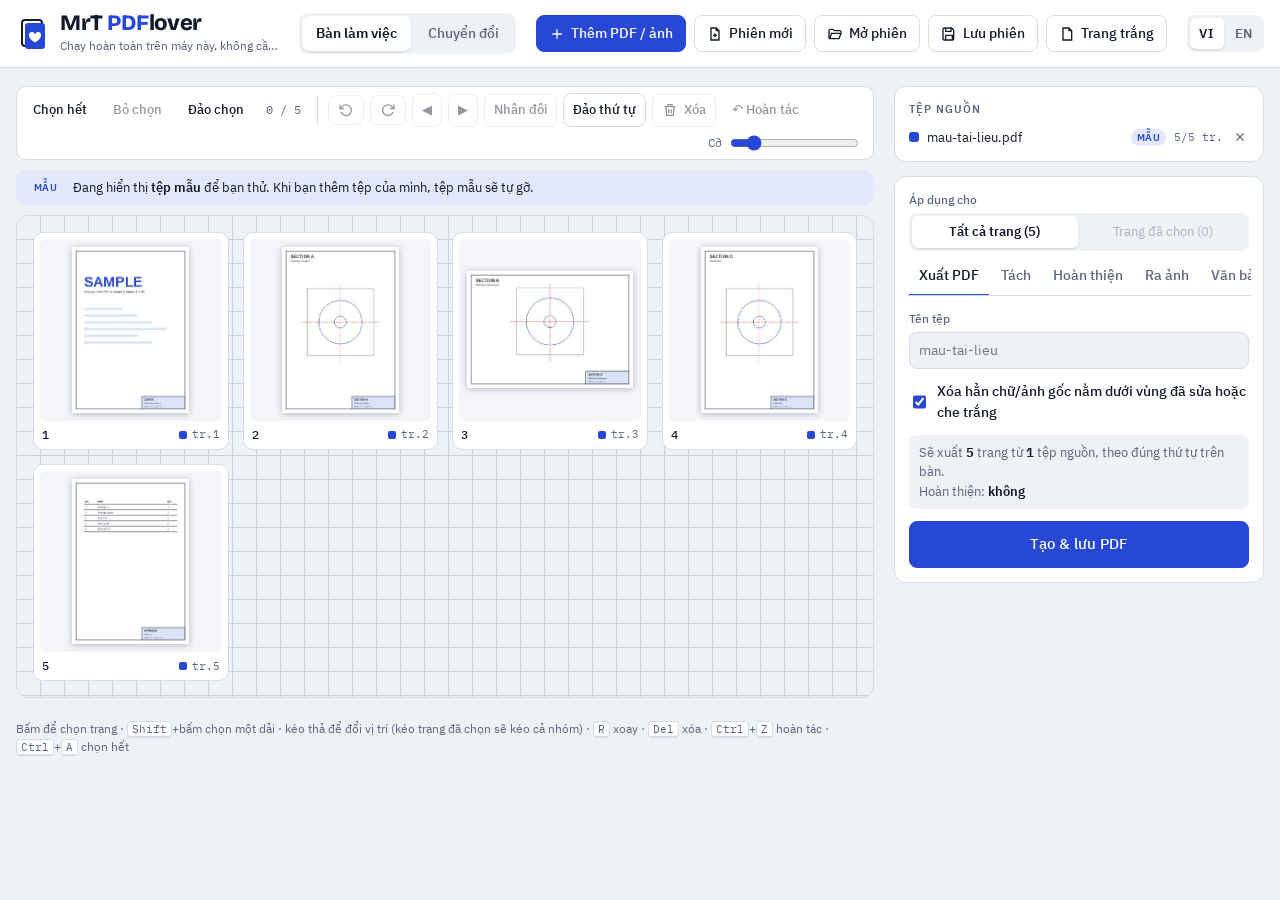
==== app/index.html @ eec44288 "1st release" ====
<!doctype html><html lang="vi"><head><meta charset="utf-8"><meta http-equiv="Content-Security-Policy" content="default-src 'none'; script-src 'self' file: blob: 'unsafe-inline' 'unsafe-eval' 'wasm-unsafe-eval'; worker-src 'self' file: blob:; style-src 'self' file: 'unsafe-inline'; font-src data: blob:; img-src 'self' file: data: blob:; media-src data: blob:; connect-src data: blob:; frame-src 'self' about: blob: data:; child-src 'self' about: blob: data:; object-src 'none'; base-uri 'none'; form-action 'none'"><meta name="referrer" content="no-referrer"><meta name="viewport" content="width=device-width,initial-scale=1,viewport-fit=cover"><style>:root{color-scheme:light}body{margin:0;font:14px system-ui,-apple-system,"Segoe UI",Roboto,sans-serif}img{max-width:100%}[hidden]{display:none!important}</style></head><body>
<title>MrT PDFlover</title>
<link rel="stylesheet" href="lib/ui-fonts.css">
<script src="lib/pdf-lib.min.js"></script>
<script src="lib/pdf.min.js"></script>
<script src="lib/pdf.worker.min.js"></script>
<script src="lib/jszip.min.js"></script>
<style>
/* Layout: header bar · "cutting mat" workspace of page sheets (left) · tool panel (right, stacks below on phones) */
:root{
  --paper:#eef1f6; --surface:#ffffff; --ink:#141a2b; --muted:#5b6580; --line:#d6dce8; --mat:#c9d1e0;
  --accent:#2747d6; --accent-ink:#ffffff; --accent-soft:#e3e8fc; --select:#e8960c; --danger:#c3392c; --ok:#1f8a5b;
  --f-display:"Bricolage Grotesque","IBM Plex Sans",system-ui,sans-serif;
  --f-body:"IBM Plex Sans",system-ui,-apple-system,"Segoe UI",Roboto,sans-serif;
  --f-mono:"IBM Plex Mono",ui-monospace,Menlo,Consolas,monospace;
  --cw:160px;
}
@media (prefers-color-scheme: dark){:root:not([data-theme="light"]){
  --paper:#0e1220; --surface:#161c2d; --ink:#e5e9f3; --muted:#8e98b3; --line:#283149; --mat:#222a40;
  --accent:#7f95ff; --accent-ink:#0e1220; --accent-soft:#1f2950; --select:#f4b13e; --danger:#ff7a6b; --ok:#5fd19b; color-scheme:dark}}
:root[data-theme="dark"]{
  --paper:#0e1220; --surface:#161c2d; --ink:#e5e9f3; --muted:#8e98b3; --line:#283149; --mat:#222a40;
  --accent:#7f95ff; --accent-ink:#0e1220; --accent-soft:#1f2950; --select:#f4b13e; --danger:#ff7a6b; --ok:#5fd19b; color-scheme:dark}

*{box-sizing:border-box}
[hidden]{display:none!important}
body{background:var(--paper);color:var(--ink);font-family:var(--f-body);font-size:14px;line-height:1.5}
button,input,select,textarea{font:inherit;color:inherit}
body{-webkit-user-select:none;user-select:none}
input,textarea,[contenteditable]:not([contenteditable="false"]){-webkit-user-select:text;user-select:text}
img,svg{-webkit-user-drag:none}
.lang{display:inline-grid;grid-template-columns:auto auto;flex:none;margin-left:auto}
.lang button{border:0;background:transparent;border-radius:6px;padding:4px 10px;cursor:pointer;font-weight:600;font-size:12px;letter-spacing:.04em;color:var(--muted)}
.vlang{font-size:12px;font-weight:700;letter-spacing:.04em;min-width:34px}
:focus-visible{outline:2px solid var(--accent);outline-offset:2px}

.wrap{padding-left:max(16px,env(safe-area-inset-left,0px));padding-right:max(16px,env(safe-area-inset-right,0px))}
header.top{border-bottom:1px solid var(--line);background:var(--surface)}
header.top .wrap{display:flex;align-items:center;gap:12px 20px;flex-wrap:wrap;padding-block:12px}
.brand{display:flex;align-items:center;gap:10px;margin-right:auto;min-width:0;flex:1 1 200px}
.brand>div{min-width:0}
.brand svg{flex:none}
.brand h1{font-family:var(--f-display);font-weight:800;font-size:22px;letter-spacing:-.02em;margin:0;line-height:1}
.brand h1 span{color:var(--accent)}
.brand small{display:block;white-space:nowrap;overflow:hidden;text-overflow:ellipsis;font-size:12px;color:var(--muted);font-weight:400;letter-spacing:0;margin-top:3px;font-family:var(--f-body)}
.hdr-actions{display:flex;gap:8px;flex-wrap:wrap}

.btn{display:inline-flex;align-items:center;gap:6px;border:1px solid var(--line);background:var(--surface);border-radius:8px;padding:7px 12px;cursor:pointer;font-weight:500;white-space:nowrap}
.btn:hover:not(:disabled){border-color:var(--accent);color:var(--accent)}
.btn:disabled{opacity:.45;cursor:not-allowed}
.btn.primary{background:var(--accent);color:var(--accent-ink);border-color:var(--accent)}
.btn.primary:hover:not(:disabled){color:var(--accent-ink);filter:brightness(1.08)}
#btn-save.dirty{border-color:var(--select)}
#btn-save.dirty::after{content:"";width:7px;height:7px;border-radius:50%;background:var(--select);margin-left:2px}
.btn.big{padding:11px 16px;font-size:15px;width:100%;justify-content:center}
.btn.ghost{border-color:transparent;background:transparent}
.btn.danger:hover:not(:disabled){border-color:var(--danger);color:var(--danger)}
.btn svg{width:16px;height:16px;flex:none}

main.app{display:grid;grid-template-columns:minmax(0,1fr) 370px;gap:20px;padding-block:18px 40px;align-items:start}
@media (max-width:900px){main.app{grid-template-columns:minmax(0,1fr)}}

/* workspace */
.bench{min-width:0;display:flex;flex-direction:column;gap:10px}
.toolbar{display:flex;flex-wrap:wrap;gap:6px;align-items:center;background:var(--surface);border:1px solid var(--line);border-radius:10px;padding:6px}
.toolbar .sep{width:1px;align-self:stretch;background:var(--line);margin:2px 4px}
.toolbar .btn{padding:6px 9px;font-size:13px}
.toolbar .count{font-family:var(--f-mono);font-size:12px;color:var(--muted);padding:0 6px;font-variant-numeric:tabular-nums}
.zoom{display:flex;align-items:center;gap:6px;margin-left:auto;color:var(--muted);font-size:12px;padding-right:6px}
.zoom input{width:90px;accent-color:var(--accent)}

.mat{position:relative;border-radius:12px;border:1px solid var(--line);min-height:420px;padding:16px;
  background-color:var(--paper);
  background-image:linear-gradient(var(--mat) 1px,transparent 1px),linear-gradient(90deg,var(--mat) 1px,transparent 1px);
  background-size:24px 24px;background-position:-1px -1px}
.mat.files-over{outline:3px dashed var(--accent);outline-offset:-8px}
.grid{display:grid;grid-template-columns:repeat(auto-fill,minmax(var(--cw),1fr));gap:14px}

.card{position:relative;background:var(--surface);border:1px solid var(--line);border-radius:10px;padding:6px 6px 4px;cursor:pointer;user-select:none;-webkit-user-select:none;transition:box-shadow .15s,border-color .15s}
.card:hover{border-color:var(--muted)}
.card.sel{border-color:var(--select);box-shadow:0 0 0 2px var(--select)}
.card.dragging{opacity:.35}
.card.drop-before::before,.card.drop-after::after{content:"";position:absolute;top:4px;bottom:4px;width:4px;border-radius:2px;background:var(--accent)}
.card.drop-before::before{left:-10px}.card.drop-after::after{right:-10px}
.sheet{position:relative;aspect-ratio:1;border-radius:6px;background:color-mix(in srgb,var(--paper) 70%,var(--surface));overflow:hidden}
.sheet img{position:absolute;inset:8px;width:calc(100% - 16px);height:calc(100% - 16px);object-fit:contain;filter:drop-shadow(0 1px 3px rgba(10,20,50,.28));transition:transform .2s}
.card.loading .sheet::after{content:"";position:absolute;inset:22% 28%;border-radius:3px;background:var(--line);animation:pulse 1.2s ease-in-out infinite}
@keyframes pulse{50%{opacity:.4}}
.meta{display:flex;align-items:center;justify-content:space-between;gap:6px;padding:5px 2px 1px;font-size:12px}
.pos{font-family:var(--f-mono);font-weight:500;font-variant-numeric:tabular-nums}
.srcref{display:flex;align-items:center;gap:5px;color:var(--muted);font-family:var(--f-mono);font-size:11px;min-width:0}
.srcref i{width:8px;height:8px;border-radius:2px;flex:none}
.rotbadge{font-family:var(--f-mono);font-size:10px;color:var(--accent);margin-left:2px}
.check{position:absolute;bottom:36px;left:10px;width:20px;height:20px;border-radius:5px;border:1.5px solid var(--muted);background:var(--surface);display:grid;place-items:center;opacity:0;transition:opacity .12s}
.card:hover .check,.card.sel .check,.grid.has-sel .check{opacity:1}
.card.sel .check{background:var(--select);border-color:var(--select)}
.card.sel .check::after{content:"";width:9px;height:5px;border:2px solid #fff;border-top:0;border-right:0;transform:translateY(-1px) rotate(-45deg)}
.tools{position:absolute;top:10px;right:10px;display:flex;gap:3px;opacity:0;transition:opacity .12s}
.card:hover .tools,.card:focus-within .tools{opacity:1}
@media (hover:none){.tools{opacity:1}.check{opacity:1}}
.tools button{width:25px;height:25px;border-radius:6px;border:1px solid var(--line);background:var(--surface);display:grid;place-items:center;cursor:pointer;padding:0}
.tools button:hover{color:var(--accent);border-color:var(--accent)}
.tools button.del:hover{color:var(--danger);border-color:var(--danger)}
.tools svg{width:14px;height:14px}

.empty{display:grid;place-items:center;text-align:center;min-height:380px;color:var(--muted)}
.empty h2{font-family:var(--f-display);font-weight:800;color:var(--ink);font-size:24px;margin:10px 0 4px;text-wrap:balance}
.empty p{margin:0 0 14px;max-width:44ch}

.notice{display:flex;gap:10px;align-items:center;flex-wrap:wrap;background:var(--accent-soft);border-radius:10px;padding:8px 12px;font-size:13px}
.notice b{font-weight:600}
.hint{font-size:12px;color:var(--muted)}
.hint kbd{font-family:var(--f-mono);font-size:11px;border:1px solid var(--line);border-bottom-width:2px;border-radius:4px;padding:0 4px;background:var(--surface)}

/* panel */
.panel{position:sticky;top:calc(env(safe-area-inset-top,0px) + 12px);display:flex;flex-direction:column;gap:14px;min-width:0}
@media (max-width:900px){.panel{position:static}}
.box{background:var(--surface);border:1px solid var(--line);border-radius:12px;padding:14px;display:flex;flex-direction:column;gap:10px;min-width:0}
.box h3{margin:0;font-size:11px;letter-spacing:.09em;text-transform:uppercase;color:var(--muted);font-weight:600}
.sources{display:flex;flex-direction:column;gap:6px;max-height:220px;overflow:auto}
.srow{display:flex;align-items:center;gap:8px;font-size:13px;min-width:0}
.srow i{width:10px;height:10px;border-radius:3px;flex:none}
.srow .nm{min-width:0;overflow:hidden;text-overflow:ellipsis;white-space:nowrap;flex:1}
.srow .pc{font-family:var(--f-mono);font-size:11px;color:var(--muted);flex:none}
.tag{font-size:10px;font-weight:600;letter-spacing:.04em;text-transform:uppercase;padding:1px 6px;border-radius:99px;background:var(--accent-soft);color:var(--accent);flex:none}
.tag.lock{background:color-mix(in srgb,var(--select) 22%,transparent);color:var(--ink)}
.srow button{border:0;background:transparent;cursor:pointer;color:var(--muted);padding:2px;border-radius:4px;display:grid}
.srow button:hover{color:var(--danger)}
.srow svg{width:14px;height:14px}

.seg{display:grid;grid-template-columns:1fr 1fr;background:var(--paper);border-radius:8px;padding:3px;gap:3px}
.seg button{border:0;background:transparent;border-radius:6px;padding:6px 8px;cursor:pointer;font-size:13px;color:var(--muted);font-variant-numeric:tabular-nums}
.seg button[aria-pressed="true"]{background:var(--surface);color:var(--ink);font-weight:600;box-shadow:0 1px 2px rgba(0,0,0,.12)}
.seg button:disabled{opacity:.45;cursor:not-allowed}

.tabs{display:flex;gap:2px;border-bottom:1px solid var(--line);overflow-x:auto;margin:-4px -2px 0;padding:0 2px;scrollbar-width:none}
.tabs::-webkit-scrollbar{display:none}
.tabs button{border:0;background:transparent;padding:8px 10px;cursor:pointer;color:var(--muted);font-weight:500;border-bottom:2px solid transparent;margin-bottom:-1px;white-space:nowrap}
.tabs button[aria-selected="true"]{color:var(--ink);border-bottom-color:var(--accent)}
.tabpane{display:flex;flex-direction:column;gap:12px;padding-top:4px}
.field{display:flex;flex-direction:column;gap:4px;min-width:0}
.field>label,.lbl{font-size:12px;color:var(--muted);font-weight:500}
.row{display:flex;gap:10px;flex-wrap:wrap}
.row>.field{flex:1 1 120px}
input[type=text],input[type=number],select,textarea{width:100%;border:1px solid var(--line);border-radius:8px;background:var(--paper);padding:7px 9px;min-width:0}
input[type=range]{accent-color:var(--accent);width:100%}
input[type=color]{width:40px;height:34px;border:1px solid var(--line);border-radius:8px;background:var(--paper);padding:2px;cursor:pointer}
textarea{font-family:var(--f-mono);font-size:12px;min-height:180px;resize:vertical}
.chk{display:flex;align-items:center;gap:8px;font-weight:600;cursor:pointer}
.chk input{width:16px;height:16px;accent-color:var(--accent)}
fieldset{border:1px solid var(--line);border-radius:10px;padding:10px 12px 12px;margin:0;display:flex;flex-direction:column;gap:10px;min-width:0}
fieldset[data-off="true"] .dep{opacity:.45;pointer-events:none}
.radios{display:flex;flex-direction:column;gap:6px}
.radios label{display:flex;gap:8px;align-items:center;cursor:pointer}
.radios input{accent-color:var(--accent)}
.summary{font-size:13px;color:var(--muted);background:var(--paper);border-radius:8px;padding:8px 10px}
.summary b{color:var(--ink);font-weight:600;font-variant-numeric:tabular-nums}
.val{font-family:var(--f-mono);font-size:11px;color:var(--ink);float:right}

.progress{display:flex;flex-direction:column;gap:6px}
.bar{height:6px;border-radius:3px;background:var(--paper);overflow:hidden}
.bar>div{height:100%;width:0;background:var(--accent);transition:width .2s}
.progress span{font-size:12px;color:var(--muted)}

.toast{position:fixed;left:50%;bottom:calc(20px + env(safe-area-inset-bottom,0px));transform:translateX(-50%) translateY(20px);background:var(--ink);color:var(--paper);padding:10px 16px;border-radius:10px;font-size:13px;opacity:0;pointer-events:none;transition:.2s;max-width:calc(100% - 32px);z-index:50}
.toast.show{opacity:1;transform:translateX(-50%) translateY(0)}

.modal{position:fixed;inset:0;background:rgba(8,12,24,.5);display:grid;place-items:center;z-index:40;padding:16px}
.modal form,.modal .mbox{background:var(--surface);border-radius:14px;padding:20px;width:min(380px,100%);display:flex;flex-direction:column;gap:12px;border:1px solid var(--line)}
.modal h2{margin:0;font-family:var(--f-display);font-size:20px}
.modal p{margin:0;color:var(--muted);font-size:13px;overflow-wrap:anywhere}
.err{color:var(--danger);font-size:13px}

/* view switch */
.views{display:flex;background:var(--paper);border-radius:9px;padding:3px;gap:3px}
.views button{border:0;background:transparent;border-radius:7px;padding:7px 14px;cursor:pointer;font-weight:500;color:var(--muted)}
.views button[aria-selected="true"]{background:var(--surface);color:var(--ink);font-weight:600;box-shadow:0 1px 2px rgba(0,0,0,.12)}

/* converter */
.convert{display:grid;grid-template-columns:minmax(0,1fr) minmax(0,420px);gap:20px;padding-block:18px 40px;align-items:start}
@media (max-width:960px){.convert{grid-template-columns:minmax(0,1fr)}}
.hub{display:grid;grid-template-columns:repeat(auto-fit,minmax(240px,1fr));gap:28px;background:var(--surface);border:1px solid var(--line);border-radius:14px;padding:24px 22px}
.hubcol{display:flex;flex-direction:column;gap:4px;min-width:0}
.hubcol h3{margin:0 0 8px;font-size:12px;letter-spacing:.09em;text-transform:uppercase;color:var(--muted);font-weight:600}
.cv-item{display:flex;align-items:center;gap:12px;border:1px solid transparent;background:transparent;border-radius:10px;padding:9px 10px;cursor:pointer;text-align:left}
.cv-item:hover{background:var(--paper)}
.cv-item[aria-current="true"]{background:var(--accent-soft);border-color:var(--accent)}
.cv-item b{display:block;font-weight:600}
.cv-item small{display:block;color:var(--muted);font-size:12px}
.chip{position:relative;flex:none;width:44px;height:44px;border-radius:9px;display:grid;place-items:center;font-family:var(--f-mono);font-size:10px;font-weight:500;letter-spacing:.02em;color:#fff;background:var(--c)}
.chip::after{content:"PDF";position:absolute;right:-6px;bottom:-6px;font-size:8px;background:var(--danger);color:#fff;border-radius:4px;padding:1px 3px;border:2px solid var(--surface)}
.chip.out{background:var(--danger)}
.chip.out::after{content:attr(data-x);background:var(--c)}
.cvbox{position:sticky;top:calc(env(safe-area-inset-top,0px) + 12px)}
@media (max-width:960px){.cvbox{position:static}}
.cvbox h2{margin:0;font-family:var(--f-display);font-weight:800;font-size:22px;letter-spacing:-.01em}
.cvbox p{margin:0}
.drop{border:2px dashed var(--line);border-radius:12px;padding:18px;text-align:center;color:var(--muted);display:flex;flex-direction:column;gap:8px;align-items:center}
.drop.over{border-color:var(--accent);background:var(--accent-soft)}
.flist{display:flex;flex-direction:column;gap:4px;max-height:180px;overflow:auto}
.fitem{display:flex;gap:8px;align-items:center;font-size:13px;background:var(--paper);border-radius:7px;padding:5px 8px;min-width:0}
.fitem span{flex:1;min-width:0;overflow:hidden;text-overflow:ellipsis;white-space:nowrap}
.fitem small{font-family:var(--f-mono);color:var(--muted);flex:none}
.result{display:flex;flex-direction:column;gap:8px;border-radius:10px;padding:12px;background:color-mix(in srgb,var(--ok) 12%,transparent)}
.result b{overflow-wrap:anywhere}
.result .row{gap:8px}
.cv-empty{color:var(--muted);display:flex;flex-direction:column;gap:8px}
.cv-empty h2{color:var(--ink)}
#stage{position:fixed;left:-30000px;top:0;width:auto;pointer-events:none;background:#fff;color:#000}
#stage .xls{border-collapse:collapse;font:13px Calibri,Carlito,Arial,sans-serif;background:#fff;color:#000}
#stage .xls td,#stage .xls th{border:1px solid #9aa3b5;padding:2px 6px;white-space:nowrap;vertical-align:bottom}
#stage .xls.fixed{table-layout:fixed}
#stage .xls.fixed td,#stage .xls.fixed th{padding:0 3px;overflow:hidden;text-overflow:clip;line-height:1.2}
#stage .xls.fixed td.spill{overflow:visible}
#stage .xls td[data-t="n"]{text-align:right}
#stage .xls-name{font:600 14px Calibri,Arial,sans-serif;padding:0 0 6px;color:#000}
textarea.code{min-height:120px}

/* full-page viewer + annotation editor (always dark, like a light table) */
.viewer{position:fixed;inset:0;z-index:45;background:#0b0e17;color:#e5e9f3;display:flex;flex-direction:column;
  padding-top:env(safe-area-inset-top,0px);padding-bottom:env(safe-area-inset-bottom,0px)}
.vbar{display:flex;justify-content:space-between;align-items:center;gap:8px;flex-wrap:wrap;padding:7px max(12px,env(safe-area-inset-right,0px)) 7px max(12px,env(safe-area-inset-left,0px));background:#141a2a;border-bottom:1px solid #262f47}
.vgroup{display:flex;align-items:center;gap:4px;flex-wrap:wrap;min-width:0}
.vbtn{min-width:32px;height:32px;border-radius:8px;border:1px solid #2c3550;background:#1b2236;color:#e5e9f3;display:inline-grid;place-items:center;cursor:pointer;padding:0 8px;font:500 13px var(--f-body)}
.vbtn:hover:not(:disabled){border-color:#7f95ff;color:#fff}
.vbtn:disabled{opacity:.35;cursor:not-allowed}
.vbtn svg{width:16px;height:16px}
.vbtn[aria-pressed="true"]{background:#2a3352;border-color:#7f95ff}
#v-sel[aria-pressed="true"]{background:#f4b13e;border-color:#f4b13e;color:#141a2b}
.vdel:hover:not(:disabled){border-color:#ff7a6b!important;color:#ff7a6b!important}
.vzoom{min-width:62px;font-family:var(--f-mono);font-variant-numeric:tabular-nums}
.vinfo{font-family:var(--f-mono);font-size:13px;padding:0 6px;font-variant-numeric:tabular-nums}
.vsrc{font-size:12px;color:#8e98b3;padding-left:6px;max-width:30ch;overflow:hidden;text-overflow:ellipsis;white-space:nowrap}
.vsep{width:1px;height:22px;background:#2c3550;margin:0 4px}

.ribbon{display:flex;align-items:center;gap:6px;padding:5px max(10px,env(safe-area-inset-right,0px)) 5px max(10px,env(safe-area-inset-left,0px));background:#11162a;border-bottom:1px solid #262f47;overflow-x:auto;scrollbar-width:thin}
.rgroup{display:flex;align-items:center;gap:2px;flex:none}
.rgroup.props{gap:0;flex:1 0 auto}
.rsep{width:1px;align-self:stretch;background:#262f47;margin:4px 4px}
.tool{display:flex;flex-direction:column;align-items:center;gap:1px;min-width:50px;padding:4px 5px 3px;border-radius:8px;border:1px solid transparent;background:transparent;color:#c9d1e6;font:500 10.5px var(--f-body);cursor:pointer;white-space:nowrap}
.tool svg{width:21px;height:21px}
.tool:hover{background:#1b2236;color:#fff}
.tool[aria-pressed="true"]{background:#26305a;border-color:#7f95ff;color:#fff}
.pgrp{display:flex;align-items:center;gap:5px;padding:0 9px;border-left:1px solid #262f47;height:40px}
.pgrp[hidden]{display:none!important}
.plbl{font-size:11px;color:#8e98b3;white-space:nowrap}
.pval{font:11px var(--f-mono);color:#c9d1e6;min-width:30px}
.swatches{display:flex;gap:3px}
.sw{width:18px;height:18px;border-radius:4px;border:1px solid #47526f;cursor:pointer;padding:0;flex:none}
.sw[aria-pressed="true"]{outline:2px solid #fff;outline-offset:1px}
.sw.none{background:linear-gradient(to top right,transparent 44%,#ff7a6b 45%,#ff7a6b 55%,transparent 56%),#1b2236}
.ribbon input[type=color]{width:24px;height:22px;padding:0 1px;border:1px solid #47526f;border-radius:5px;background:#1b2236;cursor:pointer}
.ribbon select{width:auto;background:#1b2236;color:#e5e9f3;border:1px solid #2c3550;border-radius:6px;padding:3px 4px;font-size:12px}
.ribbon input[type=range]{width:80px;accent-color:#7f95ff}
.tbtn{width:28px;height:28px;border-radius:6px;border:1px solid transparent;background:transparent;color:#d6dcec;display:grid;place-items:center;cursor:pointer;padding:0;font-size:14px}
.tbtn svg{width:16px;height:16px}
.tbtn:hover:not(:disabled){background:#1b2236;border-color:#2c3550;color:#fff}
.tbtn[aria-pressed="true"]{background:#26305a;border-color:#7f95ff;color:#fff}
.tbtn:disabled{opacity:.3;cursor:not-allowed}

.vbody{flex:1;display:flex;min-height:0}
.vside{width:168px;flex:none;overflow-y:auto;background:#10141f;border-right:1px solid #262f47;padding:10px 8px;scrollbar-width:thin}
.vside[hidden]{display:none!important}
.vlist{display:flex;flex-direction:column;gap:4px}
.vt{display:flex;gap:6px;align-items:flex-start;padding:5px 4px;border-radius:8px;cursor:pointer;position:relative;border:0;background:transparent;color:inherit;text-align:left}
.vt:hover .vt-sheet{border-color:#47526f}
.vt-n{font:500 11px var(--f-mono);color:#8e98b3;width:22px;text-align:right;padding-top:2px;flex:none;font-variant-numeric:tabular-nums}
.vt[aria-current="true"] .vt-n{color:#f4b13e}
.vt-sheet{position:relative;width:118px;aspect-ratio:1;border-radius:6px;border:2px solid #1f2740;background:#161c2d;overflow:hidden;flex:none}
.vt[aria-current="true"] .vt-sheet{border-color:#f4b13e}
.vt-sheet img{position:absolute;inset:5px;width:calc(100% - 10px);height:calc(100% - 10px);object-fit:contain;filter:drop-shadow(0 1px 2px rgba(0,0,0,.5))}
.vt-badge{position:absolute;right:4px;bottom:4px;width:14px;height:14px;border-radius:4px;background:#f4b13e}
.vt.drop-before::before,.vt.drop-after::after{content:"";position:absolute;left:28px;right:4px;height:3px;border-radius:2px;background:#7f95ff}
.vt.drop-before::before{top:-3px}.vt.drop-after::after{bottom:-3px}
.vt.dragging{opacity:.35}

.vstage{flex:1;min-width:0;overflow:auto;display:flex;padding:24px;
  background-image:radial-gradient(#1c2438 1px,transparent 1px);background-size:22px 22px;cursor:grab}
.vstage.dragging,.vpage.panning,.vpage.panning *{cursor:grabbing!important}
.vpage{position:relative;margin:auto;flex:none;background:#fff;box-shadow:0 10px 40px rgba(0,0,0,.55);line-height:0;touch-action:none}
.vraster{position:absolute;inset:0}
.vraster canvas,.vraster img{display:block;width:100%;height:100%}
.vpage.loading .vraster::after{content:"Đang dựng trang…";position:absolute;inset:0;display:grid;place-items:center;font:13px var(--f-body);color:#5b6580;line-height:1.4}
.vlayer{position:absolute;inset:0;width:100%;height:100%;overflow:visible}
.vlayer.hl{mix-blend-mode:multiply;pointer-events:none}
.vlayer.ui{pointer-events:none}
.vlayer.cov{pointer-events:none}
.vpage.t-edit{cursor:pointer}
.ribbon .tbtn.wide2{width:auto;padding:0 10px;font-size:12px;border-color:#2c3550;background:#1b2236}
.vlayer.ui [data-h]{pointer-events:all}
.vpage.t-select{cursor:default}
.vpage.t-select [data-id]{cursor:move}
.vpage.t-text{cursor:text}
.vpage.t-draw{cursor:crosshair}
.vpage.t-draw [data-id],.vpage.t-text [data-id]:not([data-type=text]){pointer-events:none}
[data-h="nw"],[data-h="se"]{cursor:nwse-resize}[data-h="ne"],[data-h="sw"]{cursor:nesw-resize}
[data-h="n"],[data-h="s"]{cursor:ns-resize}[data-h="e"],[data-h="w"]{cursor:ew-resize}[data-h="p1"],[data-h="p2"]{cursor:crosshair}
.vta{position:absolute;z-index:3;margin:0;border:1px dashed #7f95ff;outline:none;resize:none;overflow:hidden;background:transparent;line-height:1.25;font-family:"PDFL Sans","DejaVu Sans",sans-serif;white-space:pre-wrap;overflow-wrap:break-word;word-break:normal;box-sizing:border-box;min-height:0;min-width:0;border-radius:0}
.vlayers{width:250px;flex:none;display:flex;flex-direction:column;background:#10141f;border-left:1px solid #262f47;min-height:0}
.vlayers[hidden]{display:none!important}
.vl-head{display:flex;justify-content:space-between;align-items:center;padding:10px 12px 6px;font-size:11px;letter-spacing:.08em;text-transform:uppercase;color:#8e98b3;font-weight:600}
.vl-head b{font:500 11px var(--f-mono);color:#e5e9f3;background:#1b2236;border-radius:99px;padding:1px 8px;letter-spacing:0}
.vl-tools{display:flex;align-items:center;gap:1px;padding:2px 8px 8px;border-bottom:1px solid #262f47;flex-wrap:wrap}
.vl-sep{width:1px;height:18px;background:#262f47;margin:0 3px}
.vl-tools .tbtn{width:25px;height:27px}.vl-tools .tbtn svg{width:15px;height:15px}
.vl-list{flex:1;overflow-y:auto;padding:6px;display:flex;flex-direction:column;gap:2px;scrollbar-width:thin}
.vl-row{position:relative;display:flex;align-items:center;gap:7px;padding:5px 4px 5px 6px;border-radius:7px;border:1px solid transparent;cursor:pointer;font-size:12.5px;color:#d6dcec;min-width:0;flex:none}
.vl-row:hover{background:#171d2e}
.vl-row[aria-selected="true"]{background:#26305a;border-color:#7f95ff;color:#fff}
.vl-row.off .vl-name,.vl-row.off .vl-ic,.vl-row.off .vl-sw{opacity:.4}
.vl-row.dragging{opacity:.35}
.vl-row.drop-before::before,.vl-row.drop-after::after{content:"";position:absolute;left:6px;right:6px;height:2px;border-radius:2px;background:#7f95ff}
.vl-row.drop-before::before{top:-2px}.vl-row.drop-after::after{bottom:-2px}
.vl-ic{display:grid;place-items:center;flex:none;color:#aab4cf}.vl-ic svg{width:16px;height:16px}
.vl-sw{width:10px;height:10px;border-radius:3px;flex:none;border:1px solid #47526f}
.vl-sw.img{background:linear-gradient(135deg,#7f95ff,#1f8a5b)}
.vl-name{flex:1;min-width:0;overflow:hidden;text-overflow:ellipsis;white-space:nowrap}
.vl-rename{flex:1;min-width:0;background:#0b0e17;color:#fff;border:1px solid #7f95ff;border-radius:5px;padding:2px 5px;font-size:12.5px;width:auto}
.vl-btn{width:24px;height:24px;flex:none;border:0;border-radius:5px;background:transparent;color:#6d7794;display:grid;place-items:center;cursor:pointer;padding:0;opacity:0}
.vl-row:hover .vl-btn,.vl-row[aria-selected="true"] .vl-btn,.vl-btn[aria-pressed="true"],.vl-btn:focus-visible{opacity:1}
.vl-btn[aria-pressed="true"]{color:#f4b13e}
.vl-btn:hover{background:#1b2236;color:#fff}
.vl-btn svg{width:15px;height:15px}
.vl-empty,.vl-foot{margin:0;padding:10px 14px;font-size:11.5px;line-height:1.5;color:#6d7794}
.vl-foot{border-top:1px solid #262f47}
@media (hover:none){.vl-btn{opacity:1}}
@media (max-width:900px){.vlayers{position:absolute;right:0;top:0;bottom:0;z-index:4;box-shadow:-8px 0 24px rgba(0,0,0,.5)}.vbody{position:relative}}
.vbody{position:relative}
.vtip{position:absolute;top:10px;left:50%;transform:translateX(-50%);z-index:5;background:rgba(17,22,42,.94);border:1px solid #2c3550;color:#e5e9f3;font-size:12px;line-height:1.4;padding:6px 12px;border-radius:8px;pointer-events:none;white-space:nowrap;max-width:min(92%,900px);overflow:hidden;text-overflow:ellipsis;box-shadow:0 4px 16px rgba(0,0,0,.35)}
.vtip b{color:#f4b13e;font-weight:600}
.rcol{display:flex;flex-direction:column;gap:3px;margin-left:4px}
.ribbon .tbtn.wide{width:auto;height:20px;padding:0 8px;font:500 11px var(--f-mono);white-space:nowrap;border-color:#2c3550;background:#1b2236}
.ribbon .tbtn.wide.unset{border-color:#f4b13e;color:#f4b13e}
#v-snap[aria-pressed="true"]{background:#2b3a1f;border-color:#5fd19b;color:#bff0d6}
.ribbon input.pin{background:#1b2236;color:#fff;border:1px solid #2c3550;border-radius:6px;padding:3px 6px;width:auto;font:12px var(--f-mono)}
.vmodal{z-index:60}
#ask-modal .mbox{width:min(500px,100%)}
#ask-btns{flex-wrap:wrap}
.vmodal .mbox{max-height:calc(100vh - 32px);overflow:auto}
.vmodal .mbox p{color:var(--muted);font-size:13px}
.vhint{font-size:11px;color:#6d7794;text-align:center;padding:5px 12px}
@media (max-width:760px){.vhint{display:none}.vsrc{display:none}.vside{width:110px}.vt-sheet{width:72px}.vt-n{width:16px}}

@media (prefers-reduced-motion:reduce){*{transition:none!important;animation:none!important}}
</style>

<header class="top"><div class="wrap">
  <div class="brand">
    <svg width="34" height="34" viewBox="0 0 34 34" aria-hidden="true"><rect x="6" y="3" width="20" height="26" rx="3" fill="var(--surface)" stroke="var(--ink)" stroke-width="2"/><rect x="9" y="6" width="20" height="26" rx="3" fill="var(--accent)"/><path d="M19 25.5c-4-2.6-6-4.6-6-7a3 3 0 0 1 6-1 3 3 0 0 1 6 1c0 2.4-2 4.4-6 7z" fill="var(--accent-ink)"/></svg>
    <div><h1>MrT <span>PDF</span>lover</h1><small>Chạy hoàn toàn trên máy này, không cần mạng. Tệp không rời khỏi máy bạn.</small></div>
  </div>
  <nav class="views" role="tablist" aria-label="Chế độ">
    <button role="tab" data-view="bench" aria-selected="true">Bàn làm việc</button>
    <button role="tab" data-view="convert" aria-selected="false">Chuyển đổi</button>
  </nav>
  <div class="hdr-actions" id="bench-actions">
    <input type="file" id="file-input" multiple accept="application/pdf,.pdf,image/*,.plt" hidden>
    <button class="btn primary" id="btn-add"><svg viewBox="0 0 24 24" fill="none" stroke="currentColor" stroke-width="2"><path d="M12 5v14M5 12h14"/></svg>Thêm PDF / ảnh</button>
    <input type="file" id="plt-input" accept=".plt,.zip" hidden>
    <button class="btn" id="btn-new" title="Bắt đầu phiên làm việc mới (bàn làm việc trống)"><svg viewBox="0 0 24 24" fill="none" stroke="currentColor" stroke-width="2"><path d="M6 3h8l4 4v14H6z"/><path d="M14 3v4h4M12 11v6M9 14h6"/></svg>Phiên mới</button>
    <button class="btn" id="btn-open" title="Mở phiên làm việc đã lưu (.plt) · Ctrl+O"><svg viewBox="0 0 24 24" fill="none" stroke="currentColor" stroke-width="2"><path d="M3 7a2 2 0 0 1 2-2h4l2 2h8a2 2 0 0 1 2 2v1"/><path d="M3 7v11a1 1 0 0 0 1 1h14l3-8H7l-3 8"/></svg>Mở phiên</button>
    <button class="btn" id="btn-save" title="Lưu phiên làm việc thành tệp .plt để mở lại sau · Ctrl+S"><svg viewBox="0 0 24 24" fill="none" stroke="currentColor" stroke-width="2"><path d="M5 3h11l3 3v13a2 2 0 0 1-2 2H5a2 2 0 0 1-2-2V5a2 2 0 0 1 2-2z"/><path d="M7 3v5h8V3M7 21v-7h10v7"/></svg>Lưu phiên</button>
    <button class="btn" id="btn-blank"><svg viewBox="0 0 24 24" fill="none" stroke="currentColor" stroke-width="2"><path d="M6 3h9l4 4v14H6z"/><path d="M15 3v4h4"/></svg>Trang trắng</button>
  </div>
  <div class="seg lang" role="group" aria-label="Ngôn ngữ" title="Chọn ngôn ngữ giao diện" data-noi18n><button type="button" data-lang="vi" aria-pressed="true">VI</button><button type="button" data-lang="en" aria-pressed="false">EN</button></div>
</div></header>

<main class="app wrap" id="view-bench">
  <section class="bench" aria-label="Bàn làm việc">
    <div class="toolbar" id="toolbar">
      <button class="btn ghost" id="t-all">Chọn hết</button>
      <button class="btn ghost" id="t-none">Bỏ chọn</button>
      <button class="btn ghost" id="t-inv">Đảo chọn</button>
      <span class="count" id="t-count">0 / 0</span>
      <span class="sep"></span>
      <button class="btn" id="t-rl" title="Xoay trái (Shift+R)"><svg viewBox="0 0 24 24" fill="none" stroke="currentColor" stroke-width="2"><path d="M3 4v6h6"/><path d="M4.5 15a8 8 0 1 0 1.9-8.3L3 10"/></svg></button>
      <button class="btn" id="t-rr" title="Xoay phải (R)"><svg viewBox="0 0 24 24" fill="none" stroke="currentColor" stroke-width="2"><path d="M21 4v6h-6"/><path d="M19.5 15a8 8 0 1 1-1.9-8.3L21 10"/></svg></button>
      <button class="btn" id="t-left" title="Lùi về trước">◀</button>
      <button class="btn" id="t-right" title="Đẩy ra sau">▶</button>
      <button class="btn" id="t-dup">Nhân đôi</button>
      <button class="btn" id="t-rev">Đảo thứ tự</button>
      <button class="btn danger" id="t-del" title="Xóa (Delete)"><svg viewBox="0 0 24 24" fill="none" stroke="currentColor" stroke-width="2"><path d="M4 7h16M10 11v6M14 11v6M6 7l1 13h10l1-13M9 7V4h6v3"/></svg>Xóa</button>
      <button class="btn ghost" id="t-undo" title="Hoàn tác (Ctrl+Z)">↶ Hoàn tác</button>
      <label class="zoom" for="zoom">Cỡ<input type="range" id="zoom" min="140" max="280" value="160"></label>
    </div>
    <div class="notice" id="sample-note" hidden><span class="tag">Mẫu</span><span>Đang hiển thị <b>tệp mẫu</b> để bạn thử. Khi bạn thêm tệp của mình, tệp mẫu sẽ tự gỡ.</span></div>
    <div class="mat" id="mat">
      <div class="grid" id="grid" role="listbox" aria-multiselectable="true" aria-label="Các trang"></div>
      <div class="empty" id="empty" hidden>
        <div>
          <svg width="56" height="56" viewBox="0 0 24 24" fill="none" stroke="currentColor" stroke-width="1.4"><path d="M6 3h9l4 4v14H6z"/><path d="M15 3v4h4M12 10v7M9 14l3 3 3-3"/></svg>
          <h2>Thả PDF hoặc ảnh vào đây</h2>
          <p>Gộp nhiều tệp, kéo thả để sắp xếp trang, xoay, xóa, tách, đánh số trang, đóng dấu chìm, nén, xuất ảnh hoặc trích văn bản.</p>
          <button class="btn primary" id="btn-add2">Chọn tệp</button>
        </div>
      </div>
    </div>
    <p class="hint">Bấm để chọn trang · <kbd>Shift</kbd>+bấm chọn một dải · kéo thả để đổi vị trí (kéo trang đã chọn sẽ kéo cả nhóm) · <kbd>R</kbd> xoay · <kbd>Del</kbd> xóa · <kbd>Ctrl</kbd>+<kbd>Z</kbd> hoàn tác · <kbd>Ctrl</kbd>+<kbd>A</kbd> chọn hết</p>
  </section>

  <aside class="panel" aria-label="Công cụ">
    <div class="box">
      <h3>Tệp nguồn</h3>
      <div class="sources" id="sources"></div>
    </div>

    <div class="box">
      <div class="field"><span class="lbl">Áp dụng cho</span>
        <div class="seg" id="scope">
          <button type="button" data-scope="all" aria-pressed="true" id="sc-all">Tất cả trang</button>
          <button type="button" data-scope="sel" aria-pressed="false" id="sc-sel">Trang đã chọn</button>
        </div>
      </div>
      <div class="tabs" role="tablist" id="tabs">
        <button role="tab" aria-selected="true" data-tab="export">Xuất PDF</button>
        <button role="tab" aria-selected="false" data-tab="split">Tách</button>
        <button role="tab" aria-selected="false" data-tab="finish">Hoàn thiện</button>
        <button role="tab" aria-selected="false" data-tab="img">Ra ảnh</button>
        <button role="tab" aria-selected="false" data-tab="text">Văn bản</button>
        <button role="tab" aria-selected="false" data-tab="ocr">OCR</button>
      </div>

      <div class="tabpane" data-pane="export">
        <div class="field"><label for="out-name">Tên tệp</label><input type="text" id="out-name" placeholder="tai-lieu-gop"></div>
        <label class="chk" style="font-weight:500"><input type="checkbox" id="purge" checked> Xóa hẳn chữ/ảnh gốc nằm dưới vùng đã sửa hoặc che trắng</label>
        <div class="summary" id="exp-summary"></div>
        <button class="btn primary big act" id="do-export">Tạo &amp; lưu PDF</button>
      </div>

      <div class="tabpane" data-pane="split" hidden>
        <div class="radios" id="split-mode">
          <label><input type="radio" name="split" value="each" id="sp-each" checked> Mỗi trang một tệp</label>
          <label><input type="radio" name="split" value="every" id="sp-every"> Cứ mỗi <input type="number" id="sp-n" min="1" value="2" style="width:64px;padding:3px 6px"> trang một tệp</label>
          <label><input type="radio" name="split" value="ranges" id="sp-ranges"> Theo khoảng trang</label>
        </div>
        <div class="field"><label for="sp-text">Khoảng trang (theo thứ tự trên bàn)</label><input type="text" id="sp-text" value="1-2, 3, 4-" spellcheck="false"></div>
        <div class="summary" id="split-summary"></div>
        <button class="btn primary big act" id="do-split">Tách &amp; lưu (.zip)</button>
      </div>

      <div class="tabpane" data-pane="finish" hidden>
        <p class="hint" style="margin:0">Các thiết lập này áp dụng cho mọi tệp PDF xuất ra (cả khi tách).</p>
        <fieldset id="fs-num" data-off="true">
          <label class="chk"><input type="checkbox" id="num-on"> Đánh số trang</label>
          <div class="row dep">
            <div class="field"><label for="num-fmt">Kiểu</label>
              <select id="num-fmt"><option value="{n}">1</option><option value="{n} / {total}" selected>1 / 12</option><option value="Trang {n}">Trang 1</option><option value="Trang {n}/{total}">Trang 1/12</option><option value="Page {n} of {total}">Page 1 of 12</option><option value="- {n} -">- 1 -</option></select></div>
            <div class="field"><label for="num-pos">Vị trí</label>
              <select id="num-pos"><option value="bc">Dưới giữa</option><option value="br" selected>Dưới phải</option><option value="bl">Dưới trái</option><option value="tc">Trên giữa</option><option value="tr">Trên phải</option></select></div>
          </div>
          <div class="row dep">
            <div class="field"><label for="num-size">Cỡ chữ (pt)</label><input type="number" id="num-size" value="10" min="6" max="36"></div>
            <div class="field"><label for="num-start">Bắt đầu từ</label><input type="number" id="num-start" value="1" min="0"></div>
          </div>
        </fieldset>
        <fieldset id="fs-wm" data-off="true">
          <label class="chk"><input type="checkbox" id="wm-on"> Đóng dấu chìm (watermark)</label>
          <div class="row dep">
            <div class="field" style="flex:3 1 160px"><label for="wm-text">Nội dung</label><input type="text" id="wm-text" value="BẢN NHÁP"></div>
            <div class="field" style="flex:0 0 auto"><label for="wm-color">Màu</label><input type="color" id="wm-color" value="#c3392c"></div>
          </div>
          <div class="row dep">
            <div class="field"><label for="wm-angle">Góc</label><select id="wm-angle"><option value="45" selected>Chéo 45°</option><option value="0">Ngang</option><option value="-45">Chéo −45°</option></select></div>
            <div class="field"><label for="wm-op">Độ đậm <span class="val" id="wm-op-v">18%</span></label><input type="range" id="wm-op" min="5" max="70" value="18"></div>
          </div>
          <div class="field dep"><label for="wm-scale">Độ rộng so với cạnh ngắn <span class="val" id="wm-scale-v">80%</span></label><input type="range" id="wm-scale" min="25" max="110" value="80"></div>
        </fieldset>
        <fieldset id="fs-comp" data-off="true">
          <label class="chk"><input type="checkbox" id="comp-on"> Nén mạnh (chuyển trang thành ảnh JPEG)</label>
          <p class="hint dep" style="margin:0">Giảm dung lượng đáng kể với bản scan. Văn bản sẽ không còn chọn/tìm được.</p>
          <div class="row dep">
            <div class="field"><label for="comp-dpi">Độ phân giải</label><select id="comp-dpi"><option value="72">72 dpi (rất nhẹ)</option><option value="110" selected>110 dpi (màn hình)</option><option value="150">150 dpi (in thường)</option><option value="220">220 dpi (in đẹp)</option></select></div>
            <div class="field"><label for="comp-q">Chất lượng <span class="val" id="comp-q-v">70%</span></label><input type="range" id="comp-q" min="35" max="95" value="70"></div>
          </div>
        </fieldset>
        <fieldset>
          <div class="field"><label for="img-fit">Trang tạo từ ảnh</label><select id="img-fit"><option value="a4" selected>Đặt vào khổ A4 (tự xoay ngang/dọc)</option><option value="fit">Khổ trang bằng kích thước ảnh</option></select></div>
        </fieldset>
        <fieldset>
          <span class="lbl" style="font-weight:600;color:var(--ink)">Thông tin tài liệu</span>
          <div class="row"><div class="field"><label for="m-title">Tiêu đề</label><input type="text" id="m-title"></div><div class="field"><label for="m-author">Tác giả</label><input type="text" id="m-author"></div></div>
          <div class="row"><div class="field"><label for="m-subject">Chủ đề</label><input type="text" id="m-subject"></div><div class="field"><label for="m-kw">Từ khóa</label><input type="text" id="m-kw" placeholder="cách nhau bởi dấu phẩy"></div></div>
        </fieldset>
      </div>

      <div class="tabpane" data-pane="img" hidden>
        <div class="row">
          <div class="field"><label for="im-fmt">Định dạng</label><select id="im-fmt"><option value="png">PNG (sắc nét)</option><option value="jpg">JPG (nhẹ)</option></select></div>
          <div class="field"><label for="im-dpi">Độ phân giải</label><select id="im-dpi"><option value="96">96 dpi</option><option value="150" selected>150 dpi</option><option value="300">300 dpi</option></select></div>
        </div>
        <div class="summary" id="img-summary"></div>
        <button class="btn primary big act" id="do-img">Xuất ảnh</button>
      </div>

      <div class="tabpane" data-pane="text" hidden>
        <button class="btn primary big act" id="do-text">Trích văn bản</button>
        <textarea id="text-out" placeholder="Văn bản trích ra sẽ hiện ở đây. Bản scan (ảnh) không có lớp chữ nên sẽ trống." spellcheck="false"></textarea>
        <div class="row"><button class="btn" id="text-copy" disabled>Sao chép</button><button class="btn" id="text-save" disabled>Lưu .txt</button></div>
      </div>

      <div class="tabpane" data-pane="ocr" hidden>
        <p class="hint" style="margin:0">Nhận dạng ngay trên máy, không cần mạng, tệp không rời máy. Tạo được <b>PDF có lớp chữ</b> để tìm kiếm và bôi đen.</p>
        <div class="row" id="ocr-local-opts">
          <div class="field"><span class="lbl">Ngôn ngữ trên trang</span>
            <label class="chk" style="font-weight:500"><input type="checkbox" id="ocr-vie" checked> Tiếng Việt</label>
            <label class="chk" style="font-weight:500"><input type="checkbox" id="ocr-eng" checked> English</label>
          </div>
          <div class="field"><label for="ocr-dpi">Độ phân giải quét</label><select id="ocr-dpi"><option value="200">200 dpi (nhanh)</option><option value="300" selected>300 dpi (chuẩn)</option></select></div>
        </div>
        <label class="chk" style="font-weight:500"><input type="checkbox" id="ocr-skip" checked> Bỏ qua trang đã có sẵn lớp chữ</label>
        <div class="summary" id="ocr-summary"></div>
        <button class="btn primary big act" id="do-ocr">Chạy OCR</button>
        <textarea id="ocr-out" placeholder="Kết quả nhận dạng sẽ hiện ở đây, từng trang một." spellcheck="false"></textarea>
        <div class="row">
          <button class="btn" id="ocr-copy" disabled>Sao chép</button>
          <button class="btn" id="ocr-txt" disabled>Lưu .txt</button>
          <button class="btn primary" id="ocr-pdf" disabled title="PDF giữ nguyên hình trang, thêm lớp chữ vô hình để tìm kiếm và bôi đen">Lưu PDF tìm kiếm được</button>
        </div>
      </div>

      <div class="progress" id="progress" hidden><div class="bar"><div id="bar"></div></div><div class="row" style="align-items:center;justify-content:space-between"><span id="prog-text">Đang xử lý…</span><button class="btn" id="cancel" hidden>Dừng</button></div></div>
    </div>
  </aside>
</main>

<main class="wrap convert" id="view-convert" hidden>
  <div class="hub" id="hub">
    <div class="hubcol">
      <h3>Chuyển sang PDF</h3>
      <button class="cv-item" data-cv="img2pdf"><span class="chip" style="--c:#d39412">JPG</span><span><b>Ảnh sang PDF</b><small>JPG, PNG, WebP, GIF</small></span></button>
      <button class="cv-item" data-cv="word2pdf"><span class="chip" style="--c:#2b5cd6">DOCX</span><span><b>Word sang PDF</b><small>.docx</small></span></button>
      <button class="cv-item" data-cv="ppt2pdf"><span class="chip" style="--c:#d4572a">PPTX</span><span><b>PowerPoint sang PDF</b><small>.pptx</small></span></button>
      <button class="cv-item" data-cv="xls2pdf"><span class="chip" style="--c:#1f8a5b">XLSX</span><span><b>Excel sang PDF</b><small>.xlsx, .xls, .csv, .ods</small></span></button>
      <button class="cv-item" data-cv="html2pdf"><span class="chip" style="--c:#8a49c2">HTML</span><span><b>HTML sang PDF</b><small>tệp .html hoặc dán mã</small></span></button>
    </div>
    <div class="hubcol">
      <h3>Chuyển từ PDF</h3>
      <button class="cv-item" data-cv="pdf2img"><span class="chip out" style="--c:#d39412" data-x="JPG">PDF</span><span><b>PDF sang ảnh</b><small>JPG hoặc PNG</small></span></button>
      <button class="cv-item" data-cv="pdf2word"><span class="chip out" style="--c:#2b5cd6" data-x="DOCX">PDF</span><span><b>PDF sang Word</b><small>sửa được chữ</small></span></button>
      <button class="cv-item" data-cv="pdf2ppt"><span class="chip out" style="--c:#d4572a" data-x="PPTX">PDF</span><span><b>PDF sang PowerPoint</b><small>mỗi trang một slide</small></span></button>
      <button class="cv-item" data-cv="pdf2xls"><span class="chip out" style="--c:#1f8a5b" data-x="XLSX">PDF</span><span><b>PDF sang Excel</b><small>nhận dạng bảng</small></span></button>
      <button class="cv-item" data-cv="pdf2pdfa"><span class="chip out" style="--c:#31477a" data-x="PDF/A">PDF</span><span><b>PDF sang PDF/A</b><small>chuẩn lưu trữ PDF/A-2b</small></span></button>
    </div>
  </div>
  <section class="box cvbox" id="cv" aria-live="polite"></section>
  <div id="stage" aria-hidden="true"></div>
</main>

<div class="modal" id="ask-modal" hidden>
  <div class="mbox" role="alertdialog" aria-modal="true" aria-labelledby="ask-title" aria-describedby="ask-desc">
    <h2 id="ask-title"></h2>
    <p id="ask-desc"></p>
    <div class="row" id="ask-btns"></div>
  </div>
</div>
<div class="modal" id="plt-modal" hidden>
  <div class="mbox" role="dialog" aria-modal="true" aria-labelledby="plt-title">
    <h2 id="plt-title">Mở phiên làm việc</h2>
    <p id="plt-desc"></p>
    <div class="row"><button type="button" class="btn primary" data-m="replace">Thay phiên hiện tại</button><button type="button" class="btn" data-m="merge">Gộp vào cuối</button><button type="button" class="btn ghost" data-m="">Hủy</button></div>
  </div>
</div>
<div class="modal" id="pw-modal" hidden>
  <form id="pw-form">
    <h2>Tệp có mật khẩu</h2>
    <p id="pw-name"></p>
    <div class="field"><label for="pw-input">Mật khẩu mở tệp</label><input type="text" id="pw-input" autocomplete="off" spellcheck="false"></div>
    <div class="err" id="pw-err" hidden>Sai mật khẩu, thử lại.</div>
    <p>Sau khi mở, bản xuất ra sẽ không còn mật khẩu (trang được chuyển thành ảnh).</p>
    <div class="row"><button type="submit" class="btn primary">Mở khóa</button><button type="button" class="btn" id="pw-cancel">Bỏ qua tệp này</button></div>
  </form>
</div>
<div class="viewer" id="viewer" hidden role="dialog" aria-modal="true" aria-label="Xem và chú thích trang">
  <div class="vbar">
    <div class="vgroup">
      <button class="vbtn" id="v-sidebtn" title="Ẩn/hiện danh sách trang" aria-label="Danh sách trang" aria-pressed="true"><svg viewBox="0 0 24 24" fill="none" stroke="currentColor" stroke-width="2"><rect x="3" y="4" width="18" height="16" rx="2"/><path d="M9 4v16"/></svg></button>
      <button class="vbtn" id="v-prev" title="Trang trước (PageUp)" aria-label="Trang trước"><svg viewBox="0 0 24 24" fill="none" stroke="currentColor" stroke-width="2.2"><path d="M15 5l-7 7 7 7"/></svg></button>
      <span class="vinfo" id="v-info">1 / 1</span>
      <button class="vbtn" id="v-next" title="Trang sau (PageDown)" aria-label="Trang sau"><svg viewBox="0 0 24 24" fill="none" stroke="currentColor" stroke-width="2.2"><path d="M9 5l7 7-7 7"/></svg></button>
      <span class="vsrc" id="v-src"></span>
    </div>
    <div class="vgroup">
      <button class="vbtn" id="v-out" title="Thu nhỏ (−)" aria-label="Thu nhỏ"><svg viewBox="0 0 24 24" fill="none" stroke="currentColor" stroke-width="2.2"><path d="M5 12h14"/></svg></button>
      <button class="vbtn vzoom" id="v-zoom" title="Vừa màn hình / 100% (0)">Vừa</button>
      <button class="vbtn" id="v-in" title="Phóng to (+)" aria-label="Phóng to"><svg viewBox="0 0 24 24" fill="none" stroke="currentColor" stroke-width="2.2"><path d="M12 5v14M5 12h14"/></svg></button>
      <span class="vsep"></span>
      <button class="vbtn" id="v-rl" title="Xoay trang trái (Shift+R)" aria-label="Xoay trang trái"></button>
      <button class="vbtn" id="v-rr" title="Xoay trang phải (R)" aria-label="Xoay trang phải"></button>
      <button class="vbtn" id="v-sel" title="Đánh dấu chọn trang này" aria-label="Chọn trang"><svg viewBox="0 0 24 24" fill="none" stroke="currentColor" stroke-width="2.2"><rect x="4" y="4" width="16" height="16" rx="3"/><path d="M8.5 12.5l2.5 2.5 5-5"/></svg></button>
      <button class="vbtn vdel" id="v-del" title="Xóa trang" aria-label="Xóa trang"><svg viewBox="0 0 24 24" fill="none" stroke="currentColor" stroke-width="2"><path d="M4 7h16M10 11v6M14 11v6M6 7l1 13h10l1-13M9 7V4h6v3"/></svg></button>
      <span class="vsep"></span>
      <button class="vbtn" id="v-layerbtn" title="Ẩn/hiện danh sách đối tượng" aria-label="Danh sách đối tượng" aria-pressed="true"><svg viewBox="0 0 24 24" fill="none" stroke="currentColor" stroke-width="1.8" stroke-linejoin="round"><path d="M12 3l9 5-9 5-9-5z"/><path d="M3 13l9 5 9-5"/></svg></button>
      <button class="vbtn vlang" id="v-lang" title="English" data-noi18n>EN</button>
      <button class="vbtn" id="v-close" title="Đóng (Esc)" aria-label="Đóng"><svg viewBox="0 0 24 24" fill="none" stroke="currentColor" stroke-width="2.2"><path d="M6 6l12 12M18 6L6 18"/></svg></button>
    </div>
  </div>
  <div class="ribbon" id="ribbon" role="toolbar" aria-label="Công cụ vẽ">
    <div class="rgroup" id="r-tools">
      <button class="tool" data-tool="select" title="Chọn, di chuyển, đổi cỡ (V)"><svg viewBox="0 0 24 24" fill="none" stroke="currentColor" stroke-width="1.8" stroke-linejoin="round"><path d="M6 3l12 9-5.5 1.2L15 19l-2.6 1.2-2.5-5.9L6 17.5z"/></svg><span>Chọn</span></button>
      <button class="tool" data-tool="edit" title="Sửa nội dung có sẵn của PDF (E): bấm vào dòng chữ để sửa chữ, bấm vào ảnh để di chuyển/thay/xóa. Kéo khung để gộp nhiều dòng thành một đoạn"><svg viewBox="0 0 24 24" fill="none" stroke="currentColor" stroke-width="1.7" stroke-linecap="round" stroke-linejoin="round"><path d="M4 5h10M9 5v12"/><path d="M14.5 19.5l1-3.6 5-5a1.4 1.4 0 0 1 2 2l-5 5z"/></svg><span>Sửa nội dung</span></button>
      <button class="tool" data-tool="text" title="Chèn ô chữ (T)"><svg viewBox="0 0 24 24" fill="none" stroke="currentColor" stroke-width="1.8"><rect x="3" y="4" width="18" height="16" rx="1.5" stroke-dasharray="2.5 2"/><path d="M8 8.5h8M12 8.5V16"/></svg><span>Ô chữ</span></button>
      <button class="tool" data-tool="image" title="Chèn ảnh từ máy (hoặc dán Ctrl+V)"><svg viewBox="0 0 24 24" fill="none" stroke="currentColor" stroke-width="1.8"><rect x="3" y="5" width="18" height="14" rx="2"/><circle cx="9" cy="10" r="1.7"/><path d="M21 16l-5-5-9 8"/></svg><span>Ảnh</span></button>
      <span class="rsep"></span>
      <button class="tool" data-tool="rect" title="Hình chữ nhật (giữ Shift: hình vuông)"><svg viewBox="0 0 24 24" fill="none" stroke="currentColor" stroke-width="1.8"><rect x="4" y="6" width="16" height="12" rx="1"/></svg><span>Chữ nhật</span></button>
      <button class="tool" data-tool="ellipse" title="Hình elip (giữ Shift: hình tròn)"><svg viewBox="0 0 24 24" fill="none" stroke="currentColor" stroke-width="1.8"><ellipse cx="12" cy="12" rx="8.5" ry="6.5"/></svg><span>Elip</span></button>
      <button class="tool" data-tool="line" title="Đường thẳng (giữ Shift: bắt góc 45°)"><svg viewBox="0 0 24 24" fill="none" stroke="currentColor" stroke-width="1.8" stroke-linecap="round"><path d="M5 19L19 5"/></svg><span>Đường</span></button>
      <button class="tool" data-tool="arrow" title="Mũi tên (giữ Shift: bắt góc 45°)"><svg viewBox="0 0 24 24" fill="none" stroke="currentColor" stroke-width="1.8" stroke-linecap="round" stroke-linejoin="round"><path d="M5 19L18 6M10 5.5h8.5V14"/></svg><span>Mũi tên</span></button>
      <span class="rsep"></span>
      <button class="tool" data-tool="pen" title="Bút vẽ tự do (P)"><svg viewBox="0 0 24 24" fill="none" stroke="currentColor" stroke-width="1.8" stroke-linejoin="round"><path d="M4 20l1-4.5L16 4.5l3.5 3.5L8.5 19z"/><path d="M14 7l3.5 3.5"/></svg><span>Bút</span></button>
      <button class="tool" data-tool="hl" title="Bút bôi vàng (H) · giữ Shift để kẻ thẳng"><svg viewBox="0 0 24 24" fill="none" stroke="currentColor" stroke-width="1.8" stroke-linejoin="round"><path d="M3 21h9" stroke="#ffd400" stroke-width="3.5"/><path d="M8 16l-1.5 3.5h4L12 18M8 16l8.5-12 4 3L12 18z"/></svg><span>Bôi vàng</span></button>
      <button class="tool" data-tool="white" title="Che trắng: phủ trắng một vùng (W)"><svg viewBox="0 0 24 24" fill="none" stroke="currentColor" stroke-width="1.8"><rect x="3" y="6" width="18" height="12" rx="1" fill="currentColor" fill-opacity=".9"/><path d="M6 12h3M11 12h7" stroke="#141a2a" stroke-width="2"/></svg><span>Che trắng</span></button>
      <span class="rsep"></span>
      <button class="tool" data-tool="dimlin" title="Kích thước dài (D): chọn 2 điểm rồi đặt đường kích thước. Tự nhận ngang/dọc, giữ Shift để đo theo đường xiên"><svg viewBox="0 0 24 24" fill="none" stroke="currentColor" stroke-width="1.7" stroke-linecap="round" stroke-linejoin="round"><path d="M4 6v12M20 6v12M4 12h16M4 12l3.2-2.2M4 12l3.2 2.2M20 12l-3.2-2.2M20 12l-3.2 2.2"/></svg><span>Kích thước</span></button>
      <button class="tool" data-tool="dimdia" title="Đường kính: bấm vào đường tròn/cung (hoặc chọn 3 điểm) rồi đặt chữ"><svg viewBox="0 0 24 24" fill="none" stroke="currentColor" stroke-width="1.7" stroke-linecap="round" stroke-linejoin="round"><circle cx="12" cy="12" r="8"/><path d="M6.3 17.7L17.7 6.3M17.7 6.3l-3.7.5M17.7 6.3l-.5 3.7M6.3 17.7l3.7-.5M6.3 17.7l.5-3.7"/></svg><span>Đường kính</span></button>
      <button class="tool" data-tool="dimrad" title="Bán kính: bấm vào đường tròn/cung (hoặc chọn 3 điểm) rồi đặt chữ"><svg viewBox="0 0 24 24" fill="none" stroke="currentColor" stroke-width="1.7" stroke-linecap="round" stroke-linejoin="round"><path d="M4 20A16 16 0 0 1 20 4"/><path d="M5 19L15.6 8.4M15.6 8.4l-3.7.5M15.6 8.4l-.5 3.7"/><circle cx="5" cy="19" r="1.3" fill="currentColor"/></svg><span>Bán kính</span></button>
      <button class="tool" data-tool="dimang" title="Góc: chọn đỉnh, điểm trên cạnh 1, điểm trên cạnh 2 rồi đặt cung"><svg viewBox="0 0 24 24" fill="none" stroke="currentColor" stroke-width="1.7" stroke-linecap="round" stroke-linejoin="round"><path d="M4 20h16M4 20L15 5"/><path d="M13 20a9 9 0 0 0-3.6-7.2"/></svg><span>Góc</span></button>
      <button class="tool" data-tool="callout" title="Bong bóng đánh số (B): bấm vào chi tiết rồi kéo ra để đặt. Số tự tăng từ 1"><svg viewBox="0 0 24 24" fill="none" stroke="currentColor" stroke-width="1.7" stroke-linecap="round" stroke-linejoin="round"><circle cx="9" cy="9" r="6.2"/><path d="M13.4 13.4L20 20"/><circle cx="20" cy="20" r="1.4" fill="currentColor"/><path d="M7.8 7.3L9.4 6v6"/></svg><span>Bong bóng</span></button>
      <div class="rcol">
        <button class="tbtn wide" id="v-dwg" title="Thiết lập bản vẽ: khổ giấy, tỉ lệ, đơn vị">Chưa thiết lập bản vẽ</button>
        <button class="tbtn wide" id="v-snap" aria-pressed="true" title="Bắt điểm theo nét vector của PDF: điểm cuối, trung điểm, tâm, giao điểm, trên nét. Giữ Alt để tạm tắt">Bắt điểm</button>
      </div>
    </div>
    <div class="rgroup props" id="r-props">
      <div class="pgrp" data-p="color"><span class="plbl" id="p-color-lbl">Màu</span><div class="swatches" id="p-colors"></div><input type="color" id="p-color" title="Màu khác" aria-label="Màu khác"></div>
      <div class="pgrp" data-p="fill"><span class="plbl">Nền</span><div class="swatches" id="p-fills"></div><input type="color" id="p-fillc" title="Màu nền khác" aria-label="Màu nền khác"></div>
      <div class="pgrp" data-p="width"><span class="plbl">Nét</span><select id="p-width" aria-label="Độ dày nét"><option value="0">Không</option><option value="0.25">0,25</option><option value="0.5">0,5</option><option value="0.75">0,75</option><option value="1">1</option><option value="1.5">1,5</option><option value="2">2</option><option value="3">3</option><option value="4">4</option><option value="6">6</option><option value="8">8</option><option value="12">12</option><option value="16">16</option><option value="24">24</option></select></div>
      <div class="pgrp" data-p="family"><span class="plbl">Phông</span><select id="p-family" aria-label="Kiểu phông chữ"><option value="sans">Không chân</option><option value="serif">Có chân</option></select></div>
      <div class="pgrp" data-p="imgtools"><button class="tbtn wide2" id="p-imgrep" title="Thay ảnh khác, giữ nguyên vị trí">Thay ảnh…</button><input type="file" id="p-imgfile" accept="image/*" hidden></div>
      <div class="pgrp" data-p="dash"><span class="plbl">Kiểu nét</span><select id="p-dash" aria-label="Kiểu nét"><option value="">Liền</option><option value="4 3">Nét đứt</option><option value="1 2">Chấm</option><option value="8 3 2 3">Chấm gạch</option></select></div>
      <div class="pgrp" data-p="size"><span class="plbl">Cỡ</span><select id="p-size" aria-label="Cỡ chữ"><option>6</option><option>7</option><option>8</option><option>9</option><option>10</option><option>11</option><option>12</option><option>14</option><option>16</option><option>18</option><option>20</option><option>24</option><option>28</option><option>32</option><option>40</option><option>48</option><option>60</option><option>72</option></select></div>
      <div class="pgrp" data-p="font">
        <button class="tbtn" id="p-b" title="Chữ đậm (Ctrl+B)" aria-label="Đậm"><b>B</b></button>
        <button class="tbtn" id="p-i" title="Chữ nghiêng (Ctrl+I)" aria-label="Nghiêng"><i style="font-family:Georgia,serif">I</i></button>
        <button class="tbtn" data-al="left" title="Căn trái" aria-label="Căn trái"><svg viewBox="0 0 24 24" fill="none" stroke="currentColor" stroke-width="2"><path d="M4 6h16M4 10h10M4 14h16M4 18h10"/></svg></button>
        <button class="tbtn" data-al="center" title="Căn giữa" aria-label="Căn giữa"><svg viewBox="0 0 24 24" fill="none" stroke="currentColor" stroke-width="2"><path d="M4 6h16M7 10h10M4 14h16M7 18h10"/></svg></button>
        <button class="tbtn" data-al="right" title="Căn phải" aria-label="Căn phải"><svg viewBox="0 0 24 24" fill="none" stroke="currentColor" stroke-width="2"><path d="M4 6h16M10 10h10M4 14h16M10 18h10"/></svg></button>
      </div>
      <div class="pgrp" data-p="opacity"><span class="plbl">Độ đậm</span><input type="range" id="p-op" min="10" max="100" step="5" aria-label="Độ đậm"><span class="pval" id="p-op-v"></span></div>
      <div class="pgrp" data-p="callnum"><span class="plbl">Số</span><input type="text" id="p-num" class="pin" size="4" aria-label="Số trong bong bóng"></div>
      <div class="pgrp" data-p="endstyle"><span class="plbl">Đầu chỉ</span><select id="p-end" aria-label="Kiểu đầu chỉ"><option value="dot">Chấm tròn</option><option value="arrow">Mũi tên</option><option value="none">Không</option></select></div>
      <div class="pgrp" data-p="dimtext"><span class="plbl">Chữ</span><input type="text" id="p-dimtext" class="pin" size="11" placeholder="&lt;&gt;" title="&lt;&gt; là giá trị đo. Ví dụ: 2x &lt;&gt;  hoặc  &lt;&gt; ±0.1" aria-label="Chữ kích thước"></div>
      <div class="pgrp" data-p="prec"><span class="plbl">Số lẻ</span><select id="p-prec" aria-label="Số chữ số thập phân"><option value="">Theo bản vẽ</option><option value="0">0</option><option value="1">1</option><option value="2">2</option><option value="3">3</option><option value="4">4</option></select></div>
      <div class="pgrp" data-p="dimmode"><span class="plbl">Kiểu</span><select id="p-dmode" aria-label="Kiểu kích thước"><option value="h">Ngang</option><option value="v">Dọc</option><option value="a">Theo đường</option></select></div>
      <div class="pgrp" data-p="obj">
        <button class="tbtn" id="p-front" title="Đưa lên trên cùng" aria-label="Lên trên cùng"><svg viewBox="0 0 24 24" fill="none" stroke="currentColor" stroke-width="1.8"><rect x="8" y="8" width="12" height="12" rx="1.5" fill="currentColor" fill-opacity=".35"/><path d="M4 15V5a1 1 0 0 1 1-1h10"/></svg></button>
        <button class="tbtn" id="p-back" title="Đưa xuống dưới cùng" aria-label="Xuống dưới cùng"><svg viewBox="0 0 24 24" fill="none" stroke="currentColor" stroke-width="1.8"><rect x="4" y="4" width="12" height="12" rx="1.5" fill="currentColor" fill-opacity=".35"/><path d="M20 9v10a1 1 0 0 1-1 1H9"/></svg></button>
        <button class="tbtn" id="p-dup" title="Nhân bản (Ctrl+D)" aria-label="Nhân bản"><svg viewBox="0 0 24 24" fill="none" stroke="currentColor" stroke-width="1.8"><rect x="8" y="8" width="12" height="12" rx="2"/><path d="M16 8V5a1 1 0 0 0-1-1H5a1 1 0 0 0-1 1v10a1 1 0 0 0 1 1h3"/></svg></button>
        <button class="tbtn vdel" id="p-del" title="Xóa đối tượng (Delete)" aria-label="Xóa đối tượng"><svg viewBox="0 0 24 24" fill="none" stroke="currentColor" stroke-width="1.8"><path d="M4 7h16M10 11v6M14 11v6M6 7l1 13h10l1-13M9 7V4h6v3"/></svg></button>
      </div>
    </div>
    <div class="rgroup">
      <button class="tbtn" id="p-undo" title="Hoàn tác (Ctrl+Z)" aria-label="Hoàn tác"><svg viewBox="0 0 24 24" fill="none" stroke="currentColor" stroke-width="2"><path d="M9 14L4 9l5-5"/><path d="M4 9h10.5a5.5 5.5 0 0 1 0 11H11"/></svg></button>
      <button class="tbtn" id="p-redo" title="Làm lại (Ctrl+Y)" aria-label="Làm lại"><svg viewBox="0 0 24 24" fill="none" stroke="currentColor" stroke-width="2"><path d="M15 14l5-5-5-5"/><path d="M20 9H9.5a5.5 5.5 0 0 0 0 11H13"/></svg></button>
    </div>
  </div>
  <div class="vbody">
    <aside class="vside" id="v-side" aria-label="Danh sách trang"><div class="vlist" id="v-list"></div></aside>
    <div class="vstage" id="v-stage">
      <div class="vpage t-select" id="v-page">
        <div class="vraster" id="v-raster"></div>
        <svg class="vlayer cov" id="v-svg-cov" xmlns="http://www.w3.org/2000/svg"></svg>
        <svg class="vlayer hl" id="v-svg-hl" xmlns="http://www.w3.org/2000/svg"></svg>
        <svg class="vlayer main" id="v-svg" xmlns="http://www.w3.org/2000/svg"></svg>
        <svg class="vlayer ui" id="v-svg-ui" xmlns="http://www.w3.org/2000/svg"></svg>
        <textarea id="v-ta" class="vta" hidden spellcheck="false" aria-label="Nội dung ô chữ"></textarea>
      </div>
    </div>
    <div class="vtip" id="v-tip" hidden></div>
    <aside class="vlayers" id="v-layers" aria-label="Danh sách đối tượng">
      <div class="vl-head"><span>Đối tượng trên trang</span><b id="vl-count">0</b></div>
      <div class="vl-tools" id="vl-tools">
        <button class="tbtn" data-la="dup" title="Nhân bản (Ctrl+D)" aria-label="Nhân bản"><svg viewBox="0 0 24 24" fill="none" stroke="currentColor" stroke-width="1.8"><rect x="8" y="8" width="12" height="12" rx="2"/><path d="M16 8V5a1 1 0 0 0-1-1H5a1 1 0 0 0-1 1v10a1 1 0 0 0 1 1h3"/><path d="M14 11v6M11 14h6"/></svg></button>
        <button class="tbtn" data-la="copy" title="Sao chép để dán sang trang khác (Ctrl+C)" aria-label="Sao chép"><svg viewBox="0 0 24 24" fill="none" stroke="currentColor" stroke-width="1.8"><rect x="8" y="8" width="12" height="12" rx="2"/><path d="M16 8V5a1 1 0 0 0-1-1H5a1 1 0 0 0-1 1v10a1 1 0 0 0 1 1h3"/></svg></button>
        <button class="tbtn" data-la="paste" title="Dán vào trang này (Ctrl+V)" aria-label="Dán"><svg viewBox="0 0 24 24" fill="none" stroke="currentColor" stroke-width="1.8"><rect x="5" y="4" width="14" height="17" rx="2"/><path d="M9 4V3h6v1M9 11h6M9 15h4"/></svg></button>
        <span class="vl-sep"></span>
        <button class="tbtn" data-la="front" title="Lên trên cùng (Ctrl+Shift+])" aria-label="Lên trên cùng"><svg viewBox="0 0 24 24" fill="none" stroke="currentColor" stroke-width="1.8" stroke-linecap="round"><path d="M5 4h14M12 20V8M7 13l5-5 5 5"/></svg></button>
        <button class="tbtn" data-la="up" title="Lên một lớp (Ctrl+])" aria-label="Lên một lớp"><svg viewBox="0 0 24 24" fill="none" stroke="currentColor" stroke-width="1.8" stroke-linecap="round"><path d="M12 19V6M7 11l5-5 5 5"/></svg></button>
        <button class="tbtn" data-la="down" title="Xuống một lớp (Ctrl+[)" aria-label="Xuống một lớp"><svg viewBox="0 0 24 24" fill="none" stroke="currentColor" stroke-width="1.8" stroke-linecap="round"><path d="M12 5v13M7 13l5 5 5-5"/></svg></button>
        <button class="tbtn" data-la="back" title="Xuống dưới cùng (Ctrl+Shift+[)" aria-label="Xuống dưới cùng"><svg viewBox="0 0 24 24" fill="none" stroke="currentColor" stroke-width="1.8" stroke-linecap="round"><path d="M5 20h14M12 4v12M7 11l5 5 5-5"/></svg></button>
        <span class="vl-sep"></span>
        <button class="tbtn vdel" data-la="del" title="Xóa (Delete)" aria-label="Xóa"><svg viewBox="0 0 24 24" fill="none" stroke="currentColor" stroke-width="1.8"><path d="M4 7h16M10 11v6M14 11v6M6 7l1 13h10l1-13M9 7V4h6v3"/></svg></button>
      </div>
      <div class="vl-list" id="vl-list" role="listbox" aria-label="Các đối tượng, trên cùng là lớp nằm trên"></div>
      <p class="vl-empty" id="vl-empty">Chưa có đối tượng nào. Chọn một công cụ ở thanh trên rồi vẽ lên trang.</p>
      <p class="vl-foot">Trên cùng danh sách = lớp nằm trên. Kéo thả để đổi thứ tự, bấm đúp tên để đổi tên. Đối tượng ẩn sẽ không in ra PDF.</p>
    </aside>

  </div>
  <div class="vhint">Lăn chuột: phóng to/thu nhỏ · Kéo vùng trống hoặc giữ Space: di chuyển · Bấm đúp ô chữ để sửa · V T P H W: đổi công cụ · Ctrl+Z / Ctrl+Y · Esc: thoát</div>
  <input type="file" id="v-imgfile" accept="image/*" hidden>
  <div class="modal vmodal" id="dw-modal" hidden>
    <form class="mbox" id="dw-form">
      <h2>Thiết lập bản vẽ</h2>
      <p id="dw-info"></p>
      <div class="row">
        <div class="field"><label for="dw-paper">Khổ giấy</label><select id="dw-paper"></select></div>
        <div class="field" id="dw-custom" hidden><label for="dw-w">Rộng × cao (mm)</label><div class="row" style="flex-wrap:nowrap;gap:6px"><input type="number" id="dw-w" step="0.1" min="1"><input type="number" id="dw-h" step="0.1" min="1"></div></div>
      </div>
      <div class="row">
        <div class="field"><label for="dw-scale">Tỉ lệ (bản vẽ : thực)</label><select id="dw-scale"><option value="10:1">10 : 1</option><option value="5:1">5 : 1</option><option value="2:1">2 : 1</option><option value="1:1" selected>1 : 1</option><option value="1:2">1 : 2</option><option value="1:2.5">1 : 2,5</option><option value="1:5">1 : 5</option><option value="1:10">1 : 10</option><option value="1:20">1 : 20</option><option value="1:50">1 : 50</option><option value="1:100">1 : 100</option><option value="custom">Tùy chỉnh…</option></select></div>
        <div class="field" id="dw-scale-c" hidden><label for="dw-sn">Tùy chỉnh</label><div class="row" style="flex-wrap:nowrap;gap:6px;align-items:center"><input type="number" id="dw-sn" step="any" min="0.001" value="1"><span>:</span><input type="number" id="dw-sd" step="any" min="0.001" value="1"></div></div>
      </div>
      <div class="row">
        <div class="field"><label for="dw-unit">Đơn vị</label><select id="dw-unit"><option value="mm">Milimét (mm)</option><option value="in">Inch (in)</option></select></div>
        <div class="field"><label for="dw-prec">Số chữ số thập phân</label><select id="dw-prec"><option value="0">0</option><option value="1">1</option><option value="2" selected>2</option><option value="3">3</option><option value="4">4</option></select></div>
      </div>
      <div class="row">
        <div class="field"><label for="dw-dec">Dấu thập phân</label><select id="dw-dec"><option value=".">Dấu chấm (12.5)</option><option value=",">Dấu phẩy (12,5)</option></select></div>
        <div class="field"><label for="dw-size">Chiều cao chữ</label><select id="dw-size"><option value="7">2,5 mm</option><option value="10" selected>3,5 mm</option><option value="14">5 mm</option><option value="20">7 mm</option></select></div>
      </div>
      <label class="chk"><input type="checkbox" id="dw-trim" checked> Bỏ số 0 thừa (12.50 → 12.5)</label>
      <label class="chk"><input type="checkbox" id="dw-all"> Áp dụng cho tất cả các trang</label>
      <div class="row"><button type="submit" class="btn primary">Lưu thiết lập</button><button type="button" class="btn" id="dw-cancel">Hủy</button></div>
    </form>
  </div>
</div>
<div class="toast" id="toast" role="status" aria-live="polite"></div>

<script>
(() => {
const $ = s => document.querySelector(s);
const $$ = s => [...document.querySelectorAll(s)];
const { PDFDocument, degrees, rgb, StandardFonts } = PDFLib;
pdfjsLib.GlobalWorkerOptions.workerSrc = 'lib/pdf.worker.min.js';

const COLORS = ['#2747d6','#d1462f','#1f8a5b','#a63bb5','#c98a12','#1b8fa8','#7a5c3a','#d14f8a'];
const A4 = [595.28, 841.89];
const S = { sources:new Map(), pages:[], undo:[], redo:[], scope:'all', seq:0, sseq:0, last:null, busy:false };
const thumbs = new Map(), pend = new Set(), queue = [];
let running = 0, dragSet = null, lastText = '';
const OCR = new Map();                      // key (src:index:rot) -> { engine, langs, text, words, cw, ch, W, H, native }
let tess = null, tessLangs = '', tessLog = null, cancelled = false, ttfBytes = null;
const langData = {};
const norm = a => ((Math.round(a) % 360) + 360) % 360;
const newUid = () => 'p' + (++S.seq);
const esc = s => String(s).replace(/[&<>"]/g, c => ({'&':'&amp;','<':'&lt;','>':'&gt;','"':'&quot;'}[c]));
const fmtSize = b => b > 1048576 ? (b/1048576).toFixed(2)+' MB' : Math.max(1,Math.round(b/1024))+' KB';

/* ---------- downloads ---------- */

async function offer(filename, data){
  if(!(data instanceof Blob)) data = new Blob([data]);
  if(typeof window.PDFL_SAVE === 'function'){
    try{ await window.PDFL_SAVE(filename, data); toast('Đã lưu ' + filename + ' · ' + fmtSize(data.size)); return true; }
    catch(e){ toast((e && e.message) || 'Không lưu được tệp'); return false; }
  }
  const a = document.createElement('a'); a.href = URL.createObjectURL(data); a.download = filename;
  document.body.appendChild(a); a.click();
  setTimeout(() => { URL.revokeObjectURL(a.href); a.remove(); }, 60000);
  toast('Đã lưu ' + filename + ' · ' + fmtSize(data.size)); return true;
}

/* ---------- toast & progress ---------- */
let tt;
function toast(msg){ const t=$('#toast'); t.textContent=msg; t.classList.add('show'); clearTimeout(tt); tt=setTimeout(()=>t.classList.remove('show'), 3800); }
function busy(on, label){
  S.busy = on; $('#progress').hidden = !on; $('#bar').style.width = '0%'; if(!on) $('#cancel').hidden = true;
  if(label) $('#prog-text').textContent = label;
  const cr = $('#cv-run'); if(cr) cr.disabled = on;
  refreshButtons();
}
function prog(f, label){ $('#bar').style.width = Math.round(f*100)+'%'; if(label) $('#prog-text').textContent = label; }
const tick = () => new Promise(r => setTimeout(r, 0));

/* ---------- sources ---------- */
function newSource(o){
  const id = 's' + (++S.sseq);
  const used = new Set([...S.sources.values()].filter(s=>!s.temp).map(s=>s.color));
  const color = COLORS.find(c=>!used.has(c)) || COLORS[S.sseq % COLORS.length];
  const src = { id, color, ...o }; S.sources.set(id, src); return src;
}
const openPdfjs = (bytes, password) => pdfjsLib.getDocument({ data: bytes.slice(), password, isEvalSupported:false }).promise;

async function addPdf(name, bytes, sample=false, addPages=true){
  let doc, locked=false;
  try { doc = await openPdfjs(bytes); }
  catch(e){
    if(e && e.name === 'PasswordException'){ doc = await askPassword(name, bytes); if(!doc) return null; locked = true; }
    else throw e;
  }
  const src = newSource({ name, kind:'pdf', bytes, count:doc.numPages, pdfjs:doc, sample, locked, temp:!addPages });
  try { const lib = await PDFDocument.load(bytes, { ignoreEncryption:true, updateMetadata:false }); src.lib = lib; src.rasterOnly = locked || lib.isEncrypted; }
  catch(e){ src.rasterOnly = true; }
  if(addPages) for(let i=0;i<doc.numPages;i++) S.pages.push({ uid:newUid(), src:src.id, index:i, rot:0, sel:false });
  return src;
}
function loadImg(url){ return new Promise((res,rej)=>{ const i=new Image(); i.onload=()=>res(i); i.onerror=()=>rej(new Error('ảnh hỏng hoặc định dạng không hỗ trợ')); i.src=url; }); }
async function addImage(name, bytes, mime, addPage=true){
  const url = URL.createObjectURL(new Blob([bytes], { type: mime || 'image/png' }));
  const img = await loadImg(url);
  const src = newSource({ name, kind:'image', bytes, mime, count:1, img, w:img.naturalWidth, h:img.naturalHeight });
  thumbs.set(src.id+':0', url);
  if(addPage) S.pages.push({ uid:newUid(), src:src.id, index:0, rot:0, sel:false });
  return src;
}
function blankSource(){
  for(const s of S.sources.values()) if(s.kind==='blank') return s;
  const c=document.createElement('canvas'); c.width=210; c.height=297; const x=c.getContext('2d'); x.fillStyle='#fff'; x.fillRect(0,0,210,297);
  const src = newSource({ name:'Trang trắng A4', kind:'blank', count:1 });
  thumbs.set(src.id+':0', c.toDataURL());
  return src;
}
function removeSource(id, silent){
  const s = S.sources.get(id); if(!s) return;
  S.pages = S.pages.filter(p=>p.src!==id);
  S.undo = S.undo.map(st=>st.filter(p=>p.src!==id)); S.redo = S.redo.map(st=>st.filter(p=>p.src!==id));
  if(s.pdfjs) s.pdfjs.destroy();
  for(let i=0;i<(s.count||1);i++){ const k=id+':'+i, u=thumbs.get(k); if(u && u.startsWith('blob:')) URL.revokeObjectURL(u); thumbs.delete(k); }
  S.sources.delete(id);
  if(!silent) render();
}
function removeSample(){ for(const s of [...S.sources.values()]) if(s.sample) removeSource(s.id, true); }

async function addFiles(list){
  const sess = [...list].filter(isSessionFile);
  if(sess.length){ await openSession(sess[0]); list = [...list].filter(f => !isSessionFile(f)); if(!list.length) return; }
  const files = [...list].filter(f => f.type==='application/pdf' || /\.pdf$/i.test(f.name) || (f.type||'').startsWith('image/'));
  if(!files.length){ toast('Chỉ nhận tệp PDF, ảnh (JPG, PNG, WebP, GIF…) hoặc phiên làm việc .plt'); return; }
  removeSample(); snapshot();
  busy(true, 'Đang mở tệp…');
  let i=0;
  for(const f of files){
    prog(i/files.length, 'Đang mở ' + f.name);
    try{
      const bytes = new Uint8Array(await f.arrayBuffer());
      const isPdf = f.type==='application/pdf' || /\.pdf$/i.test(f.name) || (bytes[0]===0x25 && bytes[1]===0x50);
      if(isPdf) await addPdf(f.name, bytes); else await addImage(f.name, bytes, f.type);
    }catch(e){ toast('Không mở được ' + f.name + ': ' + (e.message||e)); }
    i++;
  }
  busy(false);
  if(!$('#out-name').value){ const first=[...S.sources.values()].find(s=>s.kind!=='blank'); if(first) $('#out-name').placeholder = baseName(first.name) + (S.sources.size>1?'-gop':''); }
  render();
}
const baseName = n => n.replace(/\.[^.]+$/,'').replace(/[\\/:*?"<>|]+/g,'-').trim() || 'tai-lieu';

function askPassword(name, bytes){
  return new Promise(resolve=>{
    const m=$('#pw-modal'), inp=$('#pw-input'), form=$('#pw-form');
    $('#pw-name').textContent = name; inp.value=''; $('#pw-err').hidden=true; m.hidden=false; setTimeout(()=>inp.focus(),30);
    const done = v => { m.hidden=true; form.onsubmit=null; $('#pw-cancel').onclick=null; resolve(v); };
    form.onsubmit = async ev => { ev.preventDefault(); try{ done(await openPdfjs(bytes, inp.value)); }catch(e){ $('#pw-err').hidden=false; inp.select(); } };
    $('#pw-cancel').onclick = () => done(null);
  });
}

/* ---------- thumbnails ---------- */
function needThumb(key){ if(thumbs.has(key)||pend.has(key)) return; pend.add(key); queue.push(key); pump(); }
function pump(){
  while(running<2 && queue.length){
    const key=queue.shift(); running++;
    makeThumb(key).catch(()=>{}).finally(()=>{ running--; pend.delete(key); pump(); });
  }
}
async function makeThumb(key){
  const [sid, idx] = key.split(':'); const src = S.sources.get(sid); if(!src || !src.pdfjs) return;
  const page = await src.pdfjs.getPage(+idx+1);
  const v1 = page.getViewport({ scale:1 });
  const vp = page.getViewport({ scale: 360/Math.max(v1.width, v1.height) });
  const c = document.createElement('canvas'); c.width=Math.ceil(vp.width); c.height=Math.ceil(vp.height);
  const ctx = c.getContext('2d'); ctx.fillStyle='#fff'; ctx.fillRect(0,0,c.width,c.height);
  await page.render({ canvasContext:ctx, viewport:vp }).promise;
  const blob = await new Promise(r=>c.toBlob(r,'image/jpeg',0.85));
  if(!S.sources.has(sid)) return;
  const url = URL.createObjectURL(blob); thumbs.set(key, url);
  document.querySelectorAll('img[data-key="'+key+'"]').forEach(i=>{ i.src=url; i.closest('.card')?.classList.remove('loading'); });
}

/* ---------- undo ---------- */
const copyPages = () => S.pages.map(p=>({...p}));
function snapshot(){ S.undo.push(copyPages()); if(S.undo.length>80) S.undo.shift(); S.redo.length = 0; S.dirty = true; }
function undo(){ if(!S.undo.length){ toast('Không còn gì để hoàn tác'); return; } S.redo.push(copyPages()); S.pages = S.undo.pop(); ED.sel = null; render(); toast('Đã hoàn tác'); }
function redo(){ if(!S.redo.length){ toast('Không còn gì để làm lại'); return; } S.undo.push(copyPages()); S.pages = S.redo.pop(); ED.sel = null; render(); toast('Đã làm lại'); }

/* ---------- render ---------- */
const ICON = {
  view:'<svg viewBox="0 0 24 24" fill="none" stroke="currentColor" stroke-width="2.2"><path d="M4 9V4h5M20 9V4h-5M4 15v5h5M20 15v5h-5"/></svg>',
  rl:'<svg viewBox="0 0 24 24" fill="none" stroke="currentColor" stroke-width="2.2"><path d="M3 4v6h6"/><path d="M4.5 15a8 8 0 1 0 1.9-8.3L3 10"/></svg>',
  rr:'<svg viewBox="0 0 24 24" fill="none" stroke="currentColor" stroke-width="2.2"><path d="M21 4v6h-6"/><path d="M19.5 15a8 8 0 1 1-1.9-8.3L21 10"/></svg>',
  del:'<svg viewBox="0 0 24 24" fill="none" stroke="currentColor" stroke-width="2.2"><path d="M6 6l12 12M18 6L6 18"/></svg>'
};
function render(){
  const grid = $('#grid'); const frag = document.createDocumentFragment();
  S.pages.forEach((p, i) => {
    const s = S.sources.get(p.src); const t = pageThumb(p), url = t.src;
    const card = document.createElement('div');
    card.className = 'card' + (p.sel?' sel':'') + (url?'':' loading');
    card.dataset.uid = p.uid; card.draggable = true; card.tabIndex = 0;
    card.setAttribute('role','option'); card.setAttribute('aria-selected', p.sel);
    card.setAttribute('aria-label', 'Vị trí '+(i+1)+', '+s.name+' trang '+(p.index+1));
    card.innerHTML =
      '<div class="sheet"><img alt="" '+(t.ann?'data-auid="'+p.uid+'"':'data-key="'+t.key+'"')+' draggable="false" style="transform:rotate('+p.rot+'deg)"'+(url?' src="'+url+'"':'')+'></div>'+
      '<div class="meta"><span class="pos">'+(i+1)+'</span><span class="srcref"><i style="background:'+s.color+'"></i>'+
      (s.kind==='blank'?'trắng':s.kind==='image'?'ảnh':'tr.'+(p.index+1))+(p.ann&&p.ann.length?'<span class="rotbadge" title="Có chú thích">✎'+p.ann.length+'</span>':'')+(p.rot?'<span class="rotbadge">'+p.rot+'°</span>':'')+'</span></div>'+
      '<span class="check" aria-hidden="true"></span>'+
      '<div class="tools"><button data-act="view" title="Xem toàn màn hình (Enter)" aria-label="Xem toàn màn hình">'+ICON.view+'</button><button data-act="rl" title="Xoay trái" aria-label="Xoay trái">'+ICON.rl+'</button><button data-act="rr" title="Xoay phải" aria-label="Xoay phải">'+ICON.rr+'</button><button data-act="del" class="del" title="Xóa trang" aria-label="Xóa trang">'+ICON.del+'</button></div>';
    frag.appendChild(card);
  });
  grid.replaceChildren(frag);
  grid.classList.toggle('has-sel', S.pages.some(p=>p.sel));
  $('#empty').hidden = S.pages.length>0;
  $('#sample-note').hidden = ![...S.sources.values()].some(s=>s.sample);
  renderSources(); refreshButtons(); summaries(); refreshDirty();
  viewerSync();
}
function renderSources(){
  const box = $('#sources'); const list=[...S.sources.values()].filter(s=>!s.temp);
  if(!list.length){ box.innerHTML='<span class="hint">Chưa có tệp nào.</span>'; return; }
  box.innerHTML = list.map(s => {
    const used = S.pages.filter(p=>p.src===s.id).length;
    return '<div class="srow"><i style="background:'+s.color+'"></i><span class="nm" title="'+esc(s.name)+'">'+esc(s.name)+'</span>'+
      (s.sample?'<span class="tag">Mẫu</span>':'')+(s.rasterOnly&&s.kind==='pdf'?'<span class="tag lock" title="Tệp được mã hóa: trang sẽ xuất dưới dạng ảnh">Khóa</span>':'')+
      '<span class="pc">'+(s.kind==='blank'?used+' tr.':used+'/'+s.count+' tr.')+'</span>'+
      '<button data-rm="'+s.id+'" title="Gỡ tệp này" aria-label="Gỡ '+esc(s.name)+'"><svg viewBox="0 0 24 24" fill="none" stroke="currentColor" stroke-width="2"><path d="M6 6l12 12M18 6L6 18"/></svg></button></div>';
  }).join('');
}
function refreshButtons(){
  const n = S.pages.length, k = S.pages.filter(p=>p.sel).length;
  $('#t-count').textContent = k + ' / ' + n;
  ['t-rl','t-rr','t-left','t-right','t-dup','t-del'].forEach(id => $('#'+id).disabled = !k);
  ['t-all','t-inv','t-rev'].forEach(id => $('#'+id).disabled = !n);
  $('#t-none').disabled = !k; $('#t-undo').disabled = !S.undo.length; $('#btn-save').disabled = S.busy || !S.pages.length; $('#btn-open').disabled = S.busy; $('#btn-new').disabled = S.busy;
  $('#sc-sel').textContent = 'Trang đã chọn (' + k + ')';
  $('#sc-all').textContent = 'Tất cả trang (' + n + ')';
  $('#sc-sel').disabled = !k;
  if(!k && S.scope==='sel') setScope('all', true);
  $$('.act').forEach(b => b.disabled = S.busy || !scoped().length);
  $('#btn-add').disabled = S.busy;
  ocrSummary();
}
const scoped = () => S.scope==='sel' ? S.pages.filter(p=>p.sel) : S.pages.slice();
function setScope(v, quiet){ S.scope=v; $$('#scope button').forEach(b=>b.setAttribute('aria-pressed', b.dataset.scope===v)); if(!quiet){ refreshButtons(); summaries(); } }

function settings(){
  return {
    raster: $('#comp-on').checked, dpi: +$('#comp-dpi').value, q: +$('#comp-q').value/100,
    fit: $('#img-fit').value,
    num: { on: $('#num-on').checked, fmt: $('#num-fmt').value, pos: $('#num-pos').value, size: Math.min(36,Math.max(6,+$('#num-size').value||10)), start: Math.max(0, parseInt($('#num-start').value)||0) },
    wm: { on: $('#wm-on').checked && $('#wm-text').value.trim()!=='', text: $('#wm-text').value.trim(), color: $('#wm-color').value, op: +$('#wm-op').value/100, angle: +$('#wm-angle').value, scale: +$('#wm-scale').value/100 },
    purge: $('#purge') ? $('#purge').checked : true,
    meta: { title: $('#m-title').value.trim(), author: $('#m-author').value.trim(), subject: $('#m-subject').value.trim(), kw: $('#m-kw').value.trim() }
  };
}
function finishLabel(){
  const o = settings(), parts=[];
  if(o.num.on) parts.push('số trang'); if(o.wm.on) parts.push('watermark'); if(o.raster) parts.push('nén '+o.dpi+' dpi');
  return parts.length ? parts.join(', ') : 'không';
}
function summaries(){
  const list = scoped(); const srcs = new Set(list.map(p=>p.src)).size;
  $('#exp-summary').innerHTML = 'Sẽ xuất <b>'+list.length+'</b> trang từ <b>'+srcs+'</b> tệp nguồn, theo đúng thứ tự trên bàn.<br>Hoàn thiện: <b>'+finishLabel()+'</b>' + (()=>{ const n = list.filter(p=>p.ann&&p.ann.length).length; return n ? '<br>Chú thích vẽ thêm: <b>'+n+'</b> trang (giữ dạng vector, chữ vẫn chọn được)' : ''; })();
  let s; try{ const g = splitGroups(list); s = 'Tạo <b>'+g.length+'</b> tệp PDF: ' + g.slice(0,6).map(x=>'<b>'+x.label+'</b>').join(', ') + (g.length>6?'…':''); }
  catch(e){ s = '<span class="err">'+esc(e.message)+'</span>'; }
  $('#split-summary').innerHTML = s;
  $('#img-summary').innerHTML = '<b>'+list.length+'</b> ảnh' + (list.length>1?', gói trong một tệp .zip':'');
  ocrSummary();
}

/* ---------- page ops ---------- */
const byUid = u => S.pages.find(p=>p.uid===u);
const selected = () => S.pages.filter(p=>p.sel);
function rotate(list, d){ if(!list.length) return; snapshot(); list.forEach(p=>p.rot=norm(p.rot+d)); render(); }
function del(list){ if(!list.length) return; snapshot(); const set=new Set(list.map(p=>p.uid)); S.pages=S.pages.filter(p=>!set.has(p.uid)); render(); }
function nudge(dir){
  snapshot(); const a=S.pages;
  if(dir<0){ for(let i=1;i<a.length;i++) if(a[i].sel && !a[i-1].sel) [a[i-1],a[i]]=[a[i],a[i-1]]; }
  else { for(let i=a.length-2;i>=0;i--) if(a[i].sel && !a[i+1].sel) [a[i],a[i+1]]=[a[i+1],a[i]]; }
  render();
}
function duplicate(){
  snapshot(); const out=[];
  S.pages.forEach(p=>{ out.push(p); if(p.sel){ p.sel=false; out.push({...p, uid:newUid(), sel:true}); } });
  S.pages=out; render();
}
function reverse(){
  snapshot();
  if(selected().length>1){ const idx=[]; S.pages.forEach((p,i)=>p.sel&&idx.push(i)); const items=idx.map(i=>S.pages[i]).reverse(); idx.forEach((i,j)=>S.pages[i]=items[j]); }
  else S.pages.reverse();
  render();
}

/* ---------- grid events ---------- */
const grid = $('#grid');
grid.addEventListener('click', e => {
  const card = e.target.closest('.card'); if(!card) return;
  const p = byUid(card.dataset.uid); const act = e.target.closest('[data-act]');
  if(act){ e.stopPropagation(); const a=act.dataset.act; if(a==='view') openViewer(S.pages.indexOf(p)); else if(a==='rl') rotate([p],-90); else if(a==='rr') rotate([p],90); else del([p]); return; }
  const idx = S.pages.indexOf(p);
  if(e.shiftKey && S.last!=null){
    const li = S.pages.findIndex(x=>x.uid===S.last);
    if(li>=0){ const [a,b]=[Math.min(li,idx),Math.max(li,idx)]; for(let i=a;i<=b;i++) S.pages[i].sel=true; }
  } else p.sel = !p.sel;
  S.last = p.uid;
  card.classList.toggle('sel', p.sel); card.setAttribute('aria-selected', p.sel);
  if(e.shiftKey) render(); else { grid.classList.toggle('has-sel', S.pages.some(x=>x.sel)); refreshButtons(); summaries(); }
});
grid.addEventListener('dblclick', e => { const card = e.target.closest('.card'); if(card && !e.target.closest('[data-act]')) openViewer(S.pages.findIndex(x => x.uid===card.dataset.uid)); });
grid.addEventListener('keydown', e => {
  const card = e.target.closest('.card'); if(!card || e.target!==card) return;
  if(e.key===' '){ e.preventDefault(); card.click(); }
  else if(e.key==='Enter'){ e.preventDefault(); openViewer(S.pages.findIndex(x => x.uid===card.dataset.uid)); }
});
grid.addEventListener('dragstart', e => {
  const card = e.target.closest('.card'); if(!card) return;
  const p = byUid(card.dataset.uid);
  dragSet = p.sel ? selected().map(x=>x.uid) : [p.uid];
  e.dataTransfer.effectAllowed = 'move'; e.dataTransfer.setData('text/plain', 'trang');
  requestAnimationFrame(()=>dragSet.forEach(u=>grid.querySelector('[data-uid="'+u+'"]')?.classList.add('dragging')));
});
function clearDrop(){ grid.querySelectorAll('.drop-before,.drop-after').forEach(c=>c.classList.remove('drop-before','drop-after')); }
grid.addEventListener('dragover', e => {
  if(!dragSet) return; e.preventDefault(); e.dataTransfer.dropEffect='move';
  const card = e.target.closest('.card'); clearDrop(); if(!card || dragSet.includes(card.dataset.uid)) return;
  const r = card.getBoundingClientRect(); card.classList.add(e.clientX > r.left + r.width/2 ? 'drop-after' : 'drop-before');
});
grid.addEventListener('drop', e => {
  if(!dragSet) return; e.preventDefault(); e.stopPropagation();
  const card = e.target.closest('.card'); const moving = S.pages.filter(p=>dragSet.includes(p.uid));
  let rest = S.pages.filter(p=>!dragSet.includes(p.uid)), idx = rest.length;
  if(card){
    if(dragSet.includes(card.dataset.uid)){ endDrag(); return; }
    const r=card.getBoundingClientRect(); idx = rest.findIndex(p=>p.uid===card.dataset.uid) + (e.clientX > r.left+r.width/2 ? 1 : 0);
  }
  snapshot(); rest.splice(idx, 0, ...moving); S.pages = rest; endDrag(); render();
});
function endDrag(){ dragSet=null; clearDrop(); grid.querySelectorAll('.dragging').forEach(c=>c.classList.remove('dragging')); }
grid.addEventListener('dragend', endDrag);

/* file drop on the whole window */
const mat = $('#mat'); let dragDepth=0;
const hasFiles = e => e.dataTransfer && [...e.dataTransfer.types].includes('Files');
window.addEventListener('dragenter', e => { if(hasFiles(e)){ dragDepth++; mat.classList.add('files-over'); } });
window.addEventListener('dragleave', e => { if(hasFiles(e) && --dragDepth<=0){ dragDepth=0; mat.classList.remove('files-over'); } });
window.addEventListener('dragover', e => { if(hasFiles(e)) e.preventDefault(); });
window.addEventListener('drop', e => { if(!hasFiles(e)) return; e.preventDefault(); dragDepth=0; mat.classList.remove('files-over'); $('#cv .drop')?.classList.remove('over');
  if(!$('#view-convert').hidden){ if(CV.cur) cvAddFiles(e.dataTransfer.files); else toast('Chọn một kiểu chuyển đổi trước'); } else addFiles(e.dataTransfer.files); });

/* ---------- controls ---------- */
$('#btn-add').onclick = $('#btn-add2').onclick = () => $('#file-input').click();
$('#file-input').onchange = e => { addFiles(e.target.files); e.target.value=''; };
$('#btn-blank').onclick = () => {
  removeSample(); snapshot(); const s=blankSource(); const pg={ uid:newUid(), src:s.id, index:0, rot:0, sel:false };
  const sel = S.pages.map((p,i)=>p.sel?i:-1).filter(i=>i>=0);
  if(sel.length) S.pages.splice(sel[sel.length-1]+1, 0, pg); else S.pages.push(pg);
  render(); toast(sel.length ? 'Đã chèn trang trắng sau trang chọn cuối' : 'Đã thêm trang trắng ở cuối');
};
$('#t-all').onclick = () => { S.pages.forEach(p=>p.sel=true); render(); };
$('#t-none').onclick = () => { S.pages.forEach(p=>p.sel=false); render(); };
$('#t-inv').onclick = () => { S.pages.forEach(p=>p.sel=!p.sel); render(); };
$('#t-rl').onclick = () => rotate(selected(), -90);
$('#t-rr').onclick = () => rotate(selected(), 90);
$('#t-left').onclick = () => nudge(-1);
$('#t-right').onclick = () => nudge(1);
$('#t-dup').onclick = duplicate;
$('#t-rev').onclick = reverse;
$('#t-del').onclick = () => del(selected());
$('#t-undo').onclick = undo;
$('#zoom').oninput = e => document.documentElement.style.setProperty('--cw', e.target.value+'px');
$('#sources').onclick = e => { const b=e.target.closest('[data-rm]'); if(b) removeSource(b.dataset.rm); };
$('#scope').onclick = e => { const b=e.target.closest('button'); if(b && !b.disabled) setScope(b.dataset.scope); };
$('#tabs').onclick = e => {
  const b=e.target.closest('[data-tab]'); if(!b) return;
  $$('#tabs [data-tab]').forEach(x=>x.setAttribute('aria-selected', x===b));
  $$('.tabpane').forEach(p=>p.hidden = p.dataset.pane!==b.dataset.tab);
};
[['num-on','fs-num'],['wm-on','fs-wm'],['comp-on','fs-comp']].forEach(([c,f])=>{
  const sync=()=>{ $('#'+f).dataset.off = !$('#'+c).checked; summaries(); };
  $('#'+c).addEventListener('change', sync); sync();
});
const bindVal = (id, out, fmt) => { const f=()=>$('#'+out).textContent=fmt($('#'+id).value); $('#'+id).addEventListener('input', f); f(); };
bindVal('wm-op','wm-op-v',v=>v+'%'); bindVal('wm-scale','wm-scale-v',v=>v+'%'); bindVal('comp-q','comp-q-v',v=>v+'%');
['comp-dpi','sp-text','sp-n'].forEach(id=>$('#'+id).addEventListener('input', summaries));
$$('#split-mode input[type=radio]').forEach(r=>r.addEventListener('change', summaries));
$('#sp-n').addEventListener('focus', ()=>{ $('#sp-every').checked=true; summaries(); });
$('#sp-text').addEventListener('focus', ()=>{ $('#sp-ranges').checked=true; summaries(); });

document.addEventListener('keydown', e => {
  if(!$('#viewer').hidden){ viewerKey(e); return; }
  if(e.target.closest('input,textarea,select') || !$('#pw-modal').hidden || !$('#plt-modal').hidden || !$('#ask-modal').hidden) return;
  const mod = e.ctrlKey || e.metaKey;
  if(mod && e.key.toLowerCase()==='z'){ e.preventDefault(); e.shiftKey ? redo() : undo(); }
  else if(mod && e.key.toLowerCase()==='y'){ e.preventDefault(); redo(); }
  else if(mod && e.key.toLowerCase()==='a'){ e.preventDefault(); S.pages.forEach(p=>p.sel=true); render(); }
  else if(!mod && (e.key==='Delete'||e.key==='Backspace') && selected().length){ e.preventDefault(); del(selected()); }
  else if(!mod && e.key.toLowerCase()==='r' && selected().length){ e.preventDefault(); rotate(selected(), e.shiftKey?-90:90); }
  else if(e.key==='Escape'){ S.pages.forEach(p=>p.sel=false); render(); }
});

/* ---------- rendering pages to canvas ---------- */
function imageLayout(s, fit){
  if(fit==='fit') return { pw:s.w*0.75, ph:s.h*0.75, x:0, y:0, w:s.w*0.75, h:s.h*0.75 };
  const land = s.w > s.h, pw = land?A4[1]:A4[0], ph = land?A4[0]:A4[1], m = 28;
  const k = Math.min((pw-2*m)/s.w, (ph-2*m)/s.h), w=s.w*k, h=s.h*k;
  return { pw, ph, x:(pw-w)/2, y:(ph-h)/2, w, h };
}
async function renderEntry(e, dpi, fit, opts){
  const withAnn = !(opts && opts.ann === false) && e.ann && e.ann.length;
  if(withAnn) await ensureAnnAssets(e.ann);
  const s = S.sources.get(e.src), k = dpi/72, MAX = 6000;
  const c = document.createElement('canvas'), ctx = c.getContext('2d');
  if(s.kind==='pdf'){
    const page = await pdfPageFor(e, s); const rot = norm(page.rotate + e.rot);
    const v1 = page.getViewport({ scale:1, rotation:rot }); const sc = Math.min(k, MAX/Math.max(v1.width,v1.height));
    const vp = page.getViewport({ scale:sc, rotation:rot });
    c.width = Math.ceil(vp.width); c.height = Math.ceil(vp.height); ctx.fillStyle='#fff'; ctx.fillRect(0,0,c.width,c.height);
    await page.render({ canvasContext:ctx, viewport:vp }).promise;
    if(withAnn){
      const v0 = page.getViewport({ scale:1, rotation:norm(page.rotate) });
      ctx.save(); ctx.setTransform(sc, 0, 0, sc, 0, 0); ctx.transform(...rotXform(e.rot, v0.width, v0.height));
      await drawAnnCanvas(ctx, e.ann, { dwg:e.dwg, W0:v0.width, H0:v0.height }); ctx.restore();
    }
    return { canvas:c, w:v1.width, h:v1.height };
  }
  let pw=A4[0], ph=A4[1], draw=()=>{};
  if(s.kind==='image'){ const L=imageLayout(s, fit); pw=L.pw; ph=L.ph; draw=x=>x.drawImage(s.img, L.x, ph-L.y-L.h, L.w, L.h); }
  const r = norm(e.rot), W = r%180?ph:pw, H = r%180?pw:ph, sc = Math.min(k, MAX/Math.max(W,H));
  c.width = Math.ceil(W*sc); c.height = Math.ceil(H*sc); ctx.fillStyle='#fff'; ctx.fillRect(0,0,c.width,c.height);
  ctx.scale(sc, sc);
  if(r===90){ ctx.translate(W,0); ctx.rotate(Math.PI/2); } else if(r===180){ ctx.translate(W,H); ctx.rotate(Math.PI); } else if(r===270){ ctx.translate(0,H); ctx.rotate(-Math.PI/2); }
  draw(ctx);
  if(withAnn) await drawAnnCanvas(ctx, e.ann, { dwg:e.dwg, W0:pw, H0:ph });
  return { canvas:c, w:W, h:H };
}
const canvasBlob = (c, type, q) => new Promise(r=>c.toBlob(r, type, q));
async function canvasBytes(c, type, q){ return new Uint8Array(await (await canvasBlob(c,type,q)).arrayBuffer()); }
function freeCanvas(c){ c.width=c.height=0; }

async function embedImage(out, s){
  try{
    if(/jpe?g/i.test(s.mime)) return await out.embedJpg(s.bytes);
    if(/png/i.test(s.mime)) return await out.embedPng(s.bytes);
  }catch(e){}
  const c=document.createElement('canvas'); c.width=s.w; c.height=s.h; c.getContext('2d').drawImage(s.img,0,0);
  const b = await canvasBytes(c,'image/png'); freeCanvas(c); return out.embedPng(b);
}

/* ---------- build a PDF ---------- */
const PURGE = { text:0, img:0, kept:0, vec:0 };
async function buildDoc(entries, o, onp){
  const out = await PDFDocument.create();
  const total = entries.length; PURGE.text = PURGE.img = PURGE.kept = PURGE.vec = 0;
  if(o.raster){
    for(let i=0;i<total;i++){
      const r = await renderEntry(entries[i], o.dpi, o.fit);
      const im = await out.embedJpg(await canvasBytes(r.canvas,'image/jpeg',o.q)); freeCanvas(r.canvas);
      out.addPage([r.w, r.h]).drawImage(im, { x:0, y:0, width:r.w, height:r.h });
      onp && onp((i+1)/total); await tick();
    }
  } else {
    const bySrc = new Map(), copies = new Map(), imgs = new Map();
    entries.forEach(e=>{ const s=S.sources.get(e.src); if(s.kind==='pdf' && !s.rasterOnly){ if(!bySrc.has(s.id)) bySrc.set(s.id,[]); bySrc.get(s.id).push(e.index); } });
    for(const [sid, idxs] of bySrc){
      const s = S.sources.get(sid);
      if(!s.lib) s.lib = await PDFDocument.load(s.bytes, { ignoreEncryption:true, updateMetadata:false });
      copies.set(sid, await out.copyPages(s.lib, idxs));
    }
    const annJobs = [];
    for(let i=0;i<total;i++){
      const e = entries[i], s = S.sources.get(e.src), hasAnn = e.ann && e.ann.length;
      if(s.kind==='pdf' && !s.rasterOnly){
        const pg = copies.get(s.id).shift(); out.addPage(pg);
        const r0 = norm(pg.getRotation().angle);
        pg.setRotation(degrees(norm(r0 + e.rot)));
        if(hasAnn){ try{ const cv = o.purge !== false ? coversUser(pg, e.ann, r0) : [], dl = delsUser(pg, pageDels(e), r0); if(cv.length || dl.length) purgePageContent(out, pg, cv, PURGE, dl); }catch(err){ console.warn('Không xóa được nội dung gốc:', err); } }
        if(hasAnn) annJobs.push([pg, e.ann, r0, e.dwg]);
      } else if(s.kind==='image'){
        if(!imgs.has(s.id)) imgs.set(s.id, await embedImage(out, s));
        const L = imageLayout(s, o.fit), pg = out.addPage([L.pw, L.ph]);
        pg.drawImage(imgs.get(s.id), { x:L.x, y:L.y, width:L.w, height:L.h }); pg.setRotation(degrees(norm(e.rot)));
        if(hasAnn) annJobs.push([pg, e.ann, 0, e.dwg]);
      } else if(s.kind==='blank'){
        const pg = out.addPage(A4.slice()); pg.setRotation(degrees(norm(e.rot)));
        if(hasAnn) annJobs.push([pg, e.ann, 0, e.dwg]);
      } else {
        const r = await renderEntry(e, 150, o.fit);
        const im = await out.embedJpg(await canvasBytes(r.canvas,'image/jpeg',0.88)); freeCanvas(r.canvas);
        out.addPage([r.w, r.h]).drawImage(im, { x:0, y:0, width:r.w, height:r.h });
      }
      onp && onp((i+1)/total);
      if(i%10===9) await tick();
    }
    const annImgs = new Map();
    for(const [pg, ann, r0, dwg] of annJobs) await drawAnnPdf(out, pg, ann, r0, annImgs, dwg);
  }
  if(o.ocrLayer) await textLayer(out, entries);
  await overlays(out, o);
  const m = o.meta;
  if(m.title) out.setTitle(m.title); if(m.author) out.setAuthor(m.author); if(m.subject) out.setSubject(m.subject);
  if(m.kw) out.setKeywords(m.kw.split(',').map(x=>x.trim()).filter(Boolean));
  out.setProducer('MrT PDFlover'); out.setCreator('MrT PDFlover'); out.setModificationDate(new Date());
  return out.save({ useObjectStreams:true });
}

let wmCache = null;
async function watermarkPng(w){
  const key = w.text+'|'+w.color;
  if(wmCache && wmCache.key===key) return wmCache;
  try{ await document.fonts.load('600 160px "IBM Plex Sans"', w.text); }catch(e){}
  const c=document.createElement('canvas'), x=c.getContext('2d'), font='600 160px "IBM Plex Sans", "Segoe UI", Arial, sans-serif';
  x.font=font; const tw=Math.ceil(x.measureText(w.text).width);
  c.width=tw+40; c.height=210; x.font=font; x.fillStyle=w.color; x.textBaseline='middle'; x.fillText(w.text, 20, 108);
  wmCache = { key, bytes: await canvasBytes(c,'image/png'), ratio: c.height/c.width }; return wmCache;
}
async function overlays(out, o){
  if(!o.num.on && !o.wm.on) return;
  const pages = out.getPages(), N = pages.length;
  const font = o.num.on ? await out.embedFont(StandardFonts.Helvetica) : null;
  let wm = null, ratio = 1;
  if(o.wm.on){ const w = await watermarkPng(o.wm); wm = await out.embedPng(w.bytes); ratio = w.ratio; }
  pages.forEach((pg, i) => {
    const r = norm(pg.getRotation().angle), cb = pg.getCropBox(), w = cb.width, h = cb.height;
    const W = r%180 ? h : w, H = r%180 ? w : h;
    const map = (u, v) => { let x, y;
      if(r===0){ x=u; y=v; } else if(r===90){ x=w-v; y=u; } else if(r===180){ x=w-u; y=h-v; } else { x=v; y=h-u; }
      return { x:x+cb.x, y:y+cb.y }; };
    if(wm){
      const iw = Math.min(W,H)*o.wm.scale, ih = iw*ratio, a = o.wm.angle*Math.PI/180;
      const bu = W/2 - (Math.cos(a)*iw/2 - Math.sin(a)*ih/2), bv = H/2 - (Math.sin(a)*iw/2 + Math.cos(a)*ih/2);
      const p = map(bu, bv);
      pg.drawImage(wm, { x:p.x, y:p.y, width:iw, height:ih, rotate:degrees(r + o.wm.angle), opacity:o.wm.op });
    }
    if(font){
      const txt = o.num.fmt.replace('{n}', o.num.start + i).replace('{total}', N + o.num.start - 1);
      const sz = o.num.size, tw = font.widthOfTextAtSize(txt, sz), m = Math.max(20, sz*2);
      const pos = o.num.pos; let u, v;
      u = pos[1]==='c' ? (W-tw)/2 : pos[1]==='r' ? W-m-tw : m;
      v = pos[0]==='b' ? m*0.8 : H - m*0.8 - sz*0.75;
      const p = map(u, v);
      pg.drawText(txt, { x:p.x, y:p.y, size:sz, font, color:rgb(0.16,0.18,0.24), rotate:degrees(r) });
    }
  });
}

/* ---------- actions ---------- */
function outBase(){ return baseName($('#out-name').value.trim() || $('#out-name').placeholder || 'tai-lieu'); }
async function guard(label, fn){
  if(S.busy) return; busy(true, label);
  try{ await fn(); }catch(e){ console.error(e); toast('Lỗi: ' + (e.message || e)); }
  finally{ busy(false); }
}
$('#do-export').onclick = () => guard('Đang tạo PDF…', async () => {
  const list = scoped(), o = settings();
  const bytes = await buildDoc(list, o, f=>prog(f, 'Đang dựng trang ' + Math.round(f*list.length) + '/' + list.length));
  prog(1, 'Đang lưu…');
  const st = { ...PURGE };
  await offer(outBase() + '.pdf', new Blob([bytes], { type:'application/pdf' }));
  if(st.text || st.img || st.kept || st.vec) setTimeout(() => toast('Đã xóa hẳn ' + st.text + ' đoạn chữ, ' + st.img + ' ảnh' + (st.vec ? ', ' + st.vec + ' nét vẽ' : '') + ' gốc dưới vùng sửa/che' + (st.kept ? ' · ' + st.kept + ' đoạn chỉ được che phủ (phông chữ thiếu thông tin độ rộng)' : '')), 1800);
});

function splitGroups(list){
  const N = list.length; const mode = ($('#split-mode input:checked')||{}).value; const pad = n => String(n).padStart(String(N).length,'0');
  const lab = (a,b) => a===b ? 'tr' + pad(a) : 'tr' + pad(a) + '-' + pad(b);
  if(!N) return [];
  if(mode==='each') return list.map((p,i)=>({ label:lab(i+1,i+1), items:[p] }));
  if(mode==='every'){ const n=Math.max(1, parseInt($('#sp-n').value)||1), g=[]; for(let i=0;i<N;i+=n){ g.push({ label:lab(i+1, Math.min(N,i+n)), items:list.slice(i,i+n) }); } return g; }
  const txt = $('#sp-text').value.trim(); if(!txt) throw new Error('Nhập khoảng trang, ví dụ 1-3, 5, 8-');
  return txt.split(/[,;]+/).map(t=>t.trim()).filter(Boolean).map(t=>{
    const m = t.match(/^(\d*)\s*-\s*(\d*)$/) || t.match(/^(\d+)$/);
    if(!m) throw new Error('Khoảng “' + t + '” không hợp lệ');
    let a, b; if(m.length===2 || !t.includes('-')){ a=b=+m[1]; } else { a = m[1]?+m[1]:1; b = m[2]?+m[2]:N; }
    if(a<1 || b>N || a>b) throw new Error('Khoảng “' + t + '” nằm ngoài 1–' + N);
    return { label:lab(a,b), items:list.slice(a-1, b) };
  });
}
$('#do-split').onclick = () => guard('Đang tách…', async () => {
  const groups = splitGroups(scoped()), o = settings(), base = outBase();
  if(!groups.length) return;
  if(groups.length===1){ const b = await buildDoc(groups[0].items, o, f=>prog(f)); await offer(base+'_'+groups[0].label+'.pdf', new Blob([b],{type:'application/pdf'})); return; }
  const zip = new JSZip();
  for(let i=0;i<groups.length;i++){
    prog(i/groups.length, 'Đang tạo tệp ' + (i+1) + '/' + groups.length);
    zip.file(base + '_' + groups[i].label + '.pdf', await buildDoc(groups[i].items, o));
    await tick();
  }
  prog(1, 'Đang nén zip…');
  await offer(base + '_tach.zip', await zip.generateAsync({ type:'blob' }));
});
$('#do-img').onclick = () => guard('Đang xuất ảnh…', async () => {
  const list = scoped(), fmt = $('#im-fmt').value, dpi = +$('#im-dpi').value, fit = $('#img-fit').value, base = outBase();
  const type = fmt==='png' ? 'image/png' : 'image/jpeg', pad = n => String(n).padStart(String(list.length).length,'0');
  const zip = list.length>1 ? new JSZip() : null; let single;
  for(let i=0;i<list.length;i++){
    prog(i/list.length, 'Đang dựng ảnh ' + (i+1) + '/' + list.length);
    const r = await renderEntry(list[i], dpi, fit); const blob = await canvasBlob(r.canvas, type, 0.9); freeCanvas(r.canvas);
    if(zip) zip.file(base + '_' + pad(i+1) + '.' + fmt, blob); else single = blob;
    await tick();
  }
  prog(1, 'Đang lưu…');
  if(zip) await offer(base + '_anh.zip', await zip.generateAsync({ type:'blob' }));
  else await offer(base + '.' + fmt, single);
});
$('#do-text').onclick = () => guard('Đang trích văn bản…', async () => {
  const list = scoped(); const parts = []; let chars = 0;
  for(let i=0;i<list.length;i++){
    const e = list[i], s = S.sources.get(e.src); let t = '';
    if(s.kind==='pdf'){
      const page = await s.pdfjs.getPage(e.index+1); const tc = await page.getTextContent();
      t = tc.items.map(it => (it.str||'') + (it.hasEOL ? '\n' : '')).join('').replace(/[ \t]+\n/g,'\n').trim();
    }
    chars += t.length;
    parts.push('──── Trang ' + (i+1) + ' (' + s.name + (s.kind==='pdf'?', tr.'+(e.index+1):'') + ') ────\n' + (t || '[không có lớp chữ]'));
    prog((i+1)/list.length);
  }
  lastText = parts.join('\n\n'); $('#text-out').value = lastText;
  $('#text-copy').disabled = $('#text-save').disabled = false;
  toast(chars ? 'Đã trích ' + chars.toLocaleString('vi-VN') + ' ký tự' : 'Không tìm thấy chữ. Có thể đây là bản scan.');
});
$('#text-copy').onclick = async () => {
  const ta = $('#text-out');
  try{ await navigator.clipboard.writeText(ta.value); toast('Đã sao chép'); }
  catch(e){ ta.focus(); ta.select(); toast('Đã bôi đen toàn bộ, bấm Ctrl+C để sao chép'); }
};
$('#text-save').onclick = () => offer(outBase() + '.txt', $('#text-out').value);

/* ---------- local libraries (all offline, in lib/) ---------- */
const ASSETS = () => window.__PDFLOVER_ASSETS || {};
const loadScript = src => new Promise((res, rej) => { const s=document.createElement('script'); s.src=src; s.onload=res; s.onerror=()=>rej(new Error('không tải được thư viện ' + src.split('/').pop() + ' (kiểm tra thư mục lib nằm cạnh index.html)')); document.head.appendChild(s); });
const loaded = {};
function need(...names){ return Promise.all(names.map(n => loaded[n] || (loaded[n] = loadScript('lib/' + n + '.js').catch(e => { delete loaded[n]; throw e; })))); }
function b64(str){ const bin = atob(str), u = new Uint8Array(bin.length); for(let i=0;i<bin.length;i++) u[i]=bin.charCodeAt(i); return u; }
const LIBS = {};
async function stashDocxGlobal(key, file){
  if(LIBS[key]) return LIBS[key];
  const prev = window.docx; await need(file); LIBS[key] = window.docx; window.docx = prev; return LIBS[key];
}
const getDocxPreview = () => stashDocxGlobal('dp', 'docx-preview.min');
const getDocxGen = () => stashDocxGlobal('dg', 'docx.umd');

/* ---------- OCR ---------- */
const okey = e => e.src + ':' + e.index + ':' + e.rot;

function ocrSummary(){
  const list = scoped(); if(!$('#ocr-summary')) return;
  const done = list.filter(e => { const r=OCR.get(okey(e)); return r && (r.native || r.words); }).length;
  $('#ocr-summary').innerHTML = '<b>'+list.length+'</b> trang' + (done ? ', <b>'+done+'</b> trang đã có kết quả (sẽ dùng lại)' : '') + '.';
  const hasLayer = list.some(e => { const r=OCR.get(okey(e)); return r && r.words && r.words.length; });
  $('#ocr-pdf').disabled = S.busy || !hasLayer;
}
$('#cancel').onclick = () => { cancelled = true; $('#prog-text').textContent = 'Đang dừng…'; };

const SIMD = (() => { try { return WebAssembly.validate(new Uint8Array([0,97,115,109,1,0,0,0,1,5,1,96,0,1,123,3,2,1,0,10,10,1,8,0,65,0,253,15,253,98,11])); } catch(e){ return false; } })();
let workerUrl = null, coreUrl = null;
async function getTess(langs){
  if(tess && tessLangs===langs) return tess;
  $('#prog-text').textContent = 'Đang nạp bộ nhận dạng chữ…';
  await need('tesseract.min', 'tess-worker', SIMD ? 'tess-core-simd' : 'tess-core', ...langs.split('+').map(c => 'lang-' + c));
  const A = ASSETS();
  // core + worker in one blob: the worker finds TesseractCore already defined and never calls importScripts (blocked on file://)
  if(!workerUrl) workerUrl = URL.createObjectURL(new Blob([SIMD ? A.coreSimd : A.core, '\n;\n', A.worker], { type:'text/javascript' }));
  if(!coreUrl) coreUrl = 'tesseract-core-bundled.js';
  if(tess){ await tess.terminate(); tess = null; }
  const data = langs.split('+').map(code => { if(!langData[code]) langData[code] = b64(A['lang_' + code]); return { code, data: langData[code].slice() }; });
  tess = await Tesseract.createWorker(data, 1, { workerPath: workerUrl, corePath: coreUrl, workerBlobURL: false, cacheMethod: 'none', logger: m => tessLog && tessLog(m) });
  tessLangs = langs; return tess;
}
async function ocrLocal(e, langs, dpi){
  const k = okey(e), old = OCR.get(k);
  if(old && old.words && old.langs===langs) return old;
  await getTess(langs);
  const r = await renderEntry(e, dpi, $('#img-fit').value);
  try{
    const { data } = await tess.recognize(r.canvas, {}, { text:true, blocks:true, hocr:false, tsv:false });
    const res = { engine:'local', langs, text:(data.text||'').trim(), words:flattenWords(data.blocks), paras:flattenParas(data.blocks), cw:r.canvas.width, ch:r.canvas.height, W:r.w, H:r.h };
    OCR.set(k, res); return res;
  } finally { freeCanvas(r.canvas); }
}
function flattenParas(blocks){
  const out = [];
  (blocks||[]).forEach(b => (b.paragraphs||[]).forEach(p => {
    const lines = (p.lines||[]).map(l => ({ t:(l.text||'').trim(), x0:l.bbox.x0, y0:l.bbox.y0, x1:l.bbox.x1, y1:l.bbox.y1 })).filter(l => l.t);
    if(lines.length) out.push(lines);
  }));
  return out;
}
function flattenWords(blocks){
  const out = [];
  (blocks||[]).forEach(b => (b.paragraphs||[]).forEach(p => (p.lines||[]).forEach(l => (l.words||[]).forEach(w => {
    const t = (w.text||'').trim(); if(t && w.confidence > 20) out.push({ t, x0:w.bbox.x0, y0:w.bbox.y0, x1:w.bbox.x1, y1:w.bbox.y1 });
  }))));
  return out;
}
async function nativeText(e){
  const s = S.sources.get(e.src); if(s.kind!=='pdf') return '';
  const tc = await (await s.pdfjs.getPage(e.index+1)).getTextContent();
  return tc.items.map(it => (it.str||'') + (it.hasEOL?'\n':'')).join('').replace(/[ \t]+\n/g,'\n').trim();
}
function ocrText(list){
  return list.map((e,i) => {
    const s = S.sources.get(e.src), r = OCR.get(okey(e));
    const head = '──── Trang ' + (i+1) + ' (' + s.name + (s.kind==='pdf'?', tr.'+(e.index+1):'') + (r&&r.native?', chữ có sẵn':'') + ') ────\n';
    return head + (r ? (r.text || '[không nhận ra chữ]') : '[chưa OCR]');
  }).join('\n\n');
}

$('#do-ocr').onclick = () => guard('Đang chuẩn bị OCR…', async () => {
  const list = scoped(), skip = $('#ocr-skip').checked;
  const langs = [$('#ocr-vie').checked&&'vie', $('#ocr-eng').checked&&'eng'].filter(Boolean).join('+');
  if(!langs) throw new Error('Chọn ít nhất một ngôn ngữ');
  cancelled = false; $('#cancel').hidden = false;
  const dpi = +$('#ocr-dpi').value;
  const n = list.length; let fresh = 0;
  prog(0, 'Đang nạp bộ nhận dạng…');
  try{ await getTess(langs); }
  catch(e){ tess = null; throw new Error('Không khởi động được bộ OCR: ' + (e.message||e)); }
  for(let i=0;i<n && !cancelled;i++){
    const e = list[i], k = okey(e), old = OCR.get(k);
    if(old && (old.native || (old.words && old.langs===langs))) continue;
    if(skip){
      const nt = await nativeText(e);
      if(nt.replace(/\s/g,'').length > 15){ OCR.set(k, { native:true, text:nt }); continue; }
    }
    const label = 'Trang ' + (i+1) + '/' + n;
    prog(i/n, label + ': đang dựng ảnh…');
    try{
      tessLog = m => { if(m.status==='recognizing text') prog((i + (m.progress||0))/n, label + ': đang nhận dạng ' + Math.round((m.progress||0)*100) + '%'); };
      await ocrLocal(e, langs, dpi);
      fresh++;
    } catch(err){ if(cancelled) break; throw err; }
    $('#ocr-out').value = ocrText(list);
    await tick();
  }
  $('#ocr-out').value = ocrText(list);
  $('#ocr-copy').disabled = $('#ocr-txt').disabled = false;
  toast(cancelled ? 'Đã dừng. Các trang đã xong được giữ lại.' : 'OCR xong ' + n + ' trang' + (fresh<n ? ' (' + (n-fresh) + ' trang dùng chữ có sẵn hoặc kết quả cũ)' : ''));
});
$('#ocr-copy').onclick = async () => {
  const ta = $('#ocr-out');
  try{ await navigator.clipboard.writeText(ta.value); toast('Đã sao chép'); }
  catch(e){ ta.focus(); ta.select(); toast('Đã bôi đen toàn bộ, bấm Ctrl+C để sao chép'); }
};
$('#ocr-txt').onclick = () => offer(outBase() + '_ocr.txt', $('#ocr-out').value);
$('#ocr-pdf').onclick = () => guard('Đang tạo PDF có lớp chữ…', async () => {
  const list = scoped(), o = settings(); o.ocrLayer = true;
  const bytes = await buildDoc(list, o, f => prog(f, 'Đang dựng trang ' + Math.round(f*list.length) + '/' + list.length));
  await offer(outBase() + '_ocr.pdf', new Blob([bytes], { type:'application/pdf' }));
});

/* invisible, selectable text over a page image. words: [{t,x0,y0,x1,y1}] in a box of cw×ch units mapped onto the page's visual area */
let ttfCache = null;
async function textFont(out){
  await need('fontkit.umd.min', 'font-dejavu');
  if(!ttfCache) ttfCache = b64(ASSETS().dejavu);
  out.registerFontkit(window.fontkit);
  return out.embedFont(ttfCache, { subset:true });
}
function drawTextLayer(pg, words, cw, ch, font, area){
  const r = norm(pg.getRotation().angle), cb = pg.getCropBox(), w = cb.width, h = cb.height;
  const W = r%180 ? h : w, H = r%180 ? w : h;
  const A = area || { x:0, y:0, w:W, h:H };          // target rect in visual page space (top-left origin)
  const sx = A.w/cw, sy = A.h/ch;
  const map = (u, v) => { let x, y;
    if(r===0){ x=u; y=v; } else if(r===90){ x=w-v; y=u; } else if(r===180){ x=w-u; y=h-v; } else { x=v; y=h-u; }
    return { x:x+cb.x, y:y+cb.y }; };
  for(const wd of words){
    try{
      const bw = (wd.x1-wd.x0)*sx, bh = (wd.y1-wd.y0)*sy; if(bw<=0.5 || bh<=0.5) continue;
      const unit = font.widthOfTextAtSize(wd.t, 1); if(!unit) continue;
      const size = Math.max(bh*0.45, Math.min(bh*1.6, bw/unit));
      const p = map(A.x + wd.x0*sx, H - (A.y + wd.y1*sy) + bh*0.2);
      pg.drawText(wd.t, { x:p.x, y:p.y, size, font, opacity:0, rotate:degrees(r) });
    }catch(err){}
  }
}
async function textLayer(out, entries){
  if(!entries.some(e => { const r=OCR.get(okey(e)); return r && r.words && r.words.length; })) return;
  const font = await textFont(out), pages = out.getPages();
  entries.forEach((e, i) => { const res = OCR.get(okey(e)); if(res && res.words && res.words.length) drawTextLayer(pages[i], res.words, res.cw, res.ch, font); });
}

/* ====================================================================
   CONVERTERS — everything runs locally from lib/
   ==================================================================== */
const { PDFName, PDFString, PDFHexString } = PDFLib;
const CV = { cur:null, files:[], result:null };
const PX = 0.75;                                   // CSS px → pt (96 dpi)
const A4PX = [794, 1123];
const baseOf = f => baseName(f && f.name ? f.name : (f || 'tai-lieu'));
const median = a => { if(!a.length) return 0; const b=[...a].sort((x,y)=>x-y), m=b.length>>1; return b.length%2 ? b[m] : (b[m-1]+b[m])/2; };

/* =====================================================================
   FULL-PAGE VIEWER + ANNOTATION EDITOR
   Annotations live on each page entry as p.ann (array, treated as immutable),
   in "base" coordinates: pt, top-left origin, page as shown with its own
   rotation but WITHOUT the user's extra rotation (p.rot). Rotating a page
   rotates its annotations with it.
   ===================================================================== */
const V = { idx:0, zoom:'fit', token:0, timer:null, scale:1, W:0, H:0, rkey:null, side:true };
const ED = { tool:'select', sel:null, drag:null, editing:null, editNew:false, editChanged:false, changed:false, clip:null, space:false };
const PAD = 4, LH = 1.25, ASC = 0.97;
const ANN_COLORS = ['#141a2b','#ffffff','#d1342b','#e8790c','#ffd400','#1f8a5b','#2747d6','#8a49c2'];
const ANN_FILLS = ['none','#ffffff','#fff3b0','#ffd9d3','#d8f2e3','#dbe4ff','#141a2b'];
const DEFAULTS = {
  text:{ color:'#141a2b', fill:'none', size:14, bold:false, italic:false, align:'left', opacity:1 },
  rect:{ color:'#d1342b', fill:'none', width:2, opacity:1 },
  ellipse:{ color:'#d1342b', fill:'none', width:2, opacity:1 },
  line:{ color:'#d1342b', width:2, opacity:1 },
  arrow:{ color:'#d1342b', width:2, opacity:1 },
  pen:{ color:'#d1342b', width:2, opacity:1 },
  hl:{ color:'#ffd400', width:14, opacity:0.45 },
  white:{ fill:'#ffffff', opacity:1 },
  image:{ opacity:1 },
  dim:{ color:'#141a2b', size:10, opacity:1 },
  callout:{ color:'#141a2b', fill:'#ffffff', size:11, end:'dot', opacity:1 }
};
const PROPS_FOR = { vec:['color','fill','width','dash','opacity'], image:['opacity','imgtools'], dim:['color','size','opacity','dimtext','prec','dimmode'], callout:['color','fill','size','opacity','callnum','endstyle'], text:['color','fill','family','size','font','opacity'], rect:['color','fill','width','opacity'], ellipse:['color','fill','width','opacity'],
  line:['color','width','opacity'], arrow:['color','width','opacity'], pen:['color','width','opacity'], hl:['color','width','opacity'], white:['fill'], image:['opacity'] };
const BOXES = new Set(['rect','ellipse','white','text','image']);
let annSeq = 0;
const nid = () => 'a' + Date.now().toString(36) + (++annSeq);
const f2 = n => Math.round(n*100)/100;
const xesc = s => String(s).replace(/[&<>"]/g, c => ({'&':'&amp;','<':'&lt;','>':'&gt;','"':'&quot;'}[c]));
const curPage = () => S.pages[V.idx];
const annIdx = id => (curPage().ann||[]).findIndex(a => a.id===id);
const selAnn = () => { const p = curPage(); return p && ED.sel ? (p.ann||[]).find(a => a.id===ED.sel) || null : null; };
const cloneAnn = a => a.pts ? { ...a, pts:a.pts.map(q => q.slice()) } : { ...a };
function rotXform(r, W0, H0){ r = norm(r); return r===90 ? [0,1,-1,0,H0,0] : r===180 ? [-1,0,0,-1,W0,H0] : r===270 ? [0,-1,1,0,0,W0] : [1,0,0,1,0,0]; }
const baseDims = (e, W, H) => norm(e.rot)%180 ? [H, W] : [W, H];

/* ---------- fonts (same DejaVu faces on screen and in the PDF) ---------- */
let annFontP = null;
function loadAnnFonts(){
  return annFontP || (annFontP = (async () => {
    await need('font-dejavu', 'font-dejavu-bold');
    const A = ASSETS();
    const f1 = new FontFace('PDFL Sans', b64(A.dejavu).buffer, { weight:'400' });
    const f2b = new FontFace('PDFL Sans', b64(A.dejavuBold).buffer, { weight:'700' });
    await Promise.all([f1.load(), f2b.load()]); document.fonts.add(f1); document.fonts.add(f2b);
  })().catch(e => { annFontP = null; throw e; }));
}
const MC = document.createElement('canvas').getContext('2d');
const cssFont = a => (a.italic ? 'italic ' : '') + (a.bold ? '700 ' : '400 ') + a.size + 'px ' + famCss(a);
function wrapText(text, maxW, mw){
  const out = [];
  const breakWord = w => { let chunk = ''; const parts = []; for(const ch of w){ if(chunk && mw(chunk + ch) > maxW){ parts.push(chunk); chunk = ch; } else chunk += ch; } parts.push(chunk); return parts; };
  for(const para of String(text||'').split('\n')){
    if(!para){ out.push(''); continue; }
    let line = '';
    for(const tok of para.split(/(\s+)/)){
      if(!tok) continue;
      const cand = line + tok;
      if(mw(cand) <= maxW){ line = cand; continue; }
      if(/^\s+$/.test(tok)){ out.push(line); line = ''; continue; }
      if(line.trim()) out.push(line.replace(/\s+$/, ''));
      if(mw(tok) > maxW){ const parts = breakWord(tok); out.push(...parts.slice(0, -1)); line = parts[parts.length-1]; }
      else line = tok;
    }
    out.push(line.replace(/\s+$/, ''));
  }
  return out;
}
function textLines(a){ MC.font = cssFont(a); return wrapText(a.text, Math.max(4, a.w - 2*PAD), s => MC.measureText(s).width); }
const textH = (a, lines) => Math.max(1, (lines || textLines(a)).length) * a.size * LH + 2*PAD;

/* ---------- geometry ---------- */
function bboxOf(a){
  if(a.type === 'vec') return vecBBox(a);
  if(a.type === 'gone') return { x:0, y:0, w:0, h:0 };
  if(isDimT(a)) return dimBBox(a);
  if(a.type==='text') return { x:a.x, y:a.y, w:a.w, h:textH(a) };
  if(BOXES.has(a.type)) return { x:a.x, y:a.y, w:a.w, h:a.h };
  if(a.type==='line' || a.type==='arrow') return { x:Math.min(a.x1,a.x2), y:Math.min(a.y1,a.y2), w:Math.abs(a.x2-a.x1), h:Math.abs(a.y2-a.y1) };
  const xs = a.pts.map(p => p[0]), ys = a.pts.map(p => p[1]);
  const x = Math.min(...xs), y = Math.min(...ys); return { x, y, w:Math.max(...xs)-x, h:Math.max(...ys)-y };
}
function moveAnn(o, dx, dy){
  if(o.type === 'vec'){ const t = o.tf || [1,0,0,1,0,0]; return { ...o, tf:[t[0], t[1], t[2], t[3], t[4] + dx, t[5] + dy] }; }
  if(o.type === 'gone') return o;
  if(isDimT(o)) return dimMove(o, dx, dy);
  if(o.pts) return { ...o, pts:o.pts.map(p => [p[0]+dx, p[1]+dy]) };
  if(o.type==='line' || o.type==='arrow') return { ...o, x1:o.x1+dx, y1:o.y1+dy, x2:o.x2+dx, y2:o.y2+dy };
  return { ...o, x:o.x+dx, y:o.y+dy };
}
function penD(pts){
  if(!pts.length) return '';
  if(pts.length===1) return 'M'+f2(pts[0][0])+' '+f2(pts[0][1])+' L'+f2(pts[0][0]+0.01)+' '+f2(pts[0][1]);
  let d = 'M'+f2(pts[0][0])+' '+f2(pts[0][1]);
  for(let i=1;i<pts.length-1;i++){ const m = [(pts[i][0]+pts[i+1][0])/2, (pts[i][1]+pts[i+1][1])/2]; d += ' Q'+f2(pts[i][0])+' '+f2(pts[i][1])+' '+f2(m[0])+' '+f2(m[1]); }
  const l = pts[pts.length-1]; return d + ' L'+f2(l[0])+' '+f2(l[1]);
}
function arrowParts(a){
  const dx = a.x2-a.x1, dy = a.y2-a.y1, L = Math.hypot(dx, dy) || 1, ux = dx/L, uy = dy/L;
  const hl = Math.min(L*0.9, Math.max(10, a.width*4.5)), hw = hl*0.5;
  const bx = a.x2 - ux*hl, by = a.y2 - uy*hl;
  const line = 'M'+f2(a.x1)+' '+f2(a.y1)+' L'+f2(a.x2 - ux*hl*0.7)+' '+f2(a.y2 - uy*hl*0.7);
  const head = 'M'+f2(a.x2)+' '+f2(a.y2)+' L'+f2(bx - uy*hw)+' '+f2(by + ux*hw)+' L'+f2(bx + uy*hw)+' '+f2(by - ux*hw)+' Z';
  return { line, head };
}
const lineD = a => 'M'+f2(a.x1)+' '+f2(a.y1)+' L'+f2(a.x2)+' '+f2(a.y2);

/* ---------- SVG rendering (editor) ---------- */
function annSvg(a, editingId){
  if(a.hidden) return '';
  if(a.locked) return annSvgRaw(a, editingId).replace(/pointer-events="(all|stroke)"/g, 'pointer-events="none"');
  return annSvgRaw(a, editingId);
}
function annSvgRaw(a, editingId){
  if(a.type === 'gone') return '';
  if(a.type === 'vec') return vecSvg(a);
  if(isDimT(a)) return dimSvg(a);
  const id = ' data-id="'+a.id+'" data-type="'+a.type+'"', op = a.opacity!=null && a.opacity<1 ? ' opacity="'+a.opacity+'"' : '';
  const hitW = Math.max(a.width||0, 12 / V.scale);
  switch(a.type){
    case 'rect': return '<rect'+id+op+' x="'+f2(a.x)+'" y="'+f2(a.y)+'" width="'+f2(a.w)+'" height="'+f2(a.h)+'" fill="'+(a.fill==='none'?'transparent':a.fill)+'" stroke="'+a.color+'" stroke-width="'+a.width+'" pointer-events="all"/>';
    case 'white': return '<rect'+id+op+' x="'+f2(a.x)+'" y="'+f2(a.y)+'" width="'+f2(a.w)+'" height="'+f2(a.h)+'" fill="'+a.fill+'" pointer-events="all"/>';
    case 'ellipse': return '<ellipse'+id+op+' cx="'+f2(a.x+a.w/2)+'" cy="'+f2(a.y+a.h/2)+'" rx="'+f2(Math.abs(a.w/2))+'" ry="'+f2(Math.abs(a.h/2))+'" fill="'+(a.fill==='none'?'transparent':a.fill)+'" stroke="'+a.color+'" stroke-width="'+a.width+'" pointer-events="all"/>';
    case 'line': return '<g'+id+op+'><path d="'+lineD(a)+'" stroke="'+a.color+'" stroke-width="'+a.width+'" stroke-linecap="round" fill="none"/><path d="'+lineD(a)+'" stroke="transparent" stroke-width="'+hitW+'" fill="none" pointer-events="stroke"/></g>';
    case 'arrow': { const p = arrowParts(a); return '<g'+id+op+'><path d="'+p.line+'" stroke="'+a.color+'" stroke-width="'+a.width+'" stroke-linecap="round" fill="none"/><path d="'+p.head+'" fill="'+a.color+'"/><path d="'+lineD(a)+'" stroke="transparent" stroke-width="'+hitW+'" fill="none" pointer-events="stroke"/></g>'; }
    case 'pen': { const d = penD(a.pts); return '<g'+id+op+'><path d="'+d+'" stroke="'+a.color+'" stroke-width="'+a.width+'" stroke-linecap="round" stroke-linejoin="round" fill="none"/><path d="'+d+'" stroke="transparent" stroke-width="'+hitW+'" stroke-linecap="round" fill="none" pointer-events="stroke"/></g>'; }
    case 'hl': return '<path'+id+' d="'+penD(a.pts)+'" stroke="transparent" stroke-width="'+hitW+'" stroke-linecap="round" fill="none" pointer-events="stroke"/>';
    case 'image': return '<image'+id+op+' href="'+a.src+'" x="'+f2(a.x)+'" y="'+f2(a.y)+'" width="'+f2(a.w)+'" height="'+f2(a.h)+'" preserveAspectRatio="none" pointer-events="all"/>';
    case 'text': {
      const lines = textLines(a), h = textH(a, lines);
      let s = '<g'+id+op+'><rect x="'+f2(a.x)+'" y="'+f2(a.y)+'" width="'+f2(a.w)+'" height="'+f2(h)+'" fill="'+(a.fill==='none'?'transparent':a.fill)+'" pointer-events="all"/>';
      if(a.id !== editingId){
        const anchor = a.align==='center' ? 'middle' : a.align==='right' ? 'end' : 'start';
        const tx = a.align==='center' ? a.x + a.w/2 : a.align==='right' ? a.x + a.w - PAD : a.x + PAD;
        s += '<text xml:space="preserve" style="white-space:pre" font-family="'+famCss(a).replace(/"/g, "'")+'" font-size="'+a.size+'" font-weight="'+(a.bold?700:400)+'" font-style="'+(a.italic?'italic':'normal')+'" fill="'+a.color+'" text-anchor="'+anchor+'" pointer-events="none">';
        lines.forEach((ln, i) => { s += '<tspan x="'+f2(tx)+'" y="'+f2(a.y + PAD + i*a.size*LH + a.size*ASC)+'">'+xesc(ln)+'</tspan>'; });
        s += '</text>';
      }
      return s + '</g>';
    }
  }
  return '';
}
const hlSvg = a => '<path d="'+penD(a.pts)+'" stroke="'+a.color+'" stroke-width="'+a.width+'" stroke-linecap="round" stroke-linejoin="round" fill="none" opacity="'+a.opacity+'"/>';
function uiSvg(a){
  if(!a || a.hidden || a.type === 'gone') return '';
  if(isDimT(a)) return dimUi(a);
  const hs = 9 / V.scale, sw = 1.2 / V.scale, h = (k, x, y) => '<rect data-h="'+k+'" x="'+f2(x-hs/2)+'" y="'+f2(y-hs/2)+'" width="'+f2(hs)+'" height="'+f2(hs)+'" rx="'+f2(hs*0.2)+'" fill="#ffffff" stroke="#2747d6" stroke-width="'+f2(sw)+'"/>';
  if(a.type==='line' || a.type==='arrow') return h('p1', a.x1, a.y1) + h('p2', a.x2, a.y2);
  const b = bboxOf(a), pad = (a.pts ? (a.width||0)/2 : 0) + 2/V.scale;
  const x = b.x - pad, y = b.y - pad, w = b.w + 2*pad, hh = b.h + 2*pad;
  let s = '<rect x="'+f2(x)+'" y="'+f2(y)+'" width="'+f2(w)+'" height="'+f2(hh)+'" fill="none" stroke="#2747d6" stroke-width="'+f2(sw)+'" stroke-dasharray="'+f2(4/V.scale)+' '+f2(3/V.scale)+'"/>';
  if(ED.editing === a.id || a.locked) return s;
  const keys = a.type==='text' ? ['w','e'] : a.type==='image' ? ['nw','ne','se','sw'] : ['nw','n','ne','e','se','s','sw','w'];
  const pos = { nw:[x,y], n:[x+w/2,y], ne:[x+w,y], e:[x+w,y+hh/2], se:[x+w,y+hh], s:[x+w/2,y+hh], sw:[x,y+hh], w:[x,y+hh/2] };
  keys.forEach(k => s += h(k, pos[k][0], pos[k][1]));
  return s;
}
function drawAnn(){
  const e = curPage(); if(!e || !V.W) return;
  const [W0, H0] = baseDims(e, V.W, V.H), M = 'matrix(' + rotXform(e.rot, W0, H0).join(' ') + ')';
  const anns = e.ann || [], vb = '0 0 ' + f2(V.W) + ' ' + f2(V.H);
  if(ED.sel && !anns.some(a => a.id===ED.sel)) ED.sel = null;
  for(const id of ['v-svg-hl','v-svg','v-svg-ui']) $('#'+id).setAttribute('viewBox', vb);
  $('#v-svg-cov').setAttribute('viewBox', vb); $('#v-svg-cov').innerHTML = '<g transform="'+M+'">' + coverSvg(anns) + '</g>';
  $('#v-svg-hl').innerHTML = '<g transform="'+M+'">' + anns.filter(a => a.type==='hl' && !a.hidden).map(hlSvg).join('') + '</g>';
  $('#v-svg').innerHTML = '<g id="v-g" transform="'+M+'">' + anns.map(a => annSvg(a, ED.editing)).join('') + '</g>';
  drawUi();
  if(ED.editing) placeTa();
  syncProps(); buildLayers(); refreshDwgChip();
}

/* ---------- canvas rendering (raster export, thumbnails, images) ---------- */
const imgCache = new Map();
function annImgEl(src){
  if(!imgCache.has(src)) imgCache.set(src, new Promise((res, rej) => { const i = new Image(); i.onload = () => res(i); i.onerror = () => rej(new Error('ảnh chèn bị hỏng')); i.src = src; }));
  return imgCache.get(src);
}
async function ensureAnnAssets(anns){
  if(!anns || !anns.length) return;
  if(anns.some(a => a.type==='text' || isDimT(a))) await loadAnnFonts().catch(() => {});
  if(anns.some(a => a.font === 'serif')) await loadSerif().catch(() => {});
  await Promise.all(anns.filter(a => a.type==='image').map(a => annImgEl(a.src).catch(() => null)));
}
async function drawAnnCanvas(ctx, anns, info){
  anns = (anns || []).filter(a => !a.hidden);
  if(!anns.length) return;
  const imgs = new Map();
  for(const a of anns) if(a.type==='image'){ try{ imgs.set(a.src, await annImgEl(a.src)); }catch(e){} }
  const ord = anns.filter(a => a.type==='hl').concat(anns.filter(a => a.type!=='hl'));
  const DCc = dimCtx(info && info.dwg, info ? info.W0 : 595, info ? info.H0 : 842);
  for(const a of anns){ const c = coverOf(a); if(c){ ctx.save(); ctx.fillStyle = c.fill; ctx.fillRect(c.x, c.y, c.w, c.h); ctx.restore(); } }
  for(const a of ord){
    if(isDimT(a)){ drawGeomCanvas(ctx, geomOf(a, DCc, screenMeasure), a); continue; }
    if(a.type === 'vec'){ drawVecCanvas(ctx, a); continue; }
    if(a.type === 'gone') continue;
    ctx.save(); ctx.globalAlpha = a.opacity==null ? 1 : a.opacity; ctx.lineCap = 'round'; ctx.lineJoin = 'round';
    switch(a.type){
      case 'hl': ctx.globalCompositeOperation = 'multiply'; ctx.strokeStyle = a.color; ctx.lineWidth = a.width; ctx.stroke(new Path2D(penD(a.pts))); break;
      case 'pen': ctx.strokeStyle = a.color; ctx.lineWidth = a.width; ctx.stroke(new Path2D(penD(a.pts))); break;
      case 'line': ctx.strokeStyle = a.color; ctx.lineWidth = a.width; ctx.stroke(new Path2D(lineD(a))); break;
      case 'arrow': { const p = arrowParts(a); ctx.strokeStyle = a.color; ctx.fillStyle = a.color; ctx.lineWidth = a.width; ctx.stroke(new Path2D(p.line)); ctx.fill(new Path2D(p.head)); break; }
      case 'white': ctx.fillStyle = a.fill; ctx.fillRect(a.x, a.y, a.w, a.h); break;
      case 'rect': ctx.lineJoin = 'miter'; if(a.fill!=='none'){ ctx.fillStyle = a.fill; ctx.fillRect(a.x, a.y, a.w, a.h); } if(a.width>0){ ctx.strokeStyle = a.color; ctx.lineWidth = a.width; ctx.strokeRect(a.x, a.y, a.w, a.h); } break;
      case 'ellipse': ctx.beginPath(); ctx.ellipse(a.x+a.w/2, a.y+a.h/2, Math.abs(a.w/2), Math.abs(a.h/2), 0, 0, Math.PI*2); if(a.fill!=='none'){ ctx.fillStyle = a.fill; ctx.fill(); } if(a.width>0){ ctx.strokeStyle = a.color; ctx.lineWidth = a.width; ctx.stroke(); } break;
      case 'image': { const im = imgs.get(a.src); if(im) ctx.drawImage(im, a.x, a.y, a.w, a.h); break; }
      case 'text': {
        const lines = textLines(a), h = textH(a, lines);
        if(a.fill!=='none'){ ctx.fillStyle = a.fill; ctx.fillRect(a.x, a.y, a.w, h); }
        ctx.font = cssFont(a); ctx.fillStyle = a.color; ctx.textBaseline = 'alphabetic';
        ctx.textAlign = a.align==='center' ? 'center' : a.align==='right' ? 'right' : 'left';
        const tx = a.align==='center' ? a.x + a.w/2 : a.align==='right' ? a.x + a.w - PAD : a.x + PAD;
        lines.forEach((ln, i) => ctx.fillText(ln, tx, a.y + PAD + i*a.size*LH + a.size*ASC));
        break;
      }
    }
    ctx.restore();
  }
}

/* ---------- PDF rendering (vector, text stays text) ---------- */
const annFontCache = new WeakMap();
async function annPdfFonts(out){
  if(annFontCache.has(out)) return annFontCache.get(out);
  const p = (async () => {
    await need('fontkit.umd.min', 'font-dejavu', 'font-dejavu-bold');
    out.registerFontkit(window.fontkit);
    const A = ASSETS();
    const reg = await out.embedFont(b64(A.dejavu), { subset:true }), bold = await out.embedFont(b64(A.dejavuBold), { subset:true });
    let set = null; try{ set = new Set(reg.getCharacterSet()); }catch(e){}
    return { reg, bold, set };
  })();
  annFontCache.set(out, p); return p;
}
const hexRgb = h => { const n = parseInt(h.slice(1), 16); return rgb((n>>16 & 255)/255, (n>>8 & 255)/255, (n & 255)/255); };
async function annPdfImage(out, src, cache){
  if(cache.has(src)) return cache.get(src);
  let im;
  const data = () => b64(src.slice(src.indexOf(',')+1));
  try{
    if(src.startsWith('data:image/jpeg')) im = await out.embedJpg(data());
    else if(src.startsWith('data:image/png')) im = await out.embedPng(data());
  }catch(e){ im = null; }
  if(!im){ const el = await annImgEl(src), c = document.createElement('canvas'); c.width = el.naturalWidth; c.height = el.naturalHeight; c.getContext('2d').drawImage(el, 0, 0); im = await out.embedPng(await canvasBytes(c, 'image/png')); freeCanvas(c); }
  cache.set(src, im); return im;
}
async function drawAnnPdf(out, pg, anns, r0, imgCachePdf, dwg){
  anns = (anns || []).filter(a => !a.hidden);
  if(!anns.length) return;
  const { concatTransformationMatrix, pushGraphicsState, popGraphicsState, setLineJoin, LineJoinStyle, LineCapStyle, BlendMode } = PDFLib;
  const cb = pg.getCropBox(), w = cb.width, h = cb.height, cx = cb.x, cy = cb.y; r0 = norm(r0);
  const H0 = r0%180 ? w : h;
  const M = r0===90 ? [0,1,-1,0,w+cx,cy] : r0===180 ? [-1,0,0,-1,w+cx,h+cy] : r0===270 ? [0,-1,1,0,cx,h+cy] : [1,0,0,1,cx,cy];
  const fonts = anns.some(a => a.type==='text' || isDimT(a)) ? await annPdfFonts(out) : null;
  const W0d = r0%180 ? h : w, DC = dimCtx(dwg, W0d, H0);
  pg.pushOperators(pushGraphicsState(), concatTransformationMatrix(...M), setLineJoin(LineJoinStyle.Round));
  for(const a of anns){ const c = coverOf(a); if(c) pg.drawRectangle({ x:c.x, y:H0 - c.y - c.h, width:c.w, height:c.h, color:hexRgb(c.fill) }); }
  const ord = anns.filter(a => a.type==='hl').concat(anns.filter(a => a.type!=='hl'));
  for(const a of ord){
    const op = a.opacity==null ? 1 : a.opacity;
    try{
      if(a.type === 'vec'){ drawVecPdf(pg, a, H0); continue; }
      if(a.type === 'gone') continue;
      if(isDimT(a)){ drawGeomPdf(pg, geomOf(a, DC, (str, sz) => fonts.reg.widthOfTextAtSize([...str].map(ch => !fonts.set || fonts.set.has(ch.codePointAt(0)) ? ch : '?').join(''), sz)), a, H0, fonts.reg, fonts.set); continue; }
      switch(a.type){
        case 'hl': pg.drawSvgPath(penD(a.pts), { x:0, y:H0, borderColor:hexRgb(a.color), borderWidth:a.width, borderOpacity:op, borderLineCap:LineCapStyle.Round, blendMode:BlendMode.Multiply }); break;
        case 'pen': pg.drawSvgPath(penD(a.pts), { x:0, y:H0, borderColor:hexRgb(a.color), borderWidth:a.width, borderOpacity:op, borderLineCap:LineCapStyle.Round }); break;
        case 'line': pg.drawSvgPath(lineD(a), { x:0, y:H0, borderColor:hexRgb(a.color), borderWidth:a.width, borderOpacity:op, borderLineCap:LineCapStyle.Round }); break;
        case 'arrow': { const p = arrowParts(a); pg.drawSvgPath(p.line, { x:0, y:H0, borderColor:hexRgb(a.color), borderWidth:a.width, borderOpacity:op, borderLineCap:LineCapStyle.Round }); pg.drawSvgPath(p.head, { x:0, y:H0, color:hexRgb(a.color), opacity:op }); break; }
        case 'white': pg.drawRectangle({ x:a.x, y:H0-a.y-a.h, width:a.w, height:a.h, color:hexRgb(a.fill), opacity:op }); break;
        case 'rect': case 'ellipse': {
          const o = {};
          if(a.fill!=='none'){ o.color = hexRgb(a.fill); o.opacity = op; }
          if(a.width>0){ o.borderColor = hexRgb(a.color); o.borderWidth = a.width; o.borderOpacity = op; }
          if(!o.color && !o.borderColor) break;
          if(a.type==='rect') pg.drawRectangle({ x:a.x, y:H0-a.y-a.h, width:a.w, height:a.h, ...o });
          else pg.drawEllipse({ x:a.x+a.w/2, y:H0-(a.y+a.h/2), xScale:Math.abs(a.w/2), yScale:Math.abs(a.h/2), ...o });
          break;
        }
        case 'image': pg.drawImage(await annPdfImage(out, a.src, imgCachePdf), { x:a.x, y:H0-a.y-a.h, width:a.w, height:a.h, opacity:op }); break;
        case 'text': {
          const face = await pdfFace(out, faceKey(a)), font = face.font;
          const clean = s => face.set ? [...s].map(ch => face.set.has(ch.codePointAt(0)) ? ch : '?').join('') : s;
          const lines = wrapText(clean(a.text), Math.max(4, a.w - 2*PAD), s => font.widthOfTextAtSize(s, a.size));
          const hh = textH(a, lines);
          if(a.fill!=='none') pg.drawRectangle({ x:a.x, y:H0-a.y-hh, width:a.w, height:hh, color:hexRgb(a.fill), opacity:op });
          lines.forEach((ln, i) => {
            if(!ln) return;
            const lw = font.widthOfTextAtSize(ln, a.size);
            const lx = a.align==='center' ? a.x + (a.w - lw)/2 : a.align==='right' ? a.x + a.w - PAD - lw : a.x + PAD;
            const o = { x:lx, y:H0 - (a.y + PAD + i*a.size*LH + a.size*ASC), size:a.size, font, color:hexRgb(a.color), opacity:op };
            if(a.italic) o.xSkew = degrees(12);
            pg.drawText(ln, o);
          });
          break;
        }
      }
    }catch(err){ console.warn('Bỏ qua một chú thích:', err); }
  }
  pg.pushOperators(popGraphicsState());
}

/* ---------- thumbnails that include annotations ---------- */
const annThumbs = new WeakMap(), annThumbPending = new WeakSet();
function pageThumb(p){
  if(p.ann && p.ann.length){
    const u = annThumbs.get(p.ann);
    if(!u) makeAnnThumb(p);
    return { src:u || '', key:'', ann:true };
  }
  const key = p.src+':'+p.index, s = S.sources.get(p.src), url = thumbs.get(key);
  if(!url && s && s.kind==='pdf') needThumb(key);
  return { src:url || '', key, ann:false };
}
async function makeAnnThumb(p){
  const arr = p.ann; if(annThumbPending.has(arr)) return; annThumbPending.add(arr);
  await tick();
  try{
    const base = { ...p, rot:0 }, [W, H] = await visualSize(base);
    const r = await renderEntry(base, 380 / Math.max(W, H) * 72, $('#img-fit').value);
    const url = URL.createObjectURL(await canvasBlob(r.canvas, 'image/jpeg', 0.85)); freeCanvas(r.canvas);
    annThumbs.set(arr, url);
    S.pages.forEach(q => { if(q.ann !== arr) return;
      document.querySelectorAll('img[data-auid="'+q.uid+'"]').forEach(i => { i.src = url; i.closest('.card')?.classList.remove('loading'); }); });
  }catch(e){ console.warn(e); }
}

/* ---------- history ---------- */
function beginChange(){ if(ED.changed) return; snapshot(); const p = curPage(); p.ann = (p.ann || []).slice(); ED.changed = true; }
let renderT = null;
function scheduleRender(){ clearTimeout(renderT); renderT = setTimeout(render, 250); }
function commitAnn(){ ED.changed = false; drawAnn(); scheduleRender(); }

/* ---------- open / close / draw ---------- */
$('#v-rl').innerHTML = ICON.rl; $('#v-rr').innerHTML = ICON.rr;
try{ V.side = localStorage.getItem('pdfl-side') !== '0'; }catch(e){}
if(window.innerWidth < 640) V.side = false;
function openViewer(i){
  if(i < 0 || !S.pages.length) return;
  V.idx = i; V.zoom = 'fit'; V.rkey = null; ED.sel = null; ED.editing = null;
  $('#viewer').hidden = false; document.body.style.overflow = 'hidden';
  $('#v-raster').replaceChildren();
  setSide(V.side); setLayers(V.layers); setTool(ED.tool==='image' ? 'select' : ED.tool);
  buildSide(); viewerDraw();
  loadAnnFonts().then(() => drawAnn()).catch(() => {});
  setTimeout(() => $('#v-close').focus(), 30);
}
function closeViewer(){
  commitText();
  $('#viewer').hidden = true; document.body.style.overflow = ''; V.token++; ED.sel = null; ED.drag = null;
  $('#v-raster').replaceChildren(); V.rkey = null;
  clearTimeout(renderT); render();
  const p = S.pages[V.idx], card = p && grid.querySelector('[data-uid="' + p.uid + '"]');
  if(card){ card.scrollIntoView({ block:'nearest' }); card.focus(); }
}
function viewerSync(){
  if($('#viewer').hidden) return;
  if(!S.pages.length){ closeViewer(); return; }
  buildSide(); viewerDraw();
}
async function viewerDraw(){
  if(!S.pages.length){ closeViewer(); return; }
  V.idx = Math.max(0, Math.min(V.idx, S.pages.length - 1));
  const e = S.pages[V.idx], s = S.sources.get(e.src), tok = ++V.token;
  $('#v-info').textContent = (V.idx + 1) + ' / ' + S.pages.length;
  $('#v-src').textContent = s.name + (s.kind==='pdf' ? ' · tr.' + (e.index + 1) : '') + (e.rot ? ' · xoay ' + e.rot + '°' : '');
  $('#v-prev').disabled = V.idx === 0; $('#v-next').disabled = V.idx === S.pages.length - 1;
  $('#v-sel').setAttribute('aria-pressed', !!e.sel);
  $('#p-undo').disabled = !S.undo.length; $('#p-redo').disabled = !S.redo.length;
  const [w, h] = await visualSize(e); if(tok !== V.token) return;
  V.W = w; V.H = h;
  const pg = $('#v-page'); pg.dataset.ptw = w; pg.dataset.pth = h;
  const scale = V.zoom === 'fit' ? currentFitScale() : V.zoom; V.scale = scale;
  $('#v-zoom').textContent = V.zoom === 'fit' ? 'Vừa' : Math.round(scale / (96/72) * 100) + '%';
  pg.style.width = Math.round(w * scale) + 'px'; pg.style.height = Math.round(h * scale) + 'px';
  drawAnn();
  const dpi = Math.min(400, scale * 72 * (window.devicePixelRatio || 1));
  const rkey = e.src + ':' + e.index + ':' + e.rot + ':' + Math.round(dpi) + ':' + delKey(e);
  const raster = $('#v-raster');
  if(V.rkey === rkey && raster.querySelector('canvas')) return;
  const samePage = V.rkey && V.rkey.split(':').slice(0, 3).join(':') === rkey.split(':').slice(0, 3).join(':');
  if(!samePage){
    raster.replaceChildren(); pg.classList.add('loading');
    const url = thumbs.get(e.src + ':' + e.index);
    if(url){ const im = new Image(); im.src = url; im.style.cssText = 'object-fit:contain;transform:rotate(' + e.rot + 'deg);filter:blur(1px)'; raster.replaceChildren(im); }
  }
  try{
    const r = await renderEntry(e, dpi, $('#img-fit').value, { ann:false });
    if(tok !== V.token){ freeCanvas(r.canvas); return; }
    const old = raster.querySelector('canvas'); if(old) freeCanvas(old);
    raster.replaceChildren(r.canvas); pg.classList.remove('loading'); V.rkey = rkey;
  }catch(err){ if(tok === V.token){ pg.classList.remove('loading'); toast('Không dựng được trang: ' + (err.message || err)); } }
}
function viewerGo(i){
  if(i < 0 || i >= S.pages.length || i === V.idx) return;
  commitText(); ED.sel = null; ED.pend = null; ED.snap = null; V.idx = i; V.rkey = null; $('#v-raster').replaceChildren();
  if(SNAP_TOOLS.has(ED.tool) && ED.snapOn) setTimeout(ensureVec, 0);
  if(ED.tool === 'edit') setTimeout(ensureEdit, 0);
  $('#v-stage').scrollTo(0, 0); markSide(true); viewerDraw();
}
function currentFitScale(){
  const pg = $('#v-page'), st = $('#v-stage'), w = parseFloat(pg.dataset.ptw), h = parseFloat(pg.dataset.pth);
  return Math.max(0.05, Math.min((st.clientWidth - 48) / w, (st.clientHeight - 48) / h));
}
function viewerZoom(f, anchor){
  const st = $('#v-stage'), pg = $('#v-page'), w = parseFloat(pg.dataset.ptw), h = parseFloat(pg.dataset.pth);
  if(!w) return;
  const now = V.scale;
  const next = f === 'fit' ? 'fit' : f === '100' ? 96/72 : Math.max(0.15, Math.min(10, now * f));
  const ns = next === 'fit' ? currentFitScale() : next, k = ns / now;
  if(Math.abs(k - 1) < 0.001 && next !== 'fit') return;
  const r = pg.getBoundingClientRect(), sr = st.getBoundingClientRect();
  const ax = (anchor ? anchor.x : sr.left + st.clientWidth/2) - r.left, ay = (anchor ? anchor.y : sr.top + st.clientHeight/2) - r.top;
  V.zoom = next; V.scale = ns;
  pg.style.width = Math.round(w * ns) + 'px'; pg.style.height = Math.round(h * ns) + 'px';
  if(next !== 'fit'){ const nr = pg.getBoundingClientRect(); st.scrollLeft += (nr.left + ax*k) - (r.left + ax); st.scrollTop += (nr.top + ay*k) - (r.top + ay); }
  $('#v-zoom').textContent = next === 'fit' ? 'Vừa' : Math.round(ns / (96/72) * 100) + '%';
  drawAnn();
  clearTimeout(V.timer); V.timer = setTimeout(viewerDraw, 220);
}

/* ---------- side list of pages ---------- */
function setSide(on){ V.side = on; $('#v-side').hidden = !on; $('#v-sidebtn').setAttribute('aria-pressed', on); try{ localStorage.setItem('pdfl-side', on ? '1' : '0'); }catch(e){} }
function buildSide(){
  if(!V.side) return;
  const list = $('#v-list');
  list.innerHTML = S.pages.map((p, i) => {
    const t = pageThumb(p);
    return '<div class="vt" draggable="true" role="button" tabindex="-1" data-i="'+i+'" aria-current="'+(i===V.idx)+'" aria-label="Trang '+(i+1)+'"><span class="vt-n">'+(i+1)+'</span><div class="vt-sheet"><img alt="" draggable="false" '+(t.ann ? 'data-auid="'+p.uid+'"' : 'data-key="'+t.key+'"')+' style="transform:rotate('+p.rot+'deg)"'+(t.src ? ' src="'+t.src+'"' : '')+'>'+(p.sel ? '<span class="vt-badge" title="Trang đang được chọn"></span>' : '')+'</div></div>';
  }).join('');
  markSide(false);
}
function markSide(scroll){
  $$('#v-list .vt').forEach(el => el.setAttribute('aria-current', +el.dataset.i === V.idx));
  const cur = $('#v-list .vt[aria-current="true"]'); if(cur && scroll !== false) cur.scrollIntoView({ block:'nearest' });
}
(() => {
  const list = $('#v-list'); let from = null;
  list.addEventListener('click', e => { const t = e.target.closest('.vt'); if(t) viewerGo(+t.dataset.i); });
  list.addEventListener('dragstart', e => { const t = e.target.closest('.vt'); if(!t) return; from = +t.dataset.i; e.dataTransfer.effectAllowed = 'move'; e.dataTransfer.setData('text/plain', 'trang'); requestAnimationFrame(() => t.classList.add('dragging')); });
  const clear = () => list.querySelectorAll('.drop-before,.drop-after').forEach(x => x.classList.remove('drop-before','drop-after'));
  list.addEventListener('dragover', e => { if(from===null) return; e.preventDefault(); clear(); const t = e.target.closest('.vt'); if(!t) return; const r = t.getBoundingClientRect(); t.classList.add(e.clientY > r.top + r.height/2 ? 'drop-after' : 'drop-before'); });
  list.addEventListener('drop', e => {
    if(from===null) return; e.preventDefault(); e.stopPropagation();
    const t = e.target.closest('.vt'); clear();
    if(t){
      const r = t.getBoundingClientRect(); let to = +t.dataset.i + (e.clientY > r.top + r.height/2 ? 1 : 0);
      if(to !== from && to !== from + 1){
        const curUid = curPage().uid; snapshot();
        const [m] = S.pages.splice(from, 1); if(to > from) to--; S.pages.splice(to, 0, m);
        V.idx = S.pages.findIndex(p => p.uid === curUid); render();
      }
    }
    from = null; list.querySelectorAll('.dragging').forEach(x => x.classList.remove('dragging'));
  });
  list.addEventListener('dragend', () => { from = null; clear(); list.querySelectorAll('.dragging').forEach(x => x.classList.remove('dragging')); });
})();

/* ---------- tools & properties ---------- */
function setTool(t){
  if(t === 'image'){ $('#v-imgfile').click(); return; }
  commitText(); ED.pend = null; ED.snap = null;
  if(DIM_TOOLS.has(t) && curPage() && !curPage().dwg){ openDwgSetup().then(ok => { if(ok) setTool(t); }); return; }
  ED.tool = t; if(t !== 'select') ED.sel = null;
  $$('#r-tools .tool').forEach(b => b.setAttribute('aria-pressed', b.dataset.tool === t));
  const pg = $('#v-page'); pg.classList.remove('t-select','t-text','t-draw','t-edit');
  pg.classList.add(t === 'select' ? 't-select' : t === 'text' ? 't-text' : t === 'edit' ? 't-edit' : 't-draw');
  ED.editHover = null; if(t === 'edit') ensureEdit();
  if(SNAP_TOOLS.has(t) && ED.snapOn) ensureVec();
  drawAnn(); syncProps(); updateTip();
}
$('#r-tools').addEventListener('click', e => { const b = e.target.closest('[data-tool]'); if(b) setTool(b.dataset.tool); });
$('#p-colors').innerHTML = ANN_COLORS.map(c => '<button class="sw" data-c="'+c+'" style="background:'+c+'" title="'+c+'" aria-label="Màu '+c+'"></button>').join('');
$('#p-fills').innerHTML = ANN_FILLS.map(c => c==='none' ? '<button class="sw none" data-f="none" title="Không nền" aria-label="Không nền"></button>' : '<button class="sw" data-f="'+c+'" style="background:'+c+'" title="'+c+'" aria-label="Nền '+c+'"></button>').join('');
const toolType = () => TOOL_TYPE[ED.tool] || ED.tool;
function propType(){ const a = selAnn(); return a ? a.type : (DEFAULTS[toolType()] ? toolType() : null); }
function propVals(){ const a = selAnn(); return a || (DEFAULTS[toolType()] ? DEFAULTS[toolType()] : null); }
function syncProps(){
  const t = propType(), v = propVals(), show = new Set(t ? PROPS_FOR[t] : []);
  const selA = selAnn(), selOnly = new Set(['callnum','dimtext','prec','dimmode']);
  $$('#r-props .pgrp').forEach(g => g.hidden = g.dataset.p === 'obj' ? !selA : !show.has(g.dataset.p) || (selOnly.has(g.dataset.p) && !selA) || (g.dataset.p === 'dimmode' && !(selA && selA.kind === 'lin')));
  if(selA && document.activeElement !== $('#p-num')) $('#p-num').value = selA.text != null ? selA.text : '';
  if(selA && document.activeElement !== $('#p-dimtext')) $('#p-dimtext').value = selA.label != null ? selA.label : '';
  if(selA){ $('#p-prec').value = selA.prec != null ? String(selA.prec) : ''; if(selA.mode) $('#p-dmode').value = selA.mode; }
  $('#p-undo').disabled = !S.undo.length; $('#p-redo').disabled = !S.redo.length;
  if(!v) return;
  $('#p-color-lbl').textContent = t === 'text' ? 'Chữ' : 'Màu';
  if(v.end) $('#p-end').value = v.end;
  $('#p-family').value = v.font === 'serif' ? 'serif' : 'sans';
  if(t === 'vec'){ const dz = v.dash && v.dash.length ? v.dash.map(x => Math.round(x / Math.max(0.5, v.width || 1))).join(' ') : ''; $('#p-dash').value = [...$('#p-dash').options].some(o => o.value === dz) ? dz : (v.dash && v.dash.length ? '4 3' : ''); }
  if(v.color){ $$('#p-colors .sw').forEach(b => b.setAttribute('aria-pressed', b.dataset.c.toLowerCase() === v.color.toLowerCase())); $('#p-color').value = v.color; }
  if(v.fill){ $$('#p-fills .sw').forEach(b => b.setAttribute('aria-pressed', b.dataset.f === v.fill)); if(v.fill !== 'none') $('#p-fillc').value = v.fill; }
  if(v.width != null){ const sel = $('#p-width'); if(![...sel.options].some(o => +o.value === +v.width)) sel.add(new Option(String(v.width).replace('.', ','), v.width)); sel.value = String(v.width); }
  if(v.size != null){ const sel = $('#p-size'); if(![...sel.options].some(o => +o.value === +v.size)) sel.add(new Option(v.size, v.size)); sel.value = String(v.size); }
  $('#p-b').setAttribute('aria-pressed', !!v.bold); $('#p-i').setAttribute('aria-pressed', !!v.italic);
  $$('#r-props [data-al]').forEach(b => b.setAttribute('aria-pressed', (v.align || 'left') === b.dataset.al));
  if(v.opacity != null){ $('#p-op').value = Math.round(v.opacity * 100); $('#p-op-v').textContent = Math.round(v.opacity * 100) + '%'; }
}
function setProp(k, val){
  const a = selAnn();
  if(a){
    ED.changed = false; beginChange();
    const i = annIdx(a.id); curPage().ann[i] = fitAutoW({ ...curPage().ann[i], [k]:val });
    if(DEFAULTS[a.type] && k in DEFAULTS[a.type]) DEFAULTS[a.type][k] = val;
    commitAnn();
  } else if(DEFAULTS[toolType()]){ DEFAULTS[toolType()][k] = val; syncProps(); }
  if(ED.editing) setTimeout(() => $('#v-ta').focus(), 0);
}
const keepFocus = e => { if(ED.editing && e.target.closest('button')) e.preventDefault(); };
$('#ribbon').addEventListener('mousedown', keepFocus);
$('#p-colors').onclick = e => { const b = e.target.closest('[data-c]'); if(b) setProp('color', b.dataset.c); };
$('#p-color').onchange = e => setProp('color', e.target.value);
$('#p-fills').onclick = e => { const b = e.target.closest('[data-f]'); if(b) setProp('fill', b.dataset.f); };
$('#p-fillc').onchange = e => setProp('fill', e.target.value);
$('#p-width').onchange = e => setProp('width', +e.target.value);
$('#p-num').addEventListener('change', e => setProp('text', e.target.value.trim() || '1'));
$('#p-num').addEventListener('keydown', e => { if(e.key === 'Enter') e.target.blur(); });
$('#p-dimtext').addEventListener('change', e => setProp('label', e.target.value === '' || e.target.value === '<>' ? undefined : e.target.value));
$('#p-dimtext').addEventListener('keydown', e => { if(e.key === 'Enter') e.target.blur(); });
$('#p-prec').onchange = e => setProp('prec', e.target.value === '' ? undefined : +e.target.value);
$('#p-dmode').onchange = e => setProp('mode', e.target.value);
$('#p-end').onchange = e => setProp('end', e.target.value);
$('#p-dash').onchange = e => { const a = selAnn(), w = Math.max(0.5, (a && a.width) || 1); setProp('dash', e.target.value ? e.target.value.split(' ').map(x => +x * w) : null); };
$('#p-size').onchange = e => setProp('size', +e.target.value);
$('#p-b').onclick = () => { const v = propVals(); if(v) setProp('bold', !v.bold); };
$('#p-i').onclick = () => { const v = propVals(); if(v) setProp('italic', !v.italic); };
$$('#r-props [data-al]').forEach(b => b.onclick = () => setProp('align', b.dataset.al));
$('#p-op').oninput = e => { $('#p-op-v').textContent = e.target.value + '%'; };
$('#p-op').onchange = e => setProp('opacity', +e.target.value / 100);
function reorderSel(front){ const a = selAnn(); if(!a || a.locked) return; ED.changed = false; beginChange(); const p = curPage(); p.ann = p.ann.filter(x => x.id !== a.id); front ? p.ann.push(a) : p.ann.unshift(a); commitAnn(); }
$('#p-front').onclick = () => reorderSel(true);
$('#p-back').onclick = () => reorderSel(false);
function deleteSel(){ const a = selAnn(); if(!a) return; if(a.locked){ toast('Đối tượng đang khóa. Mở khóa ở danh sách bên phải để xóa'); return; }
  if(a.type === 'vec' && a.orig){ ED.changed = false; beginChange(); const i = annIdx(a.id); curPage().ann[i] = { id:a.id, type:'gone', orig:a.orig, name:'Đã xóa ' + vecKind(a).toLowerCase() + ' gốc' }; ED.sel = null; commitAnn(); toast('Đã xóa nét gốc · xóa mục này ở danh sách để khôi phục'); return; }
  if(a.cover){ ED.editing = null; $('#v-ta').hidden = true; ED.changed = false; beginChange(); const i = annIdx(a.id);
    curPage().ann[i] = { id:a.id, type:'white', x:a.cover.x, y:a.cover.y, w:a.cover.w, h:a.cover.h, fill:a.cover.fill, opacity:1, erased:a.type, name:a.type === 'image' ? 'Đã xóa ảnh gốc' : 'Đã xóa chữ gốc' };
    ED.sel = null; commitAnn(); toast('Đã xóa ' + (a.type === 'image' ? 'ảnh' : 'chữ') + ' gốc · xóa tiếp mục này ở danh sách để khôi phục bản gốc'); return; } ED.editing = null; $('#v-ta').hidden = true; ED.changed = false; beginChange(); curPage().ann = curPage().ann.filter(x => x.id !== a.id); ED.sel = null; commitAnn(); }
$('#p-del').onclick = deleteSel;
function pasteAnn(src, offset){
  if(!src) return; ED.changed = false; beginChange();
  const b = { ...moveAnn(cloneAnn(src), offset, offset), id:nid() }; delete b.orig; delete b.cover; delete b.erased;
  if(b.type === 'gone') return;
  curPage().ann.push(b); ED.sel = b.id; if(ED.tool !== 'select') setTool('select'); commitAnn();
}
$('#p-dup').onclick = () => pasteAnn(selAnn(), 12);
$('#p-undo').onclick = () => { commitText(); undo(); };
$('#p-redo').onclick = () => { commitText(); redo(); };

/* ---------- insert image ---------- */
async function readImageFile(file){
  const url = await new Promise((res, rej) => { const fr = new FileReader(); fr.onload = () => res(fr.result); fr.onerror = rej; fr.readAsDataURL(file); });
  const el = await loadImg(url);
  let src = url, iw = el.naturalWidth, ih = el.naturalHeight;
  const ok = /^data:image\/(png|jpeg)/.test(url), big = Math.max(iw, ih) > 2400;
  if(!ok || big){
    const k = big ? 2400 / Math.max(iw, ih) : 1, c = document.createElement('canvas');
    c.width = Math.round(iw*k); c.height = Math.round(ih*k); c.getContext('2d').drawImage(el, 0, 0, c.width, c.height);
    src = c.toDataURL(/jpe?g/i.test(file.type) ? 'image/jpeg' : 'image/png', 0.9); iw = c.width; ih = c.height; freeCanvas(c);
  }
  return { src, iw, ih };
}
async function insertImage(file){
  if(!file || !(file.type||'').startsWith('image/')) return;
  try{
    const { src, iw, ih } = await readImageFile(file), e = curPage(), [W0, H0] = baseDims(e, V.W, V.H);
    const k = Math.min(W0*0.5/iw, H0*0.5/ih, 0.75), w = iw*k, h = ih*k;
    ED.changed = false; beginChange();
    const a = { id:nid(), type:'image', src, x:(W0-w)/2, y:(H0-h)/2, w, h, opacity:1 };
    curPage().ann.push(a); setTool('select'); ED.sel = a.id; commitAnn();
  }catch(err){ toast('Không chèn được ảnh: ' + (err.message || err)); }
}
$('#v-imgfile').onchange = e => { insertImage(e.target.files[0]); e.target.value = ''; };
document.addEventListener('paste', e => {
  if($('#viewer').hidden || ED.editing) return;
  const f = [...(e.clipboardData?.files || [])].find(x => (x.type||'').startsWith('image/'));
  if(f){ e.preventDefault(); insertImage(f); }
  else if(ED.clip && !e.target.closest('input,textarea')){ e.preventDefault(); pasteAnn(ED.clip, 14); }
});

/* ---------- text editing ---------- */
const ta = $('#v-ta');
function placeTa(){
  const a = selAnn(); if(!a || a.id !== ED.editing) return;
  const g = $('#v-g'), m = g && g.getScreenCTM(); if(!m) return;
  const h = textH(a), pts = [[a.x, a.y], [a.x + a.w, a.y + h]].map(([x, y]) => new DOMPoint(x, y).matrixTransform(m));
  const pr = $('#v-page').getBoundingClientRect();
  const L = Math.min(pts[0].x, pts[1].x) - pr.left, T = Math.min(pts[0].y, pts[1].y) - pr.top;
  const k = V.scale, rotated = norm(curPage().rot) % 180 !== 0;
  Object.assign(ta.style, { left:L + 'px', top:T + 'px', width:(a.w*k) + 'px', height:(h*k) + 'px', fontSize:(a.size*k) + 'px',
    padding:(PAD*k) + 'px', fontFamily:famCss(a), fontWeight:a.bold ? 700 : 400, fontStyle:a.italic ? 'italic' : 'normal', color:a.color, textAlign:a.align || 'left',
    background:a.fill === 'none' ? 'rgba(255,255,255,.01)' : a.fill, opacity:a.opacity == null ? 1 : a.opacity, transform:'none' });
  if(rotated) ta.style.width = (a.w*k) + 'px';
}
function startEdit(id, isNew){
  ED.editing = id; ED.sel = id; ED.editNew = !!isNew; ED.editChanged = !!isNew;
  const a = selAnn(); ta.value = a.text || ''; ta.hidden = false;
  drawAnn(); placeTa();
  setTimeout(() => { ta.focus(); ta.setSelectionRange(ta.value.length, ta.value.length); }, 0);
}
ta.addEventListener('input', () => {
  if(!ED.editing) return;
  if(!ED.editChanged){ ED.changed = false; beginChange(); ED.editChanged = true; }
  const i = annIdx(ED.editing); if(i < 0) return;
  curPage().ann[i] = fitAutoW({ ...curPage().ann[i], text:ta.value });
  drawAnn();
});
function commitText(){
  if(!ED.editing) return;
  const id = ED.editing; ED.editing = null; ta.hidden = true; ta.blur();
  const p = curPage(), a = p && (p.ann || []).find(x => x.id === id);
  if(a && !a.cover && !String(a.text || '').trim()){
    if(ED.editNew && S.undo.length){ const prev = S.undo.pop(); const pp = prev.find(q => q.uid === p.uid); p.ann = pp ? pp.ann : p.ann.filter(x => x.id !== id); }
    else { ED.changed = false; if(!ED.editChanged) beginChange(); p.ann = p.ann.filter(x => x.id !== id); }
    ED.sel = null;
  }
  ED.changed = false; drawAnn(); scheduleRender();
}

/* ---------- pointer interaction ---------- */
function toBase(ev){
  const g = $('#v-g'), m = g && g.getScreenCTM(); if(!m) return { x:0, y:0 };
  const p = new DOMPoint(ev.clientX, ev.clientY).matrixTransform(m.inverse()); return { x:p.x, y:p.y };
}
function startPan(ev){
  const st = $('#v-stage');
  ED.drag = { mode:'pan', x:ev.clientX, y:ev.clientY, l:st.scrollLeft, t:st.scrollTop };
  $('#v-page').classList.add('panning'); st.classList.add('dragging');
}
$('#v-stage').addEventListener('pointerdown', ev => {
  if(ev.target !== ev.currentTarget) return;
  if(ev.button === 0 || ev.button === 1){ commitText(); if(ED.sel){ ED.sel = null; drawAnn(); } ev.preventDefault(); startPan(ev); }
});
$('#v-page').addEventListener('pointerdown', ev => {
  if(ev.target === ta) return;
  if(ev.button === 1 || (ev.button === 0 && ED.space)){ ev.preventDefault(); startPan(ev); return; }
  if(ev.button !== 0) return;
  ev.preventDefault();
  const P0 = toBase(ev), spd = (ED.tool === 'line' || ED.tool === 'arrow' || ED.tool === 'callout') ? snapAt(P0, ev) : null;
  const P = spd ? { x:spd.x, y:spd.y } : P0, hEl = ev.target.closest('[data-h]'), oEl = ev.target.closest('[data-id]');
  const obj = oEl ? (curPage().ann || []).find(a => a.id === oEl.dataset.id) : null;
  ED.changed = false;
  if(ED.editing && !(obj && obj.id === ED.editing)) commitText();
  const tool = ED.tool, now = performance.now(), L = ED.lastDown;
  const dbl = ev.detail >= 2 || (L && now - L.t < 450 && Math.hypot(ev.clientX - L.x, ev.clientY - L.y) < 6);
  ED.lastDown = dbl ? null : { t:now, x:ev.clientX, y:ev.clientY };
  if(DIM_TOOLS.has(tool)){ dimClick(ev, P0); return; }
  if(tool === 'edit'){
    if(obj){ setTool('select'); ED.sel = obj.id; if(obj.type === 'text' && !obj.locked) startEdit(obj.id); else drawAnn(); return; }
    editClick(ev, P0); return;
  }
  if(tool === 'select'){
    const cur = selAnn();
    if(hEl && cur){ ED.drag = { mode:'resize', h:hEl.dataset.h, start:P, orig:cloneAnn(cur), bb:bboxOf(cur) }; return; }
    if(obj){
      ED.sel = obj.id; drawAnn();
      if(obj.type === 'text' && dbl && !obj.locked){ startEdit(obj.id); return; }
      if(isDimT(obj) && dbl){ const inp = obj.type === 'callout' ? $('#p-num') : $('#p-dimtext'); setTimeout(() => { inp.focus(); inp.select(); }, 0); return; }
      if(ED.editing === obj.id) return;
      ED.drag = { mode:'move', start:P, orig:cloneAnn(obj), moved:false }; return;
    }
    if(ED.sel){ ED.sel = null; drawAnn(); }
    if(dbl){ (async () => { await ensureEdit(); if(V.edit) editClick(ev, P0, true); })(); return; }
    startPan(ev); return;
  }
  if(tool === 'text' && obj && obj.type === 'text'){ ED.sel = obj.id; startEdit(obj.id); return; }
  beginChange();
  const st = { ...DEFAULTS[tool] }; let a;
  if(BOXES.has(tool)) a = { id:nid(), type:tool, x:P.x, y:P.y, w:0, h:0, ...st, ...(tool === 'text' ? { text:'' } : {}) };
  else if(tool === 'line' || tool === 'arrow') a = { id:nid(), type:tool, x1:P.x, y1:P.y, x2:P.x, y2:P.y, ...st };
  else if(tool === 'callout') a = { id:nid(), type:'callout', tx:P.x, ty:P.y, x:P.x, y:P.y, text:nextCallout(), ...st };
  else a = { id:nid(), type:tool, pts:[[P.x, P.y]], ...st };
  curPage().ann.push(a); ED.sel = a.id;
  ED.drag = { mode:'create', start:P, id:a.id };
  drawAnn();
});
function snap45(x0, y0, x, y){ const dx = x - x0, dy = y - y0, L = Math.hypot(dx, dy), ang = Math.round(Math.atan2(dy, dx) / (Math.PI/4)) * (Math.PI/4); return [x0 + L*Math.cos(ang), y0 + L*Math.sin(ang)]; }
function resized(o, bb, h, dx, dy, shift){
  if(h === 'p1' || h === 'p2'){
    const k = h === 'p1' ? ['x1','y1','x2','y2'] : ['x2','y2','x1','y1'];
    let nx = o[k[0]] + dx, ny = o[k[1]] + dy; if(shift) [nx, ny] = snap45(o[k[2]], o[k[3]], nx, ny);
    return { ...o, [k[0]]:nx, [k[1]]:ny };
  }
  let L = bb.x, T = bb.y, R = bb.x + bb.w, B = bb.y + bb.h; const MIN = 4;
  if(h.includes('w')) L = Math.min(L + dx, R - MIN); if(h.includes('e')) R = Math.max(R + dx, L + MIN);
  if(h.includes('n')) T = Math.min(T + dy, B - MIN); if(h.includes('s')) B = Math.max(B + dy, T + MIN);
  if(o.type === 'image' && !shift && h.length === 2){
    const ratio = bb.h / bb.w, nw = R - L, nh = nw * ratio;
    if(h.includes('n')) T = B - nh; else B = T + nh;
  }
  const nb = { x:L, y:T, w:R - L, h:B - T };
  if(o.type === 'text') return { ...o, x:nb.x, w:nb.w, autoW:false };
  if(o.type === 'vec'){ const t = o.tf || [1,0,0,1,0,0], sx = bb.w > 1e-6 ? nb.w / bb.w : 1, sy = bb.h > 1e-6 ? nb.h / bb.h : 1;
    return { ...o, tf:[sx*t[0], sy*t[1], sx*t[2], sy*t[3], sx*(t[4] - bb.x) + nb.x, sy*(t[5] - bb.y) + nb.y] }; }
  if(BOXES.has(o.type)) return { ...o, ...nb };
  const sx = bb.w ? nb.w / bb.w : 1, sy = bb.h ? nb.h / bb.h : 1;
  return { ...o, pts:o.pts.map(p => [nb.x + (p[0] - bb.x) * sx, nb.y + (p[1] - bb.y) * sy]) };
}
window.addEventListener('pointermove', ev => {
  if($('#viewer').hidden) return;
  const d = ED.drag; if(!d){ dimHover(ev); editHover(ev); return; }
  if(d.mode === 'band'){ const q = toBase(ev); ED.band.x1 = q.x; ED.band.y1 = q.y; drawUi(); return; }
  if(d.mode === 'pan'){ const st = $('#v-stage'); st.scrollLeft = d.l - (ev.clientX - d.x); st.scrollTop = d.t - (ev.clientY - d.y); return; }
  const Praw = toBase(ev), wantSnap = (d.mode === 'create' && (ED.tool === 'line' || ED.tool === 'arrow')) || (d.mode === 'resize' && d.h !== 'q' && (isDimT(d.orig) || d.h === 'p1' || d.h === 'p2'));
  ED.snap = wantSnap ? snapAt(Praw, ev) : null;
  const P = ED.snap ? { x:ED.snap.x, y:ED.snap.y } : Praw, dx = P.x - d.start.x, dy = P.y - d.start.y, p = curPage();
  if(d.mode === 'move'){
    if(!d.moved && Math.hypot(dx, dy) * V.scale < 3) return;
    d.moved = true; beginChange();
    const i = annIdx(d.orig.id); if(i >= 0) p.ann[i] = isDimT(d.orig) ? dimBodyMove(d.orig, Praw.x - d.start.x, Praw.y - d.start.y) : moveAnn(d.orig, dx, dy);
  } else if(d.mode === 'resize'){
    beginChange(); const i = annIdx(d.orig.id);
    if(i >= 0){
      if(isDimT(d.orig)) p.ann[i] = dimResize(d.orig, d.h, P);
      else if(ED.snap && (d.h === 'p1' || d.h === 'p2')) p.ann[i] = { ...d.orig, [d.h === 'p1' ? 'x1' : 'x2']:P.x, [d.h === 'p1' ? 'y1' : 'y2']:P.y };
      else p.ann[i] = resized(d.orig, d.bb, d.h, dx, dy, ev.shiftKey);
    }
  } else if(d.mode === 'create'){
    const i = annIdx(d.id); if(i < 0) return; const a = p.ann[i], s = d.start;
    if(BOXES.has(a.type)){
      let w = P.x - s.x, h = P.y - s.y;
      if(ev.shiftKey && a.type !== 'text'){ const m = Math.max(Math.abs(w), Math.abs(h)); w = Math.sign(w || 1) * m; h = Math.sign(h || 1) * m; }
      p.ann[i] = { ...a, x:Math.min(s.x, s.x + w), y:Math.min(s.y, s.y + h), w:Math.abs(w), h:Math.abs(h) };
    } else if(a.type === 'line' || a.type === 'arrow'){
      let [x, y] = [P.x, P.y]; if(ev.shiftKey && !ED.snap) [x, y] = snap45(s.x, s.y, x, y);
      p.ann[i] = { ...a, x2:x, y2:y };
    } else if(a.type === 'callout'){
      p.ann[i] = { ...a, x:Praw.x, y:Praw.y };
    } else {
      const last = a.pts[a.pts.length - 1];
      if(ev.shiftKey && a.type === 'hl'){ a.pts = [a.pts[0], [P.x, a.pts[0][1] + (Math.abs(P.y - a.pts[0][1]) * V.scale < 25 ? 0 : P.y - a.pts[0][1])]]; }
      else if(Math.hypot(P.x - last[0], P.y - last[1]) * V.scale > 1.5){
        const evs = ev.getCoalescedEvents ? ev.getCoalescedEvents() : [ev];
        for(const ce of evs){ const q = toBase(ce); a.pts.push([q.x, q.y]); }
      }
    }
  }
  drawAnn();
});
window.addEventListener('pointerup', () => {
  const d = ED.drag; if(!d) return; ED.drag = null; ED.snap = null;
  $('#v-page').classList.remove('panning'); $('#v-stage').classList.remove('dragging');
  if(d.mode === 'pan') return;
  if(d.mode === 'band'){ bandDone(); return; }
  if(d.mode === 'create'){
    const p = curPage(), i = annIdx(d.id); if(i < 0) return; let a = p.ann[i];
    const tiny = 6 / V.scale;
    if(a.type === 'text'){ if(a.w < 30) a = { ...a, w:Math.max(160, a.w), x:a.x }; p.ann[i] = { ...a, h:0 }; ED.changed = false; setTool('select'); ED.sel = a.id; startEdit(a.id, true); scheduleRender(); return; }
    if(BOXES.has(a.type) && a.w < tiny && a.h < tiny){ const w = a.type === 'white' ? 140 : 110, h = a.type === 'white' ? 22 : 70; a = { ...a, x:a.x - w/2, y:a.y - h/2, w, h }; }
    if((a.type === 'line' || a.type === 'arrow') && Math.hypot(a.x2 - a.x1, a.y2 - a.y1) < tiny) a = { ...a, x2:a.x1 + 100 };
    if(a.type === 'callout' && Math.hypot(a.x - a.tx, a.y - a.ty) < tiny * 2) a = { ...a, x:a.tx + 34, y:a.ty - 26 };
    if(a.pts && a.pts.length > 2){ const out = [a.pts[0]]; for(const q of a.pts.slice(1)) { const l = out[out.length - 1]; if(Math.hypot(q[0] - l[0], q[1] - l[1]) > 0.8) out.push(q); } a = { ...a, pts:out }; }
    p.ann[i] = a;
    if(a.type !== 'pen' && a.type !== 'hl' && a.type !== 'callout'){ setTool('select'); ED.sel = a.id; } else ED.sel = null;
  }
  commitAnn();
});
$('#v-stage').addEventListener('wheel', e => {
  e.preventDefault();
  const f = Math.pow(1.0018, -Math.max(-300, Math.min(300, e.deltaY * (e.deltaMode === 1 ? 30 : 1))));
  viewerZoom(f, { x:e.clientX, y:e.clientY });
}, { passive:false });
window.addEventListener('resize', () => { if(!$('#viewer').hidden && V.zoom === 'fit'){ clearTimeout(V.timer); V.timer = setTimeout(viewerDraw, 150); } });

/* ---------- top bar ---------- */
$('#v-prev').onclick = () => viewerGo(V.idx - 1);
$('#v-next').onclick = () => viewerGo(V.idx + 1);
$('#v-in').onclick = () => viewerZoom(1.25);
$('#v-out').onclick = () => viewerZoom(0.8);
$('#v-zoom').onclick = () => viewerZoom(V.zoom === 'fit' ? '100' : 'fit');
$('#v-rl').onclick = () => { commitText(); rotate([curPage()], -90); };
$('#v-rr').onclick = () => { commitText(); rotate([curPage()], 90); };
$('#v-sel').onclick = () => { const p = curPage(); p.sel = !p.sel; render(); };
$('#v-del').onclick = () => { commitText(); del([curPage()]); toast('Đã xóa trang · Ctrl+Z để hoàn tác'); };
$('#v-close').onclick = closeViewer;
$('#v-sidebtn').onclick = () => { setSide(!V.side); buildSide(); if(V.zoom === 'fit') setTimeout(viewerDraw, 0); };

/* ---------- keyboard ---------- */
function viewerKey(e){
  const k = e.key, mod = e.ctrlKey || e.metaKey;
  if(e.target === ta){
    if(k === 'Escape'){ e.preventDefault(); commitText(); }
    else if(mod && (k === 'b' || k === 'B')){ e.preventDefault(); $('#p-b').click(); }
    else if(mod && (k === 'i' || k === 'I')){ e.preventDefault(); $('#p-i').click(); }
    return;
  }
  if(e.target.closest('input,select,textarea')){ if(k === 'Escape') e.target.blur(); return; }
  const a = selAnn();
  if(mod){
    const kl = k.toLowerCase();
    if(kl === 'z'){ e.preventDefault(); e.shiftKey ? redo() : undo(); }
    else if(kl === 'y'){ e.preventDefault(); redo(); }
    else if(kl === 'c' && a){ e.preventDefault(); ED.clip = cloneAnn(a); buildLayers(); toast('Đã sao chép đối tượng'); }
    else if(kl === 'd' && a){ e.preventDefault(); pasteAnn(a, 12); }
    else if((k === ']' || k === '}' || e.code === 'BracketRight') && a){ e.preventDefault(); e.shiftKey ? reorderSel(true) : stepSel(1); }
    else if((k === '[' || k === '{' || e.code === 'BracketLeft') && a){ e.preventDefault(); e.shiftKey ? reorderSel(false) : stepSel(-1); }
    else if(kl === 'b' && a && a.type === 'text'){ e.preventDefault(); setProp('bold', !a.bold); }
    else if(kl === 'i' && a && a.type === 'text'){ e.preventDefault(); setProp('italic', !a.italic); }
    else if(k === '0'){ e.preventDefault(); viewerZoom('fit'); }
    return;
  }
  if(k === ' '){ e.preventDefault(); if(!ED.space){ ED.space = true; $('#v-page').classList.add('panning'); } return; }
  if(k === 'Escape' && ED.pend){ e.preventDefault(); ED.pend = null; drawUi(); updateTip(); return; }
  if(k === 'Backspace' && ED.pend){ e.preventDefault(); cancelPend(); return; }
  if(k === 'Escape'){ e.preventDefault(); if(ED.tool !== 'select') setTool('select'); else if(a){ ED.sel = null; drawAnn(); } else closeViewer(); return; }
  if((k === 'Delete' || k === 'Backspace') && a){ e.preventDefault(); deleteSel(); return; }
  if(k === 'Enter' && a && a.type === 'text' && !a.locked){ e.preventDefault(); startEdit(a.id); return; }
  if(a && !a.locked && k.startsWith('Arrow')){
    e.preventDefault(); const s = e.shiftKey ? 10 : 1, dx = k === 'ArrowLeft' ? -s : k === 'ArrowRight' ? s : 0, dy = k === 'ArrowUp' ? -s : k === 'ArrowDown' ? s : 0;
    ED.changed = false; beginChange(); const i = annIdx(a.id); curPage().ann[i] = moveAnn(curPage().ann[i], dx, dy); commitAnn(); return;
  }
  const tools = { v:'select', t:'text', p:'pen', h:'hl', w:'white', u:'rect', o:'ellipse', l:'line', a:'arrow', d:'dimlin', b:'callout', e:'edit' };
  const kl = k.toLowerCase();
  if(k === 'ArrowRight' || k === 'PageDown'){ e.preventDefault(); viewerGo(V.idx + 1); }
  else if(k === 'ArrowLeft' || k === 'PageUp'){ e.preventDefault(); viewerGo(V.idx - 1); }
  else if(k === 'Home'){ e.preventDefault(); viewerGo(0); }
  else if(k === 'End'){ e.preventDefault(); viewerGo(S.pages.length - 1); }
  else if(k === '+' || k === '='){ e.preventDefault(); viewerZoom(1.25); }
  else if(k === '-' || k === '_'){ e.preventDefault(); viewerZoom(0.8); }
  else if(k === '0'){ e.preventDefault(); viewerZoom('fit'); }
  else if(k === '1'){ e.preventDefault(); viewerZoom('100'); }
  else if(kl === 'r'){ e.preventDefault(); (e.shiftKey ? $('#v-rl') : $('#v-rr')).click(); }
  else if(tools[kl]){ e.preventDefault(); setTool(tools[kl]); }
  else if(k === 'Tab'){ const f = [...$('#viewer').querySelectorAll('button:not(:disabled)')].filter(b => b.offsetParent); const i = f.indexOf(document.activeElement);
    if(e.shiftKey && i <= 0){ e.preventDefault(); f[f.length-1].focus(); } else if(!e.shiftKey && i === f.length-1){ e.preventDefault(); f[0].focus(); } }
}
document.addEventListener('keyup', e => { if(e.key === ' ' && ED.space){ ED.space = false; $('#v-page').classList.remove('panning'); } });

/* =====================================================================
   DIMENSIONS, BALLOONS (callouts) AND VECTOR SNAPPING
   Geometry lives in "base" page coordinates (pt, top-left origin), like
   every other annotation. Values are computed live from the page's
   drawing setup (p.dwg: paper size, scale, unit), so changing the setup
   updates every dimension on that page.
   ===================================================================== */
const DIM_TOOLS = new Set(['dimlin','dimdia','dimrad','dimang']);
const SNAP_TOOLS = new Set(['dimlin','dimdia','dimrad','dimang','callout','line','arrow']);
const TOOL_TYPE = { dimlin:'dim', dimdia:'dim', dimrad:'dim', dimang:'dim' };
const isDimT = a => !!a && (a.type === 'dim' || a.type === 'callout');
const PAPERS = [['A0',841,1189],['A1',594,841],['A2',420,594],['A3',297,420],['A4',210,297],['A5',148,210],
  ['ANSI A (Letter)',215.9,279.4],['ANSI B (Tabloid)',279.4,431.8],['ANSI C',431.8,558.8],['ANSI D',558.8,863.6],['ANSI E',863.6,1117.6],['Legal',215.9,355.6]];
const SNAP_NAME = { end:'điểm cuối', mid:'trung điểm', cen:'tâm', int:'giao điểm', near:'trên nét' };
ED.snapOn = true; ED.pend = null; ED.snap = null; ED.hoverP = null; ED.hoverShift = false;
V.vec = null; V.vecKey = null; V.vecState = '';

/* ---------- values ---------- */
function dimCtx(dwg, W0, H0){
  const d = dwg || {}, long = Math.max(W0, H0) || 1;
  const paperLong = d.pw && d.ph ? Math.max(d.pw, d.ph) : long * 25.4 / 72;
  const unit = d.unit || 'mm';
  return { k:paperLong / long * (d.sd || 1) / (d.sn || 1), unit, prec:d.prec != null ? d.prec : (unit === 'in' ? 3 : 2), dec:d.dec || '.', trim:d.trim !== false };
}
function viewCtx(){ const e = curPage(); if(!e || !V.W) return dimCtx(null, 595, 842); const [W0, H0] = baseDims(e, V.W, V.H); return dimCtx(e.dwg, W0, H0); }
function fmtNum(v, prec, C){
  let s = (Math.round(v * Math.pow(10, prec)) / Math.pow(10, prec)).toFixed(prec);
  if(C.trim && s.indexOf('.') >= 0) s = s.replace(/\.?0+$/, '');
  if(s === '-0') s = '0';
  return C.dec === ',' ? s.replace('.', ',') : s;
}
const dist = (a, b) => Math.hypot(a[0] - b[0], a[1] - b[1]);
function angDeg(a){
  const t1 = Math.atan2(a.a[1] - a.v[1], a.a[0] - a.v[0]), t2 = Math.atan2(a.b[1] - a.v[1], a.b[0] - a.v[0]);
  let d = Math.abs(t2 - t1) * 180 / Math.PI; if(d > 180) d = 360 - d; return d;
}
function dimValue(a, C){
  const prec = a.prec != null ? a.prec : C.prec;
  if(a.kind === 'ang') return fmtNum(angDeg(a), Math.min(prec, 2), C) + '°';
  let pt;
  if(a.kind === 'lin') pt = a.mode === 'h' ? Math.abs(a.p2[0] - a.p1[0]) : a.mode === 'v' ? Math.abs(a.p2[1] - a.p1[1]) : dist(a.p1, a.p2);
  else pt = a.kind === 'dia' ? a.r * 2 : a.r;
  const mm = pt * C.k, v = C.unit === 'in' ? mm / 25.4 : mm;
  return (a.kind === 'dia' ? 'Ø' : a.kind === 'rad' ? 'R' : '') + fmtNum(v, prec, C);
}
function dimText(a, C){
  const val = dimValue(a, C), lab = a.label == null || a.label === '' ? '<>' : String(a.label);
  return lab.indexOf('<>') >= 0 ? lab.split('<>').join(val) : lab;
}
function nextCallout(){
  let m = 0;
  for(const p of S.pages) for(const a of p.ann || []) if(a.type === 'callout'){ const n = parseInt(a.text, 10); if(n > m) m = n; }
  return String(m + 1);
}

/* ---------- geometry (shared by screen, raster and PDF renderers) ---------- */
function arrowTri(tip, ux, uy, L, W){ const bx = tip[0] - ux*L, by = tip[1] - uy*L; return [tip[0], tip[1], bx - uy*W/2, by + ux*W/2, bx + uy*W/2, by - ux*W/2]; }
function linGeom(a, C, mw){
  const s = a.size, L = s*0.9, AW = L*0.36, gap = s*0.2, over = s*0.3, lw = Math.max(0.35, s*0.05);
  const [x1, y1] = a.p1, [x2, y2] = a.p2, q = a.q;
  let d1, d2, ang;
  if(a.mode === 'h'){ d1 = [x1, q[1]]; d2 = [x2, q[1]]; ang = 0; }
  else if(a.mode === 'v'){ d1 = [q[0], y1]; d2 = [q[0], y2]; ang = -Math.PI/2; }
  else {
    const dx = x2 - x1, dy = y2 - y1, l = Math.hypot(dx, dy) || 1, nx = -dy/l, ny = dx/l, dd = (q[0] - x1)*nx + (q[1] - y1)*ny;
    d1 = [x1 + nx*dd, y1 + ny*dd]; d2 = [x2 + nx*dd, y2 + ny*dd]; ang = Math.atan2(dy, dx);
    if(ang > Math.PI/2 + 1e-9) ang -= Math.PI; if(ang <= -Math.PI/2 + 1e-9) ang += Math.PI;
  }
  const g = { lines:[], tris:[], circles:[], texts:[], lw };
  const ext = (p, d) => { const vx = d[0] - p[0], vy = d[1] - p[1], l = Math.hypot(vx, vy); if(l < gap + 0.05) return; const ux = vx/l, uy = vy/l; g.lines.push([p[0] + ux*gap, p[1] + uy*gap, d[0] + ux*over, d[1] + uy*over]); };
  ext(a.p1, d1); ext(a.p2, d2);
  const ux = Math.cos(ang), uy = Math.sin(ang), P = t => [d1[0] + ux*t, d1[1] + uy*t];
  const t2 = (d2[0] - d1[0])*ux + (d2[1] - d1[1])*uy, lo = Math.min(0, t2), hi = Math.max(0, t2);
  const str = dimText(a, C), tw = mw(str, s), tq = (q[0] - d1[0])*ux + (q[1] - d1[1])*uy;
  const inside = hi - lo >= 2*L + s*0.3;
  let a0 = lo, a1 = hi;
  if(!inside){ a0 = lo - L*1.7; a1 = hi + L*1.7; }
  a0 = Math.min(a0, tq - tw/2 - s*0.2); a1 = Math.max(a1, tq + tw/2 + s*0.2);
  if(tq - tw/2 >= lo && tq + tw/2 <= hi){ a0 = inside ? lo : a0; a1 = inside ? hi : a1; }
  const A = P(a0), B = P(a1); g.lines.push([A[0], A[1], B[0], B[1]]);
  const eLo = P(lo), eHi = P(hi);
  if(inside){ g.tris.push(arrowTri(eLo, -ux, -uy, L, AW), arrowTri(eHi, ux, uy, L, AW)); }
  else { g.tris.push(arrowTri(eLo, ux, uy, L, AW), arrowTri(eHi, -ux, -uy, L, AW)); }
  const T = P(tq), up = [Math.sin(ang), -Math.cos(ang)], off = s*0.25 + s*0.5;
  g.texts.push({ cx:T[0] + up[0]*off, cy:T[1] + up[1]*off, ang, str, size:s, w:tw });
  return g;
}
function circGeom(a, C, mw){
  const s = a.size, L = s*0.9, AW = L*0.36, lw = Math.max(0.35, s*0.05);
  const c = [a.cx, a.cy], r = a.r, q = a.q, l = dist(q, c) || 1, ux = (q[0] - c[0])/l, uy = (q[1] - c[1])/l;
  const g = { lines:[], tris:[], circles:[], texts:[], lw }, out = l > r + 0.5;
  const near = [c[0] + ux*r, c[1] + uy*r], far = [c[0] - ux*r, c[1] - uy*r];
  const str = dimText(a, C), tw = mw(str, s);
  if(a.kind === 'dia'){
    const end = out ? q : near; g.lines.push([far[0], far[1], end[0], end[1]]);
    g.tris.push(arrowTri(far, -ux, -uy, L, AW), arrowTri(near, ux, uy, L, AW));
  } else {
    const end = out ? q : near; g.lines.push([c[0], c[1], end[0], end[1]]);
    g.tris.push(arrowTri(near, ux, uy, L, AW));
    const m = s*0.35; g.lines.push([c[0] - m, c[1], c[0] + m, c[1]], [c[0], c[1] - m, c[0], c[1] + m]);
  }
  if(out){
    const sx = ux >= 0 ? 1 : -1, sh = tw + s*0.5;
    g.lines.push([q[0], q[1], q[0] + sx*sh, q[1]]);
    g.texts.push({ cx:q[0] + sx*sh/2, cy:q[1] - s*0.25 - s*0.5, ang:0, str, size:s, w:tw });
  } else g.texts.push({ cx:q[0], cy:q[1] - s*0.25 - s*0.5, ang:0, str, size:s, w:tw });
  return g;
}
function angGeom(a, C, mw){
  const s = a.size, L = s*0.9, AW = L*0.36, gap = s*0.2, over = s*0.3, lw = Math.max(0.35, s*0.05);
  const v = a.v, tA = Math.atan2(a.a[1] - v[1], a.a[0] - v[0]), tB = Math.atan2(a.b[1] - v[1], a.b[0] - v[0]);
  let d = tB - tA; while(d > Math.PI) d -= 2*Math.PI; while(d <= -Math.PI) d += 2*Math.PI;
  const R = Math.max(s, dist(a.q, v)), g = { lines:[], tris:[], circles:[], texts:[], lw };
  const n = Math.max(8, Math.ceil(Math.abs(d) / (Math.PI/60))), pt = t => [v[0] + Math.cos(t)*R, v[1] + Math.sin(t)*R];
  for(let i = 0; i < n; i++){ const p0 = pt(tA + d*i/n), p1 = pt(tA + d*(i+1)/n); g.lines.push([p0[0], p0[1], p1[0], p1[1]]); }
  for(const [P, t] of [[a.a, tA], [a.b, tB]]){ const la = dist(P, v); if(R > la + gap){ const u = [Math.cos(t), Math.sin(t)]; g.lines.push([v[0] + u[0]*(la + gap), v[1] + u[1]*(la + gap), v[0] + u[0]*(R + over), v[1] + u[1]*(R + over)]); } }
  const sg = d >= 0 ? 1 : -1, tan = t => [-Math.sin(t)*sg, Math.cos(t)*sg];
  if(Math.abs(d)*R > 2.2*L){
    const s0 = pt(tA), t0 = tan(tA), s1 = pt(tA + d), t1 = tan(tA + d);
    g.tris.push(arrowTri(s0, -t0[0], -t0[1], L, AW), arrowTri(s1, t1[0], t1[1], L, AW));
  }
  const m = tA + d/2, str = dimText(a, C), tw = mw(str, s), rr = R + s*0.4 + Math.abs(Math.cos(m))*tw/2 + Math.abs(Math.sin(m))*s*0.55;
  g.texts.push({ cx:v[0] + Math.cos(m)*rr, cy:v[1] + Math.sin(m)*rr, ang:0, str, size:s, w:tw });
  return g;
}
function calloutGeom(a, mw){
  const s = a.size, lw = Math.max(0.5, s*0.06), str = String(a.text == null ? '' : a.text), tw = mw(str, s);
  const R = Math.max(s*0.95, tw/2 + s*0.45), c = [a.x, a.y], t = [a.tx, a.ty], l = dist(t, c);
  const g = { lines:[], tris:[], circles:[], texts:[], lw };
  if(l > R + 0.5){
    const ux = (t[0] - c[0])/l, uy = (t[1] - c[1])/l, L = s*0.9;
    const end = a.end === 'arrow' ? [t[0] - ux*L*0.8, t[1] - uy*L*0.8] : t;
    g.lines.push([c[0] + ux*R, c[1] + uy*R, end[0], end[1]]);
    if(a.end === 'arrow') g.tris.push(arrowTri(t, ux, uy, L, L*0.36));
    else if(a.end !== 'none') g.circles.push({ cx:t[0], cy:t[1], r:Math.max(1.2, s*0.17), fill:a.color, stroke:false });
  }
  g.circles.push({ cx:c[0], cy:c[1], r:R, fill:a.fill || 'none', stroke:true });
  g.texts.push({ cx:c[0], cy:c[1], ang:0, str, size:s, w:tw });
  return g;
}
function geomOf(a, C, mw){ return a.type === 'callout' ? calloutGeom(a, mw) : a.kind === 'lin' ? linGeom(a, C, mw) : a.kind === 'ang' ? angGeom(a, C, mw) : circGeom(a, C, mw); }
const textStart = t => { const c = Math.cos(t.ang), s = Math.sin(t.ang); return [t.cx - c*t.w/2 - s*t.size*0.35, t.cy - s*t.w/2 + c*t.size*0.35]; };
const MCD = document.createElement('canvas').getContext('2d');
const screenMeasure = (str, size) => { MCD.font = size + 'px "PDFL Sans", "DejaVu Sans", sans-serif'; return MCD.measureText(str).width; };
function geomBBox(g){
  let x0 = Infinity, y0 = Infinity, x1 = -Infinity, y1 = -Infinity;
  const add = (x, y) => { x0 = Math.min(x0, x); y0 = Math.min(y0, y); x1 = Math.max(x1, x); y1 = Math.max(y1, y); };
  g.lines.forEach(l => { add(l[0], l[1]); add(l[2], l[3]); });
  g.tris.forEach(t => { add(t[0], t[1]); add(t[2], t[3]); add(t[4], t[5]); });
  g.circles.forEach(c => { add(c.cx - c.r, c.cy - c.r); add(c.cx + c.r, c.cy + c.r); });
  g.texts.forEach(t => { const c = Math.cos(t.ang), s = Math.sin(t.ang), hw = t.w/2 + 1, hh = t.size*0.6;
    [[-hw,-hh],[hw,-hh],[hw,hh],[-hw,hh]].forEach(([u, v]) => add(t.cx + c*u - s*v, t.cy + s*u + c*v)); });
  if(!isFinite(x0)) return { x:0, y:0, w:0, h:0 };
  return { x:x0, y:y0, w:x1 - x0, h:y1 - y0 };
}
function dimBBox(a){ return geomBBox(geomOf(a, viewCtx(), screenMeasure)); }

/* ---------- renderers ---------- */
function geomSvgStr(g, color, opts){
  opts = opts || {};
  const hit = opts.hit, lw = f2(g.lw);
  let s = '';
  if(g.lines.length){
    const d = g.lines.map(l => 'M' + f2(l[0]) + ' ' + f2(l[1]) + 'L' + f2(l[2]) + ' ' + f2(l[3])).join('');
    s += '<path d="' + d + '" stroke="' + color + '" stroke-width="' + lw + '" fill="none"' + (opts.dash ? ' stroke-dasharray="' + opts.dash + '"' : '') + '/>';
    if(hit) s += '<path d="' + d + '" stroke="transparent" stroke-width="' + f2(10 / V.scale) + '" fill="none" pointer-events="stroke"/>';
  }
  g.tris.forEach(t => s += '<path d="M' + f2(t[0]) + ' ' + f2(t[1]) + 'L' + f2(t[2]) + ' ' + f2(t[3]) + 'L' + f2(t[4]) + ' ' + f2(t[5]) + 'Z" fill="' + color + '"/>');
  g.circles.forEach(c => s += '<circle cx="' + f2(c.cx) + '" cy="' + f2(c.cy) + '" r="' + f2(c.r) + '" fill="' + (c.fill === 'none' ? 'transparent' : c.fill) + '" stroke="' + (c.stroke ? color : 'none') + '" stroke-width="' + lw + '"' + (hit ? ' pointer-events="all"' : '') + '/>');
  g.texts.forEach(t => {
    const p = textStart(t), tr = 'translate(' + f2(p[0]) + ' ' + f2(p[1]) + ') rotate(' + f2(t.ang * 180 / Math.PI) + ')';
    s += '<text transform="' + tr + '" xml:space="preserve" style="white-space:pre" font-family="\'PDFL Sans\', \'DejaVu Sans\', sans-serif" font-size="' + t.size + '" fill="' + color + '" pointer-events="none">' + xesc(t.str) + '</text>';
    if(hit) s += '<rect transform="' + tr + '" x="-1" y="' + f2(-t.size*0.95) + '" width="' + f2(t.w + 2) + '" height="' + f2(t.size*1.25) + '" fill="transparent" pointer-events="all"/>';
  });
  return s;
}
function dimSvg(a){
  const g = geomOf(a, viewCtx(), screenMeasure), op = a.opacity != null && a.opacity < 1 ? ' opacity="' + a.opacity + '"' : '';
  return '<g data-id="' + a.id + '" data-type="' + a.type + '"' + op + '>' + geomSvgStr(g, a.color, { hit:true }) + '</g>';
}
function drawGeomCanvas(ctx, g, a){
  ctx.save(); ctx.globalAlpha = a.opacity == null ? 1 : a.opacity;
  ctx.strokeStyle = a.color; ctx.fillStyle = a.color; ctx.lineWidth = g.lw; ctx.lineCap = 'butt';
  if(g.lines.length){ ctx.beginPath(); g.lines.forEach(l => { ctx.moveTo(l[0], l[1]); ctx.lineTo(l[2], l[3]); }); ctx.stroke(); }
  g.tris.forEach(t => { ctx.beginPath(); ctx.moveTo(t[0], t[1]); ctx.lineTo(t[2], t[3]); ctx.lineTo(t[4], t[5]); ctx.closePath(); ctx.fill(); });
  g.circles.forEach(c => { ctx.beginPath(); ctx.arc(c.cx, c.cy, c.r, 0, Math.PI*2); if(c.fill !== 'none'){ ctx.fillStyle = c.fill; ctx.fill(); ctx.fillStyle = a.color; } if(c.stroke) ctx.stroke(); });
  g.texts.forEach(t => { const p = textStart(t); ctx.save(); ctx.translate(p[0], p[1]); ctx.rotate(t.ang); ctx.font = t.size + 'px "PDFL Sans", "DejaVu Sans", sans-serif'; ctx.textAlign = 'left'; ctx.textBaseline = 'alphabetic'; ctx.fillText(t.str, 0, 0); ctx.restore(); });
  ctx.restore();
}
function drawGeomPdf(pg, g, a, H0, font, charset){
  const col = hexRgb(a.color), op = a.opacity == null ? 1 : a.opacity;
  g.lines.forEach(l => pg.drawLine({ start:{ x:l[0], y:H0 - l[1] }, end:{ x:l[2], y:H0 - l[3] }, thickness:g.lw, color:col, opacity:op }));
  g.tris.forEach(t => pg.drawSvgPath('M' + t[0] + ' ' + t[1] + 'L' + t[2] + ' ' + t[3] + 'L' + t[4] + ' ' + t[5] + 'Z', { x:0, y:H0, color:col, opacity:op }));
  g.circles.forEach(c => { const o = { x:c.cx, y:H0 - c.cy, size:c.r }; if(c.fill !== 'none'){ o.color = hexRgb(c.fill); o.opacity = op; } if(c.stroke){ o.borderColor = col; o.borderWidth = g.lw; o.borderOpacity = op; } if(o.color || o.borderColor) pg.drawCircle(o); });
  g.texts.forEach(t => {
    const str = charset ? [...t.str].map(ch => charset.has(ch.codePointAt(0)) ? ch : '?').join('') : t.str;
    const p = textStart(t);
    pg.drawText(str, { x:p[0], y:H0 - p[1], size:t.size, font, color:col, opacity:op, rotate:degrees(-t.ang * 180 / Math.PI) });
  });
}

/* ---------- editing helpers ---------- */
function dimMove(o, dx, dy){
  const m = p => [p[0] + dx, p[1] + dy];
  if(o.type === 'callout') return { ...o, x:o.x + dx, y:o.y + dy, tx:o.tx + dx, ty:o.ty + dy };
  if(o.kind === 'lin') return { ...o, p1:m(o.p1), p2:m(o.p2), q:m(o.q) };
  if(o.kind === 'ang') return { ...o, v:m(o.v), a:m(o.a), b:m(o.b), q:m(o.q) };
  return { ...o, cx:o.cx + dx, cy:o.cy + dy, q:m(o.q) };
}
function dimBodyMove(o, dx, dy){ return o.type === 'callout' ? { ...o, x:o.x + dx, y:o.y + dy } : { ...o, q:[o.q[0] + dx, o.q[1] + dy] }; }
function dimResize(o, h, P){
  const p = [P.x, P.y];
  if(o.type === 'callout') return h === 'tip' ? { ...o, tx:p[0], ty:p[1] } : { ...o, x:p[0], y:p[1] };
  if(h === 'p1' || h === 'p2') return { ...o, [h]:p };
  return { ...o, q:p };
}
function dimUi(a){
  const b = dimBBox(a), sw = 1.2 / V.scale, pad = 3 / V.scale, hs = 9 / V.scale;
  let s = '<rect x="' + f2(b.x - pad) + '" y="' + f2(b.y - pad) + '" width="' + f2(b.w + 2*pad) + '" height="' + f2(b.h + 2*pad) + '" fill="none" stroke="#2747d6" stroke-width="' + f2(sw) + '" stroke-dasharray="' + f2(4/V.scale) + ' ' + f2(3/V.scale) + '"/>';
  if(a.locked) return s;
  const sq = (k, x, y) => '<rect data-h="' + k + '" x="' + f2(x - hs/2) + '" y="' + f2(y - hs/2) + '" width="' + f2(hs) + '" height="' + f2(hs) + '" rx="' + f2(hs*0.2) + '" fill="#ffffff" stroke="#2747d6" stroke-width="' + f2(sw) + '"/>';
  const di = (k, x, y) => '<path data-h="' + k + '" d="M' + f2(x) + ' ' + f2(y - hs*0.7) + 'L' + f2(x + hs*0.7) + ' ' + f2(y) + 'L' + f2(x) + ' ' + f2(y + hs*0.7) + 'L' + f2(x - hs*0.7) + ' ' + f2(y) + 'Z" fill="#f4b13e" stroke="#2747d6" stroke-width="' + f2(sw) + '"/>';
  if(a.type === 'callout') return s + sq('tip', a.tx, a.ty);
  if(a.kind === 'lin') return s + sq('p1', a.p1[0], a.p1[1]) + sq('p2', a.p2[0], a.p2[1]) + di('q', a.q[0], a.q[1]);
  return s + di('q', a.q[0], a.q[1]);
}

/* ---------- vector snapping: read line/curve geometry straight from the PDF ---------- */
const VEC = new Map();
const vecKey = e => e.src + ':' + e.index;
function circ3(a, b, c){
  const ax = a[0], ay = a[1], bx = b[0], by = b[1], cx = c[0], cy = c[1];
  const d = 2*(ax*(by - cy) + bx*(cy - ay) + cx*(ay - by)); if(Math.abs(d) < 1e-9) return null;
  const A = ax*ax + ay*ay, B = bx*bx + by*by, Cc = cx*cx + cy*cy;
  const ux = (A*(by - cy) + B*(cy - ay) + Cc*(ay - by))/d, uy = (A*(cx - bx) + B*(ax - cx) + Cc*(bx - ax))/d;
  return [ux, uy, Math.hypot(ax - ux, ay - uy)];
}
function pageVectors(e){
  const s = S.sources.get(e.src); if(!s || s.kind !== 'pdf') return Promise.resolve(null);
  const k = vecKey(e); if(VEC.has(k)) return VEC.get(k);
  const pr = (async () => {
    const page = await s.pdfjs.getPage(e.index + 1), vp = page.getViewport({ scale:1, rotation:norm(page.rotate) }), VT = vp.transform;
    const ol = await page.getOperatorList(), O = pdfjsLib.OPS;
    const segs = [], pts = [], arcs = [], seen = new Set(), arcSeen = new Set(), LIMIT = 400000;
    const mul = (m, n) => [m[0]*n[0] + m[2]*n[1], m[1]*n[0] + m[3]*n[1], m[0]*n[2] + m[2]*n[3], m[1]*n[2] + m[3]*n[3], m[0]*n[4] + m[2]*n[5] + m[4], m[1]*n[4] + m[3]*n[5] + m[5]];
    const addPt = (p, t) => { const key = t + Math.round(p[0]*20) + ',' + Math.round(p[1]*20); if(seen.has(key)) return; seen.add(key); pts.push(p[0], p[1], t); };
    const addSeg = (a, b, real) => { if(Math.abs(a[0] - b[0]) + Math.abs(a[1] - b[1]) < 0.05) return; segs.push(a[0], a[1], b[0], b[1]); if(real){ addPt(a, 0); addPt(b, 0); addPt([(a[0] + b[0])/2, (a[1] + b[1])/2], 1); } };
    const bez = (p0, c1, c2, p3, t) => { const u = 1 - t; return [u*u*u*p0[0] + 3*u*u*t*c1[0] + 3*u*t*t*c2[0] + t*t*t*p3[0], u*u*u*p0[1] + 3*u*u*t*c1[1] + 3*u*t*t*c2[1] + t*t*t*p3[1]]; };
    const addCurve = (p0, c1, c2, p3) => {
      addPt(p0, 0); addPt(p3, 0);
      let prev = p0; for(let i = 1; i <= 8; i++){ const q = bez(p0, c1, c2, p3, i/8); addSeg(prev, q, false); prev = q; }
      const C = circ3(p0, bez(p0, c1, c2, p3, 0.5), p3);
      if(C && C[2] > 0.3 && C[2] < 20000){
        const tol = Math.max(0.05, C[2]*0.006), q1 = bez(p0, c1, c2, p3, 0.25), q3 = bez(p0, c1, c2, p3, 0.75);
        if(Math.abs(dist(q1, C) - C[2]) < tol && Math.abs(dist(q3, C) - C[2]) < tol){
          const key = Math.round(C[0]*10) + ',' + Math.round(C[1]*10) + ',' + Math.round(C[2]*10);
          if(!arcSeen.has(key)){ arcSeen.add(key); arcs.push(C[0], C[1], C[2]); addPt([C[0], C[1]], 2); }
        }
      }
    };
    let ctm = [1,0,0,1,0,0]; const stack = [];
    for(let i = 0; i < ol.fnArray.length && segs.length < LIMIT*4; i++){
      const fn = ol.fnArray[i], args = ol.argsArray[i];
      if(fn === O.save) stack.push(ctm);
      else if(fn === O.restore) ctm = stack.pop() || ctm;
      else if(fn === O.transform) ctm = mul(ctm, args);
      else if(fn === O.paintFormXObjectBegin){ stack.push(ctm); if(args && args[0]) ctm = mul(ctm, args[0]); }
      else if(fn === O.paintFormXObjectEnd) ctm = stack.pop() || ctm;
      else if(fn === O.constructPath){
        const M = mul(VT, ctm), T = (x, y) => [M[0]*x + M[2]*y + M[4], M[1]*x + M[3]*y + M[5]];
        const ops = args[0], co = args[1]; let j = 0, cur = [0, 0], start = [0, 0];
        for(const op of ops){
          if(op === O.moveTo){ cur = start = T(co[j], co[j+1]); j += 2; }
          else if(op === O.lineTo){ const p = T(co[j], co[j+1]); j += 2; addSeg(cur, p, true); cur = p; }
          else if(op === O.curveTo){ const c1 = T(co[j], co[j+1]), c2 = T(co[j+2], co[j+3]), p = T(co[j+4], co[j+5]); j += 6; addCurve(cur, c1, c2, p); cur = p; }
          else if(op === O.curveTo2){ const c2 = T(co[j], co[j+1]), p = T(co[j+2], co[j+3]); j += 4; addCurve(cur, cur, c2, p); cur = p; }
          else if(op === O.curveTo3){ const c1 = T(co[j], co[j+1]), p = T(co[j+2], co[j+3]); j += 4; addCurve(cur, c1, p, p); cur = p; }
          else if(op === O.closePath){ addSeg(cur, start, true); cur = start; }
          else if(op === O.rectangle){
            const x = co[j], y = co[j+1], w = co[j+2], h = co[j+3]; j += 4;
            const r = [T(x, y), T(x + w, y), T(x + w, y + h), T(x, y + h)];
            for(let k2 = 0; k2 < 4; k2++) addSeg(r[k2], r[(k2 + 1) % 4], true);
            cur = start = r[0];
          }
        }
      }
    }
    if(!segs.length && !pts.length) return { empty:true };
    const G = 24, grid = new Map(), cell = (x, y) => Math.floor(x/G) + ',' + Math.floor(y/G);
    const put = (key, kind, idx) => { let c = grid.get(key); if(!c){ c = { p:[], s:[] }; grid.set(key, c); } c[kind].push(idx); };
    for(let i = 0; i < pts.length; i += 3) put(cell(pts[i], pts[i+1]), 'p', i);
    const longSegs = [];
    for(let i = 0; i < segs.length; i += 4){
      const x0 = Math.floor(Math.min(segs[i], segs[i+2])/G), x1 = Math.floor(Math.max(segs[i], segs[i+2])/G);
      const y0 = Math.floor(Math.min(segs[i+1], segs[i+3])/G), y1 = Math.floor(Math.max(segs[i+1], segs[i+3])/G);
      if((x1 - x0 + 1)*(y1 - y0 + 1) > 300){ longSegs.push(i); continue; }
      for(let gx = x0; gx <= x1; gx++) for(let gy = y0; gy <= y1; gy++) put(gx + ',' + gy, 's', i);
    }
    return { segs, pts, arcs, grid, G, longSegs };
  })();
  VEC.set(k, pr); return pr;
}
async function ensureVec(){
  const e = curPage(); if(!e) return;
  const k = vecKey(e); if(V.vecKey === k && V.vecState !== 'loading') return;
  V.vecKey = k; V.vec = null; V.vecState = 'loading'; updateTip();
  let d = null; try{ d = await pageVectors(e); }catch(err){ d = null; }
  if(V.vecKey !== k) return;
  V.vec = d && !d.empty ? d : null; V.vecState = V.vec ? 'ok' : 'none'; updateTip();
}
function nearby(D, P, R){
  const G = D.G, x0 = Math.floor((P.x - R)/G), x1 = Math.floor((P.x + R)/G), y0 = Math.floor((P.y - R)/G), y1 = Math.floor((P.y + R)/G);
  const ps = [], ss = new Set(D.longSegs);
  for(let gx = x0; gx <= x1; gx++) for(let gy = y0; gy <= y1; gy++){ const c = D.grid.get(gx + ',' + gy); if(c){ ps.push(...c.p); c.s.forEach(i => ss.add(i)); } }
  return { ps, ss:[...ss] };
}
function snapAt(P, ev){
  if(!ED.snapOn || (ev && ev.altKey) || !V.vec) return null;
  const D = V.vec, R = 10 / V.scale, { ps, ss } = nearby(D, P, R);
  let best = null, bd = R;
  const T = ['end','mid','cen'];
  for(const i of ps){ const t = D.pts[i+2], d = Math.hypot(D.pts[i] - P.x, D.pts[i+1] - P.y) * (t === 1 ? 1.25 : 1); if(d < bd){ bd = d; best = { x:D.pts[i], y:D.pts[i+1], t:T[t] }; } }
  const S2 = D.segs, lim = ss.slice(0, 80);
  for(let a = 0; a < lim.length; a++) for(let b = a + 1; b < lim.length; b++){
    const i = lim[a], j = lim[b];
    const x1 = S2[i], y1 = S2[i+1], x2 = S2[i+2], y2 = S2[i+3], x3 = S2[j], y3 = S2[j+1], x4 = S2[j+2], y4 = S2[j+3];
    const den = (x1 - x2)*(y3 - y4) - (y1 - y2)*(x3 - x4); if(Math.abs(den) < 1e-9) continue;
    const t = ((x1 - x3)*(y3 - y4) - (y1 - y3)*(x3 - x4))/den, u = -((x1 - x2)*(y1 - y3) - (y1 - y2)*(x1 - x3))/den;
    if(t < -1e-3 || t > 1 + 1e-3 || u < -1e-3 || u > 1 + 1e-3) continue;
    const x = x1 + t*(x2 - x1), y = y1 + t*(y2 - y1), d = Math.hypot(x - P.x, y - P.y);
    if(d < bd - 0.01 * R){ bd = d; best = { x, y, t:'int' }; }
  }
  if(best) return best;
  let nd = R * 0.7;
  for(const i of ss){
    const x1 = S2[i], y1 = S2[i+1], x2 = S2[i+2], y2 = S2[i+3], dx = x2 - x1, dy = y2 - y1, l2 = dx*dx + dy*dy; if(!l2) continue;
    const t = Math.max(0, Math.min(1, ((P.x - x1)*dx + (P.y - y1)*dy)/l2)), x = x1 + t*dx, y = y1 + t*dy, d = Math.hypot(x - P.x, y - P.y);
    if(d < nd){ nd = d; best = { x, y, t:'near' }; }
  }
  return best;
}
function arcAt(P){
  if(!V.vec) return null;
  const A = V.vec.arcs, R = 10 / V.scale; let best = null, bd = R;
  for(let i = 0; i < A.length; i += 3){ const d = Math.abs(Math.hypot(P.x - A[i], P.y - A[i+1]) - A[i+2]); if(d < bd){ bd = d; best = { cx:A[i], cy:A[i+1], r:A[i+2] }; } }
  return best;
}
function snapMarkSvg(sn){
  const r = 6 / V.scale, sw = f2(1.6 / V.scale), c = '#ff7a00', x = sn.x, y = sn.y;
  const st = ' fill="none" stroke="' + c + '" stroke-width="' + sw + '"';
  if(sn.t === 'end') return '<rect x="' + f2(x - r) + '" y="' + f2(y - r) + '" width="' + f2(2*r) + '" height="' + f2(2*r) + '"' + st + '/>';
  if(sn.t === 'mid') return '<path d="M' + f2(x) + ' ' + f2(y - r) + 'L' + f2(x + r) + ' ' + f2(y + r*0.8) + 'L' + f2(x - r) + ' ' + f2(y + r*0.8) + 'Z"' + st + '/>';
  if(sn.t === 'cen') return '<circle cx="' + f2(x) + '" cy="' + f2(y) + '" r="' + f2(r) + '"' + st + '/><path d="M' + f2(x - r*1.5) + ' ' + f2(y) + 'H' + f2(x + r*1.5) + 'M' + f2(x) + ' ' + f2(y - r*1.5) + 'V' + f2(y + r*1.5) + '"' + st + '/>';
  if(sn.t === 'int') return '<path d="M' + f2(x - r) + ' ' + f2(y - r) + 'L' + f2(x + r) + ' ' + f2(y + r) + 'M' + f2(x + r) + ' ' + f2(y - r) + 'L' + f2(x - r) + ' ' + f2(y + r) + '"' + st + '/>';
  return '<path d="M' + f2(x) + ' ' + f2(y - r) + 'L' + f2(x + r) + ' ' + f2(y) + 'L' + f2(x) + ' ' + f2(y + r) + 'L' + f2(x - r) + ' ' + f2(y) + 'Z"' + st + '/>';
}

/* ---------- creating dimensions (click, click, place) ---------- */
function autoMode(p1, p2, q, shift){
  if(shift) return 'a';
  const minX = Math.min(p1[0], p2[0]), maxX = Math.max(p1[0], p2[0]), minY = Math.min(p1[1], p2[1]), maxY = Math.max(p1[1], p2[1]);
  if(maxY - minY < 0.5) return 'h'; if(maxX - minX < 0.5) return 'v';
  const oy = q[1] < minY ? minY - q[1] : q[1] > maxY ? q[1] - maxY : 0, ox = q[0] < minX ? minX - q[0] : q[0] > maxX ? q[0] - maxX : 0;
  if(oy > 0 && ox === 0) return 'h'; if(ox > 0 && oy === 0) return 'v'; if(!ox && !oy) return 'a';
  return oy >= ox ? 'h' : 'v';
}
function pendObject(){
  const pd = ED.pend, h = ED.hoverP; if(!pd || !h) return null;
  const q = [h.x, h.y], st = { ...DEFAULTS.dim, id:'_pend', type:'dim' };
  if(pd.tool === 'dimlin' && pd.pts.length === 2) return { ...st, kind:'lin', p1:pd.pts[0], p2:pd.pts[1], q, mode:autoMode(pd.pts[0], pd.pts[1], q, ED.hoverShift) };
  if((pd.tool === 'dimdia' || pd.tool === 'dimrad') && pd.arc) return { ...st, kind:pd.tool === 'dimdia' ? 'dia' : 'rad', cx:pd.arc.cx, cy:pd.arc.cy, r:pd.arc.r, q };
  if(pd.tool === 'dimang' && pd.pts.length === 3) return { ...st, kind:'ang', v:pd.pts[0], a:pd.pts[1], b:pd.pts[2], q };
  return null;
}
function pendSvg(){
  const pd = ED.pend; if(!pd) return '';
  const sw = f2(1.2 / V.scale), c = '#2747d6';
  let s = '';
  pd.pts.forEach(p => s += '<circle cx="' + f2(p[0]) + '" cy="' + f2(p[1]) + '" r="' + f2(3 / V.scale) + '" fill="' + c + '"/>');
  const h = ED.hoverP, sn = ED.snap, cur = sn ? [sn.x, sn.y] : h ? [h.x, h.y] : null;
  if(cur && pd.pts.length && !pendObject() && !pd.arc){ const l = pd.pts[pd.pts.length - 1]; s += '<path d="M' + f2(l[0]) + ' ' + f2(l[1]) + 'L' + f2(cur[0]) + ' ' + f2(cur[1]) + '" stroke="' + c + '" stroke-width="' + sw + '" stroke-dasharray="' + f2(4/V.scale) + ' ' + f2(3/V.scale) + '"/>'; }
  if(pd.arc) s += '<circle cx="' + f2(pd.arc.cx) + '" cy="' + f2(pd.arc.cy) + '" r="' + f2(pd.arc.r) + '" fill="none" stroke="#ff7a00" stroke-width="' + sw + '" stroke-dasharray="' + f2(5/V.scale) + ' ' + f2(3/V.scale) + '"/>';
  const o = pendObject(); if(o) s += '<g opacity="0.9">' + geomSvgStr(geomOf(o, viewCtx(), screenMeasure), c) + '</g>';
  return s;
}
function hoverArcSvg(){
  const t = ED.tool; if(!(t === 'dimdia' || t === 'dimrad') || !ED.hoverP || (ED.pend && (ED.pend.arc || ED.pend.pts.length))) return '';
  const a = arcAt(ED.hoverP); if(!a) return '';
  return '<circle cx="' + f2(a.cx) + '" cy="' + f2(a.cy) + '" r="' + f2(a.r) + '" fill="none" stroke="#ff7a00" stroke-width="' + f2(2 / V.scale) + '"/>';
}
function drawUi(){
  const e = curPage(); if(!e || !V.W) return;
  const [W0, H0] = baseDims(e, V.W, V.H), M = 'matrix(' + rotXform(e.rot, W0, H0).join(' ') + ')';
  let s = uiSvg(selAnn()) + pendSvg() + hoverArcSvg() + editUiSvg();
  if(ED.snap && SNAP_TOOLS.has(ED.tool)) s += snapMarkSvg(ED.snap);
  $('#v-svg-ui').innerHTML = '<g transform="' + M + '">' + s + '</g>';
}
function updateTip(){
  const el = $('#v-tip'); if(!el) return;
  const t = ED.tool, pd = ED.pend; let msg = '';
  if(t === 'dimlin') msg = !pd || !pd.pts.length ? 'Chọn <b>điểm thứ nhất</b>' : pd.pts.length === 1 ? 'Chọn <b>điểm thứ hai</b>' : 'Di chuột để đặt đường kích thước, <b>bấm để chốt</b> · giữ Shift: đo theo đường xiên';
  else if(t === 'dimdia' || t === 'dimrad') msg = pd && pd.arc ? 'Di chuột để đặt chữ, <b>bấm để chốt</b>' : pd && pd.pts.length ? 'Chọn <b>điểm thứ ' + (pd.pts.length + 1) + '/3</b> trên đường tròn' : 'Bấm vào <b>đường tròn hoặc cung</b> (nét vẽ sẽ sáng cam), hoặc chọn 3 điểm trên đường tròn';
  else if(t === 'dimang') msg = !pd || !pd.pts.length ? 'Chọn <b>đỉnh góc</b>' : pd.pts.length === 1 ? 'Chọn điểm trên <b>cạnh thứ nhất</b>' : pd.pts.length === 2 ? 'Chọn điểm trên <b>cạnh thứ hai</b>' : 'Di chuột để đặt cung, <b>bấm để chốt</b>';
  else if(t === 'edit') msg = V.editState === 'loading' ? 'Đang đọc chữ và ảnh của trang…' : V.editState === 'none' ? 'Trang này không có chữ/ảnh dạng PDF để sửa (bản scan: dùng OCR, hoặc Che trắng + Ô chữ)' : 'Bấm vào <b>dòng chữ</b>, <b>ảnh</b> hoặc <b>nét vẽ</b> (đường, khung, hình tròn…) của PDF để sửa · kéo khung để gộp nhiều dòng chữ';
  else if(t === 'callout') msg = 'Bấm vào chi tiết cần chỉ rồi <b>kéo ra</b> để đặt bong bóng · số tiếp theo: <b>' + nextCallout() + '</b>';
  if(msg || ((t === 'line' || t === 'arrow') && ED.snap)){
    if(ED.snapOn){
      if(V.vecState === 'loading') msg += (msg ? ' · ' : '') + 'đang đọc nét vector…';
      else if(V.vecState === 'none' && msg) msg += ' · trang không có nét vector, chọn điểm tự do';
    }
    if(ED.snap) msg += (msg ? ' · ' : '') + 'Bắt: <b>' + SNAP_NAME[ED.snap.t] + '</b>';
    if(pd) msg += ' · Esc: hủy';
  }
  el.hidden = !msg; el.innerHTML = msg;
}
function dimHover(ev){
  const t = ED.tool;
  if(!SNAP_TOOLS.has(t)){ if(ED.snap || ED.hoverP){ ED.snap = null; ED.hoverP = null; drawUi(); updateTip(); } return; }
  const onPage = ev.target && ev.target.closest && ev.target.closest('#v-page');
  if(!onPage){ if(ED.snap || ED.hoverP){ ED.snap = null; ED.hoverP = null; drawUi(); updateTip(); } return; }
  const P = toBase(ev);
  ED.hoverP = P; ED.hoverShift = ev.shiftKey;
  const needSnap = !(ED.pend && (pendObject() || (ED.pend.arc)));
  ED.snap = needSnap ? snapAt(P, ev) : null;
  drawUi(); updateTip();
}
function dimClick(ev, P0){
  const sn = snapAt(P0, ev), P = sn ? [sn.x, sn.y] : [P0.x, P0.y], t = ED.tool;
  const pd = ED.pend || (ED.pend = { tool:t, pts:[], arc:null });
  if(t === 'dimlin'){
    if(pd.pts.length < 2){ if(pd.pts.length === 1 && dist(pd.pts[0], P) < 0.3) return; pd.pts.push(P); }
    else commitDim({ kind:'lin', p1:pd.pts[0], p2:pd.pts[1], q:[P0.x, P0.y], mode:autoMode(pd.pts[0], pd.pts[1], [P0.x, P0.y], ev.shiftKey) });
  } else if(t === 'dimdia' || t === 'dimrad'){
    if(pd.arc) commitDim({ kind:t === 'dimdia' ? 'dia' : 'rad', cx:pd.arc.cx, cy:pd.arc.cy, r:pd.arc.r, q:[P0.x, P0.y] });
    else if(!pd.pts.length && arcAt(P0)) pd.arc = arcAt(P0);
    else {
      pd.pts.push(P);
      if(pd.pts.length === 3){ const c = circ3(pd.pts[0], pd.pts[1], pd.pts[2]); if(c && c[2] > 0.2){ pd.arc = { cx:c[0], cy:c[1], r:c[2] }; pd.pts = []; } else { toast('3 điểm thẳng hàng, không tạo được đường tròn'); pd.pts = []; } }
    }
  } else if(t === 'dimang'){
    if(pd.pts.length < 3){ if(pd.pts.length && dist(pd.pts[0], P) < 0.3) return; pd.pts.push(P); }
    else commitDim({ kind:'ang', v:pd.pts[0], a:pd.pts[1], b:pd.pts[2], q:[P0.x, P0.y] });
  }
  ED.snap = null; drawUi(); updateTip();
}
function commitDim(o){
  ED.changed = false; beginChange();
  const a = { id:nid(), type:'dim', ...DEFAULTS.dim, ...o };
  curPage().ann.push(a); ED.pend = null; ED.snap = null; commitAnn(); updateTip();
}
function cancelPend(){ if(!ED.pend) return false; if(ED.pend.pts.length && !ED.pend.arc){ ED.pend.pts.pop(); if(!ED.pend.pts.length) ED.pend = null; } else ED.pend = null; drawUi(); updateTip(); return true; }

/* ---------- drawing setup (paper, scale, unit) ---------- */
function dwgLabel(d){ if(!d) return 'Chưa thiết lập bản vẽ'; return (d.paper || 'Tùy chỉnh') + ' · ' + (d.sn || 1) + ':' + (d.sd || 1) + ' · ' + (d.unit === 'in' ? 'inch' : 'mm'); }
function refreshDwgChip(){ const b = $('#v-dwg'); if(b && curPage()){ b.textContent = dwgLabel(curPage().dwg); b.classList.toggle('unset', !curPage().dwg); } }
(() => {
  const sel = $('#dw-paper');
  sel.innerHTML = PAPERS.map((p, i) => '<option value="' + i + '">' + p[0] + ' (' + p[1] + ' × ' + p[2] + ' mm)</option>').join('') + '<option value="page">Theo kích thước trang PDF</option><option value="custom">Tùy chỉnh…</option>';
  sel.onchange = () => { $('#dw-custom').hidden = sel.value !== 'custom'; };
  $('#dw-scale').onchange = () => { $('#dw-scale-c').hidden = $('#dw-scale').value !== 'custom'; };
})();
function openDwgSetup(){
  return new Promise(resolve => {
    const e = curPage(), [W0, H0] = baseDims(e, V.W, V.H), wmm = W0*25.4/72, hmm = H0*25.4/72, land = wmm > hmm;
    const d = e.dwg, m = $('#dw-modal');
    let match = -1;
    PAPERS.forEach((p, i) => { const a = Math.max(p[1], p[2]), b = Math.min(p[1], p[2]); if(match < 0 && Math.abs(a - Math.max(wmm, hmm))/a < 0.02 && Math.abs(b - Math.min(wmm, hmm))/b < 0.02) match = i; });
    $('#dw-info').textContent = 'Trang PDF: ' + wmm.toFixed(1) + ' × ' + hmm.toFixed(1) + ' mm' + (match >= 0 ? ' — khớp khổ ' + PAPERS[match][0] + (land ? ' ngang' : ' dọc') : '') + '. Kích thước đo = độ dài trên giấy × tỉ lệ.';
    const pi = d ? (d.paper === 'Theo trang PDF' ? 'page' : PAPERS.findIndex(p => p[0] === d.paper)) : match;
    $('#dw-paper').value = d && pi === -1 ? 'custom' : pi === 'page' || pi < 0 ? 'page' : String(pi);
    $('#dw-w').value = d ? d.pw : wmm.toFixed(1); $('#dw-h').value = d ? d.ph : hmm.toFixed(1);
    $('#dw-custom').hidden = $('#dw-paper').value !== 'custom';
    const sc = d ? d.sn + ':' + d.sd : '1:1', has = [...$('#dw-scale').options].some(o => o.value === sc);
    $('#dw-scale').value = has ? sc : 'custom'; $('#dw-sn').value = d ? d.sn : 1; $('#dw-sd').value = d ? d.sd : 1; $('#dw-scale-c').hidden = has;
    $('#dw-unit').value = d ? d.unit : 'mm'; $('#dw-prec').value = String(d && d.prec != null ? d.prec : 2);
    $('#dw-dec').value = d ? d.dec : '.'; $('#dw-trim').checked = d ? d.trim !== false : true; $('#dw-size').value = String(DEFAULTS.dim.size);
    $('#dw-all').checked = false; m.hidden = false;
    setTimeout(() => $('#dw-paper').focus(), 30);
    const done = ok => { m.hidden = true; $('#dw-form').onsubmit = null; $('#dw-cancel').onclick = null; resolve(ok); };
    $('#dw-cancel').onclick = () => done(false);
    $('#dw-form').onsubmit = ev => {
      ev.preventDefault();
      const pv = $('#dw-paper').value; let name, pw, ph;
      if(pv === 'custom'){ pw = +$('#dw-w').value; ph = +$('#dw-h').value; name = 'Tùy chỉnh'; if(!(pw > 0 && ph > 0)){ toast('Nhập kích thước khổ giấy'); return; } }
      else if(pv === 'page'){ pw = +wmm.toFixed(2); ph = +hmm.toFixed(2); name = 'Theo trang PDF'; }
      else { const p = PAPERS[+pv]; name = p[0]; pw = land ? Math.max(p[1], p[2]) : Math.min(p[1], p[2]); ph = land ? Math.min(p[1], p[2]) : Math.max(p[1], p[2]); }
      let sn, sd;
      if($('#dw-scale').value === 'custom'){ sn = +$('#dw-sn').value; sd = +$('#dw-sd').value; if(!(sn > 0 && sd > 0)){ toast('Tỉ lệ không hợp lệ'); return; } }
      else [sn, sd] = $('#dw-scale').value.split(':').map(Number);
      const dwg = { paper:name, pw, ph, sn, sd, unit:$('#dw-unit').value, prec:+$('#dw-prec').value, dec:$('#dw-dec').value, trim:$('#dw-trim').checked };
      DEFAULTS.dim.size = +$('#dw-size').value; DEFAULTS.callout.size = Math.round(DEFAULTS.dim.size * 1.1);
      snapshot();
      if($('#dw-all').checked) S.pages.forEach(p => p.dwg = { ...dwg }); else curPage().dwg = dwg;
      refreshDwgChip(); drawAnn(); scheduleRender(); toast('Đã lưu thiết lập bản vẽ: ' + dwgLabel(dwg));
      done(true);
    };
  });
}
$('#v-dwg').onclick = () => { commitText(); openDwgSetup(); };
$('#v-snap').onclick = () => { ED.snapOn = !ED.snapOn; $('#v-snap').setAttribute('aria-pressed', ED.snapOn); if(ED.snapOn) ensureVec(); ED.snap = null; drawUi(); updateTip(); };

/* =====================================================================
   EDIT EXISTING PDF CONTENT
   - "Sửa nội dung" tool: click a line of existing text (or drag a box over
     several lines) to turn it into an editable text box; click an existing
     picture to move / resize / replace / delete it.
   - The original stays where it was, hidden by a "cover" patch filled with
     the sampled background colour. On export, text runs and pictures that
     sit under a cover are removed from the page content stream for real.
   ===================================================================== */
const EDC = new Map();
ED.editHover = null; ED.band = null;
const mulM = (m, n) => [m[0]*n[0] + m[2]*n[1], m[1]*n[0] + m[3]*n[1], m[0]*n[2] + m[2]*n[3], m[1]*n[2] + m[3]*n[3], m[0]*n[4] + m[2]*n[5] + m[4], m[1]*n[4] + m[3]*n[5] + m[5]];
const apM = (m, x, y) => [m[0]*x + m[2]*y + m[4], m[1]*x + m[3]*y + m[5]];

/* ---------- fonts with a serif option ---------- */
let serifP = null;
function loadSerif(){
  return serifP || (serifP = (async () => {
    await need('font-dejavu-serif', 'font-dejavu-serif-bold');
    const A = ASSETS();
    const f1 = new FontFace('PDFL Serif', b64(A.dejavuSerif).buffer, { weight:'400' }), f2b = new FontFace('PDFL Serif', b64(A.dejavuSerifBold).buffer, { weight:'700' });
    await Promise.all([f1.load(), f2b.load()]); document.fonts.add(f1); document.fonts.add(f2b);
  })().catch(e => { serifP = null; throw e; }));
}
const famCss = a => a && a.font === 'serif' ? '"PDFL Serif", "DejaVu Serif", Georgia, serif' : '"PDFL Sans", "DejaVu Sans", sans-serif';
const pdfFaceCache = new WeakMap();
async function pdfFace(out, key){
  let m = pdfFaceCache.get(out); if(!m){ m = new Map(); pdfFaceCache.set(out, m); }
  if(!m.has(key)) m.set(key, (async () => {
    const files = { sans:['font-dejavu','dejavu'], sansB:['font-dejavu-bold','dejavuBold'], serif:['font-dejavu-serif','dejavuSerif'], serifB:['font-dejavu-serif-bold','dejavuSerifBold'] }[key];
    await need('fontkit.umd.min', files[0]); out.registerFontkit(window.fontkit);
    const font = await out.embedFont(b64(ASSETS()[files[1]]), { subset:true });
    let set = null; try{ set = new Set(font.getCharacterSet()); }catch(e){}
    return { font, set };
  })());
  return m.get(key);
}
const faceKey = a => (a.font === 'serif' ? 'serif' : 'sans') + (a.bold ? 'B' : '');

/* ---------- what can be edited on a page ---------- */
function pageEditables(e){
  const s = S.sources.get(e.src); if(!s || s.kind !== 'pdf') return Promise.resolve(null);
  const k = e.src + ':' + e.index; if(EDC.has(k)) return EDC.get(k);
  const pr = (async () => {
    const page = await s.pdfjs.getPage(e.index + 1), vp = page.getViewport({ scale:1, rotation:norm(page.rotate) });
    const tc = await page.getTextContent(), ol = await page.getOperatorList(), O = pdfjsLib.OPS;
    const items = [];
    for(const it of tc.items){
      if(!it.str || !it.str.trim()) continue;
      const t = pdfjsLib.Util.transform(vp.transform, it.transform);
      if(Math.abs(t[1]) > Math.abs(t[0]) * 0.02 || Math.abs(t[2]) > Math.abs(t[3]) * 0.02 || t[0] <= 0) continue;
      const h = Math.hypot(t[2], t[3]) || 10;
      let fname = '', fo = null; try{ fo = page.commonObjs.get(it.fontName); fname = (fo && fo.name) || ''; }catch(x){}
      const fam = (tc.styles[it.fontName] || {}).fontFamily || '', nm = fname + ' ' + fam;
      items.push({ s:it.str, x:t[4], base:t[5], h, w:Math.abs(it.width) || h * it.str.length * 0.5,
        bold:!!(fo && (fo.bold || fo.black)) || /bold|black|heavy|semibold|demi/i.test(fname), italic:!!(fo && fo.italic) || /italic|oblique/i.test(fname),
        serif:(!!(fo && fo.isSerifFont) || /times|roman|serif|cambria|georgia|garamond|minion|mincho|song/i.test(nm)) && !/sans/i.test(nm) });
    }
    items.sort((a, b) => a.base - b.base || a.x - b.x);
    const lines = [];
    for(const it of items){
      let L = null;
      for(let j = lines.length - 1; j >= Math.max(0, lines.length - 4); j--){
        const c = lines[j];
        if(Math.abs(c.base - it.base) < Math.min(c.h, it.h) * 0.35 && Math.abs(c.h - it.h) < Math.max(c.h, it.h) * 0.3 && it.x - (c.x + c.w) < it.h * 1.2 && it.x > c.x - it.h){ L = c; break; }
      }
      if(L){
        const gap = it.x - (L.x + L.w);
        L.s += (gap > it.h * 0.15 && !/\s$/.test(L.s) && !/^\s/.test(it.s) ? ' ' : '') + it.s;
        L.w = Math.max(L.w, it.x + it.w - L.x); L.n++; L.bold = L.bold && it.bold; L.italic = L.italic && it.italic; L.serif = L.serif || it.serif;
      } else lines.push({ ...it, n:1 });
    }
    lines.forEach(L => { L.s = L.s.replace(/\s+/g, ' ').trim(); L.y0 = L.base - L.h * 0.88; L.y1 = L.base + L.h * 0.26; });
    const imgs = [], paths = []; let ctm = [1,0,0,1,0,0]; const stack = [], VT = vp.transform, W0 = vp.width, H0 = vp.height;
    let st = { lw:1, cap:0, join:0, dash:null, stroke:[0,0,0], fill:[0,0,0], sa:1, fa:1, spat:false, fpat:false };
    const sst = []; let formD = 0, annD = 0, pidx = 0, pend = [];
    const PAINT = new Map([[O.stroke,'S'],[O.closeStroke,'s'],[O.fill,'f'],[O.eoFill,'f*'],[O.fillStroke,'B'],[O.eoFillStroke,'B*'],[O.closeFillStroke,'b'],[O.closeEOFillStroke,'b*'],[O.endPath,'n']]);
    const hex = c => '#' + [0,1,2].map(j => Math.max(0, Math.min(255, Math.round(c[j] || 0))).toString(16).padStart(2, '0')).join('');
    const okPaths = !s.rasterOnly;
    for(let i = 0; i < ol.fnArray.length; i++){
      const fn = ol.fnArray[i], args = ol.argsArray[i];
      if(fn === O.save){ stack.push(ctm); sst.push({ ...st }); } else if(fn === O.restore){ ctm = stack.pop() || ctm; st = sst.pop() || st; }
      else if(fn === O.transform) ctm = mulM(ctm, args);
      else if(fn === O.paintFormXObjectBegin){ stack.push(ctm); sst.push({ ...st }); formD++; if(args && args[0]) ctm = mulM(ctm, args[0]); }
      else if(fn === O.paintFormXObjectEnd){ ctm = stack.pop() || ctm; st = sst.pop() || st; formD--; }
      else if(fn === O.beginAnnotation) annD++;
      else if(fn === O.endAnnotation) annD--;
      else if(fn === O.setLineWidth) st.lw = args[0];
      else if(fn === O.setLineCap) st.cap = args[0];
      else if(fn === O.setLineJoin) st.join = args[0];
      else if(fn === O.setDash) st.dash = args[0] && args[0].length ? [...args[0]] : null;
      else if(fn === O.setStrokeRGBColor){ st.stroke = [args[0], args[1], args[2]]; st.spat = false; }
      else if(fn === O.setFillRGBColor){ st.fill = [args[0], args[1], args[2]]; st.fpat = false; }
      else if(fn === O.setStrokeColorN) st.spat = true;
      else if(fn === O.setFillColorN) st.fpat = true;
      else if(fn === O.setGState && args && args[0]){ for(const kv of args[0]){ if(kv[0] === 'LW') st.lw = kv[1]; else if(kv[0] === 'CA') st.sa = kv[1]; else if(kv[0] === 'ca') st.fa = kv[1]; else if(kv[0] === 'LC') st.cap = kv[1]; else if(kv[0] === 'LJ') st.join = kv[1]; } }
      else if(fn === O.constructPath){ if(formD === 0 && annD === 0) pend.push({ M:mulM(VT, ctm), ops:args[0], co:args[1] }); }
      else if(PAINT.has(fn)){
        if(formD === 0 && annD === 0){
          const k = pidx++, mode = PAINT.get(fn);
          if(okPaths && mode !== 'n' && pend.length && paths.length < 20000){
            const segs = []; let M = null;
            for(const P of pend){
              M = P.M; const T = (x, y) => apM(P.M, x, y), co = P.co; let j = 0, cur = [0, 0];
              for(const op of P.ops){
                if(op === O.moveTo){ cur = T(co[j], co[j+1]); j += 2; segs.push(['M', cur[0], cur[1]]); }
                else if(op === O.lineTo){ cur = T(co[j], co[j+1]); j += 2; segs.push(['L', cur[0], cur[1]]); }
                else if(op === O.curveTo){ const c1 = T(co[j], co[j+1]), c2 = T(co[j+2], co[j+3]), q = T(co[j+4], co[j+5]); j += 6; segs.push(['C', c1[0], c1[1], c2[0], c2[1], q[0], q[1]]); cur = q; }
                else if(op === O.curveTo2){ const c2 = T(co[j], co[j+1]), q = T(co[j+2], co[j+3]); j += 4; segs.push(['C', cur[0], cur[1], c2[0], c2[1], q[0], q[1]]); cur = q; }
                else if(op === O.curveTo3){ const c1 = T(co[j], co[j+1]), q = T(co[j+2], co[j+3]); j += 4; segs.push(['C', c1[0], c1[1], q[0], q[1], q[0], q[1]]); cur = q; }
                else if(op === O.closePath) segs.push(['Z']);
                else if(op === O.rectangle){ const x = co[j], y = co[j+1], w = co[j+2], h = co[j+3]; j += 4; const r = [T(x, y), T(x + w, y), T(x + w, y + h), T(x, y + h)];
                  segs.push(['M', r[0][0], r[0][1]], ['L', r[1][0], r[1][1]], ['L', r[2][0], r[2][1]], ['L', r[3][0], r[3][1]], ['Z']); cur = r[0]; }
              }
            }
            if(mode === 's' || mode === 'b' || mode === 'b*') segs.push(['Z']);
            let x0 = Infinity, y0 = Infinity, x1 = -Infinity, y1 = -Infinity;
            for(const sg of segs) for(let q = 1; q + 1 < sg.length; q += 2){ x0 = Math.min(x0, sg[q]); y0 = Math.min(y0, sg[q+1]); x1 = Math.max(x1, sg[q]); y1 = Math.max(y1, sg[q+1]); }
            const strokeOn = /^[SsBb]/.test(mode), fillOn = /^[fFBb]/.test(mode), sc = Math.sqrt(Math.abs(M[0]*M[3] - M[1]*M[2])) || 1;
            const bb = { x:x0, y:y0, w:x1 - x0, h:y1 - y0 };
            const background = fillOn && !strokeOn && bb.w * bb.h > W0 * H0 * 0.85;
            if(isFinite(x0) && !background && (strokeOn || bb.w * bb.h > 1))
              paths.push({ k, segs, bb, stroke:strokeOn ? (st.spat ? '#808080' : hex(st.stroke)) : null, fill:fillOn ? (st.fpat ? '#c0c0c0' : hex(st.fill)) : null,
                lw:Math.max(0.25, (st.lw || 0) * sc), dash:st.dash ? st.dash.map(v => v * sc) : null, cap:st.cap || 0, join:st.join || 0, eo:mode.indexOf('*') >= 0, alpha:strokeOn ? st.sa : st.fa });
          }
        }
        pend = [];
      }
      else if(fn === O.paintImageXObject || fn === O.paintInlineImageXObject){
        const M = mulM(VT, ctm), p00 = apM(M, 0, 0), p10 = apM(M, 1, 0), p01 = apM(M, 0, 1), p11 = apM(M, 1, 1);
        const xs = [p00[0], p10[0], p01[0], p11[0]], ys = [p00[1], p10[1], p01[1], p11[1]];
        const x = Math.min(...xs), y = Math.min(...ys), w = Math.max(...xs) - x, h = Math.max(...ys) - y;
        if(w < 4 || h < 4 || (w * h > W0 * H0 * 0.85)) continue;
        imgs.push({ x, y, w, h, M, id:fn === O.paintImageXObject ? args[0] : null, inline:fn === O.paintInlineImageXObject ? args[0] : null });
      }
    }
    return { lines, imgs, paths, page };
  })();
  EDC.set(k, pr); return pr;
}
function coveredBy(anns, r){
  const a1 = r.w * r.h || 1;
  for(const a of anns || []){
    const c = a.cover || (a.type === 'white' ? a : null); if(!c || a.hidden) continue;
    const ix = Math.max(0, Math.min(r.x + r.w, c.x + c.w) - Math.max(r.x, c.x)), iy = Math.max(0, Math.min(r.y + r.h, c.y + c.h) - Math.max(r.y, c.y));
    if(ix * iy / a1 > 0.6) return true;
  }
  return false;
}
const lineRect = L => ({ x:L.x - 1, y:L.y0 - 1, w:L.w + 2, h:L.y1 - L.y0 + 2 });
function editHit(D, P){
  if(!D) return null; const anns = curPage().ann;
  for(const L of D.lines){ const r = lineRect(L); if(P.x >= r.x && P.x <= r.x + r.w && P.y >= r.y && P.y <= r.y + r.h && !coveredBy(anns, r)) return { kind:'line', L, r }; }
  for(let i = D.imgs.length - 1; i >= 0; i--){ const m = D.imgs[i]; if(P.x >= m.x && P.x <= m.x + m.w && P.y >= m.y && P.y <= m.y + m.h && !coveredBy(anns, m)) return { kind:'img', m, r:{ x:m.x, y:m.y, w:m.w, h:m.h } }; }
  const q = pathHit(D, P); if(q) return { kind:'path', q, r:q.bb };
  return null;
}

/* ---------- colours of the original, sampled from the rendered page ---------- */
function sampleColors(r){
  const cv = $('#v-raster canvas'), e = curPage(); if(!cv || !e) return { bg:'#ffffff', ink:'#141a2b' };
  try{
    const [W0, H0] = baseDims(e, V.W, V.H), M = rotXform(e.rot, W0, H0), k = cv.width / V.W;
    const pts = [[r.x, r.y], [r.x + r.w, r.y + r.h]].map(([x, y]) => apM(M, x, y));
    const x0 = Math.max(0, Math.floor(Math.min(pts[0][0], pts[1][0]) * k)), y0 = Math.max(0, Math.floor(Math.min(pts[0][1], pts[1][1]) * k));
    const x1 = Math.min(cv.width, Math.ceil(Math.max(pts[0][0], pts[1][0]) * k)), y1 = Math.min(cv.height, Math.ceil(Math.max(pts[0][1], pts[1][1]) * k));
    const w = x1 - x0, h = y1 - y0; if(w < 2 || h < 2) return { bg:'#ffffff', ink:'#141a2b' };
    const d = cv.getContext('2d').getImageData(x0, y0, w, h).data, cnt = new Map();
    const px = (x, y) => { const i = (y*w + x)*4; return [d[i], d[i+1], d[i+2]]; };
    const add = p => { const key = (p[0] >> 3) + ',' + (p[1] >> 3) + ',' + (p[2] >> 3); const c = cnt.get(key); if(c){ c.n++; c.r += p[0]; c.g += p[1]; c.b += p[2]; } else cnt.set(key, { n:1, r:p[0], g:p[1], b:p[2] }); };
    for(let x = 0; x < w; x++){ add(px(x, 0)); add(px(x, h - 1)); } for(let y = 0; y < h; y++){ add(px(0, y)); add(px(w - 1, y)); }
    let best = null; for(const c of cnt.values()) if(!best || c.n > best.n) best = c;
    const bg = [best.r/best.n, best.g/best.n, best.b/best.n], ink = [];
    for(let i = 0; i < d.length; i += 4){ const dd = Math.abs(d[i] - bg[0]) + Math.abs(d[i+1] - bg[1]) + Math.abs(d[i+2] - bg[2]); if(dd > 140) ink.push([dd, d[i], d[i+1], d[i+2]]); }
    ink.sort((a, b) => b[0] - a[0]);
    const top = ink.slice(0, Math.max(1, Math.floor(ink.length * 0.12)));
    const avg = top.length ? [0,1,2].map(j => top.reduce((s, p) => s + p[j+1], 0) / top.length) : [20, 26, 43];
    const hex = c => '#' + c.map(v => Math.round(v).toString(16).padStart(2, '0')).join('');
    return { bg:hex(bg), ink:hex(avg) };
  }catch(err){ return { bg:'#ffffff', ink:'#141a2b' }; }
}

/* ---------- turning originals into editable objects ---------- */
function linesToText(lines){
  const ls = lines.slice().sort((a, b) => a.base - b.base || a.x - b.x);
  const x = Math.min(...ls.map(l => l.x)), size = Math.round(median(ls.map(l => l.h)) * 10) / 10;
  const cov = { x:x - 1, y:Math.min(...ls.map(l => l.y0)) - 1 };
  cov.w = Math.max(...ls.map(l => l.x + l.w)) + 1 - cov.x; cov.h = Math.max(...ls.map(l => l.y1)) + 1 - cov.y;
  const col = sampleColors(cov), serif = ls.some(l => l.serif), bold = ls.every(l => l.bold), italic = ls.every(l => l.italic);
  const a = { id:nid(), type:'text', text:ls.map(l => l.s).join('\n'), size, bold, italic, font:serif ? 'serif' : 'sans', align:'left', color:col.ink, fill:'none', opacity:1, cover:{ ...cov, fill:col.bg }, orig:true, autoW:ls.length === 1 };
  MC.font = cssFont(a);
  const maxW = Math.max(...ls.map(l => MC.measureText(l.s).width), ...ls.map(l => l.w));
  return { ...a, x:x - PAD, y:ls[0].base - PAD - size * ASC, w:maxW + 2*PAD + size * 0.6, h:0 };
}
async function imageToObject(D, m){
  let canvas = null;
  try{
    let img = null;
    if(m.inline) img = m.inline;
    else if(m.id){ try{ img = D.page.objs.get(m.id); }catch(e){ img = null; } }
    if(img && (img.bitmap || img.data)){
      const src = document.createElement('canvas'); src.width = img.width; src.height = img.height; const sx = src.getContext('2d');
      if(img.bitmap) sx.drawImage(img.bitmap, 0, 0);
      else {
        const id = sx.createImageData(img.width, img.height), out = id.data, dd = img.data, n = img.width * img.height;
        if(img.kind === 3) out.set(dd.subarray(0, n*4));
        else if(img.kind === 2){ for(let i = 0, j = 0; i < n; i++, j += 3){ out[i*4] = dd[j]; out[i*4+1] = dd[j+1]; out[i*4+2] = dd[j+2]; out[i*4+3] = 255; } }
        else { const rb = (img.width + 7) >> 3; for(let y = 0; y < img.height; y++) for(let x = 0; x < img.width; x++){ const bit = (dd[y*rb + (x >> 3)] >> (7 - (x & 7))) & 1, v = bit ? 255 : 0, i = (y*img.width + x)*4; out[i] = out[i+1] = out[i+2] = v; out[i+3] = 255; } }
        sx.putImageData(id, 0, 0);
      }
      const A = [m.M[0], m.M[1]], B = [m.M[2], m.M[3]], p01 = apM(m.M, 0, 1);
      const kx = Math.min(4, Math.max(1, img.width / Math.max(1, Math.hypot(A[0], A[1]))));
      canvas = document.createElement('canvas'); canvas.width = Math.max(1, Math.round(m.w * kx)); canvas.height = Math.max(1, Math.round(m.h * kx));
      const cx = canvas.getContext('2d');
      cx.setTransform(kx * A[0]/img.width, kx * A[1]/img.width, -kx * B[0]/img.height, -kx * B[1]/img.height, kx * (p01[0] - m.x), kx * (p01[1] - m.y));
      cx.drawImage(src, 0, 0); freeCanvas(src);
    }
  }catch(e){ canvas = null; }
  if(!canvas){
    const e = curPage(), r = await renderEntry({ ...e, rot:0 }, 220, $('#img-fit').value, { ann:false }), k = r.canvas.width / r.w;
    canvas = document.createElement('canvas'); canvas.width = Math.max(1, Math.round(m.w * k)); canvas.height = Math.max(1, Math.round(m.h * k));
    canvas.getContext('2d').drawImage(r.canvas, m.x * k, m.y * k, m.w * k, m.h * k, 0, 0, canvas.width, canvas.height); freeCanvas(r.canvas);
  }
  const opaque = (() => { try{ const d = canvas.getContext('2d').getImageData(0, 0, canvas.width, canvas.height).data; for(let i = 3; i < d.length; i += 4*7) if(d[i] < 250) return false; return true; }catch(e){ return true; } })();
  const src = canvas.toDataURL(opaque && canvas.width * canvas.height > 40000 ? 'image/jpeg' : 'image/png', 0.92); freeCanvas(canvas);
  const col = sampleColors({ x:m.x - 2, y:m.y - 2, w:m.w + 4, h:m.h + 4 });
  return { id:nid(), type:'image', src, x:m.x, y:m.y, w:m.w, h:m.h, opacity:1, cover:{ x:m.x - 0.5, y:m.y - 0.5, w:m.w + 1, h:m.h + 1, fill:col.bg }, orig:true };
}
async function editClick(ev, P, noBand){
  const D = V.edit;
  if(!D){ if(noBand) return false; toast(V.editState === 'none' ? 'Trang này không có chữ hoặc ảnh dạng PDF để sửa (có thể là bản scan: dùng OCR hoặc Che trắng + Ô chữ)' : 'Đang đọc nội dung trang…'); return; }
  const hit = editHit(D, P);
  if(hit && hit.kind === 'line'){
    if(hit.L.serif) await loadSerif().catch(() => {});
    ED.changed = false; beginChange(); const a = linesToText([hit.L]); curPage().ann.push(a);
    ED.editHover = null; setTool('select'); ED.sel = a.id; startEdit(a.id, false); scheduleRender(); return;
  }
  if(hit && hit.kind === 'path'){
    ED.changed = false; beginChange(); const a = pathToObject(hit.q); curPage().ann.push(a); ED.editHover = null; setTool('select'); ED.sel = a.id; commitAnn(); return;
  }
  if(hit && hit.kind === 'img'){
    const a = await imageToObject(D, hit.m);
    ED.changed = false; beginChange(); curPage().ann.push(a); ED.editHover = null; setTool('select'); ED.sel = a.id; commitAnn(); return;
  }
  if(noBand) return false;
  ED.band = { x0:P.x, y0:P.y, x1:P.x, y1:P.y }; ED.drag = { mode:'band', start:P };
}
async function bandDone(){
  const b = ED.band; ED.band = null; if(!b || !V.edit) { drawUi(); return; }
  const r = { x:Math.min(b.x0, b.x1), y:Math.min(b.y0, b.y1), w:Math.abs(b.x1 - b.x0), h:Math.abs(b.y1 - b.y0) };
  if(r.w * V.scale < 4 && r.h * V.scale < 4){ drawUi(); return; }
  const anns = curPage().ann;
  const sel = V.edit.lines.filter(L => { const q = lineRect(L); const ix = Math.max(0, Math.min(r.x + r.w, q.x + q.w) - Math.max(r.x, q.x)), iy = Math.max(0, Math.min(r.y + r.h, q.y + q.h) - Math.max(r.y, q.y)); return ix * iy > q.w * q.h * 0.5 && !coveredBy(anns, q); });
  if(!sel.length){ toast('Không có dòng chữ nào trong khung'); drawUi(); return; }
  if(sel.some(l => l.serif)) await loadSerif().catch(() => {});
  ED.changed = false; beginChange(); const a = linesToText(sel); curPage().ann.push(a);
  setTool('select'); ED.sel = a.id; startEdit(a.id, false); scheduleRender();
}
async function ensureEdit(){
  const e = curPage(); if(!e) return;
  const k = e.src + ':' + e.index; if(V.editKey === k && V.editState !== 'loading') return;
  V.editKey = k; V.edit = null; V.editState = 'loading'; updateTip();
  let d = null; try{ d = await pageEditables(e); }catch(err){ d = null; }
  if(V.editKey !== k) return;
  V.edit = d && (d.lines.length || d.imgs.length) ? d : null; V.editState = V.edit ? 'ok' : 'none'; updateTip(); drawUi();
}
function editUiSvg(){
  if(ED.tool !== 'edit') return '';
  const sw = f2(1.4 / V.scale), dash = f2(4 / V.scale) + ' ' + f2(3 / V.scale);
  let s = '';
  if(ED.band){ const b = ED.band; s += '<rect x="' + f2(Math.min(b.x0, b.x1)) + '" y="' + f2(Math.min(b.y0, b.y1)) + '" width="' + f2(Math.abs(b.x1 - b.x0)) + '" height="' + f2(Math.abs(b.y1 - b.y0)) + '" fill="rgba(39,71,214,.08)" stroke="#2747d6" stroke-width="' + sw + '" stroke-dasharray="' + dash + '"/>'; }
  const h = ED.editHover;
  if(h && h.kind === 'path') s += '<path d="' + segsD(h.q.segs) + '" fill="' + (h.q.fill ? 'rgba(255,122,0,.18)' : 'none') + '" stroke="#ff7a00" stroke-opacity=".75" stroke-width="' + f2(Math.max(h.q.lw + 3 / V.scale, 3 / V.scale)) + '" stroke-linejoin="round" stroke-linecap="round"/>';
  else if(h) s += '<rect x="' + f2(h.r.x) + '" y="' + f2(h.r.y) + '" width="' + f2(h.r.w) + '" height="' + f2(h.r.h) + '" fill="' + (h.kind === 'img' ? 'rgba(255,122,0,.10)' : 'rgba(39,71,214,.10)') + '" stroke="' + (h.kind === 'img' ? '#ff7a00' : '#2747d6') + '" stroke-width="' + sw + '"/>';
  return s;
}
function editHover(ev){
  if(ED.tool !== 'edit' || !V.edit){ if(ED.editHover){ ED.editHover = null; drawUi(); } return; }
  const onPage = ev.target && ev.target.closest && ev.target.closest('#v-page');
  const hit = onPage ? editHit(V.edit, toBase(ev)) : null;
  const same = (hit && ED.editHover && hit.kind === ED.editHover.kind && hit.r.x === ED.editHover.r.x && hit.r.y === ED.editHover.r.y && (hit.kind !== 'path' || hit.q === ED.editHover.q)) || (!hit && !ED.editHover);
  if(!same){ ED.editHover = hit; drawUi(); }
}

/* single-line edits grow with their text instead of wrapping */
function fitAutoW(a){
  if(!a || a.type !== 'text' || !a.autoW) return a;
  MC.font = cssFont(a);
  const longest = Math.max(0, ...String(a.text || '').split('\n').map(l => MC.measureText(l).width));
  return { ...a, w:Math.max(longest + 2*PAD + a.size * 0.3, 20) };
}
/* ---------- original vector objects (lines, rectangles, circles, paths) ---------- */
const segsD = (segs, tf) => {
  const m = tf || [1,0,0,1,0,0], P = (x, y) => { const q = apM(m, x, y); return f2(q[0]) + ' ' + f2(q[1]); };
  return segs.map(s => s[0] === 'M' ? 'M' + P(s[1], s[2]) : s[0] === 'L' ? 'L' + P(s[1], s[2]) : s[0] === 'C' ? 'C' + P(s[1], s[2]) + ' ' + P(s[3], s[4]) + ' ' + P(s[5], s[6]) : 'Z').join('');
};
const vecD = a => segsD(a.segs, a.tf);
function vecBBox(a){
  const m = a.tf || [1,0,0,1,0,0]; let x0 = Infinity, y0 = Infinity, x1 = -Infinity, y1 = -Infinity;
  for(const s of a.segs) for(let i = 1; i + 1 < s.length; i += 2){ const q = apM(m, s[i], s[i+1]); x0 = Math.min(x0, q[0]); y0 = Math.min(y0, q[1]); x1 = Math.max(x1, q[0]); y1 = Math.max(y1, q[1]); }
  return isFinite(x0) ? { x:x0, y:y0, w:x1 - x0, h:y1 - y0 } : { x:0, y:0, w:0, h:0 };
}
const origKs = () => new Set((curPage().ann || []).filter(a => a.orig && a.orig.k != null).map(a => a.orig.k));
function pageDels(e){ return (e.ann || []).filter(a => a.orig && a.orig.k != null && !a.hidden).map(a => a.orig).sort((x, y) => x.k - y.k); }
const delKey = e => pageDels(e).map(d => d.k).join(',');
const HC = document.createElement('canvas').getContext('2d');
function pathHit(D, P){
  if(!D.paths) return null;
  const tol = 5 / V.scale, used = origKs();
  for(let i = D.paths.length - 1; i >= 0; i--){
    const q = D.paths[i]; if(used.has(q.k)) continue;
    const b = q.bb; if(P.x < b.x - tol || P.x > b.x + b.w + tol || P.y < b.y - tol || P.y > b.y + b.h + tol) continue;
    const p2 = q.p2d || (q.p2d = new Path2D(segsD(q.segs)));
    HC.lineWidth = Math.max(q.lw, tol * 2);
    if((q.stroke || !q.fill) && HC.isPointInStroke(p2, P.x, P.y)) return q;
    if(q.fill && HC.isPointInPath(p2, P.x, P.y, q.eo ? 'evenodd' : 'nonzero')) return q;
  }
  return null;
}
function pathToObject(q){
  return { id:nid(), type:'vec', segs:q.segs, tf:[1,0,0,1,0,0], color:q.stroke || '#141a2b', width:q.stroke ? +q.lw.toFixed(2) : 0,
    fill:q.fill || 'none', dash:q.dash, cap:q.cap, join:q.join, eo:q.eo, opacity:q.alpha == null ? 1 : q.alpha, orig:{ k:q.k, bb:q.bb } };
}
const vecKind = a => { const n = a.segs.length, hasC = a.segs.some(s => s[0] === 'C'), closed = a.segs.some(s => s[0] === 'Z');
  return hasC ? (closed ? 'Nét cong kín' : 'Nét cong') : n <= 2 ? 'Đường thẳng' : closed && n <= 6 ? 'Hình chữ nhật' : closed ? 'Đa giác' : 'Đường gấp khúc'; };
function vecSvg(a){
  const op = a.opacity != null && a.opacity < 1 ? ' opacity="' + a.opacity + '"' : '', d = vecD(a);
  const dash = a.dash && a.dash.length && a.width > 0 ? ' stroke-dasharray="' + a.dash.map(f2).join(' ') + '"' : '';
  const cap = ['butt','round','square'][a.cap || 0], join = ['miter','round','bevel'][a.join || 0];
  return '<g data-id="' + a.id + '" data-type="vec"' + op + '><path d="' + d + '" fill="' + (a.fill === 'none' ? 'none' : a.fill) + '" fill-rule="' + (a.eo ? 'evenodd' : 'nonzero') + '" stroke="' + (a.width > 0 ? a.color : 'none') + '" stroke-width="' + f2(a.width) + '" stroke-linecap="' + cap + '" stroke-linejoin="' + join + '"' + dash + '/>'
    + '<path d="' + d + '" fill="' + (a.fill === 'none' ? 'none' : 'transparent') + '" stroke="transparent" stroke-width="' + f2(Math.max(a.width, 10 / V.scale)) + '" pointer-events="' + (a.fill === 'none' ? 'stroke' : 'all') + '"/></g>';
}
function drawVecCanvas(ctx, a){
  const p = new Path2D(vecD(a));
  ctx.save(); ctx.globalAlpha = a.opacity == null ? 1 : a.opacity;
  if(a.fill !== 'none'){ ctx.fillStyle = a.fill; ctx.fill(p, a.eo ? 'evenodd' : 'nonzero'); }
  if(a.width > 0){ ctx.strokeStyle = a.color; ctx.lineWidth = a.width; ctx.lineCap = ['butt','round','square'][a.cap || 0]; ctx.lineJoin = ['miter','round','bevel'][a.join || 0]; ctx.setLineDash(a.dash || []); ctx.stroke(p); }
  ctx.restore();
}
function drawVecPdf(pg, a, H0){
  const { LineCapStyle } = PDFLib, o = { x:0, y:H0 }, op = a.opacity == null ? 1 : a.opacity;
  if(a.fill !== 'none'){ o.color = hexRgb(a.fill); o.opacity = op; }
  if(a.width > 0){ o.borderColor = hexRgb(a.color); o.borderWidth = a.width; o.borderOpacity = op; o.borderLineCap = [LineCapStyle.Butt, LineCapStyle.Round, LineCapStyle.Projecting][a.cap || 0]; if(a.dash && a.dash.length) o.borderDashArray = a.dash; }
  if(o.color || o.borderColor) pg.drawSvgPath(vecD(a), o);
}
function delsUser(pg, dels, r0){
  if(!dels.length) return [];
  const cb = pg.getCropBox(), w = cb.width, h = cb.height, cx = cb.x, cy = cb.y; r0 = norm(r0);
  const H0 = r0%180 ? w : h, M = r0===90 ? [0,1,-1,0,w+cx,cy] : r0===180 ? [-1,0,0,-1,w+cx,h+cy] : r0===270 ? [0,-1,1,0,cx,h+cy] : [1,0,0,1,cx,cy];
  return dels.map(d => { const b = d.bb, p = [[b.x, b.y], [b.x + b.w, b.y + b.h]].map(([x, y]) => apM(M, x, H0 - y));
    return { k:d.k, bb:[Math.min(p[0][0], p[1][0]), Math.min(p[0][1], p[1][1]), Math.max(p[0][0], p[1][0]), Math.max(p[0][1], p[1][1])] }; });
}
/* the viewer, thumbnails and raster exports draw a copy of the page with deleted originals taken out */
const DERIVED = new Map();
async function pdfPageFor(e, s){
  const dels = pageDels(e);
  if(!dels.length || s.rasterOnly) return s.pdfjs.getPage(e.index + 1);
  const key = e.src + ':' + e.index + ':' + dels.map(d => d.k).join(',');
  if(!DERIVED.has(key)) DERIVED.set(key, (async () => {
    if(!s.lib) s.lib = await PDFDocument.load(s.bytes, { ignoreEncryption:true, updateMetadata:false });
    const out = await PDFDocument.create(), [pg] = await out.copyPages(s.lib, [e.index]); out.addPage(pg);
    purgePageContent(out, pg, [], { text:0, img:0, kept:0, vec:0 }, delsUser(pg, dels, norm(pg.getRotation().angle)));
    const doc = await pdfjsLib.getDocument({ data:await out.save(), isEvalSupported:false }).promise;
    return doc.getPage(1);
  })().catch(err => { DERIVED.delete(key); throw err; }));
  return DERIVED.get(key);
}

/* ---------- covers: drawn under every annotation ---------- */
const coverOf = a => a.hidden ? null : a.cover || null;
function coverSvg(anns){ return anns.map(coverOf).filter(Boolean).map(c => '<rect x="' + f2(c.x) + '" y="' + f2(c.y) + '" width="' + f2(c.w) + '" height="' + f2(c.h) + '" fill="' + c.fill + '"/>').join(''); }

/* ---------- export: remove the originals from the content stream ---------- */
function lexContent(bytes){
  const n = bytes.length, ops = []; let i = 0, operands = [], opStart = -1;
  const isWS = c => c === 0 || c === 9 || c === 10 || c === 12 || c === 13 || c === 32;
  const isDl = c => c === 40 || c === 41 || c === 60 || c === 62 || c === 91 || c === 93 || c === 123 || c === 125 || c === 47 || c === 37;
  const skipWS = () => { while(i < n){ const c = bytes[i]; if(isWS(c)) i++; else if(c === 37){ while(i < n && bytes[i] !== 10 && bytes[i] !== 13) i++; } else break; } };
  function readObj(){
    const c = bytes[i];
    if(c === 40){
      let depth = 1; i++; const out = [];
      while(i < n && depth > 0){
        const ch = bytes[i++];
        if(ch === 92){
          const e = bytes[i++];
          if(e === 110) out.push(10); else if(e === 114) out.push(13); else if(e === 116) out.push(9); else if(e === 98) out.push(8); else if(e === 102) out.push(12);
          else if(e >= 48 && e <= 55){ let v = e - 48; for(let k = 0; k < 2 && bytes[i] >= 48 && bytes[i] <= 55; k++) v = v*8 + bytes[i++] - 48; out.push(v & 255); }
          else if(e === 13){ if(bytes[i] === 10) i++; } else if(e !== 10) out.push(e);
        } else if(ch === 40){ depth++; out.push(ch); } else if(ch === 41){ depth--; if(depth > 0) out.push(ch); } else out.push(ch);
      }
      return { str:out };
    }
    if(c === 60){
      if(bytes[i+1] === 60){ i += 2; return { mark:'<<' }; }
      i++; let hex = ''; while(i < n && bytes[i] !== 62){ const ch = bytes[i++]; if(!isWS(ch)) hex += String.fromCharCode(ch); } i++;
      if(hex.length % 2) hex += '0'; const out = []; for(let k = 0; k < hex.length; k += 2) out.push(parseInt(hex.substr(k, 2), 16)); return { str:out };
    }
    if(c === 62){ i += bytes[i+1] === 62 ? 2 : 1; return { mark:'>>' }; }
    if(c === 91){ i++; const arr = []; for(;;){ skipWS(); if(i >= n) break; if(bytes[i] === 93){ i++; break; } const v = readObj(); if(v !== undefined) arr.push(v); } return arr; }
    if(c === 93 || c === 41 || c === 123 || c === 125){ i++; return { mark:String.fromCharCode(c) }; }
    if(c === 47){ let s = ''; i++; while(i < n && !isWS(bytes[i]) && !isDl(bytes[i])) s += String.fromCharCode(bytes[i++]); return { name:s }; }
    let s = ''; while(i < n && !isWS(bytes[i]) && !isDl(bytes[i])) s += String.fromCharCode(bytes[i++]);
    if(s === ''){ i++; return { mark:'?' }; }
    if(/^[+-]?(\d+\.?\d*|\.\d+)$/.test(s)) return Number(s);
    if(s === 'true' || s === 'false' || s === 'null') return { kw:s };
    return { op:s };
  }
  for(;;){
    skipWS(); if(i >= n) break;
    const st = i, v = readObj();
    if(v && v.op !== undefined){
      if(v.op === 'BI'){
        for(;;){ skipWS(); if(i >= n) break; const t = readObj(); if(t && t.op === 'ID') break; }
        i++;
        let j = i; while(j < n - 1){ if(bytes[j] === 69 && bytes[j+1] === 73 && isWS(bytes[j-1]) && (j + 2 >= n || isWS(bytes[j+2]) || isDl(bytes[j+2]))) break; j++; }
        i = Math.min(n, j + 2);
        ops.push({ op:'BI', args:[], start:opStart < 0 ? st : opStart, end:i });
      } else ops.push({ op:v.op, args:operands, start:opStart < 0 ? st : opStart, end:i });
      operands = []; opStart = -1;
    } else { if(opStart < 0) opStart = st; operands.push(v); }
  }
  return ops;
}
function pdfFontInfo(res, name, cache){
  if(cache.has(name)) return cache.get(name);
  const { PDFName, PDFArray, PDFDict, PDFNumber } = PDFLib;
  const num = o => o instanceof PDFNumber ? o.asNumber() : (typeof o === 'number' ? o : null);
  let info = { exact:false, single:true, width:() => 500 };
  try{
    const fonts = res && res.lookup(PDFName.of('Font')), fd = fonts && fonts.lookup(PDFName.of(name));
    if(fd instanceof PDFDict){
      const sub = String(fd.lookup(PDFName.of('Subtype')) || '');
      if(sub === '/Type0'){
        const enc = String(fd.lookup(PDFName.of('Encoding')) || ''), desc = fd.lookup(PDFName.of('DescendantFonts'));
        const cid = desc instanceof PDFArray ? desc.lookup(0) : null, map = new Map();
        const DW = cid ? num(cid.lookup(PDFName.of('DW'))) || 1000 : 1000, W = cid ? cid.lookup(PDFName.of('W')) : null;
        if(W instanceof PDFArray){
          for(let k = 0; k < W.size();){
            const c0 = num(W.lookup(k)), nx = W.lookup(k + 1);
            if(nx instanceof PDFArray){ for(let q = 0; q < nx.size(); q++) map.set(c0 + q, num(nx.lookup(q))); k += 2; }
            else { const c1 = num(nx), w = num(W.lookup(k + 2)); for(let c = c0; c <= c1 && c - c0 < 70000; c++) map.set(c, w); k += 3; }
          }
        }
        info = { exact:/Identity-[HV]/.test(enc), single:false, width:c => map.has(c) ? map.get(c) : DW };
      } else {
        const first = num(fd.lookup(PDFName.of('FirstChar'))) || 0, Wd = fd.lookup(PDFName.of('Widths'));
        const desc = fd.lookup(PDFName.of('FontDescriptor')), miss = desc instanceof PDFDict ? num(desc.lookup(PDFName.of('MissingWidth'))) || 0 : 0;
        let scale = 1; const FM = fd.lookup(PDFName.of('FontMatrix')); if(sub === '/Type3' && FM instanceof PDFArray) scale = (num(FM.lookup(0)) || 0.001) * 1000;
        if(Wd instanceof PDFArray){ const ws = []; for(let k = 0; k < Wd.size(); k++) ws.push(num(Wd.lookup(k)) || 0); info = { exact:true, single:true, width:c => (c - first >= 0 && c - first < ws.length ? ws[c - first] : miss) * scale }; }
      }
    }
  }catch(e){}
  cache.set(name, info); return info;
}
function purgePageContent(out, pg, covers, stats, dels){
  const { PDFName, PDFArray, PDFRawStream, PDFDict, decodePDFRawStream } = PDFLib;
  if(!covers.length && !(dels && dels.length)) return;
  const node = pg.node, contents = node.Contents(); if(!contents) return;
  const streams = contents instanceof PDFArray ? [...Array(contents.size()).keys()].map(k => contents.lookup(k)) : [contents];
  const parts = [];
  for(const st of streams){
    if(st instanceof PDFRawStream) parts.push(decodePDFRawStream(st).decode());
    else if(st && typeof st.getUnencodedContents === 'function') parts.push(st.getUnencodedContents());
    else return;
  }
  let total = 0; parts.forEach(p => total += p.length + 1);
  const bytes = new Uint8Array(total); let off = 0; parts.forEach(p => { bytes.set(p, off); off += p.length; bytes[off++] = 10; });
  const ops = lexContent(bytes), res = node.Resources(), fcache = new Map(), edits = [];
  const frac = (x0, y0, x1, y1) => { const a = Math.max(1e-6, (x1 - x0) * (y1 - y0)); let s = 0; for(const c of covers){ const ix = Math.max(0, Math.min(x1, c[2]) - Math.max(x0, c[0])), iy = Math.max(0, Math.min(y1, c[3]) - Math.max(y0, c[1])); s += ix * iy; } return Math.min(1, s / a); };
  const aabb = (M, pts) => { const q = pts.map(p => apM(M, p[0], p[1])); const xs = q.map(p => p[0]), ys = q.map(p => p[1]); return [Math.min(...xs), Math.min(...ys), Math.max(...xs), Math.max(...ys)]; };
  const fmt = v => (Math.round(v * 1000) / 1000).toString();
  let ctm = [1,0,0,1,0,0], ts = { Tc:0, Tw:0, Th:1, TL:0, Tf:null, Tfs:0, rise:0 }, Tm = [1,0,0,1,0,0], Tlm = [1,0,0,1,0,0];
  const gs = [], POS = new Set(['Td','TD','Tm','T*','ET','BT',"'",'"']);
  let pidx = 0, ppts = []; const delMap = new Map((dels || []).map(d => [d.k, d.bb]));
  const xobj = name => { try{ const X = res && res.lookup(PDFName.of('XObject')); return X ? X.lookup(PDFName.of(name)) : null; }catch(e){ return null; } };
  for(let k = 0; k < ops.length; k++){
    const o = ops[k], a = o.args;
    const nextNeedsAdvance = () => { for(let j = k + 1; j < ops.length; j++){ const p = ops[j].op; if(p === 'Tj' || p === 'TJ') return true; if(POS.has(p)) return false; } return false; };
    const show = (items, kind) => {
      const F = pdfFontInfo(res, ts.Tf, fcache); let tx = 0;
      for(const it of items){
        if(typeof it === 'number') tx += -it / 1000 * ts.Tfs * ts.Th;
        else if(it && it.str){
          const b = it.str, codes = [];
          if(F.single) for(const c of b) codes.push(c); else for(let q = 0; q + 1 < b.length; q += 2) codes.push((b[q] << 8) | b[q+1]);
          for(const c of codes) tx += ((F.width(c) / 1000) * ts.Tfs + ts.Tc + (F.single && c === 32 ? ts.Tw : 0)) * ts.Th;
        }
      }
      const M = mulM(ctm, Tm), y0 = ts.rise - 0.22 * ts.Tfs, y1 = ts.rise + 0.85 * ts.Tfs;
      const bb = aabb(M, [[0, y0], [tx, y0], [0, y1], [tx, y1]]);
      if(Math.abs(tx) > 1e-6 && frac(bb[0], bb[1], bb[2], bb[3]) >= 0.6){
        const adv = nextNeedsAdvance();
        if(F.exact || !adv){
          let repl = adv && ts.Tfs * ts.Th ? '[' + fmt(-tx * 1000 / (ts.Tfs * ts.Th)) + '] TJ' : '';
          if(kind === "'") repl = 'T* ' + repl;
          if(kind === '"') repl = fmt(ts.Tw) + ' Tw ' + fmt(ts.Tc) + ' Tc T* ' + repl;
          edits.push({ start:o.start, end:o.end, repl:' ' + repl + ' ' }); stats.text++;
        } else stats.kept++;
      }
      Tm = mulM(Tm, [1,0,0,1,tx,0]);
    };
    switch(o.op){
      case 'q': gs.push({ ctm, ts:{ ...ts } }); break;
      case 'Q': { const g = gs.pop(); if(g){ ctm = g.ctm; ts = g.ts; } break; }
      case 'cm': if(a.length >= 6) ctm = mulM(ctm, a.slice(-6)); break;
      case 'BT': Tm = [1,0,0,1,0,0]; Tlm = [1,0,0,1,0,0]; break;
      case 'Tc': ts.Tc = a[0] || 0; break;
      case 'Tw': ts.Tw = a[0] || 0; break;
      case 'Tz': ts.Th = (a[0] == null ? 100 : a[0]) / 100; break;
      case 'TL': ts.TL = a[0] || 0; break;
      case 'Ts': ts.rise = a[0] || 0; break;
      case 'Tf': ts.Tf = a[0] && a[0].name; ts.Tfs = a[1] || 0; break;
      case 'Td': Tlm = mulM(Tlm, [1,0,0,1,a[0] || 0,a[1] || 0]); Tm = Tlm.slice(); break;
      case 'TD': ts.TL = -(a[1] || 0); Tlm = mulM(Tlm, [1,0,0,1,a[0] || 0,a[1] || 0]); Tm = Tlm.slice(); break;
      case 'Tm': if(a.length >= 6){ Tlm = a.slice(-6); Tm = Tlm.slice(); } break;
      case 'T*': Tlm = mulM(Tlm, [1,0,0,1,0,-ts.TL]); Tm = Tlm.slice(); break;
      case 'Tj': show([a[0]], 'Tj'); break;
      case 'TJ': show(Array.isArray(a[0]) ? a[0] : [], 'TJ'); break;
      case "'": Tlm = mulM(Tlm, [1,0,0,1,0,-ts.TL]); Tm = Tlm.slice(); show([a[0]], "'"); break;
      case '"': ts.Tw = a[0] || 0; ts.Tc = a[1] || 0; Tlm = mulM(Tlm, [1,0,0,1,0,-ts.TL]); Tm = Tlm.slice(); show([a[2]], '"'); break;
      case 'Do': {
        const x = a[0] && xobj(a[0].name); if(!x || !x.dict) break;
        const sub = String(x.dict.lookup(PDFName.of('Subtype')) || ''), bb = aabb(ctm, [[0,0],[1,0],[0,1],[1,1]]), f = frac(bb[0], bb[1], bb[2], bb[3]);
        if((sub === '/Image' && f >= 0.6) || (sub === '/Form' && f >= 0.95)){ edits.push({ start:o.start, end:o.end, repl:' ' }); stats.img++; }
        break;
      }
      case 'm': case 'l': if(a.length >= 2) ppts.push(apM(ctm, a[a.length - 2], a[a.length - 1])); break;
      case 'c': case 'v': case 'y': for(let q = 0; q + 1 < a.length; q += 2) ppts.push(apM(ctm, a[q], a[q+1])); break;
      case 're': if(a.length >= 4){ const x = a[0], y = a[1], w = a[2], h = a[3]; [[x,y],[x+w,y],[x,y+h],[x+w,y+h]].forEach(p => ppts.push(apM(ctm, p[0], p[1]))); } break;
      case 'S': case 's': case 'f': case 'F': case 'f*': case 'B': case 'B*': case 'b': case 'b*': case 'n': {
        const k = pidx++, want = delMap.get(k);
        if(want && ppts.length){
          const xs = ppts.map(p => p[0]), ys = ppts.map(p => p[1]), bx = [Math.min(...xs), Math.min(...ys), Math.max(...xs), Math.max(...ys)];
          const tol = Math.max(1.5, 0.03 * Math.max(want[2] - want[0], want[3] - want[1]));
          if(Math.abs(bx[0] - want[0]) < tol && Math.abs(bx[1] - want[1]) < tol && Math.abs(bx[2] - want[2]) < tol && Math.abs(bx[3] - want[3]) < tol){ edits.push({ start:o.start, end:o.end, repl:' n ' }); stats.vec = (stats.vec || 0) + 1; }
          else stats.vecMiss = (stats.vecMiss || 0) + 1;
        }
        ppts = []; break;
      }
      case 'BI': { const bb = aabb(ctm, [[0,0],[1,0],[0,1],[1,1]]); if(frac(bb[0], bb[1], bb[2], bb[3]) >= 0.6){ edits.push({ start:o.start, end:o.end, repl:' ' }); stats.img++; } break; }
    }
  }
  if(!edits.length) return;
  edits.sort((x, y) => y.start - x.start);
  let outBytes = bytes;
  for(const ed of edits){
    const rep = new TextEncoder().encode(ed.repl), nb = new Uint8Array(outBytes.length - (ed.end - ed.start) + rep.length);
    nb.set(outBytes.subarray(0, ed.start), 0); nb.set(rep, ed.start); nb.set(outBytes.subarray(ed.end), ed.start + rep.length); outBytes = nb;
  }
  const ns = out.context.flateStream(outBytes);
  node.set(PDFName.of('Contents'), out.context.register(ns));
}
function coversUser(pg, anns, r0){
  const cb = pg.getCropBox(), w = cb.width, h = cb.height, cx = cb.x, cy = cb.y; r0 = norm(r0);
  const H0 = r0%180 ? w : h, M = r0===90 ? [0,1,-1,0,w+cx,cy] : r0===180 ? [-1,0,0,-1,w+cx,h+cy] : r0===270 ? [0,-1,1,0,cx,h+cy] : [1,0,0,1,cx,cy];
  const out = [];
  for(const a of anns || []){
    if(a.hidden) continue;
    const c = a.cover || (a.type === 'white' ? a : null); if(!c) continue;
    const p = [[c.x, c.y], [c.x + c.w, c.y + c.h]].map(([x, y]) => apM(M, x, H0 - y));
    out.push([Math.min(p[0][0], p[1][0]), Math.min(p[0][1], p[1][1]), Math.max(p[0][0], p[1][0]), Math.max(p[0][1], p[1][1])]);
  }
  return out;
}

/* ---------- replace picture ---------- */
$('#p-imgrep').onclick = () => $('#p-imgfile').click();
$('#p-imgfile').onchange = async e => {
  const f = e.target.files[0]; e.target.value = ''; const a = selAnn(); if(!f || !a || a.type !== 'image') return;
  try{ const { src, iw, ih } = await readImageFile(f); const k = Math.min(a.w / iw, a.h / ih), w = iw * k, h = ih * k;
    ED.changed = false; beginChange(); const i = annIdx(a.id); curPage().ann[i] = { ...a, src, x:a.x + (a.w - w)/2, y:a.y + (a.h - h)/2, w, h }; commitAnn(); toast('Đã thay ảnh'); }
  catch(err){ toast('Không thay được ảnh: ' + (err.message || err)); }
};
$('#p-family').onchange = async e => { if(e.target.value === 'serif') await loadSerif().catch(() => {}); setProp('font', e.target.value); };

/* =====================================================================
   LANGUAGE (VI / EN) — interface translation, user content untouched
   ===================================================================== */
const I18N_EN = {"Trang PDF":"PDF page","xoay":"rotate","Cỡ":"Size","Lề":"Margin","Số":"No.","Ẩn":"Hide","Bút":"Pen","Chữ":"Text","Dán":"Paste","Dọc":"Portrait","Góc":"Angle","Hủy":"Cancel","Màu":"Color","Mẫu":"Template","Nét":"Stroke","Nền":"Fill","Tạo":"Create","Vừa":"Fit","Trung bình":"Medium","Xóa":"Delete","chữ":"text","dọc":"portrait","gốc":"original","nén":"compress","tâm":"center","Đậm":"Bold","Ảnh":"Image","ảnh":"image","Bắt:":"Snap:","Chấm":"Dotted","Chọn":"Select","Dừng":"Stop","Khóa":"Lock","Kiểu":"Style","Liền":"Solid","Lỗi:":"Error:","Tách":"Split","hoặc":"or","Đóng":"Close","” có":"” has","Không":"None","Phông":"Font","Số lẻ":"Decimals","không":"no","ký tự":"characters","trắng":"white","xóa ·":"delete ·","Ô chữ":"Text box","Đường":"Line","A4 dọc":"A4 portrait","Bỏ qua":"Skip","Bỏ tệp":"Remove file","Bố trí":"Layout","Chế độ":"Mode","Chủ đề":"Subject","Cỡ chữ":"Font size","Cứ mỗi":"Every","Lưu ý:":"Note:","Ra ảnh":"To image","Tất cả":"All","Vị trí":"Position","bỏ qua":"skip","kéo ra":"drag out","nét vẽ":"strokes","Đã lưu":"Saved","Đã tạo":"Created","Đã xóa":"Deleted","Đã đưa":"Moved","Đơn vị":"Unit","Độ nét":"Sharpness","Độ đậm":"Weight","Bấm vào":"Click","Bỏ chọn":"Deselect","Có chân":"With footer","Công cụ":"Tools","Làm lại":"Redo","Lưu lại":"Save","Mũi tên":"Arrow","Mở khóa":"Unlock","Nghiêng":"Italic","Nét bút":"Pen stroke","Nét đứt":"Dashed","Rất nét":"Very sharp","Sẽ xuất":"Will export","Thu nhỏ":"Zoom out","Tiêu đề":"Title","Tác giả":"Author","Tên tệp":"File name","Từ khóa":"Keywords","Văn bản":"Text","tệp mẫu":"sample files","vào đây":"here","Đa giác":"Polygon","Đang mở":"Opening","Đầu chỉ":"Leader end","Bán kính":"Radius","Bôi vàng":"Highlight","Bắt điểm":"Snap","Chéo 45°":"Diagonal 45°","Chạy OCR":"Run OCR","Chọn hết":"Select all","Chọn tệp":"Choose file","Chữ gốc:":"Original text:","Chữ nhật":"Rectangle","Cách làm":"How to","Căn giữa":"Center","Căn phải":"Align right","Căn trái":"Align left","Hoàn tác":"Undo","Khoảng “":"Range “","Không lề":"No margin","Khổ giấy":"Paper size","Kiểu nét":"Line style","Lưu .txt":"Save .txt","Màu khác":"More colors","Mở phiên":"Open session","Nhân bản":"Duplicate","Nhân đôi":"Duplicate","Nét cong":"Curve","Nội dung":"Content","Phóng to":"Zoom in","Sao chép":"Copy","Xuất PDF":"Export PDF","Xuất ảnh":"Export images","chọn hết":"select all","dòng chữ":"text line","số trang":"page numbers","trang từ":"pages from","trên nét":"on stroke","tệp PDF:":"PDF files:","Đã trích":"Extracted","Đảo chọn":"Invert selection","điểm thứ":"point no.","đỉnh góc":"angle vertex","Bong bóng":"Balloon","Che trắng":"White-out","Chéo −45°":"Diagonal −45°","Chấm gạch":"Dash-dot","Chấm tròn":"Round dots","Các trang":"Pages","Dưới giữa":"Bottom center","Dưới phải":"Bottom right","Dưới trái":"Bottom left","JPG (nhẹ)":"JPG (small)","Không nền":"No fill","Khổ trang":"Page size","Lưu phiên":"Save session","Nội dung…":"Content…","Phiên mới":"New session","Thay ảnh…":"Replace image…","Trên giữa":"Top center","Trên phải":"Top right","Tùy chỉnh":"Custom","Tệp nguồn":"Source files","Xoay phải":"Rotate right","Xoay trái":"Rotate left","Xóa trang":"Delete page","chú thích":"annotations","giao điểm":"intersection","thiếu tệp":"missing file","· lưu lúc":"· saved at","Đang lưu…":"Saving…","Định dạng":"Format","điểm cuối":"endpoint","đoạn chữ,":"text runs,","Bắt đầu từ":"Start at","Chuyển đổi":"Convert","Chất lượng":"Quality","Chọn trang":"Select pages","Công cụ vẽ":"Drawing tools","Gỡ tệp này":"Remove this file","Hoàn thiện":"Finish","Hướng giấy":"Orientation","Không chân":"No footer","Kích thước":"Dimension","Theo đường":"Along line","Tiếng Việt":"English","Trang tính":"Sheet","Tùy chỉnh…":"Custom…","[chưa OCR]":"[no OCR yet]","hoàn tác ·":"undo ·","trung điểm":"midpoint","· Esc: hủy":"· Esc: cancel","· chậm hơn":"· slower","Đang dừng…":"Stopping…","Đang tách…":"Splitting…","Đã làm lại":"Redone","Đã xóa hẳn":"Permanently deleted","Đóng (Esc)":"Close (Esc)","Đường kính":"Diameter","Đảo thứ tự":"Reverse order","Đẩy ra sau":"Send backward","Độ dày nét":"Line width","— khớp khổ":"— fit paper","↶ Hoàn tác":"↶ Undo","Cỡ chữ (pt)":"Font size (pt)","Hoàn thiện:":"Finish:","Kiểu chuyển":"Conversion type","Lên một lớp":"Bring forward","Theo bản vẽ":"By drawing","Thu nhỏ (−)":"Zoom out (−)","Trang trước":"Previous page","Trang trắng":"Blank page","bấm để chốt":"click to confirm","Áp dụng cho":"Apply to","Ô chữ trống":"Empty text box","Đang xử lý…":"Processing…","Đã hoàn tác":"Undone","Đã sao chép":"Copied","Đã thay ảnh":"Image replaced","Đường thẳng":"Straight line",", chữ có sẵn":", existing text","Bàn làm việc":"Workbench","Có chú thích":"With annotations","Gộp vào cuối":"Append to end","JPG hoặc PNG":"JPG or PNG","Kiểu đầu chỉ":"Leader style","Lùi về trước":"Step back","Milimét (mm)":"Millimeters (mm)","Màu nền khác":"More background colors","Nét cong kín":"Closed curve","PDF sang ảnh":"PDF to Image","Phóng to (+)":"Zoom in (+)","Sửa nội dung":"Edit content","Sửa được chữ":"Editable text","Tất cả trang":"All pages","Xóa (Delete)":"Delete (Delete)","cạnh thứ hai":"second edge","hàng dữ liệu":"data rows","sửa được chữ":"editable text","trang tính ·":"sheets ·","· giữ vector":"· keep vectors","Đang mở tệp…":"Opening file…","Đang tạo tệp":"Creating file","Đã mở phiên:":"Session opened:","Độ phân giải":"Resolution","điểm thứ hai":"second point","Ảnh sang PDF":"Image to PDF","Ẩn hoặc hiện":"Hide or show","Chiều cao chữ":"Text height","Chuyển từ PDF":"Convert from PDF","Chỉ trang đầu":"First page only","Dấu thập phân":"Decimal mark","Hình chữ nhật":"Rectangle","Không mở được":"Cannot open","Lên trên cùng":"Bring to front","Lưu thiết lập":"Save settings","PNG (sắc nét)":"PNG (sharp)","Trang đã chọn":"Selected pages","Trích văn bản":"Extract text","Tên đối tượng":"Object name","Tạo & lưu PDF":"Create & save PDF","Tạo phiên mới":"Create new session","Vừa (tệp nhẹ)":"Medium (small file)","Xoay phải (R)":"Rotate right (R)","Xuống một lớp":"Send backward","Xóa đối tượng":"Delete object","cạnh thứ nhất":"first edge","sai định dạng":"invalid format","trang một tệp":"pages per file","Đang dựng ảnh":"Rendering images","Đang hiển thị":"Showing","Đang nén zip…":"Zipping…","Đang tạo PDF…":"Creating PDF…","Đánh số trang":"Page numbers","điểm thứ nhất":"first point","Bàn làm việc (":"Workbench (","Bỏ qua tệp này":"Skip this file","Chèn ô chữ (T)":"Insert text box (T)","Chọn điểm trên":"Pick a point on","Chữ kích thước":"Dimension text","Giữ nét vector":"Keep vector strokes","Kiểu phông chữ":"Font style","Nội dung ô chữ":"Text box content","PDF có lớp chữ":"PDF with text layer","Thêm PDF / ảnh":"Add PDF / images","Trang trắng A4":"Blank A4 page","Tất cả trang (":"All pages (","nhận dạng bảng":"table recognition","trang được OCR":"pages OCR'd","Đang dựng phần":"Rendering part","Đang xuất ảnh…":"Exporting images…","Đang đóng gói…":"Packaging…","Đã xóa chữ gốc":"Original text deleted","Đã xóa nét gốc":"Original stroke deleted","Đã xóa ảnh gốc":"Original image deleted","Đường gấp khúc":"Polyline","” không hợp lệ":"” is invalid","” nằm ngoài 1–":"” is outside 1–","300 dpi (chuẩn)":"300 dpi (standard)","Bảng tính trống":"Empty spreadsheet","Chuyển sang PDF":"Convert to PDF","Danh sách trang":"Page list","Dấu chấm (12.5)":"Dot (12.5)","Dấu phẩy (12,5)":"Comma (12,5)","Kiểu kích thước":"Dimension style","Mật khẩu mở tệp":"File open password","Rộng × cao (mm)":"Width × height (mm)","Trang đã chọn (":"Selected pages (","Tệp có mật khẩu":"Password-protected file","Xoay trang phải":"Rotate page right","Xoay trang trái":"Rotate page left","Xuống dưới cùng":"Send to back","dpi kèm lớp chữ":"dpi with text layer","trên đường tròn":"on circle","Đang dựng trang":"Rendering page","220 dpi (in đẹp)":"220 dpi (good print)","72 dpi (rất nhẹ)":"72 dpi (very small)",": đang dựng ảnh…":": rendering images…",": đang nhận dạng":": recognizing","Bút vẽ tự do (P)":"Freehand pen (P)","Chưa có tệp nào.":"No files yet.","Chọn một tệp PDF":"Choose a PDF file","Chữ đậm (Ctrl+B)":"Bold (Ctrl+B)","Hoặc dán mã HTML":"Or paste HTML code","Làm lại (Ctrl+Y)":"Redo (Ctrl+Y)","Phiên hiện tại (":"Current session (","Thiết lập bản vẽ":"Drawing setup","Trang tạo từ ảnh":"Page created from image","lên bàn làm việc":"to the workbench","Đang chuyển đổi…":"Converting…","Đang chép trang…":"Copying pages…","Ảnh gốc (đã sửa)":"Original image (edited)","ảnh chèn bị hỏng":"broken inserted image","Hoàn tác (Ctrl+Z)":"Undo (Ctrl+Z)","Khóa hoặc mở khóa":"Lock or unlock","Mỗi trang một tệp":"One file per page","Mở phiên làm việc":"Open work session","Nhân bản (Ctrl+D)":"Duplicate (Ctrl+D)","Theo khoảng trang":"By page range","Tách & lưu (.zip)":"Split & save (.zip)","Xem toàn màn hình":"Full screen view","Đưa lên trên cùng":"Bring to front","Độ phân giải quét":"Scan resolution","110 dpi (màn hình)":"110 dpi (screen)","Bấm đúp để đổi tên":"Double-click to rename","Bắt đầu phiên mới?":"Start a new session?","Chú thích vẽ thêm:":"Added annotations:","Không lưu được tệp":"Could not save the file","Không lưu, tạo mới":"Don't save, create new","Rất nét (tệp nặng)":"Very sharp (large file)","Số trong bong bóng":"Number in balloon","Thông tin tài liệu":"Document info","Tỉ lệ không hợp lệ":"Invalid scale","[không có lớp chữ]":"[no text layer]","Đang chuẩn bị OCR…":"Preparing OCR…","Đang đọc tệp Word…":"Reading Word file…","ảnh liên kết ngoài":"externally linked image","150 dpi (in thường)":"150 dpi (normal print)","Bấm để chọn trang ·":"Click to select page ·","Bằng kích thước ảnh":"Same as image size","Chọn tệp cần chuyển":"Choose files to convert","Danh sách đối tượng":"Object list","Không đọc được HTML":"Cannot read HTML","Mỗi trang một sheet":"One sheet per page","Ngôn ngữ trên trang":"Language on page","Số chữ số thập phân":"Number of decimals","Thay phiên hiện tại":"Replace current session","Xoay trang phải (R)":"Rotate page right (R)","Xoay trái (Shift+R)":"Rotate left (Shift+R)","[không nhận ra chữ]":"[no text recognized]","mỗi trang một slide":"one slide per page","Đang trích văn bản…":"Extracting text…","Đang đọc bảng tính…":"Reading spreadsheet…","Đưa xuống dưới cùng":"Send to back","(bật OCR để lấy chữ)":"(enable OCR to get text)","(trang không có chữ)":"(page has no text)","Chọn kiểu chuyển đổi":"Choose a conversion type","Chữ nghiêng (Ctrl+I)":"Italic (Ctrl+I)","Di chuột để đặt chữ,":"Move the mouse to place text,","Không chèn được ảnh:":"Could not insert image:","Không thay được ảnh:":"Could not replace image:","Lên một lớp (Ctrl+])":"Bring forward (Ctrl+])","Mở trên bàn làm việc":"Open on workbench","Sắp xếp theo tên tệp":"Sort by file name","Trang trước (PageUp)":"Previous page (PageUp)","Trang đang được chọn":"Currently selected page","Đối tượng trên trang":"Objects on page","đang đọc nét vector…":"reading vector strokes…","đường tròn hoặc cung":"circle or arc","Bỏ qua một chú thích:":"Skipped an annotation:","Chưa thiết lập bản vẽ":"Drawing not set up","Di chuột để đặt cung,":"Move the mouse to place the arc,","Lưu PDF tìm kiếm được":"Save searchable PDF","Lưu phiên rồi tạo mới":"Save session, then create new","Tỉ lệ (bản vẽ : thực)":"Scale (drawing : real)","gốc dưới vùng sửa/che":"original under edited/whited-out areas","tệp .html hoặc dán mã":".html file or paste code","Đã sao chép đối tượng":"Object copied","A4 (tự xoay ngang/dọc)":"A4 (auto landscape/portrait)","Không dựng được trang:":"Could not render page:","Sai mật khẩu, thử lại.":"Wrong password, try again.","Xem và chú thích trang":"View and annotate page","Xuống một lớp (Ctrl+[)":"Send backward (Ctrl+[)","Xóa đối tượng (Delete)":"Delete object (Delete)","chuẩn lưu trữ PDF/A-2b":"PDF/A-2b archival standard","cách nhau bởi dấu phẩy":"separated by commas","Đang nạp bộ nhận dạng…":"Loading recognizer…","Không còn gì để làm lại":"Nothing to redo","Vừa màn hình / 100% (0)":"Fit screen / 100% (0)","không tải được thư viện":"could not load library","Đang mở phiên làm việc…":"Opening work session…","Đang đóng gói tệp Word…":"Packaging Word file…","Đánh dấu chọn trang này":"Mark this page as selected","để tìm kiếm và bôi đen.":"to search and select.","Ẩn/hiện danh sách trang":"Show/hide page list","(chọn kèm cùng tệp HTML)":"(select together with the HTML file)",", gói trong một tệp .zip":", packed in one .zip file","Gộp tất cả vào một sheet":"Merge all into one sheet","Không còn gì để hoàn tác":"Nothing to undo","Nhập kích thước khổ giấy":"Enter paper size","Thả PDF hoặc ảnh vào đây":"Drop PDFs or images here","tài nguyên trên Internet":"Internet resources","Đang lưu phiên làm việc…":"Saving work session…","Đang tạo PDF có lớp chữ…":"Creating PDF with text layer…","Đang đọc nội dung trang…":"Reading page content…","Đang đọc tệp PowerPoint…":"Reading PowerPoint file…","Đã lưu thiết lập bản vẽ:":"Drawing setup saved:","Độ rộng so với cạnh ngắn":"Width relative to short edge","Chọn ít nhất một ngôn ngữ":"Select at least one language","Chữ gốc (đã xóa nội dung)":"Original text (content deleted)","Không dựng được slide nào":"No slides could be rendered","Theo kích thước trang PDF":"Same as PDF page size","Tệp không đúng loại. Cần:":"Wrong file type. Needed:","Tự chọn theo độ rộng bảng":"Auto by table width","Xem toàn màn hình (Enter)":"Full screen view (Enter)","Xoay trang trái (Shift+R)":"Rotate page left (Shift+R)","Đang đóng gói PowerPoint…":"Packaging PowerPoint…","Đã tạo phiên làm việc mới":"New work session created","Đóng dấu chìm (watermark)":"Watermark","Dán vào trang này (Ctrl+V)":"Paste on this page (Ctrl+V)","Không có ảnh nào dùng được":"No usable images","Đang nạp bộ nhận dạng chữ…":"Loading text recognizer…","Đã thêm trang trắng ở cuối":"Blank page added at the end","Bỏ số 0 thừa (12.50 → 12.5)":"Drop trailing zeros (12.50 → 12.5)","Chọn, di chuyển, đổi cỡ (V)":"Select, move, resize (V)","Giữ nguyên hình (ảnh trang)":"Keep appearance (page images)","Tệp không phải .pptx hợp lệ":"Not a valid .pptx file","Ẩn/hiện danh sách đối tượng":"Show/hide object list","Bấm vào chi tiết cần chỉ rồi":"Click the detail to point at, then","Không có trang nào để chuyển":"No pages to convert","Không khởi động được bộ OCR:":"Could not start OCR:","Không xóa được nội dung gốc:":"Could not remove original content:","Lên trên cùng (Ctrl+Shift+])":"Bring to front (Ctrl+Shift+])","Áp dụng cho tất cả các trang":"Apply to all pages","An toàn (ảnh trang + lớp chữ)":"Safe (page image + text layer)","Khổ trang bằng kích thước ảnh":"Page size = image size","Bỏ qua trang đã có sẵn lớp chữ":"Skip pages that already have a text layer","Chọn một kiểu chuyển đổi trước":"Choose a conversion type first","Xuống dưới cùng (Ctrl+Shift+[)":"Send to back (Ctrl+Shift+[)","Đang đọc chữ và ảnh của trang…":"Reading text and images on page…","· giữ Shift: đo theo đường xiên":"· hold Shift: measure along slant","<h1>Tiêu đề</h1><p>Nội dung…</p>":"<h1>Title</h1><p>Content…</p>","HTML (chọn kèm ảnh, CSS đi cùng)":"HTML (select with images, CSS)","Hình elip (giữ Shift: hình tròn)":"Ellipse (hold Shift: circle)","Không đọc được nội dung tệp Word":"Cannot read Word file content","Mũi tên (giữ Shift: bắt góc 45°)":"Arrow (hold Shift: snap 45°)","Thay ảnh khác, giữ nguyên vị trí":"Replace image, keep position","để đặt bong bóng · số tiếp theo:":"to place the balloon · next number:","Che trắng: phủ trắng một vùng (W)":"White-out: cover an area with white (W)","Chèn ảnh từ máy (hoặc dán Ctrl+V)":"Insert image from computer (or paste Ctrl+V)","Di chuột để đặt đường kích thước,":"Move the mouse to place the dimension line,","Không có dòng chữ nào trong khung":"No text lines in the box","trang đã có kết quả (sẽ dùng lại)":"pages already have results (will reuse)","Đã xóa trang · Ctrl+Z để hoàn tác":"Page deleted · Ctrl+Z to undo","Hiện (đang ẩn, sẽ không in ra PDF)":"Show (hidden, will not print to PDF)","Đặt vào khổ A4 (tự xoay ngang/dọc)":"Fit to A4 (auto landscape/portrait)","Khoảng trang (theo thứ tự trên bàn)":"Page range (in workbench order)","Nhập khoảng trang, ví dụ 1-3, 5, 8-":"Enter page range, e.g. 1-3, 5, 8-","Chép chữ của trang vào ghi chú slide":"Copy page text to slide notes","Đường thẳng (giữ Shift: bắt góc 45°)":"Line (hold Shift: snap 45°)","ảnh hỏng hoặc định dạng không hỗ trợ":"broken image or unsupported format","Hình chữ nhật (giữ Shift: hình vuông)":"Rectangle (hold Shift: square)","Tự nhận dạng chữ (OCR) cho trang scan":"Auto text recognition (OCR) for scanned pages","tệp nguồn, theo đúng thứ tự trên bàn.":"source files, in workbench order.","Nén mạnh (chuyển trang thành ảnh JPEG)":"Strong compression (pages to JPEG images)","trang dùng chữ có sẵn hoặc kết quả cũ)":"pages use existing text or earlier results)","Đổi chữ số thành số (1.234,5 → 1234.5)":"Convert numeric text to numbers (1.234,5 → 1234.5)","Đã chèn trang trắng sau trang chọn cuối":"Blank page inserted after the last selected page","Bút bôi vàng (H) · giữ Shift để kẻ thẳng":"Highlighter (H) · hold Shift for a straight line","Các đối tượng, trên cùng là lớp nằm trên":"Objects, topmost is the top layer","Mở phiên làm việc đã lưu (.plt) · Ctrl+O":"Open a saved work session (.plt) · Ctrl+O","Sao chép để dán sang trang khác (Ctrl+C)":"Copy to paste on another page (Ctrl+C)","Đã dừng. Các trang đã xong được giữ lại.":"Stopped. Finished pages were kept.","Thiết lập bản vẽ: khổ giấy, tỉ lệ, đơn vị":"Drawing setup: paper size, scale, units","biểu đồ/hình vẽ chưa hỗ trợ nên bị bỏ qua":"charts/drawings not supported yet, skipped","(kiểm tra thư mục lib nằm cạnh index.html)":"(check the lib folder next to index.html)","Bàn làm việc đang trống, chưa có gì để lưu":"Workbench is empty, nothing to save","trang (giữ dạng vector, chữ vẫn chọn được)":"pages (vector kept, text still selectable)","Đã bôi đen toàn bộ, bấm Ctrl+C để sao chép":"Everything selected, press Ctrl+C to copy",". Kích thước đo = độ dài trên giấy × tỉ lệ.":". Measured size = length on paper × scale.","Chọn một mục bên trái, rồi kéo thả tệp vào.":"Pick an item on the left, then drop files in.","Không tìm thấy chữ. Có thể đây là bản scan.":"No text found. This may be a scan.","ảnh định dạng EMF/WMF hoặc liên kết ngoài (":"EMF/WMF images or external links (","3 điểm thẳng hàng, không tạo được đường tròn":"3 collinear points, cannot make a circle","Khóa (không chọn, không kéo được trên trang)":"Lock (cannot select or drag on page)","Tệp được mã hóa: trang sẽ xuất dưới dạng ảnh":"Encrypted file: pages will be exported as images","· trang không có nét vector, chọn điểm tự do":"· page has no vector strokes, pick points freely","<> là giá trị đo. Ví dụ: 2x <>  hoặc  <> ±0.1":"<> is the measured value. E.g.: 2x <>  or  <> ±0.1","Kèm lớp chữ ẩn (tìm kiếm, bôi đen, copy được)":"With hidden text layer (searchable, selectable, copyable)","trang không có chữ nên được đặt dưới dạng ảnh":"pages have no text so were placed as images","Bắt đầu phiên làm việc mới (bàn làm việc trống)":"Start a new work session (empty workbench)","trang. Bàn làm việc hiện đang có tài liệu khác.":"pages. The workbench currently has other documents.","Đã sao chép. Mở trang khác rồi bấm Dán (Ctrl+V)":"Copied. Open another page and press Paste (Ctrl+V)","Kết quả nhận dạng sẽ hiện ở đây, từng trang một.":"Recognition results will appear here, page by page.","trang) sẽ được dọn trống. Phiên này đã được lưu.":"pages) will be cleared. This session has been saved.","” không phải tệp phiên làm việc của MrT PDFlover":"” is not a MrT PDFlover work session file","Chọn tệp .html (có thể chọn kèm ảnh, CSS đi cùng)":"Choose an .html file (you can include images, CSS)","Đã xóa nét gốc · xóa mục này ở danh sách để khôi phục":"Original stroke deleted · delete this item in the list to restore","(nét vẽ sẽ sáng cam), hoặc chọn 3 điểm trên đường tròn":"(strokes light up orange), or pick 3 points on the circle","Xóa hẳn chữ/ảnh gốc nằm dưới vùng đã sửa hoặc che trắng":"Permanently remove original text/images under edited or whited-out areas","gốc · xóa tiếp mục này ở danh sách để khôi phục bản gốc":"original · delete this item in the list to restore the original","Lưu phiên làm việc thành tệp .plt để mở lại sau · Ctrl+S":"Save the work session as a .plt file to reopen later · Ctrl+S","Đối tượng đang khóa. Mở khóa ở danh sách bên phải để xóa":"Object is locked. Unlock it in the list on the right to delete","để bạn thử. Khi bạn thêm tệp của mình, tệp mẫu sẽ tự gỡ.":"for you to try. When you add your own files, the samples are removed.","đoạn chỉ được che phủ (phông chữ thiếu thông tin độ rộng)":"runs were only covered (font lacks width info)",". Nếu cần nộp hồ sơ chính thức, có thể kiểm lại bằng veraPDF.":". For official submissions, verify with veraPDF.","Góc: chọn đỉnh, điểm trên cạnh 1, điểm trên cạnh 2 rồi đặt cung":"Angle: pick the vertex, a point on edge 1, a point on edge 2, then place the arc","Bán kính: bấm vào đường tròn/cung (hoặc chọn 3 điểm) rồi đặt chữ":"Radius: click a circle/arc (or pick 3 points), then place the text","Các thiết lập này áp dụng cho mọi tệp PDF xuất ra (cả khi tách).":"These settings apply to every exported PDF (including splits).","Đường kính: bấm vào đường tròn/cung (hoặc chọn 3 điểm) rồi đặt chữ":"Diameter: click a circle/arc (or pick 3 points), then place the text","Mỗi trang thành một ảnh. Nhiều trang sẽ được gói trong một tệp .zip.":"Each page becomes an image. Multiple pages are packed in one .zip file.","Nhận dạng ngay trên máy, không cần mạng, tệp không rời máy. Tạo được":"Recognition runs on this computer, no network needed, files never leave it. Can create","Chỉ nhận tệp PDF, ảnh (JPG, PNG, WebP, GIF…) hoặc phiên làm việc .plt":"Only PDF, images (JPG, PNG, WebP, GIF…) or .plt work sessions are accepted","Chưa có đối tượng nào. Chọn một công cụ ở thanh trên rồi vẽ lên trang.":"No objects yet. Pick a tool on the top bar and draw on the page.","PDF giữ nguyên hình trang, thêm lớp chữ vô hình để tìm kiếm và bôi đen":"PDF keeps the page appearance, adds an invisible text layer for search and selection","Chạy hoàn toàn trên máy này, không cần mạng. Tệp không rời khỏi máy bạn.":"Runs entirely on this computer, no network needed. Files never leave your machine.","Giảm dung lượng đáng kể với bản scan. Văn bản sẽ không còn chọn/tìm được.":"Greatly reduces size for scans. Text will no longer be selectable/searchable.","Bong bóng đánh số (B): bấm vào chi tiết rồi kéo ra để đặt. Số tự tăng từ 1":"Numbered balloon (B): click the detail, then drag out to place. Numbers start at 1","(đường, khung, hình tròn…) của PDF để sửa · kéo khung để gộp nhiều dòng chữ":"(lines, frames, circles…) of the PDF to edit · drag a box to merge several text lines","Sau khi mở, bản xuất ra sẽ không còn mật khẩu (trang được chuyển thành ảnh).":"After opening, the export will have no password (pages are converted to images).","Văn bản trích ra sẽ hiện ở đây. Bản scan (ảnh) không có lớp chữ nên sẽ trống.":"Extracted text will appear here. Scans (images) have no text layer, so it will be empty.","+bấm chọn một dải · kéo thả để đổi vị trí (kéo trang đã chọn sẽ kéo cả nhóm) ·":"+click selects a range · drag to reorder (dragging a selected page moves the whole group) ·","Mọi chuyển đổi chạy ngay trên máy này, không cần mạng và không gửi tệp đi đâu.":"All conversions run on this computer, no network needed, files are not sent anywhere.","Hình trang được giữ nguyên, chữ vẫn tìm kiếm được. Tệp có thể nặng hơn bản gốc.":"Page appearance is kept, text stays searchable. The file may be larger than the original.","Trang này không có chữ/ảnh dạng PDF để sửa (bản scan: dùng OCR, hoặc Che trắng + Ô chữ)":"This page has no PDF text/images to edit (scan: use OCR, or White-out + Text box)","trang) có thay đổi chưa lưu. Nếu không lưu, các thay đổi, chú thích và kích thước sẽ mất.":"pages) have unsaved changes. If not saved, changes, annotations and dimensions will be lost.","ảnh không hiển thị được (thường là định dạng EMF/WMF của Office; hãy chèn lại dưới dạng PNG/JPG)":"images could not be displayed (usually Office EMF/WMF; re-insert as PNG/JPG)","Ghép nhiều ảnh thành một tệp PDF, mỗi ảnh một trang. Ảnh chụp điện thoại được tự xoay đúng chiều.":"Combine many images into one PDF, one image per page. Phone photos are auto-rotated upright.","Bắt điểm theo nét vector của PDF: điểm cuối, trung điểm, tâm, giao điểm, trên nét. Giữ Alt để tạm tắt":"Snap to the PDF's vector strokes: endpoint, midpoint, center, intersection, on stroke. Hold Alt to disable temporarily","Trang này không có chữ hoặc ảnh dạng PDF để sửa (có thể là bản scan: dùng OCR hoặc Che trắng + Ô chữ)":"This page has no PDF text or images to edit (may be a scan: use OCR or White-out + Text box)","Giữ nguyên nội dung gốc. Chỉ đạt chuẩn nếu PDF gốc đã nhúng đủ font; nếu không chắc, dùng chế độ an toàn.":"Keeps the original content. Compliant only if the original PDF embeds all fonts; if unsure, use safe mode.","Kích thước dài (D): chọn 2 điểm rồi đặt đường kích thước. Tự nhận ngang/dọc, giữ Shift để đo theo đường xiên":"Linear dimension (D): pick 2 points, then place the dimension line. Auto horizontal/vertical, hold Shift to measure along a slant","Mỗi trang PDF thành một slide, khung slide theo tỉ lệ trang. Chữ của trang được chép vào phần ghi chú (notes).":"Each PDF page becomes a slide, slide frame matches the page ratio. Page text is copied into the notes.","Trên cùng danh sách = lớp nằm trên. Kéo thả để đổi thứ tự, bấm đúp tên để đổi tên. Đối tượng ẩn sẽ không in ra PDF.":"Top of the list = top layer. Drag to reorder, double-click a name to rename. Hidden objects are not printed to PDF.","Gộp nhiều tệp, kéo thả để sắp xếp trang, xoay, xóa, tách, đánh số trang, đóng dấu chìm, nén, xuất ảnh hoặc trích văn bản.":"Merge files, drag to reorder pages, rotate, delete, split, number pages, watermark, compress, export images or extract text.","Bảng tính được chia trang theo hàng, không cắt ngang một dòng. Giữ số liệu và định dạng số; màu ô và biểu đồ không được giữ.":"The spreadsheet is paginated by rows without cutting a row. Values and number formats are kept; cell colors and charts are not.","Nhận dạng cột theo khoảng trắng giữa các chữ, mỗi dòng chữ thành một hàng. Hợp nhất với bảng kê, báo giá, BOM xuất từ phần mềm.":"Columns are detected from gaps between words, each text line becomes a row. Suited to lists, quotes and BOMs exported from software.","Mỗi slide thành một trang PDF đúng tỉ lệ khung. Hiệu ứng chuyển động không được giữ. Tệp .ppt đời cũ cần lưu lại thành .pptx trước.":"Each slide becomes a PDF page at the slide ratio. Animations are not kept. Old .ppt files must be re-saved as .pptx first.","Sửa nội dung có sẵn của PDF (E): bấm vào dòng chữ để sửa chữ, bấm vào ảnh để di chuyển/thay/xóa. Kéo khung để gộp nhiều dòng thành một đoạn":"Edit existing PDF content (E): click a text line to edit text, click an image to move/replace/delete. Drag a box to merge several lines into one paragraph","Dựng lại trang Word như khi mở trên máy, rồi xuất PDF. Chữ hiển thị bằng font có trên máy này. Tệp .doc đời cũ cần lưu lại thành .docx trước.":"Re-renders the Word pages as on the computer, then exports PDF. Text uses fonts available on this computer. Old .doc files must be re-saved as .docx first.","Chế độ “sửa được” dựng lại đoạn văn, tiêu đề, chữ đậm và căn giữa để bạn sửa trong Word. Chế độ “giữ nguyên hình” đặt mỗi trang thành một ảnh.":"“Editable” mode rebuilds paragraphs, headings, bold and centering for editing in Word. “Keep appearance” mode turns each page into an image.","Lăn chuột: phóng to/thu nhỏ · Kéo vùng trống hoặc giữ Space: di chuyển · Bấm đúp ô chữ để sửa · V T P H W: đổi công cụ · Ctrl+Z / Ctrl+Y · Esc: thoát":"Mouse wheel: zoom · Drag empty area or hold Space: pan · Double-click a text box to edit · V T P H W: switch tool · Ctrl+Z / Ctrl+Y · Esc: exit","Tạo tệp theo chuẩn lưu trữ PDF/A-2b: nhúng hồ sơ màu sRGB, siêu dữ liệu XMP và font. Chế độ “an toàn” dựng lại trang thành ảnh kèm lớp chữ ẩn nên luôn đạt chuẩn.":"Creates a PDF/A-2b archival file: embeds the sRGB color profile, XMP metadata and fonts. “Safe” mode re-renders pages as images with a hidden text layer, so it always complies.","Chuyển trang HTML thành PDF khổ A4. Nếu trang dùng ảnh hoặc CSS ở tệp riêng (ví dụ logo.png, style.css), hãy chọn hoặc kéo thả chúng cùng lúc với tệp HTML. Script trong trang không được chạy, tài nguyên trên Internet bị bỏ qua.":"Converts an HTML page to A4 PDF. If the page uses images or CSS in separate files (e.g. logo.png, style.css), select or drop them together with the HTML file. Scripts in the page are not run; Internet resources are ignored.","Trang":"Page","trang":"pages","Xoay":"Rotate","Ngang":"Landscape","ngang":"landscape","tr.":"p.","Elip":"Ellipse","Excel sang PDF":"Excel to PDF","HTML sang PDF":"HTML to PDF","PDF sang Excel":"PDF to Excel","PDF sang PDF/A":"PDF to PDF/A","PDF sang PowerPoint":"PDF to PowerPoint","PDF sang Word":"PDF to Word","PowerPoint sang PDF":"PowerPoint to PDF","Word sang PDF":"Word to PDF","Trang 1":"Page 1","Trang 1/12":"Page 1/12","xoay ·":"rotate ·","Trang tính “":"Sheet “","Ngôn ngữ":"Language","giây":"s","Trang sau (PageDown)":"Next page (PageDown)","Trang sau":"Next page","Chọn ngôn ngữ giao diện":"Choose interface language","Thả các tệp":"Drop","Thả tệp":"Drop","Gỡ":"Remove","Dùng các trang trên bàn làm việc":"Use the workbench pages"};
const LANG = { cur:'vi', orig:new WeakMap(), attrs:new WeakMap(), busy:false, re:null };
const VI_CH = /[À-ÖØ-öø-ỹĐđ]|(?<![\w.-])(?:Elip|[Xx]oay|tr\.|[Tt]rang|[Nn]gang|sang)(?![\w-])/;
const NO_I18N = 'script,style,svg,textarea,[contenteditable],[data-noi18n],.nm,.fitem span,#v-src,.vl-name,.result b';
function trEN(s){
  if(!s || !VI_CH.test(s)) return s;
  const m = s.match(/^(\s*)([\s\S]*?)(\s*)$/);
  if(I18N_EN[m[2]] !== undefined) return m[1] + I18N_EN[m[2]] + m[3];
  if(!LANG.re){
    const W = /[\p{L}\p{N}]/u, esc = k => k.replace(/[.*+?^${}()|[\]\\]/g, '\\$&');
    const keys = Object.keys(I18N_EN).sort((a, b) => b.length - a.length)
      .map(k => (W.test(k[0]) ? '(?<![\\p{L}\\p{N}])' : '') + esc(k) + (W.test(k[k.length - 1]) ? '(?![\\p{L}\\p{N}])' : ''));
    LANG.re = new RegExp(keys.join('|'), 'gu');
  }
  return s.replace(LANG.re, k => I18N_EN[k]);
}
/* fixed labels built in code (layer names etc.) */
const trUI = s => LANG.cur === 'en' ? trEN(s) : s;
const skipNode = el => !el || !!el.closest(NO_I18N);
function i18nText(n){
  if(skipNode(n.parentElement)) return;
  const cur = n.nodeValue;
  if(LANG.cur === 'en'){
    if(!VI_CH.test(cur)) return;
    LANG.orig.set(n, cur); const t = trEN(cur); if(t !== cur) n.nodeValue = t;
  }else if(LANG.orig.has(n)){ n.nodeValue = LANG.orig.get(n); LANG.orig.delete(n); }
}
const I18N_ATTRS = ['title', 'placeholder', 'aria-label'];
function i18nAttr(el, a){
  if(el.matches('textarea') ? skipNode(el.parentElement) : skipNode(el)) return;
  const v = el.getAttribute(a); if(v == null) return;
  let o = LANG.attrs.get(el); 
  if(LANG.cur === 'en'){
    if(!VI_CH.test(v)) return;
    if(!o){ o = {}; LANG.attrs.set(el, o); } o[a] = v; const t = trEN(v); if(t !== v) el.setAttribute(a, t);
  }else if(o && o[a] !== undefined){ el.setAttribute(a, o[a]); delete o[a]; }
}
function i18nTree(root){
  if(root.nodeType === 3) return i18nText(root);
  if(root.nodeType !== 1) return;
  const w = document.createTreeWalker(root, NodeFilter.SHOW_TEXT); let n;
  while((n = w.nextNode())) i18nText(n);
  const els = [root, ...root.querySelectorAll('[title],[placeholder],[aria-label]')];
  for(const el of els) for(const a of I18N_ATTRS) if(el.hasAttribute && el.hasAttribute(a)) i18nAttr(el, a);
}
const LANG_OBS = new MutationObserver(recs => {
  if(LANG.busy || LANG.cur !== 'en') return;
  LANG.busy = true;
  try{
    for(const r of recs){
      if(r.type === 'childList') r.addedNodes.forEach(i18nTree);
      else if(r.type === 'characterData') i18nText(r.target);
      else if(r.type === 'attributes') i18nAttr(r.target, r.attributeName);
    }
    LANG_OBS.takeRecords();
  }finally{ LANG.busy = false; }
});
function setLang(l){
  l = l === 'en' ? 'en' : 'vi';
  LANG.cur = l; LANG.busy = true;
  try{ i18nTree(document.body); LANG_OBS.takeRecords(); }finally{ LANG.busy = false; }
  document.documentElement.lang = l;
  document.querySelectorAll('[data-lang]').forEach(b => b.setAttribute('aria-pressed', b.dataset.lang === l));
  const vb = document.getElementById('v-lang'); if(vb){ vb.textContent = l === 'en' ? 'VI' : 'EN'; vb.title = l === 'en' ? 'Tiếng Việt' : 'English'; }
  try{ localStorage.setItem('pdfl-lang', l); }catch(e){}
  try{ layerSig = ''; if(!$('#viewer').hidden) buildLayers(); }catch(e){}
}
LANG_OBS.observe(document.body, { childList:true, subtree:true, characterData:true, attributes:true, attributeFilter:I18N_ATTRS });
document.querySelectorAll('[data-lang]').forEach(b => b.onclick = () => setLang(b.dataset.lang));
{ const vb = document.getElementById('v-lang'); if(vb) vb.onclick = () => setLang(LANG.cur === 'en' ? 'vi' : 'en'); }
{ let l = 'vi'; try{ l = localStorage.getItem('pdfl-lang') || 'vi'; }catch(e){} if(l === 'en') setLang('en'); else document.querySelectorAll('[data-lang]').forEach(b => b.setAttribute('aria-pressed', b.dataset.lang === 'vi')); }

/* =====================================================================
   SESSION FILES (.plt) — a zip: manifest.json + original sources + inserted images
   ===================================================================== */
const SETTING_IDS = ['purge','out-name','num-on','num-fmt','num-pos','num-size','num-start','wm-on','wm-text','wm-color','wm-angle','wm-op','wm-scale','comp-on','comp-dpi','comp-q','img-fit','m-title','m-author','m-subject','m-kw'];
const isSessionFile = f => /\.plt$/i.test(f.name) || /\.plt\.zip$/i.test(f.name) || (/\.zip$/i.test(f.name) && !(f.type||'').startsWith('image/'));
function sessionName(){
  const d = new Date(), z = n => String(n).padStart(2, '0');
  const base = $('#out-name').value.trim() || ([...S.sources.values()].find(s => !s.temp && !s.sample && s.kind !== 'blank') ? outBase() : 'phien-lam-viec');
  return baseName(base) + '_' + d.getFullYear() + z(d.getMonth()+1) + z(d.getDate()) + '-' + z(d.getHours()) + z(d.getMinutes()) + '.plt';
}
async function saveSession(){
  if(S.busy) return false;
  commitText();
  if(!S.pages.length){ toast('Bàn làm việc đang trống, chưa có gì để lưu'); return false; }
  let saved = false;
  await guard('Đang lưu phiên làm việc…', async () => {
    const zip = new JSZip(), srcs = [], assets = new Map();
    for(const s of S.sources.values()){
      if(s.temp) continue;
      const m = { id:s.id, name:s.name, kind:s.kind, sample:!!s.sample };
      if(s.kind === 'pdf'){ m.file = 'sources/' + s.id + '.pdf'; zip.file(m.file, s.bytes, { compression:'STORE' }); }
      else if(s.kind === 'image'){ m.mime = s.mime || 'image/png'; m.file = 'sources/' + s.id + '.' + (m.mime.split('/')[1] || 'img').replace('jpeg', 'jpg'); zip.file(m.file, s.bytes, { compression:'STORE' }); }
      srcs.push(m);
    }
    const assetRef = src => {
      if(!assets.has(src)){
        const mime = src.slice(5, src.indexOf(';')) || 'image/png', path = 'assets/img' + (assets.size + 1) + '.' + (mime.split('/')[1] || 'img').replace('jpeg', 'jpg');
        zip.file(path, src.slice(src.indexOf(',') + 1), { base64:true, compression:'STORE' });
        assets.set(src, { path, mime });
      }
      return 'asset:' + assets.get(src).path;
    };
    const pages = S.pages.map(p => ({ src:p.src, index:p.index, rot:p.rot, sel:!!p.sel, dwg:p.dwg || undefined,
      ann:(p.ann || []).map(a => a.type === 'image' ? { ...a, src:assetRef(a.src) } : a) }));
    const ocr = {}; for(const [k, v] of OCR){ const s = S.sources.get(k.split(':')[0]); if(s && !s.temp) ocr[k] = v; }
    const settings = {}; SETTING_IDS.forEach(id => { const el = $('#' + id); if(el) settings[id] = el.type === 'checkbox' ? el.checked : el.value; });
    const manifest = { app:'MrT PDFlover', format:'mrt-pdflover-session', version:1, saved:new Date().toISOString(),
      sources:srcs, pages, ocr, settings, assets:[...assets.values()] };
    zip.file('manifest.json', JSON.stringify(manifest));
    const blob = await zip.generateAsync({ type:'blob', compression:'DEFLATE', compressionOptions:{ level:6 } }, m => prog(m.percent / 100, 'Đang đóng gói… ' + Math.round(m.percent) + '%'));
    const name = sessionName();
    if(await offer(name, blob)){ S.dirty = false; refreshDirty(); saved = true; }
  });
  return saved;
}
function askSessionMode(name, n){
  return new Promise(resolve => {
    const m = $('#plt-modal'); $('#plt-desc').textContent = '“' + name + '” có ' + n + ' trang. Bàn làm việc hiện đang có tài liệu khác.'; m.hidden = false;
    const done = v => { m.hidden = true; m.onclick = null; resolve(v); };
    m.onclick = e => { const b = e.target.closest('[data-m]'); if(b) done(b.dataset.m); else if(e.target === m) done(''); };
    setTimeout(() => m.querySelector('[data-m="replace"]').focus(), 30);
  });
}
async function openSession(file){
  let zip, man;
  try{
    zip = await JSZip.loadAsync(await file.arrayBuffer());
    man = JSON.parse(await zip.file('manifest.json').async('string'));
    if(man.format !== 'mrt-pdflover-session') throw new Error('sai định dạng');
  }catch(e){ toast('“' + file.name + '” không phải tệp phiên làm việc của MrT PDFlover'); return; }
  const hasReal = S.pages.some(p => { const s = S.sources.get(p.src); return s && !s.sample; });
  let mode = 'replace';
  if(hasReal){ mode = await askSessionMode(file.name, man.pages.length); if(!mode) return; }
  if(!$('#viewer').hidden) closeViewer();
  await guard('Đang mở phiên làm việc…', async () => {
    if(mode === 'replace'){ for(const s of [...S.sources.values()]) removeSource(s.id, true); S.pages = []; S.undo = []; S.redo = []; OCR.clear(); }
    else { removeSample(); snapshot(); }
    const idmap = new Map();
    for(let i = 0; i < man.sources.length; i++){
      const m = man.sources[i]; prog(i / man.sources.length, 'Đang mở ' + m.name);
      let src = null;
      try{
        if(m.kind === 'pdf'){ src = await addPdf(m.name, await zip.file(m.file).async('uint8array'), false, false); if(src) src.temp = false; }
        else if(m.kind === 'image') src = await addImage(m.name, await zip.file(m.file).async('uint8array'), m.mime, false);
        else if(m.kind === 'blank') src = blankSource();
      }catch(e){ toast('Không mở được ' + m.name + ': ' + (e.message || e)); }
      if(src) idmap.set(m.id, src.id);
    }
    const assetData = new Map();
    for(const a of man.assets || []){ const f = zip.file(a.path); if(f) assetData.set('asset:' + a.path, 'data:' + a.mime + ';base64,' + await f.async('base64')); }
    let added = 0, notes = 0;
    for(const p of man.pages){
      const sid = idmap.get(p.src), s = sid && S.sources.get(sid);
      if(!s || p.index >= (s.count || 1)) continue;
      const ann = (p.ann || []).map(a => a.type === 'image' ? { ...a, src:assetData.get(a.src) || a.src } : { ...a })
        .filter(a => a.type !== 'image' || String(a.src).startsWith('data:'));
      notes += ann.length;
      const pg = { uid:newUid(), src:sid, index:p.index, rot:norm(p.rot || 0), sel:false };
      if(ann.length) pg.ann = ann;
      if(p.dwg) pg.dwg = p.dwg;
      S.pages.push(pg); added++;
    }
    for(const [k, v] of Object.entries(man.ocr || {})){ const parts = k.split(':'), n = idmap.get(parts[0]); if(n) OCR.set([n, ...parts.slice(1)].join(':'), v); }
    if(mode === 'replace' && man.settings){
      for(const [id, v] of Object.entries(man.settings)){
        const el = $('#' + id); if(!el) continue;
        if(el.type === 'checkbox') el.checked = !!v; else el.value = v;
        el.dispatchEvent(new Event('input')); el.dispatchEvent(new Event('change'));
      }
    }
    if(mode === 'replace') S.dirty = false;
    render(); refreshDirty();
    const when = man.saved ? new Date(man.saved).toLocaleString('vi-VN') : '';
    toast('Đã mở phiên: ' + added + ' trang' + (notes ? ', ' + notes + ' chú thích' : '') + (when ? ' · lưu lúc ' + when : ''));
  });
}
function askBox(title, desc, buttons){
  return new Promise(resolve => {
    const m = $('#ask-modal'); $('#ask-title').textContent = title; $('#ask-desc').textContent = desc;
    $('#ask-btns').innerHTML = buttons.map(b => '<button type="button" class="btn ' + (b[2] || '') + '" data-v="' + b[0] + '">' + b[1] + '</button>').join('');
    m.hidden = false;
    const done = v => { m.hidden = true; m.onclick = null; document.removeEventListener('keydown', onKey, true); resolve(v); };
    const onKey = e => { if(e.key === 'Escape'){ e.preventDefault(); e.stopPropagation(); done(''); } };
    document.addEventListener('keydown', onKey, true);
    m.onclick = e => { const b = e.target.closest('[data-v]'); if(b) done(b.dataset.v); else if(e.target === m) done(''); };
    setTimeout(() => { const f = $('#ask-btns [data-v=""]') || $('#ask-btns button'); f && f.focus(); }, 30);
  });
}
function resetSettings(){
  SETTING_IDS.forEach(id => {
    const el = $('#' + id); if(!el) return;
    if(el.type === 'checkbox') el.checked = el.defaultChecked;
    else if(el.tagName === 'SELECT'){ const o = [...el.options].find(x => x.defaultSelected) || el.options[0]; el.value = o ? o.value : ''; }
    else el.value = el.defaultValue;
    el.dispatchEvent(new Event('input')); el.dispatchEvent(new Event('change'));
  });
  $('#out-name').placeholder = 'tai-lieu-gop';
  ['#text-out', '#ocr-out'].forEach(sel => { const t = $(sel); if(t) t.value = ''; });
}
async function newSession(){
  if(S.busy) return;
  commitText();
  const hasWork = S.pages.some(p => { const s = S.sources.get(p.src); return s && !s.sample; });
  if(hasWork){
    const n = S.pages.length;
    const v = S.dirty
      ? await askBox('Bắt đầu phiên mới?', 'Phiên hiện tại (' + n + ' trang) có thay đổi chưa lưu. Nếu không lưu, các thay đổi, chú thích và kích thước sẽ mất.', [['save', 'Lưu phiên rồi tạo mới', 'primary'], ['discard', 'Không lưu, tạo mới', 'danger'], ['', 'Hủy', 'ghost']])
      : await askBox('Bắt đầu phiên mới?', 'Bàn làm việc (' + n + ' trang) sẽ được dọn trống. Phiên này đã được lưu.', [['discard', 'Tạo phiên mới', 'primary'], ['', 'Hủy', 'ghost']]);
    if(!v) return;
    if(v === 'save' && !(await saveSession())) return;
  }
  if(!$('#viewer').hidden) closeViewer();
  for(const s of [...S.sources.values()]) removeSource(s.id, true);
  S.pages = []; S.undo = []; S.redo = []; OCR.clear(); VEC.clear(); ED.clip = null; S.dirty = false;
  resetSettings(); setScope('all', true);
  render(); refreshDirty(); toast('Đã tạo phiên làm việc mới');
}
$('#btn-new').onclick = newSession;
function refreshDirty(){ const b = $('#btn-save'); if(b) b.classList.toggle('dirty', !!S.dirty && S.pages.length > 0); }
$('#btn-save').onclick = saveSession;
$('#btn-open').onclick = () => $('#plt-input').click();
$('#plt-input').onchange = e => { const f = e.target.files[0]; e.target.value = ''; if(f) openSession(f); };
document.addEventListener('keydown', e => {
  const mod = e.ctrlKey || e.metaKey, k = e.key.toLowerCase();
  if(mod && k === 's'){ e.preventDefault(); e.stopPropagation(); saveSession(); }
  else if(mod && k === 'o'){ e.preventDefault(); e.stopPropagation(); $('#plt-input').click(); }
}, true);
window.addEventListener('beforeunload', e => { if(S.dirty && S.pages.length){ e.preventDefault(); e.returnValue = ''; } });

/* =====================================================================
   LAYERS PANEL (right side of the viewer) — top of the list = front-most
   ===================================================================== */
const TYPE_NAME = { dim:'Kích thước', callout:'Bong bóng', text:'Ô chữ', image:'Ảnh', rect:'Chữ nhật', ellipse:'Elip', line:'Đường thẳng', arrow:'Mũi tên', pen:'Nét bút', hl:'Bôi vàng', white:'Che trắng' };
const typeIcon = t => { const b = $('#r-tools [data-tool="' + ({ dim:'dimlin', vec:'line', gone:'white' }[t] || t) + '"] svg'); return b ? b.outerHTML : ''; };
const ICON_EYE = '<svg viewBox="0 0 24 24" fill="none" stroke="currentColor" stroke-width="1.8"><path d="M2 12s3.6-7 10-7 10 7 10 7-3.6 7-10 7S2 12 2 12z"/><circle cx="12" cy="12" r="3"/></svg>';
const ICON_EYE_OFF = '<svg viewBox="0 0 24 24" fill="none" stroke="currentColor" stroke-width="1.8"><path d="M3 3l18 18M10.6 5.1A10.4 10.4 0 0 1 12 5c6.4 0 10 7 10 7a17 17 0 0 1-3.2 4M6.6 6.6C3.8 8.4 2 12 2 12s3.6 7 10 7c1.8 0 3.4-.5 4.8-1.3"/><path d="M9.9 9.9a3 3 0 0 0 4.2 4.2"/></svg>';
const ICON_LOCK = '<svg viewBox="0 0 24 24" fill="none" stroke="currentColor" stroke-width="1.8"><rect x="5" y="11" width="14" height="10" rx="2"/><path d="M8 11V8a4 4 0 0 1 8 0v3"/></svg>';
const ICON_UNLOCK = '<svg viewBox="0 0 24 24" fill="none" stroke="currentColor" stroke-width="1.8"><rect x="5" y="11" width="14" height="10" rx="2"/><path d="M8 11V8a4 4 0 0 1 7.5-2"/></svg>';
function annLabel(a){
  if(a.name){
    if(LANG.cur === 'en' && a.type === 'gone'){ const m = /^Đã xóa (.+) gốc$/.exec(a.name); if(m) return 'Deleted original ' + trEN(m[1].replace(/^./, c => c.toUpperCase())).toLowerCase(); }
    return a.name;
  }
  return annLabelVi(a);
}
function annLabelVi(a){
  if(a.type === 'dim') return trUI('Kích thước') + ' ' + dimText(a, viewCtx());
  if(a.cover && a.type === 'image') return trUI('Ảnh gốc (đã sửa)');
  if(a.type === 'vec') return LANG.cur === 'en' ? 'Original ' + trEN(vecKind(a)).toLowerCase() : vecKind(a) + ' gốc';
  if(a.type === 'gone') return a.name || trUI('Đã xóa nét gốc');
  if(a.cover && a.type === 'text'){ const t = String(a.text || '').replace(/\s+/g, ' ').trim(); return t ? trUI('Chữ gốc:') + ' ' + (t.length > 28 ? t.slice(0, 28) + '…' : t) : trUI('Chữ gốc (đã xóa nội dung)'); }
  if(a.type === 'callout') return trUI('Bong bóng') + ' ' + a.text;
  if(a.type === 'text'){ const t = String(a.text || '').replace(/\s+/g, ' ').trim(); return t ? (t.length > 34 ? t.slice(0, 34) + '…' : t) : trUI('Ô chữ trống'); }
  return trUI(TYPE_NAME[a.type] || a.type);
}
let layerSig = '', renaming = null;
try{ V.layers = localStorage.getItem('pdfl-layers') !== null ? localStorage.getItem('pdfl-layers') === '1' : window.innerWidth >= 1200; }catch(e){ V.layers = window.innerWidth >= 1200; }
function setLayers(on){ V.layers = on; $('#v-layers').hidden = !on; $('#v-layerbtn').setAttribute('aria-pressed', on); try{ localStorage.setItem('pdfl-layers', on ? '1' : '0'); }catch(e){} layerSig = ''; buildLayers(); }
function buildLayers(){
  const sel = selAnn();
  $$('#vl-tools [data-la]').forEach(b => { const a = b.dataset.la; b.disabled = a === 'paste' ? !ED.clip : !sel || ((a === 'del' || a === 'up' || a === 'down' || a === 'front' || a === 'back') && sel.locked); });
  if(!V.layers || renaming) return;
  const p = curPage(), anns = (p && p.ann) || [];
  const sig = (p ? p.uid : '') + '|' + ED.sel + '|' + anns.map(a => a.id + (a.hidden ? 'h' : '') + (a.locked ? 'l' : '') + annLabel(a) + (a.color || '') + (a.fill || '')).join(',');
  if(sig === layerSig) return; layerSig = sig;
  $('#vl-count').textContent = anns.length;
  $('#vl-empty').hidden = anns.length > 0;
  $('#vl-list').innerHTML = anns.slice().reverse().map(a => {
    const sw = a.type === 'white' ? '#ffffff' : a.type === 'image' ? '' : (a.fill && a.fill !== 'none' && a.type !== 'text' ? a.fill : a.color);
    return '<div class="vl-row' + (a.hidden ? ' off' : '') + '" draggable="true" role="option" data-id="' + a.id + '" aria-selected="' + (a.id === ED.sel) + '">'
      + '<span class="vl-ic">' + typeIcon(a.type) + '</span>'
      + (sw ? '<span class="vl-sw" style="background:' + sw + '"></span>' : '<span class="vl-sw img"></span>')
      + '<span class="vl-name" title="' + trUI('Bấm đúp để đổi tên') + '">' + xesc(annLabel(a)) + '</span>'
      + '<button class="vl-btn" data-a="hide" aria-pressed="' + !!a.hidden + '" title="' + (a.hidden ? 'Hiện (đang ẩn, sẽ không in ra PDF)' : 'Ẩn') + '" aria-label="Ẩn hoặc hiện">' + (a.hidden ? ICON_EYE_OFF : ICON_EYE) + '</button>'
      + '<button class="vl-btn" data-a="lock" aria-pressed="' + !!a.locked + '" title="' + (a.locked ? 'Mở khóa' : 'Khóa (không chọn, không kéo được trên trang)') + '" aria-label="Khóa hoặc mở khóa">' + (a.locked ? ICON_LOCK : ICON_UNLOCK) + '</button></div>';
  }).join('');
  const cur = $('#vl-list .vl-row[aria-selected="true"]'); if(cur) cur.scrollIntoView({ block:'nearest' });
}
function changeAnn(id, patch){ ED.changed = false; beginChange(); const p = curPage(), i = p.ann.findIndex(a => a.id === id); if(i < 0) return; p.ann[i] = { ...p.ann[i], ...patch }; commitAnn(); }
function stepSel(dir){
  const a = selAnn(); if(!a || a.locked) return;
  const p = curPage(), i = annIdx(a.id), j = i + dir; if(j < 0 || j >= p.ann.length) return;
  ED.changed = false; beginChange(); const arr = curPage().ann; [arr[i], arr[j]] = [arr[j], arr[i]]; commitAnn();
}
$('#vl-tools').addEventListener('mousedown', keepFocus);
$('#vl-tools').onclick = e => {
  const b = e.target.closest('[data-la]'); if(!b || b.disabled) return; const a = selAnn();
  switch(b.dataset.la){
    case 'dup': pasteAnn(a, 12); break;
    case 'copy': ED.clip = cloneAnn(a); buildLayers(); toast('Đã sao chép. Mở trang khác rồi bấm Dán (Ctrl+V)'); break;
    case 'paste': pasteAnn(ED.clip, 14); break;
    case 'front': reorderSel(true); break;
    case 'back': reorderSel(false); break;
    case 'up': stepSel(1); break;
    case 'down': stepSel(-1); break;
    case 'del': deleteSel(); break;
  }
};
(() => {
  const list = $('#vl-list'); let dragId = null;
  list.addEventListener('click', e => {
    const row = e.target.closest('.vl-row'); if(!row || renaming) return;
    const id = row.dataset.id, btn = e.target.closest('[data-a]');
    const a = (curPage().ann || []).find(x => x.id === id); if(!a) return;
    if(btn){ if(btn.dataset.a === 'hide'){ changeAnn(id, { hidden:!a.hidden }); if(!a.hidden && ED.sel === id){ ED.sel = null; drawAnn(); } } else changeAnn(id, { locked:!a.locked }); return; }
    commitText(); if(ED.tool !== 'select') setTool('select'); ED.sel = id; drawAnn();
  });
  list.addEventListener('dblclick', e => {
    const nm = e.target.closest('.vl-name'), row = e.target.closest('.vl-row'); if(!nm || !row) return;
    const id = row.dataset.id, a = curPage().ann.find(x => x.id === id); if(!a) return;
    renaming = id;
    const inp = document.createElement('input'); inp.type = 'text'; inp.className = 'vl-rename'; inp.value = a.name || annLabel(a); inp.setAttribute('aria-label', 'Tên đối tượng');
    nm.replaceWith(inp); inp.focus(); inp.select();
    let done = false;
    const finish = save => { if(done) return; done = true; renaming = null; layerSig = ''; const v = inp.value.trim(); if(save && v !== (a.name || annLabel(a))) changeAnn(id, { name:v || undefined }); else buildLayers(); };
    inp.addEventListener('keydown', ev => { ev.stopPropagation(); if(ev.key === 'Enter') finish(true); else if(ev.key === 'Escape') finish(false); });
    inp.addEventListener('blur', () => finish(true));
  });
  const clear = () => list.querySelectorAll('.drop-before,.drop-after').forEach(x => x.classList.remove('drop-before', 'drop-after'));
  list.addEventListener('dragstart', e => { const r = e.target.closest('.vl-row'); if(!r || renaming) return; dragId = r.dataset.id; e.dataTransfer.effectAllowed = 'move'; e.dataTransfer.setData('text/plain', 'lop'); requestAnimationFrame(() => r.classList.add('dragging')); });
  list.addEventListener('dragover', e => { if(!dragId) return; e.preventDefault(); clear(); const r = e.target.closest('.vl-row'); if(!r || r.dataset.id === dragId) return; const b = r.getBoundingClientRect(); r.classList.add(e.clientY > b.top + b.height/2 ? 'drop-after' : 'drop-before'); });
  list.addEventListener('drop', e => {
    if(!dragId) return; e.preventDefault(); e.stopPropagation();
    const r = e.target.closest('.vl-row'); clear();
    if(r && r.dataset.id !== dragId){
      const b = r.getBoundingClientRect(), after = e.clientY > b.top + b.height/2;
      ED.changed = false; beginChange();
      const p = curPage(), moving = p.ann.find(a => a.id === dragId), shown = p.ann.slice().reverse().filter(a => a.id !== dragId);
      let k = shown.findIndex(a => a.id === r.dataset.id) + (after ? 1 : 0);
      shown.splice(k, 0, moving); p.ann = shown.reverse(); commitAnn();
    }
    dragId = null; list.querySelectorAll('.dragging').forEach(x => x.classList.remove('dragging'));
  });
  list.addEventListener('dragend', () => { dragId = null; clear(); list.querySelectorAll('.dragging').forEach(x => x.classList.remove('dragging')); });
})();
$('#v-layerbtn').onclick = () => { setLayers(!V.layers); if(V.zoom === 'fit') setTimeout(viewerDraw, 0); };

/* ---------- views ---------- */
function showView(v){
  $$('.views button').forEach(b => b.setAttribute('aria-selected', b.dataset.view===v));
  $('#view-bench').hidden = v!=='bench'; $('#view-convert').hidden = v!=='convert'; $('#bench-actions').hidden = v!=='bench';
  (v==='bench' ? $('#view-bench .panel .box:last-child') : $('#cv')).appendChild($('#progress'));
  if(v==='convert') cvRender();
}
$('.views').onclick = e => { const b = e.target.closest('[data-view]'); if(b) showView(b.dataset.view); };
$('#hub').onclick = e => { const b = e.target.closest('[data-cv]'); if(!b || S.busy) return; if(CV.cur !== b.dataset.cv){ CV.cur = b.dataset.cv; CV.files = []; CV.result = null; } cvRender(); };

const HIFI = `<div class="row"><div class="field"><label for="o-scale">Độ nét</label><select id="o-scale"><option value="1.5">Vừa (tệp nhẹ)</option><option value="2" selected>Nét</option><option value="3">Rất nét (tệp nặng)</option></select></div></div>
<label class="chk" style="font-weight:500"><input type="checkbox" id="o-text" checked> Kèm lớp chữ ẩn (tìm kiếm, bôi đen, copy được)</label>`;
const OCRCHK = `<label class="chk" style="font-weight:500"><input type="checkbox" id="o-ocr"> Tự nhận dạng chữ (OCR) cho trang scan <span class="hint">· chậm hơn</span></label>`;
const DEF = {
  img2pdf: { title:'Ảnh sang PDF', kind:'to', accept:'image/*', exts:/\.(jpe?g|png|webp|gif|bmp|avif)$/i, label:'ảnh', multi:true,
    desc:'Ghép nhiều ảnh thành một tệp PDF, mỗi ảnh một trang. Ảnh chụp điện thoại được tự xoay đúng chiều.',
    opts:`<div class="row"><div class="field"><label for="o-size">Khổ trang</label><select id="o-size"><option value="a4" selected>A4 (tự xoay ngang/dọc)</option><option value="letter">Letter</option><option value="fit">Bằng kích thước ảnh</option></select></div>
      <div class="field"><label for="o-margin">Lề</label><select id="o-margin"><option value="0">Không lề</option><option value="10" selected>10 mm</option><option value="20">20 mm</option></select></div></div>
      <label class="chk" style="font-weight:500"><input type="checkbox" id="o-sort" checked> Sắp xếp theo tên tệp</label>`, run: runImg2Pdf },
  word2pdf: { title:'Word sang PDF', kind:'to', accept:'.docx', exts:/\.docx$/i, label:'Word (.docx)', multi:false,
    desc:'Dựng lại trang Word như khi mở trên máy, rồi xuất PDF. Chữ hiển thị bằng font có trên máy này. Tệp .doc đời cũ cần lưu lại thành .docx trước.',
    opts:HIFI, run: runWord },
  ppt2pdf: { title:'PowerPoint sang PDF', kind:'to', accept:'.pptx', exts:/\.pptx$/i, label:'PowerPoint (.pptx)', multi:false,
    desc:'Mỗi slide thành một trang PDF đúng tỉ lệ khung. Hiệu ứng chuyển động không được giữ. Tệp .ppt đời cũ cần lưu lại thành .pptx trước.',
    opts:HIFI, run: runPpt },
  xls2pdf: { title:'Excel sang PDF', kind:'to', accept:'.xlsx,.xlsm,.xls,.csv,.ods', exts:/\.(xlsx|xlsm|xls|csv|ods)$/i, label:'Excel', multi:false,
    desc:'Bảng tính được chia trang theo hàng, không cắt ngang một dòng. Giữ số liệu và định dạng số; màu ô và biểu đồ không được giữ.',
    opts:`<div class="row"><div class="field"><label for="o-orient">Hướng giấy</label><select id="o-orient"><option value="auto" selected>Tự chọn theo độ rộng bảng</option><option value="p">A4 dọc</option><option value="l">A4 ngang</option></select></div>
      <div class="field"><label for="o-sheets">Trang tính</label><select id="o-sheets"><option value="all" selected>Tất cả</option><option value="first">Chỉ trang đầu</option></select></div></div>` + HIFI, run: runXls },
  html2pdf: { title:'HTML sang PDF', kind:'to', accept:'.html,.htm,.css,image/*', exts:/\.(html?|css|png|jpe?g|gif|webp|svg|bmp|avif)$/i, label:'HTML (chọn kèm ảnh, CSS đi cùng)', multi:true, allowPaste:true,
    desc:'Chuyển trang HTML thành PDF khổ A4. Nếu trang dùng ảnh hoặc CSS ở tệp riêng (ví dụ logo.png, style.css), hãy chọn hoặc kéo thả chúng cùng lúc với tệp HTML. Script trong trang không được chạy, tài nguyên trên Internet bị bỏ qua.',
    extra:`<div class="field"><label for="o-html">Hoặc dán mã HTML</label><textarea id="o-html" class="code" spellcheck="false" placeholder="<h1>Tiêu đề</h1><p>Nội dung…</p>"></textarea></div>`,
    opts:`<div class="field"><label for="o-orient">Hướng giấy</label><select id="o-orient"><option value="p" selected>A4 dọc</option><option value="l">A4 ngang</option></select></div>` + HIFI, run: runHtml },
  pdf2img: { title:'PDF sang ảnh', kind:'from', accept:'.pdf,application/pdf', exts:/\.pdf$/i, label:'PDF', multi:false,
    desc:'Mỗi trang thành một ảnh. Nhiều trang sẽ được gói trong một tệp .zip.',
    opts:`<div class="row"><div class="field"><label for="o-fmt">Định dạng</label><select id="o-fmt"><option value="jpg" selected>JPG (nhẹ)</option><option value="png">PNG (sắc nét)</option></select></div>
      <div class="field"><label for="o-dpi">Độ phân giải</label><select id="o-dpi"><option value="96">96 dpi</option><option value="150" selected>150 dpi</option><option value="300">300 dpi</option></select></div></div>`, run: runPdf2Img },
  pdf2word: { title:'PDF sang Word', kind:'from', accept:'.pdf,application/pdf', exts:/\.pdf$/i, label:'PDF', multi:false,
    desc:'Chế độ “sửa được” dựng lại đoạn văn, tiêu đề, chữ đậm và căn giữa để bạn sửa trong Word. Chế độ “giữ nguyên hình” đặt mỗi trang thành một ảnh.',
    opts:`<div class="field"><label for="o-mode">Kiểu chuyển</label><select id="o-mode"><option value="edit" selected>Sửa được chữ</option><option value="image">Giữ nguyên hình (ảnh trang)</option></select></div>` + OCRCHK, run: runPdf2Word },
  pdf2ppt: { title:'PDF sang PowerPoint', kind:'from', accept:'.pdf,application/pdf', exts:/\.pdf$/i, label:'PDF', multi:false,
    desc:'Mỗi trang PDF thành một slide, khung slide theo tỉ lệ trang. Chữ của trang được chép vào phần ghi chú (notes).',
    opts:`<div class="row"><div class="field"><label for="o-dpi">Độ nét</label><select id="o-dpi"><option value="110">Trung bình</option><option value="160" selected>Nét</option><option value="220">Rất nét</option></select></div></div>
      <label class="chk" style="font-weight:500"><input type="checkbox" id="o-notes" checked> Chép chữ của trang vào ghi chú slide</label>`, run: runPdf2Ppt },
  pdf2xls: { title:'PDF sang Excel', kind:'from', accept:'.pdf,application/pdf', exts:/\.pdf$/i, label:'PDF', multi:false,
    desc:'Nhận dạng cột theo khoảng trắng giữa các chữ, mỗi dòng chữ thành một hàng. Hợp nhất với bảng kê, báo giá, BOM xuất từ phần mềm.',
    opts:`<div class="row"><div class="field"><label for="o-layout">Bố trí</label><select id="o-layout"><option value="sheet" selected>Mỗi trang một sheet</option><option value="one">Gộp tất cả vào một sheet</option></select></div></div>
      <label class="chk" style="font-weight:500"><input type="checkbox" id="o-num" checked> Đổi chữ số thành số (1.234,5 → 1234.5)</label>` + OCRCHK, run: runPdf2Xls },
  pdf2pdfa: { title:'PDF sang PDF/A', kind:'from', accept:'.pdf,application/pdf', exts:/\.pdf$/i, label:'PDF', multi:false,
    desc:'Tạo tệp theo chuẩn lưu trữ PDF/A-2b: nhúng hồ sơ màu sRGB, siêu dữ liệu XMP và font. Chế độ “an toàn” dựng lại trang thành ảnh kèm lớp chữ ẩn nên luôn đạt chuẩn.',
    opts:`<div class="row"><div class="field"><label for="o-amode">Cách làm</label><select id="o-amode"><option value="safe" selected>An toàn (ảnh trang + lớp chữ)</option><option value="vector">Giữ nét vector</option></select></div>
      <div class="field"><label for="o-dpi">Độ phân giải</label><select id="o-dpi"><option value="150">150 dpi</option><option value="200" selected>200 dpi</option><option value="300">300 dpi</option></select></div></div>
      <p class="hint" id="o-amode-note" style="margin:0"></p>` + OCRCHK, run: runPdfA },
};

function cvRender(){
  const box = $('#cv'), pr = $('#progress');
  $$('.cv-item').forEach(b => b.setAttribute('aria-current', b.dataset.cv===CV.cur));
  if(!CV.cur){
    box.innerHTML = '<div class="cv-empty"><h2>Chọn kiểu chuyển đổi</h2><p>Mọi chuyển đổi chạy ngay trên máy này, không cần mạng và không gửi tệp đi đâu.</p><p class="hint">Chọn một mục bên trái, rồi kéo thả tệp vào.</p></div>';
    box.appendChild(pr); return;
  }
  const d = DEF[CV.cur], benchN = scoped().length;
  box.innerHTML = `<h2>${d.title}</h2><p class="hint">${d.desc}</p>
    <div class="drop" id="cv-drop"><span>${d.multi?'Thả các tệp':'Thả tệp'} ${d.label} vào đây</span><button class="btn" id="cv-pick" type="button">Chọn tệp</button><input type="file" id="cv-file" hidden accept="${d.accept}" ${d.multi?'multiple':''}></div>
    <div class="flist" id="cv-list"></div>
    ${d.kind==='from' && benchN ? `<label class="chk" style="font-weight:500"><input type="checkbox" id="cv-bench"> Dùng các trang trên bàn làm việc (${benchN} trang)</label>` : ''}
    ${d.extra || ''}
    ${d.opts || ''}
    <button class="btn primary big" id="cv-run" type="button">Chuyển đổi</button>
    <div id="cv-result"></div>`;
  box.appendChild(pr);
  const drop = $('#cv-drop');
  $('#cv-pick').onclick = () => $('#cv-file').click();
  $('#cv-file').onchange = e => { cvAddFiles(e.target.files); e.target.value=''; };
  drop.addEventListener('dragover', e => { if(hasFiles(e)){ e.preventDefault(); drop.classList.add('over'); } });
  drop.addEventListener('dragleave', () => drop.classList.remove('over'));
  $('#cv-run').onclick = cvRun; $('#cv-run').disabled = S.busy;
  if($('#cv-bench')) $('#cv-bench').onchange = cvList;
  if($('#o-amode')){ const f = () => $('#o-amode-note').textContent = $('#o-amode').value==='safe' ? 'Hình trang được giữ nguyên, chữ vẫn tìm kiếm được. Tệp có thể nặng hơn bản gốc.' : 'Giữ nguyên nội dung gốc. Chỉ đạt chuẩn nếu PDF gốc đã nhúng đủ font; nếu không chắc, dùng chế độ an toàn.'; $('#o-amode').onchange = f; f(); }
  cvList();
  if(CV.result) showResult(CV.result, true);
}
function cvAddFiles(list){
  const d = DEF[CV.cur]; const ok = [...list].filter(f => d.exts.test(f.name) || (CV.cur==='img2pdf' && (f.type||'').startsWith('image/')));
  if(!ok.length){ toast('Tệp không đúng loại. Cần: ' + d.label); return; }
  CV.files = d.multi ? CV.files.concat(ok) : [ok[ok.length-1]];
  CV.result = null; $('#cv-result').innerHTML = '';
  if($('#cv-bench')) $('#cv-bench').checked = false;
  cvList();
}
function cvList(){
  const el = $('#cv-list'); if(!el) return;
  const useBench = $('#cv-bench') && $('#cv-bench').checked;
  el.innerHTML = useBench ? '' : CV.files.map((f,i) => `<div class="fitem"><span title="${esc(f.name)}">${esc(f.name)}</span><small>${fmtSize(f.size)}</small><button class="btn ghost" data-rmf="${i}" aria-label="Bỏ tệp" style="padding:2px 6px">✕</button></div>`).join('');
  el.onclick = e => { const b = e.target.closest('[data-rmf]'); if(b){ CV.files.splice(+b.dataset.rmf, 1); cvList(); } };
  $('#cv-drop').hidden = !!useBench;
}
async function tempEntries(file){
  for(const s of [...S.sources.values()]) if(s.temp) removeSource(s.id, true);
  const src = await addPdf(file.name, new Uint8Array(await file.arrayBuffer()), false, false);
  if(!src) return null;
  return Array.from({ length: src.count }, (_, i) => ({ uid:'t'+i, src:src.id, index:i, rot:0 }));
}
function cvRun(){
  const d = DEF[CV.cur];
  guard('Đang chuyển đổi…', async () => {
    $('#cv-result').innerHTML = ''; cancelled = false; $('#cancel').hidden = false;
    let input, base;
    if(d.kind==='from'){
      if($('#cv-bench') && $('#cv-bench').checked){ input = scoped(); base = outBase(); }
      else { if(!CV.files.length) throw new Error('Chọn một tệp PDF'); prog(0.02, 'Đang mở ' + CV.files[0].name); input = await tempEntries(CV.files[0]); if(!input) return; base = baseOf(CV.files[0]); }
      if(!input.length) throw new Error('Không có trang nào để chuyển');
    } else {
      const pasted = d.allowPaste && $('#o-html').value.trim();
      if(!CV.files.length && !pasted) throw new Error('Chọn tệp cần chuyển');
      input = CV.files; const mainF = CV.files.find(f => /\.(html?|docx|pptx|xlsx|xlsm|xls|csv|ods)$/i.test(f.name)) || CV.files[0]; base = mainF ? baseOf(mainF) : 'trang-html';
    }
    const t0 = performance.now();
    const res = await d.run(input, base);
    if(!res) return;
    res.secs = (performance.now() - t0)/1000;
    CV.result = res; showResult(res);
    await offer(res.name, res.blob);
  });
}
function showResult(res, quiet){
  const el = $('#cv-result'); if(!el) return;
  el.innerHTML = `<div class="result"><span>Đã tạo <b>${esc(res.name)}</b> · ${fmtSize(res.blob.size)}${res.secs?' · '+res.secs.toFixed(1)+' giây':''}${res.note?'<br><span class="hint">'+res.note+'</span>':''}</span>
    <div class="row"><button class="btn primary" id="cv-save" type="button">Lưu lại</button>${res.pdf?'<button class="btn" id="cv-tobench" type="button">Mở trên bàn làm việc</button>':''}</div></div>`;
  $('#cv-save').onclick = () => offer(res.name, res.blob);
  if(res.pdf) $('#cv-tobench').onclick = async () => { removeSample(); snapshot(); await addPdf(res.name, new Uint8Array(await res.blob.arrayBuffer())); showView('bench'); render(); toast('Đã đưa ' + res.name + ' lên bàn làm việc'); };
}
const pdfBlob = bytes => new Blob([bytes], { type:'application/pdf' });

/* ---------- shared: render HTML content into PDF pages ---------- */
function stageClear(){ const st = $('#stage'); st.innerHTML = ''; return st; }
async function waitImages(root, ms=4000){
  const imgs = [...root.querySelectorAll('img')].filter(i => !i.complete);
  await Promise.race([Promise.all(imgs.map(i => new Promise(r => { i.onload = i.onerror = r; }))), new Promise(r => setTimeout(r, ms))]);
}
function brokenImgs(root){ return [...root.querySelectorAll('img')].filter(i => i.complete && i.naturalWidth === 0 && i.getAttribute('src')).length; }
const brokenNote = n => n ? ' · ' + n + ' ảnh không hiển thị được (thường là định dạng EMF/WMF của Office; hãy chèn lại dưới dạng PNG/JPG)' : '';
async function snap(el, scale){
  await need('html2canvas.min');
  return html2canvas(el, { scale, backgroundColor:'#ffffff', logging:false, useCORS:true, imageTimeout:4000 });
}
function domWords(root){
  const doc = root.ownerDocument, win = doc.defaultView, rr = root.getBoundingClientRect(), out = [];
  const tw = doc.createTreeWalker(root, NodeFilter.SHOW_TEXT), range = doc.createRange();
  let n;
  while((n = tw.nextNode())){
    const s = n.nodeValue; if(!s || !s.trim()) continue;
    const cs = win.getComputedStyle(n.parentElement); if(cs.visibility==='hidden' || cs.display==='none' || +cs.opacity===0) continue;
    const re = /\S+/g; let m;
    while((m = re.exec(s))){
      range.setStart(n, m.index); range.setEnd(n, m.index + m[0].length);
      const r = range.getClientRects()[0]; if(!r || r.width < 0.5 || r.height < 0.5) continue;
      out.push({ t:m[0], x0:r.left-rr.left, y0:r.top-rr.top, x1:r.right-rr.left, y1:r.bottom-rr.top });
    }
  }
  return out;
}
function rectsIn(root, sel){
  const rr = root.getBoundingClientRect();
  return [...root.querySelectorAll(sel)].map(e => { const r = e.getBoundingClientRect(); return [r.top-rr.top, r.bottom-rr.top]; });
}
function bestCut(avoid, y0, cut){
  let c = cut, guard = 0;
  const floor = y0 + (cut - y0) * 0.45;
  while(guard++ < 400){
    const hit = avoid.find(([a, b]) => a < c - 0.5 && c < b - 0.5 && (b - a) < (cut - y0) * 0.9);
    if(!hit) return c;
    c = hit[0];
    if(c <= floor) return cut;
  }
  return cut;
}
/* Slice a tall element into pages. Units are the element's CSS px; k = element px → page px. */
async function elementToPages(out, el, o){
  const doc = el.ownerDocument, k = o.k || 1;
  const elW = el.offsetWidth, H = el.scrollHeight;
  const slices = []; let y = 0, first = true;
  while(y < H - 1 && slices.length < 2000){
    const top = first ? o.firstTop : o.contTop;
    const avail = (o.pageH - top - o.bottom) / k;
    let cut = Math.min(H, y + avail);
    if(cut < H) cut = bestCut(o.avoid || [], y, cut);
    if(cut - y < 2) cut = Math.min(H, y + avail);
    slices.push({ y0:y, y1:cut, top }); y = cut; first = false;
  }
  // drop trailing pages that hold nothing but padding (e.g. the bottom margin of a Word page)
  if(o.avoid && o.avoid.length){
    const end = Math.max(...o.avoid.map(a => a[1]));
    while(slices.length > 1 && slices[slices.length - 1].y0 >= end - 1) slices.pop();
  }
  const wrap = doc.createElement('div');
  wrap.style.cssText = `width:${elW}px;overflow:hidden;position:relative;background:#fff;margin:0;padding:0`;
  el.parentNode.insertBefore(wrap, el); wrap.appendChild(el);
  const oldMt = el.style.marginTop;
  try{
    for(let i=0;i<slices.length && !cancelled;i++){
      const sl = slices[i], h = sl.y1 - sl.y0;
      wrap.style.height = h + 'px'; el.style.marginTop = (-sl.y0) + 'px';
      const canvas = await snap(wrap, o.scale);
      const words = o.font ? domWords(wrap).filter(w => w.y1 > 0 && w.y0 < h) : null;
      const pg = out.addPage([o.pageW * PX, o.pageH * PX]);
      const area = { x:o.left*PX, y:sl.top*PX, w:elW*k*PX, h:h*k*PX };
      const im = await out.embedJpg(await canvasBytes(canvas, 'image/jpeg', 0.92)); freeCanvas(canvas);
      pg.drawImage(im, { x:area.x, y:o.pageH*PX - area.y - area.h, width:area.w, height:area.h });
      if(words && words.length) drawTextLayer(pg, words, elW, h, o.font, area);
      o.onPage && o.onPage(i+1, slices.length);
      await tick();
    }
  } finally {
    el.style.marginTop = oldMt; wrap.parentNode.insertBefore(el, wrap); wrap.remove();
  }
}

/* ---------- → PDF ---------- */
function jpegOrientation(u8){
  if(u8[0]!==0xFF || u8[1]!==0xD8) return 1;
  let o = 2;
  while(o + 4 < u8.length){
    if(u8[o] !== 0xFF) return 1;
    const m = u8[o+1], len = (u8[o+2]<<8) | u8[o+3];
    if(m===0xE1 && u8[o+4]===0x45 && u8[o+5]===0x78){
      const t = o + 10, le = u8[t]===0x49;
      const g16 = p => le ? (u8[p] | u8[p+1]<<8) : (u8[p]<<8 | u8[p+1]);
      const g32 = p => le ? (u8[p] | u8[p+1]<<8 | u8[p+2]<<16 | u8[p+3]<<24) >>> 0 : ((u8[p]<<24) | u8[p+1]<<16 | u8[p+2]<<8 | u8[p+3]) >>> 0;
      const ifd = t + g32(t+4), n = g16(ifd);
      for(let i=0;i<n;i++){ const e = ifd + 2 + i*12; if(g16(e)===0x0112) return g16(e+8); }
      return 1;
    }
    if(m===0xDA) return 1;
    o += 2 + len;
  }
  return 1;
}
async function runImg2Pdf(files, base){
  let list = [...files];
  if($('#o-sort').checked) list.sort((a, b) => a.name.localeCompare(b.name, 'vi', { numeric:true }));
  const size = $('#o-size').value, m = +$('#o-margin').value * 72 / 25.4;
  const out = await PDFDocument.create();
  for(let i=0;i<list.length && !cancelled;i++){
    prog(i/list.length, 'Ảnh ' + (i+1) + '/' + list.length);
    const f = list[i], bytes = new Uint8Array(await f.arrayBuffer());
    const url = URL.createObjectURL(f); let img;
    try{ img = await loadImg(url); } catch(e){ URL.revokeObjectURL(url); toast('Bỏ qua ' + f.name + ': ' + e.message); continue; }
    const iw = img.naturalWidth, ih = img.naturalHeight;
    let emb = null;
    const isJpg = /jpe?g/i.test(f.type) || /\.jpe?g$/i.test(f.name), isPng = /png/i.test(f.type) || /\.png$/i.test(f.name);
    try{
      if(isJpg && jpegOrientation(bytes)===1) emb = await out.embedJpg(bytes);
      else if(isPng) emb = await out.embedPng(bytes);
    }catch(e){ emb = null; }
    if(!emb){
      const c = document.createElement('canvas'); c.width = iw; c.height = ih; const x = c.getContext('2d');
      if(isJpg){ x.fillStyle='#fff'; x.fillRect(0,0,iw,ih); }
      x.drawImage(img, 0, 0);
      emb = isJpg ? await out.embedJpg(await canvasBytes(c, 'image/jpeg', 0.93)) : await out.embedPng(await canvasBytes(c, 'image/png'));
      freeCanvas(c);
    }
    URL.revokeObjectURL(url);
    let pw, ph;
    if(size==='fit'){ pw = iw*PX + 2*m; ph = ih*PX + 2*m; }
    else { const [a, b] = size==='letter' ? [612, 792] : A4; [pw, ph] = iw > ih ? [b, a] : [a, b]; }
    const k = Math.min((pw - 2*m)/iw, (ph - 2*m)/ih), w = iw*k, h = ih*k;
    out.addPage([pw, ph]).drawImage(emb, { x:(pw-w)/2, y:(ph-h)/2, width:w, height:h });
    await tick();
  }
  if(!out.getPageCount()) throw new Error('Không có ảnh nào dùng được');
  out.setProducer('MrT PDFlover'); out.setCreator('MrT PDFlover');
  return { name: base + (list.length > 1 ? '_gop' : '') + '.pdf', blob: pdfBlob(await out.save()), pdf:true };
}

async function runWord(files, base){
  const f = files[0], dp = await getDocxPreview(), st = stageClear();
  const styleC = document.createElement('div'), body = document.createElement('div'); st.append(styleC, body);
  prog(0.03, 'Đang đọc tệp Word…');
  await dp.renderAsync(await f.arrayBuffer(), body, styleC, { className:'docx', inWrapper:false, breakPages:true, ignoreLastRenderedPageBreak:false, ignoreWidth:false, ignoreHeight:false, renderHeaders:true, renderFooters:true, renderFootnotes:true, renderEndnotes:true, useBase64URL:true, experimental:true });
  try{ await document.fonts.ready; }catch(e){}
  await waitImages(body); const brokenW = brokenImgs(body);
  const sections = [...body.querySelectorAll('section.docx')];
  if(!sections.length) throw new Error('Không đọc được nội dung tệp Word');
  const out = await PDFDocument.create(), font = $('#o-text').checked ? await textFont(out) : null, scale = +$('#o-scale').value;
  for(let i=0;i<sections.length && !cancelled;i++){
    const sec = sections[i]; sec.style.margin = '0'; sec.style.boxShadow = 'none'; sec.style.background = sec.style.background || '#fff';
    const cs = getComputedStyle(sec), W = sec.offsetWidth;
    let PH = parseFloat(sec.style.minHeight); if(/pt/.test(sec.style.minHeight)) PH *= 96/72; if(!PH) PH = W * 297/210;
    const pt = parseFloat(cs.paddingTop) || 0, pb = parseFloat(cs.paddingBottom) || 0;
    const avoid = domWords(sec).map(w => [w.y0, w.y1]).concat(rectsIn(sec, 'img,svg,tr,canvas'));
    await elementToPages(out, sec, { pageW:W, pageH:PH, firstTop:0, contTop:pt, bottom:pb, left:0, k:1, scale, font, avoid,
      onPage:(p, n) => prog((i + p/n)/sections.length, 'Đang dựng phần ' + (i+1) + '/' + sections.length + ' · trang ' + p) });
  }
  stageClear();
  out.setProducer('MrT PDFlover'); out.setCreator('MrT PDFlover');
  return { name: base + '.pdf', blob: pdfBlob(await out.save()), pdf:true, note: out.getPageCount() + ' trang' + brokenNote(brokenW) };
}

async function runPpt(files, base){
  const f = files[0], buf = await f.arrayBuffer();
  prog(0.03, 'Đang đọc tệp PowerPoint…');
  await need('pptx-preview.umd');
  let cx = 12192000, cy = 6858000;
  try{
    const zip = await JSZip.loadAsync(buf), xml = await zip.file('ppt/presentation.xml').async('string');
    const m = xml.match(/<p:sldSz[^>]*?cx="(\d+)"[^>]*?cy="(\d+)"/) || xml.match(/<p:sldSz[^>]*?cy="(\d+)"[^>]*?cx="(\d+)"/);
    if(m){ if(/cy="\d+"[^>]*cx=/.test(m[0])){ cy = +m[1]; cx = +m[2]; } else { cx = +m[1]; cy = +m[2]; } }
  }catch(e){ throw new Error('Tệp không phải .pptx hợp lệ'); }
  const W = 1280, H = Math.round(W * cy / cx), st = stageClear();
  const host = document.createElement('div'); host.style.width = W + 'px'; st.appendChild(host);
  const pv = pptxPreview.init(host, { width:W, height:H, mode:'list' });
  await pv.preview(buf.slice(0));
  await new Promise(r => setTimeout(r, 300));
  try{ await document.fonts.ready; }catch(e){}
  await waitImages(host); const brokenP = brokenImgs(host);
  const slides = [...host.querySelectorAll('.pptx-preview-slide-wrapper, .slide-wrapper')].filter(el => !el.parentElement.closest('.pptx-preview-slide-wrapper, .slide-wrapper'));
  if(!slides.length) throw new Error('Không dựng được slide nào');
  const out = await PDFDocument.create(), font = $('#o-text').checked ? await textFont(out) : null, scale = +$('#o-scale').value;
  const pw = cx / 12700, ph = cy / 12700;
  for(let i=0;i<slides.length && !cancelled;i++){
    prog(i/slides.length, 'Slide ' + (i+1) + '/' + slides.length);
    const el = slides[i], r = el.getBoundingClientRect();
    const canvas = await snap(el, scale);
    const pg = out.addPage([pw, ph]);
    const im = await out.embedJpg(await canvasBytes(canvas, 'image/jpeg', 0.92)); freeCanvas(canvas);
    pg.drawImage(im, { x:0, y:0, width:pw, height:ph });
    if(font) drawTextLayer(pg, domWords(el), r.width, r.height, font);
    await tick();
  }
  try{ pv.destroy && pv.destroy(); }catch(e){}
  stageClear();
  out.setProducer('MrT PDFlover'); out.setCreator('MrT PDFlover');
  return { name: base + '.pdf', blob: pdfBlob(await out.save()), pdf:true, note: slides.length + ' slide' + brokenNote(brokenP) };
}

/* ---------- Excel: read sheet geometry + pictures straight from the .xlsx package ---------- */
const EMU_PX = 9525;
const xmlDoc = s => new DOMParser().parseFromString(s, 'application/xml');
const byTag = (n, t) => [...n.getElementsByTagNameNS('*', t)];
const attrEnd = (el, name) => { if(!el) return null; for(const a of el.attributes) if(a.name === name || a.name.endsWith(':' + name)) return a.value; return null; };
function zipResolve(base, target){
  if(target.startsWith('/')) return target.slice(1);
  const parts = base.split('/'); parts.pop();
  for(const seg of target.split('/')){ if(seg === '..') parts.pop(); else if(seg && seg !== '.') parts.push(seg); }
  return parts.join('/');
}
const relsPath = p => { const i = p.lastIndexOf('/'); return p.slice(0, i) + '/_rels/' + p.slice(i + 1) + '.rels'; };
async function readRels(zip, partPath){
  const f = zip.file(relsPath(partPath)), m = new Map(); if(!f) return m;
  for(const r of byTag(xmlDoc(await f.async('string')), 'Relationship')) m.set(r.getAttribute('Id'), { type:r.getAttribute('Type') || '', target:zipResolve(partPath, r.getAttribute('Target') || ''), external:r.getAttribute('TargetMode') === 'External' });
  return m;
}
const colPx = w => Math.trunc(((256 * w + Math.trunc(128 / 7)) / 256) * 7);
const IMG_MIME = { png:'image/png', jpg:'image/jpeg', jpeg:'image/jpeg', gif:'image/gif', bmp:'image/bmp', webp:'image/webp', svg:'image/svg+xml', tif:'image/tiff', tiff:'image/tiff' };
async function xlsxSheetExtras(buf){
  const out = new Map();
  let zip; try{ zip = await JSZip.loadAsync(buf); }catch(e){ return out; }
  const wbf = zip.file('xl/workbook.xml'); if(!wbf) return out;
  const wbRels = await readRels(zip, 'xl/workbook.xml');
  for(const sh of byTag(xmlDoc(await wbf.async('string')), 'sheet')){
    const rel = wbRels.get(attrEnd(sh, 'id')); if(!rel) continue;
    const sf = zip.file(rel.target); if(!sf) continue;
    const sx = xmlDoc(await sf.async('string'));
    const fmt = byTag(sx, 'sheetFormatPr')[0];
    const defCol = fmt && fmt.getAttribute('defaultColWidth') ? colPx(+fmt.getAttribute('defaultColWidth')) : fmt && fmt.getAttribute('baseColWidth') ? colPx(+fmt.getAttribute('baseColWidth') + 0.71) : 64;
    const defRow = fmt && fmt.getAttribute('defaultRowHeight') ? +fmt.getAttribute('defaultRowHeight') * 4/3 : 20;
    const cols = [], rows = [];
    for(const c of byTag(sx, 'col')){
      const a = +c.getAttribute('min') - 1, b = +c.getAttribute('max') - 1, hid = c.getAttribute('hidden') === '1' || c.getAttribute('hidden') === 'true';
      const w = hid ? 0 : c.getAttribute('width') ? colPx(+c.getAttribute('width')) : defCol;
      for(let i = a; i <= Math.min(b, 2000); i++) cols[i] = w;
    }
    for(const r of byTag(sx, 'row')){
      const i = +r.getAttribute('r') - 1; if(!(i >= 0)) continue;
      const hid = r.getAttribute('hidden') === '1' || r.getAttribute('hidden') === 'true';
      rows[i] = hid ? 0 : r.getAttribute('ht') ? +r.getAttribute('ht') * 4/3 : defRow;
    }
    const info = { cols, rows, defCol, defRow, pics:[], charts:0, shapes:0, skipped:[] };
    out.set(sh.getAttribute('name'), info);
    const sRels = await readRels(zip, rel.target);
    for(const dr of sRels.values()){
      if(!/\/drawing$/.test(dr.type)) continue;
      const df = zip.file(dr.target); if(!df) continue;
      const dx = xmlDoc(await df.async('string')), dRels = await readRels(zip, dr.target);
      const anchors = byTag(dx, 'twoCellAnchor').concat(byTag(dx, 'oneCellAnchor'), byTag(dx, 'absoluteAnchor'));
      for(const an of anchors){
        const kind = an.localName;
        const cell = n => n && { c:+(byTag(n, 'col')[0]?.textContent || 0), cOff:+(byTag(n, 'colOff')[0]?.textContent || 0), r:+(byTag(n, 'row')[0]?.textContent || 0), rOff:+(byTag(n, 'rowOff')[0]?.textContent || 0) };
        const from = cell(byTag(an, 'from')[0]), to = cell(byTag(an, 'to')[0]);
        const extEl = [...an.children].find(x => x.localName === 'ext'), posEl = [...an.children].find(x => x.localName === 'pos');
        const ext = extEl && { cx:+extEl.getAttribute('cx'), cy:+extEl.getAttribute('cy') }, pos = posEl && { x:+posEl.getAttribute('x'), y:+posEl.getAttribute('y') };
        const pics = byTag(an, 'pic');
        if(!pics.length){ if(byTag(an, 'graphicFrame').length) info.charts++; else if(byTag(an, 'sp').length) info.shapes++; continue; }
        for(const pic of pics){
          const rid = attrEnd(byTag(pic, 'blip')[0], 'embed'), ir = rid && dRels.get(rid);
          if(!ir || ir.external){ info.skipped.push('ảnh liên kết ngoài'); continue; }
          const ext2 = (ir.target.split('.').pop() || '').toLowerCase(), mime = IMG_MIME[ext2];
          const fz = zip.file(ir.target);
          if(!fz || !mime){ info.skipped.push(ir.target.split('/').pop()); continue; }
          // a picture inside a group carries its own size; single pictures use the anchor
          const xfrmExt = byTag(pic, 'ext').find(e => e.parentNode && e.parentNode.localName === 'xfrm');
          info.pics.push({ kind, from, to, ext:ext || (xfrmExt && { cx:+xfrmExt.getAttribute('cx'), cy:+xfrmExt.getAttribute('cy') }), pos,
            src:'data:' + mime + ';base64,' + await fz.async('base64'), name:ir.target.split('/').pop() });
        }
      }
    }
  }
  return out;
}

async function runXls(files, base){
  const f = files[0];
  prog(0.03, 'Đang đọc bảng tính…');
  await need('xlsx.full.min');
  const buf = await f.arrayBuffer();
  const wb = XLSX.read(new Uint8Array(buf), { type:'array', cellDates:true, cellNF:true, dense:false });
  const extras = /\.(xlsx|xlsm)$/i.test(f.name) ? await xlsxSheetExtras(buf) : new Map();
  const names = $('#o-sheets').value==='all' ? wb.SheetNames : wb.SheetNames.slice(0, 1);
  const out = await PDFDocument.create(), font = $('#o-text').checked ? await textFont(out) : null, scale = +$('#o-scale').value;
  const st = stageClear(), M = 38;
  let done = 0, nPics = 0, nCharts = 0, skipped = [];
  for(let si=0; si<names.length && !cancelled; si++){
    const ws = wb.Sheets[names[si]], ex = extras.get(names[si]);
    if(!ws || (!ws['!ref'] && !(ex && ex.pics.length))) continue;
    // print from A1 and stretch the range so that every picture has cells to sit on
    const rng = ws['!ref'] ? XLSX.utils.decode_range(ws['!ref']) : { s:{ r:0, c:0 }, e:{ r:0, c:0 } };
    let maxR = rng.e.r, maxC = rng.e.c;
    if(ex) for(const p of ex.pics){ const a = p.to || p.from; if(a){ maxR = Math.max(maxR, a.r); maxC = Math.max(maxC, a.c); } }
    ws['!ref'] = XLSX.utils.encode_range({ s:{ r:0, c:0 }, e:{ r:Math.min(maxR, 20000), c:Math.min(maxC, 700) } });
    const html = XLSX.utils.sheet_to_html(ws, { editable:false });
    const tbl0 = new DOMParser().parseFromString(html, 'text/html').querySelector('table'); if(!tbl0) continue;
    const box = document.createElement('div'); box.style.cssText = 'display:block;background:#fff;padding:0;width:max-content';
    const cap = document.createElement('div'); cap.className = 'xls-name'; cap.textContent = names[si];
    const wrap = document.createElement('div'); wrap.style.cssText = 'position:relative';
    const tbl = document.importNode(tbl0, true); tbl.className = 'xls'; tbl.removeAttribute('id');
    wrap.appendChild(tbl); box.append(cap, wrap); st.appendChild(box);
    const nCol = maxC + 1, colW = [];
    if(ex){
      for(let c = 0; c < nCol; c++) colW[c] = ex.cols[c] != null ? ex.cols[c] : ex.defCol;
      const cg = document.createElement('colgroup'); colW.forEach(w => { const col = document.createElement('col'); col.style.width = w + 'px'; cg.appendChild(col); });
      tbl.insertBefore(cg, tbl.firstChild); tbl.classList.add('fixed'); tbl.style.width = colW.reduce((a, b) => a + b, 0) + 'px';
      [...tbl.rows].forEach((tr, i) => { const h = ex.rows[i] != null ? ex.rows[i] : ex.defRow; if(h === 0) tr.style.display = 'none'; else tr.style.height = h + 'px'; });
      // let text run into an empty neighbour like Excel does, clip it otherwise
      [...tbl.rows].forEach(tr => [...tr.cells].forEach(td => { const nx = td.nextElementSibling; if(td.textContent && (!nx || !nx.textContent.trim())) td.classList.add('spill'); }));
    }
    if(ex && ex.pics.length){
      const tr = [...tbl.rows], colX = [0]; for(let c = 0; c < nCol + 1; c++) colX[c + 1] = colX[c] + (colW[c] != null ? colW[c] : ex.defCol);
      const lastBottom = tr.length ? tr[tr.length - 1].offsetTop + tr[tr.length - 1].offsetHeight : 0;
      const rowTop = r => r < tr.length ? tr[r].offsetTop : lastBottom + (r - tr.length) * ex.defRow;
      const rowH = r => r < tr.length ? tr[r].offsetHeight : ex.defRow;
      const excelRowH = r => (ex.rows[r] != null ? ex.rows[r] : ex.defRow) || 1;
      const X = a => tbl.offsetLeft + (colX[a.c] != null ? colX[a.c] : colX[colX.length - 1]) + a.cOff / EMU_PX;
      const Y = a => tbl.offsetTop + rowTop(a.r) + (a.rOff / EMU_PX) / excelRowH(a.r) * rowH(a.r);
      let right = tbl.offsetWidth, bottom = tbl.offsetHeight;
      for(const p of ex.pics){
        let x, y, w, h;
        if(p.kind === 'absoluteAnchor' && p.pos){ x = p.pos.x / EMU_PX; y = p.pos.y / EMU_PX; w = p.ext.cx / EMU_PX; h = p.ext.cy / EMU_PX; }
        else if(p.kind === 'twoCellAnchor' && p.to){ x = X(p.from); y = Y(p.from); w = X(p.to) - x; h = Y(p.to) - y; }
        else if(p.from && p.ext){ x = X(p.from); y = Y(p.from); w = p.ext.cx / EMU_PX; h = p.ext.cy / EMU_PX; }
        else continue;
        if(!(w > 0 && h > 0)) continue;
        const im = document.createElement('img'); im.src = p.src; im.alt = p.name;
        im.style.cssText = `position:absolute;left:${x}px;top:${y}px;width:${w}px;height:${h}px;max-width:none`;
        wrap.appendChild(im); right = Math.max(right, x + w); bottom = Math.max(bottom, y + h); nPics++;
      }
      wrap.style.width = Math.ceil(right) + 'px'; wrap.style.height = Math.ceil(bottom) + 'px';
      await waitImages(wrap);
    }
    if(ex){ nCharts += ex.charts + ex.shapes; skipped.push(...ex.skipped); }
    const tw = box.offsetWidth, mode = $('#o-orient').value;
    box.style.width = tw + 'px';
    const land = mode==='l' || (mode==='auto' && tw > (A4PX[0] - 2*M) * 1.12);
    const [PW, PH] = land ? [A4PX[1], A4PX[0]] : A4PX;
    const k = Math.min(1, (PW - 2*M) / tw);
    await elementToPages(out, box, { pageW:PW, pageH:PH, firstTop:M, contTop:M, bottom:M, left:M, k, scale: scale * Math.max(1, 1/k*0.7), font, avoid: rectsIn(box, 'tr,img'),
      onPage:(p) => prog((si + 0.5)/names.length, 'Trang tính “' + names[si] + '” · trang ' + p) });
    box.remove(); done++;
  }
  stageClear();
  if(!done) throw new Error('Bảng tính trống');
  out.setProducer('MrT PDFlover'); out.setCreator('MrT PDFlover');
  const notes = [done + ' trang tính · ' + out.getPageCount() + ' trang PDF'];
  if(nPics) notes.push(nPics + ' ảnh');
  if(nCharts) notes.push(nCharts + ' biểu đồ/hình vẽ chưa hỗ trợ nên bị bỏ qua');
  if(skipped.length) notes.push('bỏ qua ' + skipped.length + ' ảnh định dạng EMF/WMF hoặc liên kết ngoài (' + [...new Set(skipped)].slice(0, 3).join(', ') + ')');
  return { name: base + '.pdf', blob: pdfBlob(await out.save()), pdf:true, note: notes.join(' · ') };
}

/* strip everything that could reach the network; swap local references for the files the user picked */
function offlineHtml(src, assets){
  assets = assets || new Map();
  const doc = new DOMParser().parseFromString(src, 'text/html'); let dropped = 0; const missing = new Set();
  const remote = u => /^\s*(https?:)?\/\//i.test(u || '');
  const inline = u => /^\s*(data:|blob:|#|about:)/i.test(u || '');
  const key = u => { try{ u = decodeURIComponent(u); }catch(e){} return u.split(/[?#]/)[0].split(/[\\/]/).pop().toLowerCase(); };
  const local = u => { const k = key(u); if(assets.has(k)) return assets.get(k); if(k) missing.add(k); return null; };
  const cssFix = css => css
    .replace(/@import\s+(?:url\()?\s*['"]?([^'")\s;]+)['"]?\s*\)?[^;]*;/gi, (m, u) => { if(remote(u)){ dropped++; return ''; } const a = local(u); return a && a.css != null ? cssFix(a.css) : ''; })
    .replace(/url\(\s*(['"]?)([^'")]+)\1\s*\)/gi, (m, q, u) => { if(inline(u)) return m; if(remote(u)){ dropped++; return 'none'; } const a = local(u); return a && a.url ? 'url("' + a.url + '")' : 'none'; });
  doc.querySelectorAll('script,iframe,frame,object,embed,base,portal,meta[http-equiv]').forEach(el => { el.remove(); dropped++; });
  doc.querySelectorAll('link').forEach(el => {
    const href = el.getAttribute('href') || '', isCss = /stylesheet/i.test(el.getAttribute('rel') || '');
    if(isCss && !remote(href) && !inline(href)){ const a = local(href); if(a && a.css != null){ const st = doc.createElement('style'); st.textContent = cssFix(a.css); el.replaceWith(st); return; } }
    if(remote(href)) dropped++;
    el.remove();
  });
  doc.querySelectorAll('[src],[srcset],[poster],[background],[data],[href],[xlink\\:href]').forEach(el => {
    for(const at of ['src','poster','background','data','xlink:href']){
      if(!el.hasAttribute(at)) continue; const v = el.getAttribute(at);
      if(remote(v)){ el.removeAttribute(at); dropped++; }
      else if(!inline(v) && v.trim()){ const a = local(v); if(a && a.url) el.setAttribute(at, a.url); else el.removeAttribute(at); }
    }
    if(el.hasAttribute('srcset')) el.removeAttribute('srcset');
    if(el.tagName === 'A') el.removeAttribute('href');
    if(el.tagName === 'IMAGE' && el.hasAttribute('href')){ const v = el.getAttribute('href'); if(remote(v)){ el.removeAttribute('href'); dropped++; } else if(!inline(v)){ const a = local(v); if(a && a.url) el.setAttribute('href', a.url); else el.removeAttribute('href'); } }
  });
  doc.querySelectorAll('style').forEach(el => el.textContent = cssFix(el.textContent));
  doc.querySelectorAll('[style]').forEach(el => el.setAttribute('style', cssFix(el.getAttribute('style'))));
  doc.querySelectorAll('*').forEach(el => [...el.attributes].forEach(at => { if(/^on/i.test(at.name)) el.removeAttribute(at.name); }));
  return { html:'<!doctype html>' + doc.documentElement.outerHTML, dropped, missing:[...missing] };
}
async function htmlAssets(files){
  const m = new Map();
  for(const f of files){
    if(/\.html?$/i.test(f.name)) continue;
    const k = f.name.toLowerCase();
    if(/\.css$/i.test(f.name)) m.set(k, { css:await f.text() });
    else m.set(k, { url:await new Promise((res, rej) => { const fr = new FileReader(); fr.onload = () => res(fr.result); fr.onerror = rej; fr.readAsDataURL(f); }) });
  }
  return m;
}
async function runHtml(files, base){
  let html = $('#o-html').value.trim();
  const main = files.find(f => /\.html?$/i.test(f.name));
  if(main) html = await main.text();
  else if(!html) throw new Error('Chọn tệp .html (có thể chọn kèm ảnh, CSS đi cùng)');
  const cleaned = offlineHtml(html, await htmlAssets(files)); html = cleaned.html;
  const warn = [];
  if(cleaned.dropped) warn.push('bỏ qua ' + cleaned.dropped + ' tài nguyên trên Internet');
  if(cleaned.missing.length) warn.push('thiếu tệp ' + cleaned.missing.slice(0, 4).join(', ') + (cleaned.missing.length > 4 ? '…' : '') + ' (chọn kèm cùng tệp HTML)');
  if(warn.length) toast('Lưu ý: ' + warn.join('; '));
  const M = 38, land = $('#o-orient').value==='l', [PW, PH] = land ? [A4PX[1], A4PX[0]] : A4PX;
  const st = stageClear(), fr = document.createElement('iframe');
  fr.setAttribute('sandbox', 'allow-same-origin');
  fr.style.cssText = `width:${PW - 2*M}px;height:${PH}px;border:0;background:#fff`;
  st.appendChild(fr);
  await new Promise(r => { fr.onload = r; fr.srcdoc = html; setTimeout(r, 5000); });
  const doc = fr.contentDocument; if(!doc || !doc.body) throw new Error('Không đọc được HTML');
  try{ await doc.fonts.ready; }catch(e){}
  await waitImages(doc.body); const brokenH = brokenImgs(doc.body);
  const box = doc.createElement('div'); box.style.cssText = 'display:flow-root;background:#fff';
  while(doc.body.firstChild) box.appendChild(doc.body.firstChild);
  doc.body.appendChild(box);
  fr.style.height = Math.max(PH, box.scrollHeight + 40) + 'px';
  const out = await PDFDocument.create(), font = $('#o-text').checked ? await textFont(out) : null;
  const avoid = domWords(box).map(w => [w.y0, w.y1]).concat(rectsIn(box, 'img,svg,tr,canvas,li,p,h1,h2,h3,h4,pre,blockquote'));
  await elementToPages(out, box, { pageW:PW, pageH:PH, firstTop:M, contTop:M, bottom:M, left:M, k:1, scale:+$('#o-scale').value, font, avoid,
    onPage:(p) => prog(0.5, 'Đang dựng trang ' + p) });
  stageClear();
  out.setProducer('MrT PDFlover'); out.setCreator('MrT PDFlover');
  return { name: base + '.pdf', blob: pdfBlob(await out.save()), pdf:true, note: out.getPageCount() + ' trang' + brokenNote(brokenH) };
}

/* ---------- PDF → ---------- */
async function runPdf2Img(entries, base){
  const fmt = $('#o-fmt').value, dpi = +$('#o-dpi').value, type = fmt==='png' ? 'image/png' : 'image/jpeg';
  const pad = n => String(n).padStart(String(entries.length).length, '0');
  const zip = entries.length > 1 ? new JSZip() : null; let single;
  for(let i=0;i<entries.length && !cancelled;i++){
    prog(i/entries.length, 'Trang ' + (i+1) + '/' + entries.length);
    const r = await renderEntry(entries[i], dpi, $('#img-fit').value), blob = await canvasBlob(r.canvas, type, 0.9); freeCanvas(r.canvas);
    if(zip) zip.file(base + '_' + pad(i+1) + '.' + fmt, blob); else single = blob;
    await tick();
  }
  if(zip){ prog(1, 'Đang nén zip…'); return { name: base + '_anh.zip', blob: await zip.generateAsync({ type:'blob' }), note: entries.length + ' ảnh' }; }
  return { name: base + '.' + fmt, blob: single };
}

async function visualSize(e){
  const s = S.sources.get(e.src);
  if(s.kind==='pdf'){ const p = await s.pdfjs.getPage(e.index+1), v = p.getViewport({ scale:1, rotation:norm(p.rotate + e.rot) }); return [v.width, v.height]; }
  let pw = A4[0], ph = A4[1];
  if(s.kind==='image'){ const L = imageLayout(s, $('#img-fit').value); pw = L.pw; ph = L.ph; }
  return norm(e.rot)%180 ? [ph, pw] : [pw, ph];
}
/* text items of a page in visual pt (top-left origin): {s,x,y,w,h,bold,italic,serif} */
async function pageItems(e, autoOcr){
  const s = S.sources.get(e.src), [W, H] = await visualSize(e), items = [];
  if(s.kind==='pdf'){
    const page = await s.pdfjs.getPage(e.index+1), vp = page.getViewport({ scale:1, rotation:norm(page.rotate + e.rot) });
    const tc = await page.getTextContent();
    try{ await page.getOperatorList(); }catch(x){}
    for(const it of tc.items){
      if(!it.str || !it.str.trim()) continue;
      const t = pdfjsLib.Util.transform(vp.transform, it.transform);
      if(Math.abs(t[1]) > Math.abs(t[0]) * 0.3 && Math.abs(t[0]) > 0) continue;   // skip rotated / vertical text
      const fh = Math.hypot(t[2], t[3]) || Math.abs(it.height) || 10;
      let fname = ''; try{ const fo = page.commonObjs.get(it.fontName); fname = (fo && (fo.name || '')) || ''; }catch(x){}
      const fam = (tc.styles[it.fontName] || {}).fontFamily || '';
      items.push({ s:it.str, x:t[4], y:t[5] - fh*0.8, w:Math.abs(it.width) || fh*it.str.length*0.5, h:fh,
        bold:/bold|black|heavy|semibold|demi/i.test(fname), italic:/italic|oblique/i.test(fname),
        serif:/times|roman|serif|cambria|georgia|garamond|minion/i.test(fname + ' ' + fam) && !/sans/i.test(fname + ' ' + fam) });
    }
  }
  const len = items.reduce((a, i) => a + i.s.trim().length, 0);
  let ocr = null;
  if(len < 15){
    const cached = OCR.get(okey(e));
    if(cached && cached.words) ocr = cached;
    else if(autoOcr){ tessLog = null; ocr = await ocrLocal(e, 'vie+eng', 300); }
  }
  if(ocr){
    const k = W / ocr.cw;
    const words = ocr.words.map(w => ({ s:w.t, x:w.x0*k, y:w.y0*k, w:(w.x1-w.x0)*k, h:(w.y1-w.y0)*k }));
    const paras = (ocr.paras || []).map(lines => lines.map(l => ({ s:l.t, x:l.x0*k, y:l.y0*k, w:(l.x1-l.x0)*k, h:(l.y1-l.y0)*k })));
    return { W, H, items:words, paras, ocr:true };
  }
  return { W, H, items, ocr:false };
}
function joinItems(arr){
  let s = '';
  arr.forEach((it, i) => {
    if(i){ const p = arr[i-1], gap = it.x - (p.x + p.w); if(gap > p.h*0.18 && !/\s$/.test(s) && !/^\s/.test(it.s)) s += ' '; }
    s += it.s;
  });
  return s.replace(/\s+/g, ' ').trim();
}
function toLines(items){
  const its = items.slice().sort((a, b) => (a.y + a.h/2) - (b.y + b.h/2) || a.x - b.x), lines = [];
  for(const it of its){
    const cy = it.y + it.h/2;
    let L = null;
    for(let j = lines.length-1; j >= Math.max(0, lines.length-3); j--){ const c = lines[j]; if(Math.abs(cy - c.cy) < Math.min(c.h, it.h)*0.5){ L = c; break; } }
    if(L){ L.items.push(it); L.cy = (L.cy*(L.items.length-1) + cy)/L.items.length; L.h = Math.max(L.h, it.h); }
    else lines.push({ items:[it], cy, h:it.h });
  }
  lines.sort((a, b) => a.cy - b.cy);
  lines.forEach(L => {
    L.items.sort((a, b) => a.x - b.x);
    L.x0 = L.items[0].x; L.x1 = Math.max(...L.items.map(i => i.x + i.w)); L.y = Math.min(...L.items.map(i => i.y)); L.y1 = Math.max(...L.items.map(i => i.y + i.h));
    L.text = joinItems(L.items);
    L.size = median(L.items.map(i => i.h));
    const chars = L.items.reduce((a, i) => a + i.s.length, 0) || 1;
    L.bold = L.items.reduce((a, i) => a + (i.bold ? i.s.length : 0), 0) / chars > 0.6;
    L.italic = L.items.reduce((a, i) => a + (i.italic ? i.s.length : 0), 0) / chars > 0.6;
    L.serif = L.items.reduce((a, i) => a + (i.serif ? i.s.length : 0), 0) / chars > 0.5;
  });
  return lines;
}
function toParas(lines, W){
  if(!lines.length) return [];
  const sizes = []; lines.forEach(L => { for(let i=0;i<Math.min(40, L.text.length);i++) sizes.push(L.size); });
  const body = median(sizes) || 11, left = Math.min(...lines.map(L => L.x0));
  lines.forEach(L => { L.tab = L.items.some((it, i) => i && it.x - (L.items[i-1].x + L.items[i-1].w) > Math.max(L.size*1.3, 12)); });
  const longs = lines.filter(L => !L.tab && L.text.length > 40).map(L => L.x1);
  const right = longs.length ? Math.max(median(longs), ...longs.filter(x => x < median(longs) + body*2)) : Math.max(...lines.map(L => L.x1));
  const paras = [];
  let cur = null;
  for(const L of lines){
    const head = L.size > body*1.22 || (L.bold && L.text.length < 80 && L.size >= body*0.98 && !/[.,;:]$/.test(L.text));
    const center = Math.abs((L.x0 + L.x1)/2 - W/2) < W*0.035 && (L.x1 - L.x0) < (right - left)*0.8 && L.x0 > left + 20;
    if(L.tab){ cur = { tab:true, items:L.items.slice(), size:L.size, y:L.y, y1:L.y1, x0:L.x0, text:L.text }; paras.push(cur); cur = null; continue; }
    if(cur && !head && !cur.head && !center && !cur.center
      && Math.abs(L.size - cur.size) < body*0.15
      && (L.y - cur.y1) < L.size*0.85
      && cur.lastX1 > right - body*4
      && Math.abs(L.x0 - cur.x0) < body*3){
      cur.text = /[-‐]$/.test(cur.text) && /^[a-zà-ỹ]/.test(L.text) ? cur.text.slice(0, -1) + L.text : cur.text + ' ' + L.text;
      cur.y1 = L.y1; cur.lastX1 = L.x1; cur.lines++;
    } else {
      cur = { text:L.text, size:L.size, bold:L.bold, italic:L.italic, serif:L.serif, head, center, x0:L.x0, y:L.y, y1:L.y1, lastX1:L.x1, lines:1, level: L.size > body*1.6 ? 1 : 2 };
      paras.push(cur);
    }
  }
  paras.forEach((p, i) => { const n = paras[i+1]; p.after = n ? Math.max(0, Math.min(n.y - p.y1, p.size*2)) : 0; p.indent = Math.max(0, p.x0 - left); });
  return { paras, left, right, body };
}
async function runPdf2Word(entries, base){
  const D = await getDocxGen(), mode = $('#o-mode').value, auto = $('#o-ocr').checked, fit = $('#img-fit').value;
  const sections = []; let imgPages = 0, ocrPages = 0;
  if(auto && mode==='edit'){ prog(0, 'Đang nạp bộ nhận dạng chữ…'); await getTess('vie+eng'); }
  for(let i=0;i<entries.length && !cancelled;i++){
    const e = entries[i];
    prog(i/entries.length, 'Trang ' + (i+1) + '/' + entries.length);
    const pi = await pageItems(e, auto && mode==='edit');
    const Wt = Math.round(pi.W*20), Ht = Math.round(pi.H*20);
    if(mode==='image' || !pi.items.length){
      const r = await renderEntry(e, 150, fit), jpg = await canvasBytes(r.canvas, 'image/jpeg', 0.88); freeCanvas(r.canvas);
      sections.push({ properties:{ page:{ size:{ width:Wt, height:Ht }, margin:{ top:0, right:0, bottom:0, left:0, header:0, footer:0 } } },
        children:[ new D.Paragraph({ spacing:{ before:0, after:0, line:240 }, children:[ new D.ImageRun({ data:jpg, transformation:{ width:Math.floor(pi.W*4/3) - 2, height:Math.floor(pi.H*4/3) - 6 } }) ] }) ] });
      imgPages++; continue;
    }
    if(pi.ocr) ocrPages++;
    let P;
    if(pi.ocr && pi.paras && pi.paras.length){
      const all = pi.paras.flat(), left = Math.min(...all.map(l => l.x)), right = Math.max(...all.map(l => l.x + l.w)), body = median(all.map(l => l.h)) * 0.72;
      P = { left, right, body, paras: pi.paras.map(ls => ({ text: ls.map(l => l.s).join(' ').replace(/(\S)- (\S)/g, '$1$2'), size: median(ls.map(l => l.h))*0.72, bold:false, italic:false, serif:false, head:false, center:false, indent:Math.max(0, ls[0].x - left), after: body*0.6 })) };
    } else P = toParas(toLines(pi.items), pi.W);
    const ml = Math.min(Math.max(P.left, 30), pi.W*0.25), mr = Math.min(Math.max(pi.W - P.right, 30), pi.W*0.25);
    const top = Math.min(Math.max(Math.min(...pi.items.map(i => i.y)), 30), pi.H*0.2);
    const children = [];
    for(let j=0;j<P.paras.length;j++){
      const p = P.paras[j];
      const sz = Math.max(12, Math.min(96, Math.round(p.size*2)));
      if(p.tab){
        const grp = [p]; while(P.paras[j+1] && P.paras[j+1].tab){ grp.push(P.paras[++j]); }
        if(grp.length >= 2){
          const rows = toTable(grp.flatMap(g => g.items));
          children.push(new D.Table({ width:{ size:100, type:D.WidthType.PERCENTAGE },
            rows: rows.map((r, ri) => new D.TableRow({ children: r.map(c => new D.TableCell({ children:[ new D.Paragraph({ children:[ new D.TextRun({ text:String(c), size:sz, bold:ri===0 && grp[0].items.some(i => i.bold), font:'Arial' }) ] }) ] })) })) }));
          children.push(new D.Paragraph({ spacing:{ after:120 }, children:[] }));
          continue;
        }
        children.push(new D.Paragraph({ spacing:{ after:60 }, children:[ new D.TextRun({ text:p.items.map(i => i.s.trim()).join('    '), size:sz, font:'Arial' }) ] }));
        continue;
      }
      children.push(new D.Paragraph({
        alignment: p.center ? D.AlignmentType.CENTER : undefined,
        heading: p.head ? (p.level===1 ? D.HeadingLevel.HEADING_1 : D.HeadingLevel.HEADING_2) : undefined,
        indent: p.indent > 4 && !p.center ? { left: Math.round(p.indent*20) } : undefined,
        spacing: { before:0, after: Math.round(Math.min(p.after, p.size*1.5)*20) },
        children: [ new D.TextRun({ text:p.text, bold:p.bold || p.head, italics:p.italic, size:sz, color:'000000', font: p.serif ? 'Times New Roman' : 'Arial' }) ]
      }));
    }
    sections.push({ properties:{ page:{ size:{ width:Wt, height:Ht }, margin:{ top:Math.round(top*20), bottom:720, left:Math.round(ml*20), right:Math.round(mr*20), header:360, footer:360 } } }, children });
    await tick();
  }
  prog(0.98, 'Đang đóng gói tệp Word…');
  const doc = new D.Document({ creator:'MrT PDFlover', title: base, styles:{ default:{ document:{ run:{ font:'Arial' } } } }, sections });
  const notes = [];
  if(ocrPages) notes.push(ocrPages + ' trang được OCR');
  if(imgPages && mode==='edit') notes.push(imgPages + ' trang không có chữ nên được đặt dưới dạng ảnh' + (auto ? '' : ' (bật OCR để lấy chữ)'));
  return { name: base + '.docx', blob: await D.Packer.toBlob(doc), note: notes.join(' · ') };
}

async function runPdf2Ppt(entries, base){
  await need('pptxgen.min');
  const dpi = +$('#o-dpi').value, notes = $('#o-notes').checked, fit = $('#img-fit').value;
  const p = new PptxGenJS(), [W0, H0] = await visualSize(entries[0]);
  const LW = 13.333, LH = +(LW * H0 / W0).toFixed(3);
  p.defineLayout({ name:'PDF', width:LW, height:LH }); p.layout = 'PDF';
  p.author = 'MrT PDFlover'; p.title = base;
  for(let i=0;i<entries.length && !cancelled;i++){
    prog(i/entries.length, 'Trang ' + (i+1) + '/' + entries.length);
    const e = entries[i], r = await renderEntry(e, dpi, fit);
    const data = r.canvas.toDataURL('image/jpeg', 0.88); freeCanvas(r.canvas);
    const k = Math.min(LW / r.w, LH / r.h), w = r.w*k, h = r.h*k;
    const slide = p.addSlide();
    slide.addImage({ data, x:(LW-w)/2, y:(LH-h)/2, w, h });
    if(notes){ const pi = await pageItems(e, false); const t = toLines(pi.items).map(l => l.text).join('\n'); if(t) slide.addNotes(t); }
    await tick();
  }
  prog(0.98, 'Đang đóng gói PowerPoint…');
  return { name: base + '.pptx', blob: await p.write({ outputType:'blob' }), note: entries.length + ' slide' };
}

function parseNum(s){
  const t = s.replace(/\s/g, '');
  if(!/^[-+(]?[\d.,]+%?\)?$/.test(t) || !/\d/.test(t)) return null;
  let neg = /^\(.*\)$/.test(t) || t.startsWith('-'), pct = t.endsWith('%');
  let x = t.replace(/[()+%-]/g, '');
  const dots = (x.match(/\./g)||[]).length, commas = (x.match(/,/g)||[]).length;
  if(dots && commas){ if(x.lastIndexOf(',') > x.lastIndexOf('.')) x = x.replace(/\./g, '').replace(',', '.'); else x = x.replace(/,/g, ''); }
  else if(commas){ x = (commas===1 && !/,\d{3}$/.test(x)) ? x.replace(',', '.') : x.replace(/,/g, ''); }
  else if(dots){ x = (dots===1 && !/\.\d{3}$/.test(x)) ? x : (dots>1 || /\.\d{3}$/.test(x) ? x.replace(/\./g, '') : x); }
  if(/^0\d/.test(x) && !x.includes('.')) return null;         // keep codes like 0123 as text
  const v = parseFloat(x); if(!isFinite(v)) return null;
  return (neg ? -v : v) / (pct ? 100 : 1);
}
function toTable(items){
  const lines = toLines(items);
  const rows = lines.map(L => {
    const cells = [];
    for(const it of L.items){
      const c = cells[cells.length-1];
      if(c && it.x - c.x1 < Math.max(2.5, it.h*0.55)){ c.parts.push(it); c.x1 = Math.max(c.x1, it.x + it.w); }
      else cells.push({ x0:it.x, x1:it.x + it.w, parts:[it] });
    }
    cells.forEach(c => c.s = joinItems(c.parts));
    return cells;
  });
  const iv = rows.filter(r => r.length >= 2).flat().map(c => [c.x0, c.x1]).sort((a, b) => a[0] - b[0]);
  const cols = [];
  for(const [a, b] of iv){ const c = cols[cols.length-1]; if(c && a <= c[1] + 1) c[1] = Math.max(c[1], b); else cols.push([a, b]); }
  if(!cols.length) return rows.map(r => [r.map(c => c.s).join(' ')]);
  return rows.map(cells => {
    const out = new Array(cols.length).fill('');
    cells.forEach(c => {
      const mid = (c.x0 + c.x1)/2;
      let j = cols.findIndex(([a, b]) => mid >= a - 1 && mid <= b + 1);
      if(j < 0){ j = 0; let best = Infinity; cols.forEach(([a, b], k) => { const d = Math.min(Math.abs(mid - a), Math.abs(mid - b)); if(d < best){ best = d; j = k; } }); }
      out[j] = out[j] ? out[j] + ' ' + c.s : c.s;
    });
    return out;
  });
}
async function runPdf2Xls(entries, base){
  await need('xlsx.full.min');
  const auto = $('#o-ocr').checked, toNum = $('#o-num').checked, one = $('#o-layout').value==='one';
  if(auto){ prog(0, 'Đang nạp bộ nhận dạng chữ…'); await getTess('vie+eng'); }
  const wb = XLSX.utils.book_new(), all = []; let rowsTotal = 0;
  const conv = rows => rows.map(r => r.map(v => { if(!toNum || !v) return v; const n = parseNum(v); return n===null ? v : n; }));
  const addSheet = (rows, name) => {
    const ws = XLSX.utils.aoa_to_sheet(rows.length ? rows : [['(trang không có chữ)']]);
    const w = []; rows.forEach(r => r.forEach((v, j) => { w[j] = Math.max(w[j] || 6, Math.min(60, String(v ?? '').length + 2)); }));
    ws['!cols'] = w.map(wch => ({ wch }));
    XLSX.utils.book_append_sheet(wb, ws, name);
  };
  for(let i=0;i<entries.length && !cancelled;i++){
    prog(i/entries.length, 'Trang ' + (i+1) + '/' + entries.length);
    const pi = await pageItems(entries[i], auto);
    const rows = conv(toTable(pi.items)); rowsTotal += rows.length;
    if(one){ if(all.length && rows.length) all.push([]); all.push(...rows); }
    else addSheet(rows, 'Trang ' + (i+1));
    await tick();
  }
  if(one) addSheet(all, 'PDF');
  const bytes = XLSX.write(wb, { bookType:'xlsx', type:'array', compression:true });
  return { name: base + '.xlsx', blob: new Blob([bytes], { type:'application/vnd.openxmlformats-officedocument.spreadsheetml.sheet' }), note: rowsTotal + ' hàng dữ liệu' };
}

function plainSettings(){ return { raster:false, dpi:150, q:0.85, fit:$('#img-fit').value, num:{ on:false }, wm:{ on:false }, meta:{ title:'', author:'', subject:'', kw:'' } }; }
async function runPdfA(entries, base){
  const mode = $('#o-amode').value, dpi = +$('#o-dpi').value, auto = $('#o-ocr').checked, fit = $('#img-fit').value;
  await need('icc-srgb');
  let out;
  if(mode==='vector'){
    prog(0.1, 'Đang chép trang…');
    out = await PDFDocument.load(await buildDoc(entries, plainSettings(), f => prog(f*0.8)), { updateMetadata:false });
  } else {
    if(auto){ prog(0, 'Đang nạp bộ nhận dạng chữ…'); await getTess('vie+eng'); }
    out = await PDFDocument.create({ updateMetadata:false });
    const font = await textFont(out);
    for(let i=0;i<entries.length && !cancelled;i++){
      prog(i/entries.length, 'Trang ' + (i+1) + '/' + entries.length);
      const e = entries[i], r = await renderEntry(e, dpi, fit);
      const im = await out.embedJpg(await canvasBytes(r.canvas, 'image/jpeg', 0.88)); freeCanvas(r.canvas);
      const pg = out.addPage([r.w, r.h]); pg.drawImage(im, { x:0, y:0, width:r.w, height:r.h });
      const pi = await pageItems(e, auto);
      drawTextLayer(pg, pi.items.map(t => ({ t:t.s.trim(), x0:t.x, y0:t.y, x1:t.x + t.w, y1:t.y + t.h })).filter(t => t.t), pi.W, pi.H, font);
      await tick();
    }
  }
  pdfaFinalize(out, $('#m-title').value.trim() || base, $('#m-author').value.trim());
  return { name: base + '_PDFA.pdf', blob: pdfBlob(await out.save({ useObjectStreams:false })), pdf:true, note:'PDF/A-2b' + (mode==='vector' ? ' · giữ vector' : ' · ' + dpi + ' dpi kèm lớp chữ') + '. Nếu cần nộp hồ sơ chính thức, có thể kiểm lại bằng veraPDF.' };
}
function pdfaFinalize(doc, title, author){
  const now = new Date(); now.setMilliseconds(0);
  const iso = now.toISOString().replace('.000Z', 'Z');
  const x = s => String(s).replace(/[&<>"]/g, c => ({ '&':'&amp;', '<':'&lt;', '>':'&gt;', '"':'&quot;' }[c]));
  doc.setTitle(title); if(author) doc.setAuthor(author);
  doc.setProducer('MrT PDFlover'); doc.setCreator('MrT PDFlover');
  doc.setCreationDate(now); doc.setModificationDate(now);
  const info = doc.getInfoDict(); [ 'Subject', 'Keywords' ].forEach(k => info.delete(PDFName.of(k)));
  if(!author) info.delete(PDFName.of('Author'));
  const xmp = '<?xpacket begin="﻿" id="W5M0MpCehiHzreSzNTczkc9d"?>\n'
    + '<x:xmpmeta xmlns:x="adobe:ns:meta/"><rdf:RDF xmlns:rdf="http://www.w3.org/1999/02/22-rdf-syntax-ns#">'
    + '<rdf:Description rdf:about="" xmlns:pdfaid="http://www.aiim.org/pdfa/ns/id/"><pdfaid:part>2</pdfaid:part><pdfaid:conformance>B</pdfaid:conformance></rdf:Description>'
    + '<rdf:Description rdf:about="" xmlns:dc="http://purl.org/dc/elements/1.1/"><dc:format>application/pdf</dc:format>'
    + '<dc:title><rdf:Alt><rdf:li xml:lang="x-default">' + x(title) + '</rdf:li></rdf:Alt></dc:title>'
    + (author ? '<dc:creator><rdf:Seq><rdf:li>' + x(author) + '</rdf:li></rdf:Seq></dc:creator>' : '') + '</rdf:Description>'
    + '<rdf:Description rdf:about="" xmlns:xmp="http://ns.adobe.com/xap/1.0/"><xmp:CreateDate>' + iso + '</xmp:CreateDate><xmp:ModifyDate>' + iso + '</xmp:ModifyDate><xmp:CreatorTool>MrT PDFlover</xmp:CreatorTool></rdf:Description>'
    + '<rdf:Description rdf:about="" xmlns:pdf="http://ns.adobe.com/pdf/1.3/"><pdf:Producer>MrT PDFlover</pdf:Producer></rdf:Description>'
    + '</rdf:RDF></x:xmpmeta>\n' + ' '.repeat(2000) + '\n<?xpacket end="w"?>';
  const ctx = doc.context, xb = new TextEncoder().encode(xmp);
  doc.catalog.set(PDFName.of('Metadata'), ctx.register(ctx.stream(xb, { Type:'Metadata', Subtype:'XML', Length:xb.length })));
  const icc = b64(ASSETS().srgb);
  const iccRef = ctx.register(ctx.stream(icc, { N:3, Length:icc.length }));
  const oi = ctx.obj({ Type:'OutputIntent', S:'GTS_PDFA1', OutputConditionIdentifier:PDFString.of('sRGB IEC61966-2.1'), Info:PDFString.of('sRGB IEC61966-2.1'), RegistryName:PDFString.of('http://www.color.org'), DestOutputProfile:iccRef });
  doc.catalog.set(PDFName.of('OutputIntents'), ctx.obj([ctx.register(oi)]));
  const id = [...crypto.getRandomValues(new Uint8Array(16))].map(b => b.toString(16).padStart(2, '0')).join('');
  ctx.trailerInfo.ID = ctx.obj([PDFHexString.of(id), PDFHexString.of(id)]);
}

/* ---------- sample document ---------- */
async function makeSample(){
  const d = await PDFDocument.create();
  const f = await d.embedFont(StandardFonts.Helvetica), fb = await d.embedFont(StandardFonts.HelveticaBold);
  const ink = rgb(0.1,0.13,0.22), blue = rgb(0.15,0.28,0.84), soft = rgb(0.86,0.89,0.97), red = rgb(0.82,0.27,0.18);
  const sheets = [
    ['COVER', 'Sample document set'], ['SECTION A', 'Assembly overview'], ['SECTION B', 'Wide layout (landscape)'],
    ['SECTION C', 'Detail views'], ['APPENDIX', 'Parts list']
  ];
  sheets.forEach(([t, sub], i) => {
    const land = i===2, [w,h] = land ? [A4[1],A4[0]] : A4, pg = d.addPage([w,h]);
    pg.drawRectangle({ x:20, y:20, width:w-40, height:h-40, borderColor:ink, borderWidth:1.2 });
    pg.drawRectangle({ x:w-240, y:20, width:220, height:64, borderColor:ink, borderWidth:1, color:soft });
    pg.drawText(t, { x:w-228, y:62, size:13, font:fb, color:ink });
    pg.drawText(sub, { x:w-228, y:46, size:9, font:f, color:ink });
    pg.drawText('SHEET ' + (i+1) + ' / ' + sheets.length + '   SCALE 1:1', { x:w-228, y:30, size:8, font:f, color:ink });
    if(i===0){
      pg.drawText('SAMPLE', { x:60, y:h-200, size:72, font:fb, color:blue });
      pg.drawText('Drop your own PDFs or images to replace this file.', { x:62, y:h-232, size:14, font:f, color:ink });
      for(let k=0;k<6;k++) pg.drawRectangle({ x:62, y:h-320-k*34, width:200+((k*73)%220), height:12, color:soft });
    } else if(i===4){
      const rows = [['NO.','PART','QTY'],['1','Housing, top','1'],['2','Housing, bottom','1'],['3','Gear 24T','2'],['4','Shaft 3 x 40','2'],['5','Screw M2 x 6','4']];
      rows.forEach((r,k)=>{ const y=h-120-k*28; pg.drawLine({ start:{x:60,y:y-8}, end:{x:w-60,y:y-8}, thickness:k?0.5:1.2, color:ink });
        pg.drawText(r[0],{x:66,y,size:11,font:k?f:fb,color:ink}); pg.drawText(r[1],{x:130,y,size:11,font:k?f:fb,color:ink}); pg.drawText(r[2],{x:w-110,y,size:11,font:k?f:fb,color:ink}); });
    } else {
      const cx = w/2, cy = h/2 + 40;
      pg.drawCircle({ x:cx, y:cy, size:land?120:110, borderColor:blue, borderWidth:2 });
      pg.drawCircle({ x:cx, y:cy, size:30, borderColor:blue, borderWidth:2 });
      pg.drawRectangle({ x:cx-170, y:cy-170, width:340, height:340, borderColor:ink, borderWidth:0.8, opacity:0, borderOpacity:0.5 });
      pg.drawLine({ start:{x:cx-200,y:cy}, end:{x:cx+200,y:cy}, thickness:0.6, color:red, dashArray:[8,3,2,3] });
      pg.drawLine({ start:{x:cx,y:cy-200}, end:{x:cx,y:cy+200}, thickness:0.6, color:red, dashArray:[8,3,2,3] });
      pg.drawText(t, { x:44, y:h-56, size:22, font:fb, color:ink });
      pg.drawText(sub, { x:44, y:h-76, size:11, font:f, color:ink });
    }
  });
  return d.save();
}

/* ---------- boot ---------- */
(async () => {
  try{ await addPdf('mau-tai-lieu.pdf', await makeSample(), true); $('#out-name').placeholder = 'mau-tai-lieu'; }
  catch(e){ console.error(e); }
  render();
})();
render();
})();
</script>

</body></html>
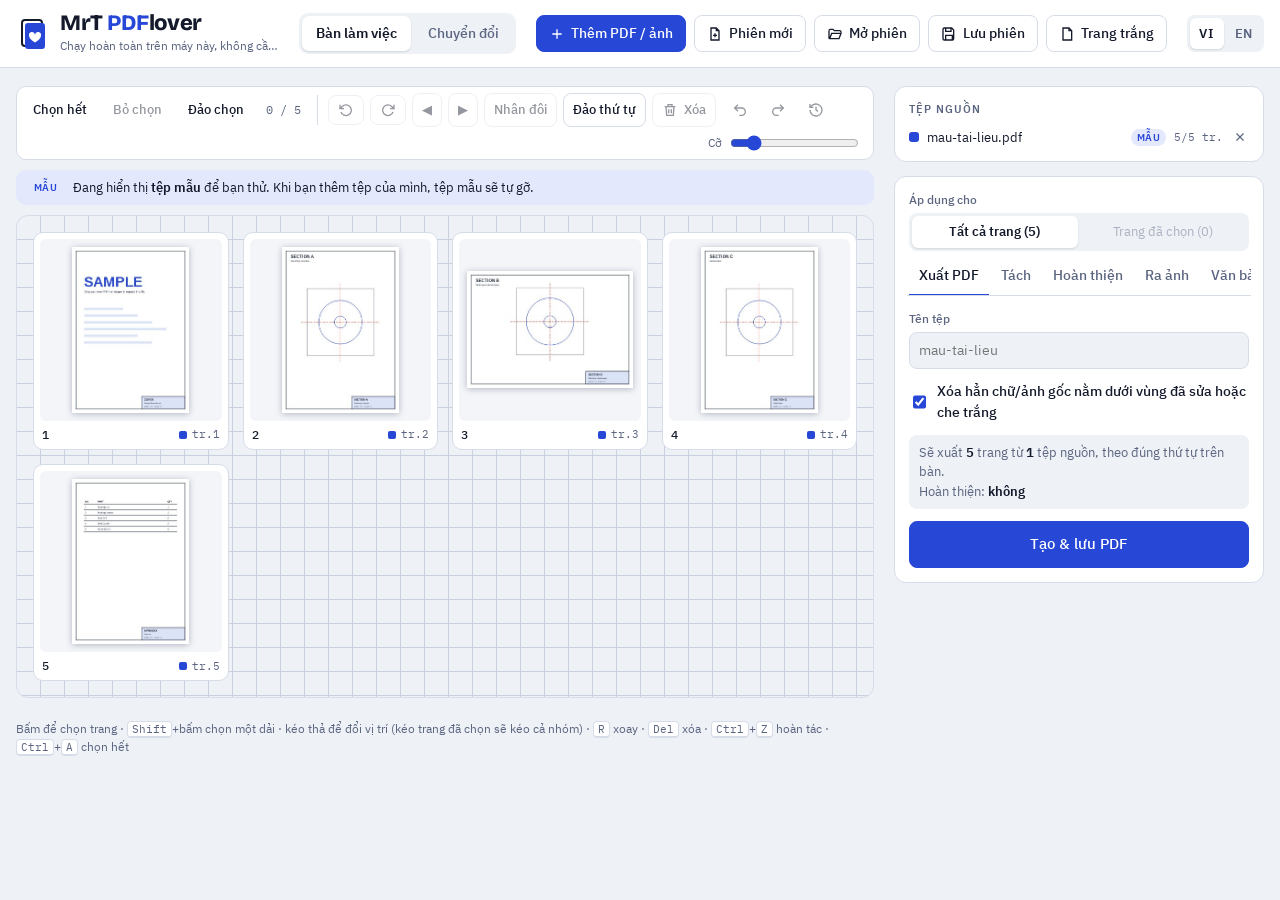
==== commit 5c3675c4: "addpagecustoms" ====
--- a/app/index.html
+++ b/app/index.html
@@ -29,6 +29,21 @@
 body{-webkit-user-select:none;user-select:none}
 input,textarea,[contenteditable]:not([contenteditable="false"]){-webkit-user-select:text;user-select:text}
 img,svg{-webkit-user-drag:none}
+.hgrp{display:inline-flex;gap:2px}.hgrp .btn{padding-inline:8px}.hgrp svg{width:16px;height:16px}
+.vt.picked .vt-sheet{border-color:#6f86ff;background:#1d2850}
+.vt.picked[aria-current="true"] .vt-sheet{border-color:#f4b13e;box-shadow:0 0 0 2px #6f86ff}
+.vside.focus{box-shadow:inset -2px 0 0 #6f86ff}
+.cmenu{position:fixed;z-index:1000;min-width:230px;max-width:340px;max-height:min(70vh,520px);overflow:auto;padding:5px;border-radius:10px;background:#1b2236;color:#e5e9f3;border:1px solid #303a57;box-shadow:0 12px 32px rgba(5,8,20,.45);font-size:13px}
+.cm-item{display:flex;align-items:center;gap:16px;width:100%;padding:7px 10px;border:0;border-radius:6px;background:transparent;color:inherit;text-align:left;cursor:pointer;font:inherit}
+.cm-item:hover:not(:disabled),.cm-item:focus-visible{background:#2b3760;outline:none}
+.cm-item:disabled{opacity:.42;cursor:default}
+.cm-l{flex:1;min-width:0;overflow:hidden;text-overflow:ellipsis;white-space:nowrap}
+.cm-item kbd{font:500 11px var(--f-mono);color:#8e98b3}
+.cm-danger{color:#ff8d80}
+.cm-sep{height:1px;background:#303a57;margin:4px 6px}
+.cm-head{padding:6px 10px 3px;font-size:11px;letter-spacing:.06em;text-transform:uppercase;color:#8e98b3}
+.cm-hist .cm-future{color:#9aa4bf;font-style:italic}
+.cm-hist .cm-item.cm-now{opacity:1;color:#f4b13e;font-weight:600}
 .lang{display:inline-grid;grid-template-columns:auto auto;flex:none;margin-left:auto}
 .lang button{border:0;background:transparent;border-radius:6px;padding:4px 10px;cursor:pointer;font-weight:600;font-size:12px;letter-spacing:.04em;color:var(--muted)}
 .vlang{font-size:12px;font-weight:700;letter-spacing:.04em;min-width:34px}
@@ -380,7 +395,7 @@
       <button class="btn" id="t-dup">Nhân đôi</button>
       <button class="btn" id="t-rev">Đảo thứ tự</button>
       <button class="btn danger" id="t-del" title="Xóa (Delete)"><svg viewBox="0 0 24 24" fill="none" stroke="currentColor" stroke-width="2"><path d="M4 7h16M10 11v6M14 11v6M6 7l1 13h10l1-13M9 7V4h6v3"/></svg>Xóa</button>
-      <button class="btn ghost" id="t-undo" title="Hoàn tác (Ctrl+Z)">↶ Hoàn tác</button>
+      <span class="hgrp"><button class="btn ghost" id="t-undo" title="Hoàn tác (Ctrl+Z)" aria-label="Hoàn tác"><svg viewBox="0 0 24 24" fill="none" stroke="currentColor" stroke-width="2"><path d="M9 14L4 9l5-5"/><path d="M4 9h10.5a5.5 5.5 0 0 1 0 11H11"/></svg></button><button class="btn ghost" id="t-redo" title="Làm lại (Ctrl+Y)" aria-label="Làm lại"><svg viewBox="0 0 24 24" fill="none" stroke="currentColor" stroke-width="2"><path d="M15 14l5-5-5-5"/><path d="M20 9H9.5a5.5 5.5 0 0 0 0 11H13"/></svg></button><button class="btn ghost" id="t-hist" title="Lịch sử thao tác" aria-label="Lịch sử thao tác"><svg viewBox="0 0 24 24" fill="none" stroke="currentColor" stroke-width="2"><path d="M3 12a9 9 0 1 0 3-6.7L3 8"/><path d="M3 3v5h5"/><path d="M12 7v5l3 2"/></svg></button></span>
       <label class="zoom" for="zoom">Cỡ<input type="range" id="zoom" min="140" max="280" value="160"></label>
     </div>
     <div class="notice" id="sample-note" hidden><span class="tag">Mẫu</span><span>Đang hiển thị <b>tệp mẫu</b> để bạn thử. Khi bạn thêm tệp của mình, tệp mẫu sẽ tự gỡ.</span></div>
@@ -651,6 +666,7 @@
     <div class="rgroup">
       <button class="tbtn" id="p-undo" title="Hoàn tác (Ctrl+Z)" aria-label="Hoàn tác"><svg viewBox="0 0 24 24" fill="none" stroke="currentColor" stroke-width="2"><path d="M9 14L4 9l5-5"/><path d="M4 9h10.5a5.5 5.5 0 0 1 0 11H11"/></svg></button>
       <button class="tbtn" id="p-redo" title="Làm lại (Ctrl+Y)" aria-label="Làm lại"><svg viewBox="0 0 24 24" fill="none" stroke="currentColor" stroke-width="2"><path d="M15 14l5-5-5-5"/><path d="M20 9H9.5a5.5 5.5 0 0 0 0 11H13"/></svg></button>
+      <button class="tbtn" id="p-hist" title="Lịch sử thao tác" aria-label="Lịch sử thao tác"><svg viewBox="0 0 24 24" fill="none" stroke="currentColor" stroke-width="2"><path d="M3 12a9 9 0 1 0 3-6.7L3 8"/><path d="M3 3v5h5"/><path d="M12 7v5l3 2"/></svg></button>
     </div>
   </div>
   <div class="vbody">
@@ -869,8 +885,8 @@
 /* ---------- undo ---------- */
 const copyPages = () => S.pages.map(p=>({...p}));
 function snapshot(){ S.undo.push(copyPages()); if(S.undo.length>80) S.undo.shift(); S.redo.length = 0; S.dirty = true; }
-function undo(){ if(!S.undo.length){ toast('Không còn gì để hoàn tác'); return; } S.redo.push(copyPages()); S.pages = S.undo.pop(); ED.sel = null; render(); toast('Đã hoàn tác'); }
-function redo(){ if(!S.redo.length){ toast('Không còn gì để làm lại'); return; } S.undo.push(copyPages()); S.pages = S.redo.pop(); ED.sel = null; render(); toast('Đã làm lại'); }
+function undo(quiet){ if(!S.undo.length){ if(!quiet) toast('Không còn gì để hoàn tác'); return; } const lab = quiet ? '' : histItems().past[0]; S.redo.push(copyPages()); S.pages = S.undo.pop(); S.dirty = true; ED.sel = null; render(); if(!quiet) toast('Đã hoàn tác: ' + lab); }
+function redo(quiet){ if(!S.redo.length){ if(!quiet) toast('Không còn gì để làm lại'); return; } const lab = quiet ? '' : histItems().future[0]; S.undo.push(copyPages()); S.pages = S.redo.pop(); S.dirty = true; ED.sel = null; render(); if(!quiet) toast('Đã làm lại: ' + lab); }
 
 /* ---------- render ---------- */
 const ICON = {
@@ -901,7 +917,7 @@
   $('#empty').hidden = S.pages.length>0;
   $('#sample-note').hidden = ![...S.sources.values()].some(s=>s.sample);
   renderSources(); refreshButtons(); summaries(); refreshDirty();
-  viewerSync();
+  viewerSync(); try{ refreshHist(); }catch(e){}
 }
 function renderSources(){
   const box = $('#sources'); const list=[...S.sources.values()].filter(s=>!s.temp);
@@ -919,7 +935,7 @@
   $('#t-count').textContent = k + ' / ' + n;
   ['t-rl','t-rr','t-left','t-right','t-dup','t-del'].forEach(id => $('#'+id).disabled = !k);
   ['t-all','t-inv','t-rev'].forEach(id => $('#'+id).disabled = !n);
-  $('#t-none').disabled = !k; $('#t-undo').disabled = !S.undo.length; $('#btn-save').disabled = S.busy || !S.pages.length; $('#btn-open').disabled = S.busy; $('#btn-new').disabled = S.busy;
+  $('#t-none').disabled = !k; $('#t-undo').disabled = !S.undo.length; $('#t-redo').disabled = !S.redo.length; $('#btn-save').disabled = S.busy || !S.pages.length; $('#btn-open').disabled = S.busy; $('#btn-new').disabled = S.busy;
   $('#sc-sel').textContent = 'Trang đã chọn (' + k + ')';
   $('#sc-all').textContent = 'Tất cả trang (' + n + ')';
   $('#sc-sel').disabled = !k;
@@ -1032,7 +1048,9 @@
 window.addEventListener('dragenter', e => { if(hasFiles(e)){ dragDepth++; mat.classList.add('files-over'); } });
 window.addEventListener('dragleave', e => { if(hasFiles(e) && --dragDepth<=0){ dragDepth=0; mat.classList.remove('files-over'); } });
 window.addEventListener('dragover', e => { if(hasFiles(e)) e.preventDefault(); });
-window.addEventListener('drop', e => { if(!hasFiles(e)) return; e.preventDefault(); dragDepth=0; mat.classList.remove('files-over'); $('#cv .drop')?.classList.remove('over');
+window.addEventListener('drop', e => { if(!hasFiles(e)) return; e.preventDefault();
+  if($('#view-convert').hidden && canPick()){ const its = [...e.dataTransfer.items].filter(i => i.kind === 'file'), fs = [...e.dataTransfer.files];
+    if(fs.length === 1 && /\.plt$/i.test(fs[0].name) && its[0] && its[0].getAsFileSystemHandle){ dragDepth = 0; mat.classList.remove('files-over'); its[0].getAsFileSystemHandle().then(h => openSession(fs[0], h && h.kind === 'file' ? h : null)).catch(() => openSession(fs[0])); return; } } dragDepth=0; mat.classList.remove('files-over'); $('#cv .drop')?.classList.remove('over');
   if(!$('#view-convert').hidden){ if(CV.cur) cvAddFiles(e.dataTransfer.files); else toast('Chọn một kiểu chuyển đổi trước'); } else addFiles(e.dataTransfer.files); });
 
 /* ---------- controls ---------- */
@@ -1054,7 +1072,7 @@
 $('#t-dup').onclick = duplicate;
 $('#t-rev').onclick = reverse;
 $('#t-del').onclick = () => del(selected());
-$('#t-undo').onclick = undo;
+$('#t-undo').onclick = () => undo();
 $('#zoom').oninput = e => document.documentElement.style.setProperty('--cw', e.target.value+'px');
 $('#sources').onclick = e => { const b=e.target.closest('[data-rm]'); if(b) removeSource(b.dataset.rm); };
 $('#scope').onclick = e => { const b=e.target.closest('button'); if(b && !b.disabled) setScope(b.dataset.scope); };
@@ -1819,7 +1837,7 @@
 if(window.innerWidth < 640) V.side = false;
 function openViewer(i){
   if(i < 0 || !S.pages.length) return;
-  V.idx = i; V.zoom = 'fit'; V.rkey = null; ED.sel = null; ED.editing = null;
+  V.idx = i; V.zoom = 'fit'; V.rkey = null; ED.sel = null; ED.editing = null; V.ssel = new Set([S.pages[i].uid]); V.anchor = S.pages[i].uid; V.sideFocus = false;
   $('#viewer').hidden = false; document.body.style.overflow = 'hidden';
   $('#v-raster').replaceChildren();
   setSide(V.side); setLayers(V.layers); setTool(ED.tool==='image' ? 'select' : ED.tool);
@@ -1838,6 +1856,8 @@
 function viewerSync(){
   if($('#viewer').hidden) return;
   if(!S.pages.length){ closeViewer(); return; }
+  V.idx = Math.max(0, Math.min(V.idx, S.pages.length - 1));
+  if(V.ssel){ const ids = new Set(S.pages.map(p => p.uid)); V.ssel = new Set([...V.ssel].filter(u => ids.has(u))); if(!V.ssel.size) V.ssel.add(S.pages[V.idx].uid); }
   buildSide(); viewerDraw();
 }
 async function viewerDraw(){
@@ -1848,7 +1868,7 @@
   $('#v-src').textContent = s.name + (s.kind==='pdf' ? ' · tr.' + (e.index + 1) : '') + (e.rot ? ' · xoay ' + e.rot + '°' : '');
   $('#v-prev').disabled = V.idx === 0; $('#v-next').disabled = V.idx === S.pages.length - 1;
   $('#v-sel').setAttribute('aria-pressed', !!e.sel);
-  $('#p-undo').disabled = !S.undo.length; $('#p-redo').disabled = !S.redo.length;
+  $('#p-undo').disabled = !S.undo.length; $('#p-redo').disabled = !S.redo.length; try{ refreshHist(); }catch(e){}
   const [w, h] = await visualSize(e); if(tok !== V.token) return;
   V.W = w; V.H = h;
   const pg = $('#v-page'); pg.dataset.ptw = w; pg.dataset.pth = h;
@@ -1876,6 +1896,7 @@
 function viewerGo(i){
   if(i < 0 || i >= S.pages.length || i === V.idx) return;
   commitText(); ED.sel = null; ED.pend = null; ED.snap = null; V.idx = i; V.rkey = null; $('#v-raster').replaceChildren();
+  V.ssel = new Set([S.pages[i].uid]);
   if(SNAP_TOOLS.has(ED.tool) && ED.snapOn) setTimeout(ensureVec, 0);
   if(ED.tool === 'edit') setTimeout(ensureEdit, 0);
   $('#v-stage').scrollTo(0, 0); markSide(true); viewerDraw();
@@ -1908,17 +1929,27 @@
   const list = $('#v-list');
   list.innerHTML = S.pages.map((p, i) => {
     const t = pageThumb(p);
-    return '<div class="vt" draggable="true" role="button" tabindex="-1" data-i="'+i+'" aria-current="'+(i===V.idx)+'" aria-label="Trang '+(i+1)+'"><span class="vt-n">'+(i+1)+'</span><div class="vt-sheet"><img alt="" draggable="false" '+(t.ann ? 'data-auid="'+p.uid+'"' : 'data-key="'+t.key+'"')+' style="transform:rotate('+p.rot+'deg)"'+(t.src ? ' src="'+t.src+'"' : '')+'>'+(p.sel ? '<span class="vt-badge" title="Trang đang được chọn"></span>' : '')+'</div></div>';
+    return '<div class="vt'+(V.ssel && V.ssel.has(p.uid) ? ' picked' : '')+'" draggable="true" role="button" tabindex="-1" data-i="'+i+'" aria-current="'+(i===V.idx)+'" aria-label="Trang '+(i+1)+'"><span class="vt-n">'+(i+1)+'</span><div class="vt-sheet"><img alt="" draggable="false" '+(t.ann ? 'data-auid="'+p.uid+'"' : 'data-key="'+t.key+'"')+' style="transform:rotate('+p.rot+'deg)"'+(t.src ? ' src="'+t.src+'"' : '')+'>'+(p.sel ? '<span class="vt-badge" title="Trang đang được chọn"></span>' : '')+'</div></div>';
   }).join('');
   markSide(false);
 }
 function markSide(scroll){
-  $$('#v-list .vt').forEach(el => el.setAttribute('aria-current', +el.dataset.i === V.idx));
+  $$('#v-list .vt').forEach(el => { const p = S.pages[+el.dataset.i]; el.setAttribute('aria-current', +el.dataset.i === V.idx); el.classList.toggle('picked', !!(p && V.ssel && V.ssel.has(p.uid))); });
   const cur = $('#v-list .vt[aria-current="true"]'); if(cur && scroll !== false) cur.scrollIntoView({ block:'nearest' });
 }
 (() => {
   const list = $('#v-list'); let from = null;
-  list.addEventListener('click', e => { const t = e.target.closest('.vt'); if(t) viewerGo(+t.dataset.i); });
+  list.addEventListener('click', e => {
+    const t = e.target.closest('.vt'); if(!t) return;
+    const i = +t.dataset.i, p = S.pages[i]; if(!p) return;
+    const before = new Set(V.ssel), mod = e.ctrlKey || e.metaKey;
+    if(mod && before.has(p.uid) && before.size > 1){ before.delete(p.uid); if(i === V.idx) viewerGo(S.pages.findIndex(q => before.has(q.uid))); V.ssel = before; markSide(false); return; }
+    if(i !== V.idx) viewerGo(i);
+    if(mod){ before.add(p.uid); V.ssel = before; V.anchor = p.uid; }
+    else if(e.shiftKey && V.anchor){ const a = S.pages.findIndex(q => q.uid === V.anchor); if(a >= 0) V.ssel = new Set(S.pages.slice(Math.min(a, i), Math.max(a, i) + 1).map(q => q.uid)); }
+    else { V.ssel = new Set([p.uid]); V.anchor = p.uid; }
+    markSide(false);
+  });
   list.addEventListener('dragstart', e => { const t = e.target.closest('.vt'); if(!t) return; from = +t.dataset.i; e.dataTransfer.effectAllowed = 'move'; e.dataTransfer.setData('text/plain', 'trang'); requestAnimationFrame(() => t.classList.add('dragging')); });
   const clear = () => list.querySelectorAll('.drop-before,.drop-after').forEach(x => x.classList.remove('drop-before','drop-after'));
   list.addEventListener('dragover', e => { if(from===null) return; e.preventDefault(); clear(); const t = e.target.closest('.vt'); if(!t) return; const r = t.getBoundingClientRect(); t.classList.add(e.clientY > r.top + r.height/2 ? 'drop-after' : 'drop-before'); });
@@ -1964,7 +1995,7 @@
   if(selA && document.activeElement !== $('#p-num')) $('#p-num').value = selA.text != null ? selA.text : '';
   if(selA && document.activeElement !== $('#p-dimtext')) $('#p-dimtext').value = selA.label != null ? selA.label : '';
   if(selA){ $('#p-prec').value = selA.prec != null ? String(selA.prec) : ''; if(selA.mode) $('#p-dmode').value = selA.mode; }
-  $('#p-undo').disabled = !S.undo.length; $('#p-redo').disabled = !S.redo.length;
+  $('#p-undo').disabled = !S.undo.length; $('#p-redo').disabled = !S.redo.length; try{ refreshHist(); }catch(e){}
   if(!v) return;
   $('#p-color-lbl').textContent = t === 'text' ? 'Chữ' : 'Màu';
   if(v.end) $('#p-end').value = v.end;
@@ -2054,6 +2085,7 @@
 $('#v-imgfile').onchange = e => { insertImage(e.target.files[0]); e.target.value = ''; };
 document.addEventListener('paste', e => {
   if($('#viewer').hidden || ED.editing) return;
+  if(V.sideFocus && PCLIP.items){ e.preventDefault(); return; }
   const f = [...(e.clipboardData?.files || [])].find(x => (x.type||'').startsWith('image/'));
   if(f){ e.preventDefault(); insertImage(f); }
   else if(ED.clip && !e.target.closest('input,textarea')){ e.preventDefault(); pasteAnn(ED.clip, 14); }
@@ -2266,6 +2298,8 @@
     return;
   }
   if(e.target.closest('input,select,textarea')){ if(k === 'Escape') e.target.blur(); return; }
+  if(MENU) return;
+  if(sideKey(e)) return;
   const a = selAnn();
   if(mod){
     const kl = k.toLowerCase();
@@ -3387,7 +3421,7 @@
 /* =====================================================================
    LANGUAGE (VI / EN) — interface translation, user content untouched
    ===================================================================== */
-const I18N_EN = {"Trang PDF":"PDF page","xoay":"rotate","Cỡ":"Size","Lề":"Margin","Số":"No.","Ẩn":"Hide","Bút":"Pen","Chữ":"Text","Dán":"Paste","Dọc":"Portrait","Góc":"Angle","Hủy":"Cancel","Màu":"Color","Mẫu":"Template","Nét":"Stroke","Nền":"Fill","Tạo":"Create","Vừa":"Fit","Trung bình":"Medium","Xóa":"Delete","chữ":"text","dọc":"portrait","gốc":"original","nén":"compress","tâm":"center","Đậm":"Bold","Ảnh":"Image","ảnh":"image","Bắt:":"Snap:","Chấm":"Dotted","Chọn":"Select","Dừng":"Stop","Khóa":"Lock","Kiểu":"Style","Liền":"Solid","Lỗi:":"Error:","Tách":"Split","hoặc":"or","Đóng":"Close","” có":"” has","Không":"None","Phông":"Font","Số lẻ":"Decimals","không":"no","ký tự":"characters","trắng":"white","xóa ·":"delete ·","Ô chữ":"Text box","Đường":"Line","A4 dọc":"A4 portrait","Bỏ qua":"Skip","Bỏ tệp":"Remove file","Bố trí":"Layout","Chế độ":"Mode","Chủ đề":"Subject","Cỡ chữ":"Font size","Cứ mỗi":"Every","Lưu ý:":"Note:","Ra ảnh":"To image","Tất cả":"All","Vị trí":"Position","bỏ qua":"skip","kéo ra":"drag out","nét vẽ":"strokes","Đã lưu":"Saved","Đã tạo":"Created","Đã xóa":"Deleted","Đã đưa":"Moved","Đơn vị":"Unit","Độ nét":"Sharpness","Độ đậm":"Weight","Bấm vào":"Click","Bỏ chọn":"Deselect","Có chân":"With footer","Công cụ":"Tools","Làm lại":"Redo","Lưu lại":"Save","Mũi tên":"Arrow","Mở khóa":"Unlock","Nghiêng":"Italic","Nét bút":"Pen stroke","Nét đứt":"Dashed","Rất nét":"Very sharp","Sẽ xuất":"Will export","Thu nhỏ":"Zoom out","Tiêu đề":"Title","Tác giả":"Author","Tên tệp":"File name","Từ khóa":"Keywords","Văn bản":"Text","tệp mẫu":"sample files","vào đây":"here","Đa giác":"Polygon","Đang mở":"Opening","Đầu chỉ":"Leader end","Bán kính":"Radius","Bôi vàng":"Highlight","Bắt điểm":"Snap","Chéo 45°":"Diagonal 45°","Chạy OCR":"Run OCR","Chọn hết":"Select all","Chọn tệp":"Choose file","Chữ gốc:":"Original text:","Chữ nhật":"Rectangle","Cách làm":"How to","Căn giữa":"Center","Căn phải":"Align right","Căn trái":"Align left","Hoàn tác":"Undo","Khoảng “":"Range “","Không lề":"No margin","Khổ giấy":"Paper size","Kiểu nét":"Line style","Lưu .txt":"Save .txt","Màu khác":"More colors","Mở phiên":"Open session","Nhân bản":"Duplicate","Nhân đôi":"Duplicate","Nét cong":"Curve","Nội dung":"Content","Phóng to":"Zoom in","Sao chép":"Copy","Xuất PDF":"Export PDF","Xuất ảnh":"Export images","chọn hết":"select all","dòng chữ":"text line","số trang":"page numbers","trang từ":"pages from","trên nét":"on stroke","tệp PDF:":"PDF files:","Đã trích":"Extracted","Đảo chọn":"Invert selection","điểm thứ":"point no.","đỉnh góc":"angle vertex","Bong bóng":"Balloon","Che trắng":"White-out","Chéo −45°":"Diagonal −45°","Chấm gạch":"Dash-dot","Chấm tròn":"Round dots","Các trang":"Pages","Dưới giữa":"Bottom center","Dưới phải":"Bottom right","Dưới trái":"Bottom left","JPG (nhẹ)":"JPG (small)","Không nền":"No fill","Khổ trang":"Page size","Lưu phiên":"Save session","Nội dung…":"Content…","Phiên mới":"New session","Thay ảnh…":"Replace image…","Trên giữa":"Top center","Trên phải":"Top right","Tùy chỉnh":"Custom","Tệp nguồn":"Source files","Xoay phải":"Rotate right","Xoay trái":"Rotate left","Xóa trang":"Delete page","chú thích":"annotations","giao điểm":"intersection","thiếu tệp":"missing file","· lưu lúc":"· saved at","Đang lưu…":"Saving…","Định dạng":"Format","điểm cuối":"endpoint","đoạn chữ,":"text runs,","Bắt đầu từ":"Start at","Chuyển đổi":"Convert","Chất lượng":"Quality","Chọn trang":"Select pages","Công cụ vẽ":"Drawing tools","Gỡ tệp này":"Remove this file","Hoàn thiện":"Finish","Hướng giấy":"Orientation","Không chân":"No footer","Kích thước":"Dimension","Theo đường":"Along line","Tiếng Việt":"English","Trang tính":"Sheet","Tùy chỉnh…":"Custom…","[chưa OCR]":"[no OCR yet]","hoàn tác ·":"undo ·","trung điểm":"midpoint","· Esc: hủy":"· Esc: cancel","· chậm hơn":"· slower","Đang dừng…":"Stopping…","Đang tách…":"Splitting…","Đã làm lại":"Redone","Đã xóa hẳn":"Permanently deleted","Đóng (Esc)":"Close (Esc)","Đường kính":"Diameter","Đảo thứ tự":"Reverse order","Đẩy ra sau":"Send backward","Độ dày nét":"Line width","— khớp khổ":"— fit paper","↶ Hoàn tác":"↶ Undo","Cỡ chữ (pt)":"Font size (pt)","Hoàn thiện:":"Finish:","Kiểu chuyển":"Conversion type","Lên một lớp":"Bring forward","Theo bản vẽ":"By drawing","Thu nhỏ (−)":"Zoom out (−)","Trang trước":"Previous page","Trang trắng":"Blank page","bấm để chốt":"click to confirm","Áp dụng cho":"Apply to","Ô chữ trống":"Empty text box","Đang xử lý…":"Processing…","Đã hoàn tác":"Undone","Đã sao chép":"Copied","Đã thay ảnh":"Image replaced","Đường thẳng":"Straight line",", chữ có sẵn":", existing text","Bàn làm việc":"Workbench","Có chú thích":"With annotations","Gộp vào cuối":"Append to end","JPG hoặc PNG":"JPG or PNG","Kiểu đầu chỉ":"Leader style","Lùi về trước":"Step back","Milimét (mm)":"Millimeters (mm)","Màu nền khác":"More background colors","Nét cong kín":"Closed curve","PDF sang ảnh":"PDF to Image","Phóng to (+)":"Zoom in (+)","Sửa nội dung":"Edit content","Sửa được chữ":"Editable text","Tất cả trang":"All pages","Xóa (Delete)":"Delete (Delete)","cạnh thứ hai":"second edge","hàng dữ liệu":"data rows","sửa được chữ":"editable text","trang tính ·":"sheets ·","· giữ vector":"· keep vectors","Đang mở tệp…":"Opening file…","Đang tạo tệp":"Creating file","Đã mở phiên:":"Session opened:","Độ phân giải":"Resolution","điểm thứ hai":"second point","Ảnh sang PDF":"Image to PDF","Ẩn hoặc hiện":"Hide or show","Chiều cao chữ":"Text height","Chuyển từ PDF":"Convert from PDF","Chỉ trang đầu":"First page only","Dấu thập phân":"Decimal mark","Hình chữ nhật":"Rectangle","Không mở được":"Cannot open","Lên trên cùng":"Bring to front","Lưu thiết lập":"Save settings","PNG (sắc nét)":"PNG (sharp)","Trang đã chọn":"Selected pages","Trích văn bản":"Extract text","Tên đối tượng":"Object name","Tạo & lưu PDF":"Create & save PDF","Tạo phiên mới":"Create new session","Vừa (tệp nhẹ)":"Medium (small file)","Xoay phải (R)":"Rotate right (R)","Xuống một lớp":"Send backward","Xóa đối tượng":"Delete object","cạnh thứ nhất":"first edge","sai định dạng":"invalid format","trang một tệp":"pages per file","Đang dựng ảnh":"Rendering images","Đang hiển thị":"Showing","Đang nén zip…":"Zipping…","Đang tạo PDF…":"Creating PDF…","Đánh số trang":"Page numbers","điểm thứ nhất":"first point","Bàn làm việc (":"Workbench (","Bỏ qua tệp này":"Skip this file","Chèn ô chữ (T)":"Insert text box (T)","Chọn điểm trên":"Pick a point on","Chữ kích thước":"Dimension text","Giữ nét vector":"Keep vector strokes","Kiểu phông chữ":"Font style","Nội dung ô chữ":"Text box content","PDF có lớp chữ":"PDF with text layer","Thêm PDF / ảnh":"Add PDF / images","Trang trắng A4":"Blank A4 page","Tất cả trang (":"All pages (","nhận dạng bảng":"table recognition","trang được OCR":"pages OCR'd","Đang dựng phần":"Rendering part","Đang xuất ảnh…":"Exporting images…","Đang đóng gói…":"Packaging…","Đã xóa chữ gốc":"Original text deleted","Đã xóa nét gốc":"Original stroke deleted","Đã xóa ảnh gốc":"Original image deleted","Đường gấp khúc":"Polyline","” không hợp lệ":"” is invalid","” nằm ngoài 1–":"” is outside 1–","300 dpi (chuẩn)":"300 dpi (standard)","Bảng tính trống":"Empty spreadsheet","Chuyển sang PDF":"Convert to PDF","Danh sách trang":"Page list","Dấu chấm (12.5)":"Dot (12.5)","Dấu phẩy (12,5)":"Comma (12,5)","Kiểu kích thước":"Dimension style","Mật khẩu mở tệp":"File open password","Rộng × cao (mm)":"Width × height (mm)","Trang đã chọn (":"Selected pages (","Tệp có mật khẩu":"Password-protected file","Xoay trang phải":"Rotate page right","Xoay trang trái":"Rotate page left","Xuống dưới cùng":"Send to back","dpi kèm lớp chữ":"dpi with text layer","trên đường tròn":"on circle","Đang dựng trang":"Rendering page","220 dpi (in đẹp)":"220 dpi (good print)","72 dpi (rất nhẹ)":"72 dpi (very small)",": đang dựng ảnh…":": rendering images…",": đang nhận dạng":": recognizing","Bút vẽ tự do (P)":"Freehand pen (P)","Chưa có tệp nào.":"No files yet.","Chọn một tệp PDF":"Choose a PDF file","Chữ đậm (Ctrl+B)":"Bold (Ctrl+B)","Hoặc dán mã HTML":"Or paste HTML code","Làm lại (Ctrl+Y)":"Redo (Ctrl+Y)","Phiên hiện tại (":"Current session (","Thiết lập bản vẽ":"Drawing setup","Trang tạo từ ảnh":"Page created from image","lên bàn làm việc":"to the workbench","Đang chuyển đổi…":"Converting…","Đang chép trang…":"Copying pages…","Ảnh gốc (đã sửa)":"Original image (edited)","ảnh chèn bị hỏng":"broken inserted image","Hoàn tác (Ctrl+Z)":"Undo (Ctrl+Z)","Khóa hoặc mở khóa":"Lock or unlock","Mỗi trang một tệp":"One file per page","Mở phiên làm việc":"Open work session","Nhân bản (Ctrl+D)":"Duplicate (Ctrl+D)","Theo khoảng trang":"By page range","Tách & lưu (.zip)":"Split & save (.zip)","Xem toàn màn hình":"Full screen view","Đưa lên trên cùng":"Bring to front","Độ phân giải quét":"Scan resolution","110 dpi (màn hình)":"110 dpi (screen)","Bấm đúp để đổi tên":"Double-click to rename","Bắt đầu phiên mới?":"Start a new session?","Chú thích vẽ thêm:":"Added annotations:","Không lưu được tệp":"Could not save the file","Không lưu, tạo mới":"Don't save, create new","Rất nét (tệp nặng)":"Very sharp (large file)","Số trong bong bóng":"Number in balloon","Thông tin tài liệu":"Document info","Tỉ lệ không hợp lệ":"Invalid scale","[không có lớp chữ]":"[no text layer]","Đang chuẩn bị OCR…":"Preparing OCR…","Đang đọc tệp Word…":"Reading Word file…","ảnh liên kết ngoài":"externally linked image","150 dpi (in thường)":"150 dpi (normal print)","Bấm để chọn trang ·":"Click to select page ·","Bằng kích thước ảnh":"Same as image size","Chọn tệp cần chuyển":"Choose files to convert","Danh sách đối tượng":"Object list","Không đọc được HTML":"Cannot read HTML","Mỗi trang một sheet":"One sheet per page","Ngôn ngữ trên trang":"Language on page","Số chữ số thập phân":"Number of decimals","Thay phiên hiện tại":"Replace current session","Xoay trang phải (R)":"Rotate page right (R)","Xoay trái (Shift+R)":"Rotate left (Shift+R)","[không nhận ra chữ]":"[no text recognized]","mỗi trang một slide":"one slide per page","Đang trích văn bản…":"Extracting text…","Đang đọc bảng tính…":"Reading spreadsheet…","Đưa xuống dưới cùng":"Send to back","(bật OCR để lấy chữ)":"(enable OCR to get text)","(trang không có chữ)":"(page has no text)","Chọn kiểu chuyển đổi":"Choose a conversion type","Chữ nghiêng (Ctrl+I)":"Italic (Ctrl+I)","Di chuột để đặt chữ,":"Move the mouse to place text,","Không chèn được ảnh:":"Could not insert image:","Không thay được ảnh:":"Could not replace image:","Lên một lớp (Ctrl+])":"Bring forward (Ctrl+])","Mở trên bàn làm việc":"Open on workbench","Sắp xếp theo tên tệp":"Sort by file name","Trang trước (PageUp)":"Previous page (PageUp)","Trang đang được chọn":"Currently selected page","Đối tượng trên trang":"Objects on page","đang đọc nét vector…":"reading vector strokes…","đường tròn hoặc cung":"circle or arc","Bỏ qua một chú thích:":"Skipped an annotation:","Chưa thiết lập bản vẽ":"Drawing not set up","Di chuột để đặt cung,":"Move the mouse to place the arc,","Lưu PDF tìm kiếm được":"Save searchable PDF","Lưu phiên rồi tạo mới":"Save session, then create new","Tỉ lệ (bản vẽ : thực)":"Scale (drawing : real)","gốc dưới vùng sửa/che":"original under edited/whited-out areas","tệp .html hoặc dán mã":".html file or paste code","Đã sao chép đối tượng":"Object copied","A4 (tự xoay ngang/dọc)":"A4 (auto landscape/portrait)","Không dựng được trang:":"Could not render page:","Sai mật khẩu, thử lại.":"Wrong password, try again.","Xem và chú thích trang":"View and annotate page","Xuống một lớp (Ctrl+[)":"Send backward (Ctrl+[)","Xóa đối tượng (Delete)":"Delete object (Delete)","chuẩn lưu trữ PDF/A-2b":"PDF/A-2b archival standard","cách nhau bởi dấu phẩy":"separated by commas","Đang nạp bộ nhận dạng…":"Loading recognizer…","Không còn gì để làm lại":"Nothing to redo","Vừa màn hình / 100% (0)":"Fit screen / 100% (0)","không tải được thư viện":"could not load library","Đang mở phiên làm việc…":"Opening work session…","Đang đóng gói tệp Word…":"Packaging Word file…","Đánh dấu chọn trang này":"Mark this page as selected","để tìm kiếm và bôi đen.":"to search and select.","Ẩn/hiện danh sách trang":"Show/hide page list","(chọn kèm cùng tệp HTML)":"(select together with the HTML file)",", gói trong một tệp .zip":", packed in one .zip file","Gộp tất cả vào một sheet":"Merge all into one sheet","Không còn gì để hoàn tác":"Nothing to undo","Nhập kích thước khổ giấy":"Enter paper size","Thả PDF hoặc ảnh vào đây":"Drop PDFs or images here","tài nguyên trên Internet":"Internet resources","Đang lưu phiên làm việc…":"Saving work session…","Đang tạo PDF có lớp chữ…":"Creating PDF with text layer…","Đang đọc nội dung trang…":"Reading page content…","Đang đọc tệp PowerPoint…":"Reading PowerPoint file…","Đã lưu thiết lập bản vẽ:":"Drawing setup saved:","Độ rộng so với cạnh ngắn":"Width relative to short edge","Chọn ít nhất một ngôn ngữ":"Select at least one language","Chữ gốc (đã xóa nội dung)":"Original text (content deleted)","Không dựng được slide nào":"No slides could be rendered","Theo kích thước trang PDF":"Same as PDF page size","Tệp không đúng loại. Cần:":"Wrong file type. Needed:","Tự chọn theo độ rộng bảng":"Auto by table width","Xem toàn màn hình (Enter)":"Full screen view (Enter)","Xoay trang trái (Shift+R)":"Rotate page left (Shift+R)","Đang đóng gói PowerPoint…":"Packaging PowerPoint…","Đã tạo phiên làm việc mới":"New work session created","Đóng dấu chìm (watermark)":"Watermark","Dán vào trang này (Ctrl+V)":"Paste on this page (Ctrl+V)","Không có ảnh nào dùng được":"No usable images","Đang nạp bộ nhận dạng chữ…":"Loading text recognizer…","Đã thêm trang trắng ở cuối":"Blank page added at the end","Bỏ số 0 thừa (12.50 → 12.5)":"Drop trailing zeros (12.50 → 12.5)","Chọn, di chuyển, đổi cỡ (V)":"Select, move, resize (V)","Giữ nguyên hình (ảnh trang)":"Keep appearance (page images)","Tệp không phải .pptx hợp lệ":"Not a valid .pptx file","Ẩn/hiện danh sách đối tượng":"Show/hide object list","Bấm vào chi tiết cần chỉ rồi":"Click the detail to point at, then","Không có trang nào để chuyển":"No pages to convert","Không khởi động được bộ OCR:":"Could not start OCR:","Không xóa được nội dung gốc:":"Could not remove original content:","Lên trên cùng (Ctrl+Shift+])":"Bring to front (Ctrl+Shift+])","Áp dụng cho tất cả các trang":"Apply to all pages","An toàn (ảnh trang + lớp chữ)":"Safe (page image + text layer)","Khổ trang bằng kích thước ảnh":"Page size = image size","Bỏ qua trang đã có sẵn lớp chữ":"Skip pages that already have a text layer","Chọn một kiểu chuyển đổi trước":"Choose a conversion type first","Xuống dưới cùng (Ctrl+Shift+[)":"Send to back (Ctrl+Shift+[)","Đang đọc chữ và ảnh của trang…":"Reading text and images on page…","· giữ Shift: đo theo đường xiên":"· hold Shift: measure along slant","<h1>Tiêu đề</h1><p>Nội dung…</p>":"<h1>Title</h1><p>Content…</p>","HTML (chọn kèm ảnh, CSS đi cùng)":"HTML (select with images, CSS)","Hình elip (giữ Shift: hình tròn)":"Ellipse (hold Shift: circle)","Không đọc được nội dung tệp Word":"Cannot read Word file content","Mũi tên (giữ Shift: bắt góc 45°)":"Arrow (hold Shift: snap 45°)","Thay ảnh khác, giữ nguyên vị trí":"Replace image, keep position","để đặt bong bóng · số tiếp theo:":"to place the balloon · next number:","Che trắng: phủ trắng một vùng (W)":"White-out: cover an area with white (W)","Chèn ảnh từ máy (hoặc dán Ctrl+V)":"Insert image from computer (or paste Ctrl+V)","Di chuột để đặt đường kích thước,":"Move the mouse to place the dimension line,","Không có dòng chữ nào trong khung":"No text lines in the box","trang đã có kết quả (sẽ dùng lại)":"pages already have results (will reuse)","Đã xóa trang · Ctrl+Z để hoàn tác":"Page deleted · Ctrl+Z to undo","Hiện (đang ẩn, sẽ không in ra PDF)":"Show (hidden, will not print to PDF)","Đặt vào khổ A4 (tự xoay ngang/dọc)":"Fit to A4 (auto landscape/portrait)","Khoảng trang (theo thứ tự trên bàn)":"Page range (in workbench order)","Nhập khoảng trang, ví dụ 1-3, 5, 8-":"Enter page range, e.g. 1-3, 5, 8-","Chép chữ của trang vào ghi chú slide":"Copy page text to slide notes","Đường thẳng (giữ Shift: bắt góc 45°)":"Line (hold Shift: snap 45°)","ảnh hỏng hoặc định dạng không hỗ trợ":"broken image or unsupported format","Hình chữ nhật (giữ Shift: hình vuông)":"Rectangle (hold Shift: square)","Tự nhận dạng chữ (OCR) cho trang scan":"Auto text recognition (OCR) for scanned pages","tệp nguồn, theo đúng thứ tự trên bàn.":"source files, in workbench order.","Nén mạnh (chuyển trang thành ảnh JPEG)":"Strong compression (pages to JPEG images)","trang dùng chữ có sẵn hoặc kết quả cũ)":"pages use existing text or earlier results)","Đổi chữ số thành số (1.234,5 → 1234.5)":"Convert numeric text to numbers (1.234,5 → 1234.5)","Đã chèn trang trắng sau trang chọn cuối":"Blank page inserted after the last selected page","Bút bôi vàng (H) · giữ Shift để kẻ thẳng":"Highlighter (H) · hold Shift for a straight line","Các đối tượng, trên cùng là lớp nằm trên":"Objects, topmost is the top layer","Mở phiên làm việc đã lưu (.plt) · Ctrl+O":"Open a saved work session (.plt) · Ctrl+O","Sao chép để dán sang trang khác (Ctrl+C)":"Copy to paste on another page (Ctrl+C)","Đã dừng. Các trang đã xong được giữ lại.":"Stopped. Finished pages were kept.","Thiết lập bản vẽ: khổ giấy, tỉ lệ, đơn vị":"Drawing setup: paper size, scale, units","biểu đồ/hình vẽ chưa hỗ trợ nên bị bỏ qua":"charts/drawings not supported yet, skipped","(kiểm tra thư mục lib nằm cạnh index.html)":"(check the lib folder next to index.html)","Bàn làm việc đang trống, chưa có gì để lưu":"Workbench is empty, nothing to save","trang (giữ dạng vector, chữ vẫn chọn được)":"pages (vector kept, text still selectable)","Đã bôi đen toàn bộ, bấm Ctrl+C để sao chép":"Everything selected, press Ctrl+C to copy",". Kích thước đo = độ dài trên giấy × tỉ lệ.":". Measured size = length on paper × scale.","Chọn một mục bên trái, rồi kéo thả tệp vào.":"Pick an item on the left, then drop files in.","Không tìm thấy chữ. Có thể đây là bản scan.":"No text found. This may be a scan.","ảnh định dạng EMF/WMF hoặc liên kết ngoài (":"EMF/WMF images or external links (","3 điểm thẳng hàng, không tạo được đường tròn":"3 collinear points, cannot make a circle","Khóa (không chọn, không kéo được trên trang)":"Lock (cannot select or drag on page)","Tệp được mã hóa: trang sẽ xuất dưới dạng ảnh":"Encrypted file: pages will be exported as images","· trang không có nét vector, chọn điểm tự do":"· page has no vector strokes, pick points freely","<> là giá trị đo. Ví dụ: 2x <>  hoặc  <> ±0.1":"<> is the measured value. E.g.: 2x <>  or  <> ±0.1","Kèm lớp chữ ẩn (tìm kiếm, bôi đen, copy được)":"With hidden text layer (searchable, selectable, copyable)","trang không có chữ nên được đặt dưới dạng ảnh":"pages have no text so were placed as images","Bắt đầu phiên làm việc mới (bàn làm việc trống)":"Start a new work session (empty workbench)","trang. Bàn làm việc hiện đang có tài liệu khác.":"pages. The workbench currently has other documents.","Đã sao chép. Mở trang khác rồi bấm Dán (Ctrl+V)":"Copied. Open another page and press Paste (Ctrl+V)","Kết quả nhận dạng sẽ hiện ở đây, từng trang một.":"Recognition results will appear here, page by page.","trang) sẽ được dọn trống. Phiên này đã được lưu.":"pages) will be cleared. This session has been saved.","” không phải tệp phiên làm việc của MrT PDFlover":"” is not a MrT PDFlover work session file","Chọn tệp .html (có thể chọn kèm ảnh, CSS đi cùng)":"Choose an .html file (you can include images, CSS)","Đã xóa nét gốc · xóa mục này ở danh sách để khôi phục":"Original stroke deleted · delete this item in the list to restore","(nét vẽ sẽ sáng cam), hoặc chọn 3 điểm trên đường tròn":"(strokes light up orange), or pick 3 points on the circle","Xóa hẳn chữ/ảnh gốc nằm dưới vùng đã sửa hoặc che trắng":"Permanently remove original text/images under edited or whited-out areas","gốc · xóa tiếp mục này ở danh sách để khôi phục bản gốc":"original · delete this item in the list to restore the original","Lưu phiên làm việc thành tệp .plt để mở lại sau · Ctrl+S":"Save the work session as a .plt file to reopen later · Ctrl+S","Đối tượng đang khóa. Mở khóa ở danh sách bên phải để xóa":"Object is locked. Unlock it in the list on the right to delete","để bạn thử. Khi bạn thêm tệp của mình, tệp mẫu sẽ tự gỡ.":"for you to try. When you add your own files, the samples are removed.","đoạn chỉ được che phủ (phông chữ thiếu thông tin độ rộng)":"runs were only covered (font lacks width info)",". Nếu cần nộp hồ sơ chính thức, có thể kiểm lại bằng veraPDF.":". For official submissions, verify with veraPDF.","Góc: chọn đỉnh, điểm trên cạnh 1, điểm trên cạnh 2 rồi đặt cung":"Angle: pick the vertex, a point on edge 1, a point on edge 2, then place the arc","Bán kính: bấm vào đường tròn/cung (hoặc chọn 3 điểm) rồi đặt chữ":"Radius: click a circle/arc (or pick 3 points), then place the text","Các thiết lập này áp dụng cho mọi tệp PDF xuất ra (cả khi tách).":"These settings apply to every exported PDF (including splits).","Đường kính: bấm vào đường tròn/cung (hoặc chọn 3 điểm) rồi đặt chữ":"Diameter: click a circle/arc (or pick 3 points), then place the text","Mỗi trang thành một ảnh. Nhiều trang sẽ được gói trong một tệp .zip.":"Each page becomes an image. Multiple pages are packed in one .zip file.","Nhận dạng ngay trên máy, không cần mạng, tệp không rời máy. Tạo được":"Recognition runs on this computer, no network needed, files never leave it. Can create","Chỉ nhận tệp PDF, ảnh (JPG, PNG, WebP, GIF…) hoặc phiên làm việc .plt":"Only PDF, images (JPG, PNG, WebP, GIF…) or .plt work sessions are accepted","Chưa có đối tượng nào. Chọn một công cụ ở thanh trên rồi vẽ lên trang.":"No objects yet. Pick a tool on the top bar and draw on the page.","PDF giữ nguyên hình trang, thêm lớp chữ vô hình để tìm kiếm và bôi đen":"PDF keeps the page appearance, adds an invisible text layer for search and selection","Chạy hoàn toàn trên máy này, không cần mạng. Tệp không rời khỏi máy bạn.":"Runs entirely on this computer, no network needed. Files never leave your machine.","Giảm dung lượng đáng kể với bản scan. Văn bản sẽ không còn chọn/tìm được.":"Greatly reduces size for scans. Text will no longer be selectable/searchable.","Bong bóng đánh số (B): bấm vào chi tiết rồi kéo ra để đặt. Số tự tăng từ 1":"Numbered balloon (B): click the detail, then drag out to place. Numbers start at 1","(đường, khung, hình tròn…) của PDF để sửa · kéo khung để gộp nhiều dòng chữ":"(lines, frames, circles…) of the PDF to edit · drag a box to merge several text lines","Sau khi mở, bản xuất ra sẽ không còn mật khẩu (trang được chuyển thành ảnh).":"After opening, the export will have no password (pages are converted to images).","Văn bản trích ra sẽ hiện ở đây. Bản scan (ảnh) không có lớp chữ nên sẽ trống.":"Extracted text will appear here. Scans (images) have no text layer, so it will be empty.","+bấm chọn một dải · kéo thả để đổi vị trí (kéo trang đã chọn sẽ kéo cả nhóm) ·":"+click selects a range · drag to reorder (dragging a selected page moves the whole group) ·","Mọi chuyển đổi chạy ngay trên máy này, không cần mạng và không gửi tệp đi đâu.":"All conversions run on this computer, no network needed, files are not sent anywhere.","Hình trang được giữ nguyên, chữ vẫn tìm kiếm được. Tệp có thể nặng hơn bản gốc.":"Page appearance is kept, text stays searchable. The file may be larger than the original.","Trang này không có chữ/ảnh dạng PDF để sửa (bản scan: dùng OCR, hoặc Che trắng + Ô chữ)":"This page has no PDF text/images to edit (scan: use OCR, or White-out + Text box)","trang) có thay đổi chưa lưu. Nếu không lưu, các thay đổi, chú thích và kích thước sẽ mất.":"pages) have unsaved changes. If not saved, changes, annotations and dimensions will be lost.","ảnh không hiển thị được (thường là định dạng EMF/WMF của Office; hãy chèn lại dưới dạng PNG/JPG)":"images could not be displayed (usually Office EMF/WMF; re-insert as PNG/JPG)","Ghép nhiều ảnh thành một tệp PDF, mỗi ảnh một trang. Ảnh chụp điện thoại được tự xoay đúng chiều.":"Combine many images into one PDF, one image per page. Phone photos are auto-rotated upright.","Bắt điểm theo nét vector của PDF: điểm cuối, trung điểm, tâm, giao điểm, trên nét. Giữ Alt để tạm tắt":"Snap to the PDF's vector strokes: endpoint, midpoint, center, intersection, on stroke. Hold Alt to disable temporarily","Trang này không có chữ hoặc ảnh dạng PDF để sửa (có thể là bản scan: dùng OCR hoặc Che trắng + Ô chữ)":"This page has no PDF text or images to edit (may be a scan: use OCR or White-out + Text box)","Giữ nguyên nội dung gốc. Chỉ đạt chuẩn nếu PDF gốc đã nhúng đủ font; nếu không chắc, dùng chế độ an toàn.":"Keeps the original content. Compliant only if the original PDF embeds all fonts; if unsure, use safe mode.","Kích thước dài (D): chọn 2 điểm rồi đặt đường kích thước. Tự nhận ngang/dọc, giữ Shift để đo theo đường xiên":"Linear dimension (D): pick 2 points, then place the dimension line. Auto horizontal/vertical, hold Shift to measure along a slant","Mỗi trang PDF thành một slide, khung slide theo tỉ lệ trang. Chữ của trang được chép vào phần ghi chú (notes).":"Each PDF page becomes a slide, slide frame matches the page ratio. Page text is copied into the notes.","Trên cùng danh sách = lớp nằm trên. Kéo thả để đổi thứ tự, bấm đúp tên để đổi tên. Đối tượng ẩn sẽ không in ra PDF.":"Top of the list = top layer. Drag to reorder, double-click a name to rename. Hidden objects are not printed to PDF.","Gộp nhiều tệp, kéo thả để sắp xếp trang, xoay, xóa, tách, đánh số trang, đóng dấu chìm, nén, xuất ảnh hoặc trích văn bản.":"Merge files, drag to reorder pages, rotate, delete, split, number pages, watermark, compress, export images or extract text.","Bảng tính được chia trang theo hàng, không cắt ngang một dòng. Giữ số liệu và định dạng số; màu ô và biểu đồ không được giữ.":"The spreadsheet is paginated by rows without cutting a row. Values and number formats are kept; cell colors and charts are not.","Nhận dạng cột theo khoảng trắng giữa các chữ, mỗi dòng chữ thành một hàng. Hợp nhất với bảng kê, báo giá, BOM xuất từ phần mềm.":"Columns are detected from gaps between words, each text line becomes a row. Suited to lists, quotes and BOMs exported from software.","Mỗi slide thành một trang PDF đúng tỉ lệ khung. Hiệu ứng chuyển động không được giữ. Tệp .ppt đời cũ cần lưu lại thành .pptx trước.":"Each slide becomes a PDF page at the slide ratio. Animations are not kept. Old .ppt files must be re-saved as .pptx first.","Sửa nội dung có sẵn của PDF (E): bấm vào dòng chữ để sửa chữ, bấm vào ảnh để di chuyển/thay/xóa. Kéo khung để gộp nhiều dòng thành một đoạn":"Edit existing PDF content (E): click a text line to edit text, click an image to move/replace/delete. Drag a box to merge several lines into one paragraph","Dựng lại trang Word như khi mở trên máy, rồi xuất PDF. Chữ hiển thị bằng font có trên máy này. Tệp .doc đời cũ cần lưu lại thành .docx trước.":"Re-renders the Word pages as on the computer, then exports PDF. Text uses fonts available on this computer. Old .doc files must be re-saved as .docx first.","Chế độ “sửa được” dựng lại đoạn văn, tiêu đề, chữ đậm và căn giữa để bạn sửa trong Word. Chế độ “giữ nguyên hình” đặt mỗi trang thành một ảnh.":"“Editable” mode rebuilds paragraphs, headings, bold and centering for editing in Word. “Keep appearance” mode turns each page into an image.","Lăn chuột: phóng to/thu nhỏ · Kéo vùng trống hoặc giữ Space: di chuyển · Bấm đúp ô chữ để sửa · V T P H W: đổi công cụ · Ctrl+Z / Ctrl+Y · Esc: thoát":"Mouse wheel: zoom · Drag empty area or hold Space: pan · Double-click a text box to edit · V T P H W: switch tool · Ctrl+Z / Ctrl+Y · Esc: exit","Tạo tệp theo chuẩn lưu trữ PDF/A-2b: nhúng hồ sơ màu sRGB, siêu dữ liệu XMP và font. Chế độ “an toàn” dựng lại trang thành ảnh kèm lớp chữ ẩn nên luôn đạt chuẩn.":"Creates a PDF/A-2b archival file: embeds the sRGB color profile, XMP metadata and fonts. “Safe” mode re-renders pages as images with a hidden text layer, so it always complies.","Chuyển trang HTML thành PDF khổ A4. Nếu trang dùng ảnh hoặc CSS ở tệp riêng (ví dụ logo.png, style.css), hãy chọn hoặc kéo thả chúng cùng lúc với tệp HTML. Script trong trang không được chạy, tài nguyên trên Internet bị bỏ qua.":"Converts an HTML page to A4 PDF. If the page uses images or CSS in separate files (e.g. logo.png, style.css), select or drop them together with the HTML file. Scripts in the page are not run; Internet resources are ignored.","Trang":"Page","trang":"pages","Xoay":"Rotate","Ngang":"Landscape","ngang":"landscape","tr.":"p.","Elip":"Ellipse","Excel sang PDF":"Excel to PDF","HTML sang PDF":"HTML to PDF","PDF sang Excel":"PDF to Excel","PDF sang PDF/A":"PDF to PDF/A","PDF sang PowerPoint":"PDF to PowerPoint","PDF sang Word":"PDF to Word","PowerPoint sang PDF":"PowerPoint to PDF","Word sang PDF":"Word to PDF","Trang 1":"Page 1","Trang 1/12":"Page 1/12","xoay ·":"rotate ·","Trang tính “":"Sheet “","Ngôn ngữ":"Language","giây":"s","Trang sau (PageDown)":"Next page (PageDown)","Trang sau":"Next page","Chọn ngôn ngữ giao diện":"Choose interface language","Thả các tệp":"Drop","Thả tệp":"Drop","Gỡ":"Remove","Dùng các trang trên bàn làm việc":"Use the workbench pages"};
+const I18N_EN = {"Thêm trang":"Add page","Trang PDF":"PDF page","xoay":"rotate","Cỡ":"Size","Lề":"Margin","Số":"No.","Ẩn":"Hide","Bút":"Pen","Chữ":"Text","Dán":"Paste","Dọc":"Portrait","Góc":"Angle","Hủy":"Cancel","Màu":"Color","Mẫu":"Template","Nét":"Stroke","Nền":"Fill","Tạo":"Create","Vừa":"Fit","Trung bình":"Medium","Xóa":"Delete","chữ":"text","dọc":"portrait","gốc":"original","nén":"compress","tâm":"center","Đậm":"Bold","Ảnh":"Image","ảnh":"image","Bắt:":"Snap:","Chấm":"Dotted","Chọn":"Select","Dừng":"Stop","Khóa":"Lock","Kiểu":"Style","Liền":"Solid","Lỗi:":"Error:","Tách":"Split","hoặc":"or","Đóng":"Close","” có":"” has","Không":"None","Phông":"Font","Số lẻ":"Decimals","không":"no","ký tự":"characters","trắng":"white","xóa ·":"delete ·","Ô chữ":"Text box","Đường":"Line","A4 dọc":"A4 portrait","Bỏ qua":"Skip","Bỏ tệp":"Remove file","Bố trí":"Layout","Chế độ":"Mode","Chủ đề":"Subject","Cỡ chữ":"Font size","Cứ mỗi":"Every","Lưu ý:":"Note:","Ra ảnh":"To image","Tất cả":"All","Vị trí":"Position","bỏ qua":"skip","kéo ra":"drag out","nét vẽ":"strokes","Đã lưu":"Saved","Đã tạo":"Created","Đã xóa":"Deleted","Đã đưa":"Moved","Đơn vị":"Unit","Độ nét":"Sharpness","Độ đậm":"Weight","Bấm vào":"Click","Bỏ chọn":"Deselect","Có chân":"With footer","Công cụ":"Tools","Làm lại":"Redo","Lưu lại":"Save","Mũi tên":"Arrow","Mở khóa":"Unlock","Nghiêng":"Italic","Nét bút":"Pen stroke","Nét đứt":"Dashed","Rất nét":"Very sharp","Sẽ xuất":"Will export","Thu nhỏ":"Zoom out","Tiêu đề":"Title","Tác giả":"Author","Tên tệp":"File name","Từ khóa":"Keywords","Văn bản":"Text","tệp mẫu":"sample files","vào đây":"here","Đa giác":"Polygon","Đang mở":"Opening","Đầu chỉ":"Leader end","Bán kính":"Radius","Bôi vàng":"Highlight","Bắt điểm":"Snap","Chéo 45°":"Diagonal 45°","Chạy OCR":"Run OCR","Chọn hết":"Select all","Chọn tệp":"Choose file","Chữ gốc:":"Original text:","Chữ nhật":"Rectangle","Cách làm":"How to","Căn giữa":"Center","Căn phải":"Align right","Căn trái":"Align left","Hoàn tác":"Undo","Khoảng “":"Range “","Không lề":"No margin","Khổ giấy":"Paper size","Kiểu nét":"Line style","Lưu .txt":"Save .txt","Màu khác":"More colors","Mở phiên":"Open session","Nhân bản":"Duplicate","Nhân đôi":"Duplicate","Nét cong":"Curve","Nội dung":"Content","Phóng to":"Zoom in","Sao chép":"Copy","Xuất PDF":"Export PDF","Xuất ảnh":"Export images","chọn hết":"select all","dòng chữ":"text line","số trang":"page numbers","trang từ":"pages from","trên nét":"on stroke","tệp PDF:":"PDF files:","Đã trích":"Extracted","Đảo chọn":"Invert selection","điểm thứ":"point no.","đỉnh góc":"angle vertex","Bong bóng":"Balloon","Che trắng":"White-out","Chéo −45°":"Diagonal −45°","Chấm gạch":"Dash-dot","Chấm tròn":"Round dots","Các trang":"Pages","Dưới giữa":"Bottom center","Dưới phải":"Bottom right","Dưới trái":"Bottom left","JPG (nhẹ)":"JPG (small)","Không nền":"No fill","Khổ trang":"Page size","Lưu phiên":"Save session","Nội dung…":"Content…","Phiên mới":"New session","Thay ảnh…":"Replace image…","Trên giữa":"Top center","Trên phải":"Top right","Tùy chỉnh":"Custom","Tệp nguồn":"Source files","Xoay phải":"Rotate right","Xoay trái":"Rotate left","Xóa trang":"Delete pages","chú thích":"annotations","giao điểm":"intersection","thiếu tệp":"missing file","· lưu lúc":"· saved at","Đang lưu…":"Saving…","Định dạng":"Format","điểm cuối":"endpoint","đoạn chữ,":"text runs,","Bắt đầu từ":"Start at","Chuyển đổi":"Convert","Chất lượng":"Quality","Chọn trang":"Select pages","Công cụ vẽ":"Drawing tools","Gỡ tệp này":"Remove this file","Hoàn thiện":"Finish","Hướng giấy":"Orientation","Không chân":"No footer","Kích thước":"Dimension","Theo đường":"Along line","Tiếng Việt":"English","Trang tính":"Sheet","Tùy chỉnh…":"Custom…","[chưa OCR]":"[no OCR yet]","hoàn tác ·":"undo ·","trung điểm":"midpoint","· Esc: hủy":"· Esc: cancel","· chậm hơn":"· slower","Đang dừng…":"Stopping…","Đang tách…":"Splitting…","Đã làm lại":"Redid","Đã xóa hẳn":"Permanently deleted","Đóng (Esc)":"Close (Esc)","Đường kính":"Diameter","Đảo thứ tự":"Reverse order","Đẩy ra sau":"Send backward","Độ dày nét":"Line width","— khớp khổ":"— fit paper","↶ Hoàn tác":"↶ Undo","Cỡ chữ (pt)":"Font size (pt)","Hoàn thiện:":"Finish:","Kiểu chuyển":"Conversion type","Lên một lớp":"Bring forward","Theo bản vẽ":"By drawing","Thu nhỏ (−)":"Zoom out (−)","Trang trước":"Previous page","Trang trắng":"Blank page","bấm để chốt":"click to confirm","Áp dụng cho":"Apply to","Ô chữ trống":"Empty text box","Đang xử lý…":"Processing…","Đã hoàn tác":"Undid","Đã sao chép":"Copied","Đã thay ảnh":"Image replaced","Đường thẳng":"Straight line",", chữ có sẵn":", existing text","Bàn làm việc":"Workbench","Có chú thích":"With annotations","Gộp vào cuối":"Append to end","JPG hoặc PNG":"JPG or PNG","Kiểu đầu chỉ":"Leader style","Lùi về trước":"Step back","Milimét (mm)":"Millimeters (mm)","Màu nền khác":"More background colors","Nét cong kín":"Closed curve","PDF sang ảnh":"PDF to Image","Phóng to (+)":"Zoom in (+)","Sửa nội dung":"Edit content","Sửa được chữ":"Editable text","Tất cả trang":"All pages","Xóa (Delete)":"Delete (Delete)","cạnh thứ hai":"second edge","hàng dữ liệu":"data rows","sửa được chữ":"editable text","trang tính ·":"sheets ·","· giữ vector":"· keep vectors","Đang mở tệp…":"Opening file…","Đang tạo tệp":"Creating file","Đã mở phiên:":"Session opened:","Độ phân giải":"Resolution","điểm thứ hai":"second point","Ảnh sang PDF":"Image to PDF","Ẩn hoặc hiện":"Hide or show","Chiều cao chữ":"Text height","Chuyển từ PDF":"Convert from PDF","Chỉ trang đầu":"First page only","Dấu thập phân":"Decimal mark","Hình chữ nhật":"Rectangle","Không mở được":"Cannot open","Lên trên cùng":"Bring to front","Lưu thiết lập":"Save settings","PNG (sắc nét)":"PNG (sharp)","Trang đã chọn":"Selected pages","Trích văn bản":"Extract text","Tên đối tượng":"Object name","Tạo & lưu PDF":"Create & save PDF","Tạo phiên mới":"Create new session","Vừa (tệp nhẹ)":"Medium (small file)","Xoay phải (R)":"Rotate right (R)","Xuống một lớp":"Send backward","Xóa đối tượng":"Delete object","cạnh thứ nhất":"first edge","sai định dạng":"invalid format","trang một tệp":"pages per file","Đang dựng ảnh":"Rendering images","Đang hiển thị":"Showing","Đang nén zip…":"Zipping…","Đang tạo PDF…":"Creating PDF…","Đánh số trang":"Page numbers","điểm thứ nhất":"first point","Bàn làm việc (":"Workbench (","Bỏ qua tệp này":"Skip this file","Chèn ô chữ (T)":"Insert text box (T)","Chọn điểm trên":"Pick a point on","Chữ kích thước":"Dimension text","Giữ nét vector":"Keep vector strokes","Kiểu phông chữ":"Font style","Nội dung ô chữ":"Text box content","PDF có lớp chữ":"PDF with text layer","Thêm PDF / ảnh":"Add PDF / images","Trang trắng A4":"Blank A4 page","Tất cả trang (":"All pages (","nhận dạng bảng":"table recognition","trang được OCR":"pages OCR'd","Đang dựng phần":"Rendering part","Đang xuất ảnh…":"Exporting images…","Đang đóng gói…":"Packaging…","Đã xóa chữ gốc":"Original text deleted","Đã xóa nét gốc":"Original stroke deleted","Đã xóa ảnh gốc":"Original image deleted","Đường gấp khúc":"Polyline","” không hợp lệ":"” is invalid","” nằm ngoài 1–":"” is outside 1–","300 dpi (chuẩn)":"300 dpi (standard)","Bảng tính trống":"Empty spreadsheet","Chuyển sang PDF":"Convert to PDF","Danh sách trang":"Page list","Dấu chấm (12.5)":"Dot (12.5)","Dấu phẩy (12,5)":"Comma (12,5)","Kiểu kích thước":"Dimension style","Mật khẩu mở tệp":"File open password","Rộng × cao (mm)":"Width × height (mm)","Trang đã chọn (":"Selected pages (","Tệp có mật khẩu":"Password-protected file","Xoay trang phải":"Rotate page right","Xoay trang trái":"Rotate page left","Xuống dưới cùng":"Send to back","dpi kèm lớp chữ":"dpi with text layer","trên đường tròn":"on circle","Đang dựng trang":"Rendering page","220 dpi (in đẹp)":"220 dpi (good print)","72 dpi (rất nhẹ)":"72 dpi (very small)",": đang dựng ảnh…":": rendering images…",": đang nhận dạng":": recognizing","Bút vẽ tự do (P)":"Freehand pen (P)","Chưa có tệp nào.":"No files yet.","Chọn một tệp PDF":"Choose a PDF file","Chữ đậm (Ctrl+B)":"Bold (Ctrl+B)","Hoặc dán mã HTML":"Or paste HTML code","Làm lại (Ctrl+Y)":"Redo (Ctrl+Y)","Phiên hiện tại (":"Current session (","Thiết lập bản vẽ":"Drawing setup","Trang tạo từ ảnh":"Page created from image","lên bàn làm việc":"to the workbench","Đang chuyển đổi…":"Converting…","Đang chép trang…":"Copying pages…","Ảnh gốc (đã sửa)":"Original image (edited)","ảnh chèn bị hỏng":"broken inserted image","Hoàn tác (Ctrl+Z)":"Undo (Ctrl+Z)","Khóa hoặc mở khóa":"Lock or unlock","Mỗi trang một tệp":"One file per page","Mở phiên làm việc":"Open work session","Nhân bản (Ctrl+D)":"Duplicate (Ctrl+D)","Theo khoảng trang":"By page range","Tách & lưu (.zip)":"Split & save (.zip)","Xem toàn màn hình":"Full screen view","Đưa lên trên cùng":"Bring to front","Độ phân giải quét":"Scan resolution","110 dpi (màn hình)":"110 dpi (screen)","Bấm đúp để đổi tên":"Double-click to rename","Bắt đầu phiên mới?":"Start a new session?","Chú thích vẽ thêm:":"Added annotations:","Không lưu được tệp":"Could not save the file","Không lưu, tạo mới":"Don't save, create new","Rất nét (tệp nặng)":"Very sharp (large file)","Số trong bong bóng":"Number in balloon","Thông tin tài liệu":"Document info","Tỉ lệ không hợp lệ":"Invalid scale","[không có lớp chữ]":"[no text layer]","Đang chuẩn bị OCR…":"Preparing OCR…","Đang đọc tệp Word…":"Reading Word file…","ảnh liên kết ngoài":"externally linked image","150 dpi (in thường)":"150 dpi (normal print)","Bấm để chọn trang ·":"Click to select page ·","Bằng kích thước ảnh":"Same as image size","Chọn tệp cần chuyển":"Choose files to convert","Danh sách đối tượng":"Object list","Không đọc được HTML":"Cannot read HTML","Mỗi trang một sheet":"One sheet per page","Ngôn ngữ trên trang":"Language on page","Số chữ số thập phân":"Number of decimals","Thay phiên hiện tại":"Replace current session","Xoay trang phải (R)":"Rotate page right (R)","Xoay trái (Shift+R)":"Rotate left (Shift+R)","[không nhận ra chữ]":"[no text recognized]","mỗi trang một slide":"one slide per page","Đang trích văn bản…":"Extracting text…","Đang đọc bảng tính…":"Reading spreadsheet…","Đưa xuống dưới cùng":"Send to back","(bật OCR để lấy chữ)":"(enable OCR to get text)","(trang không có chữ)":"(page has no text)","Chọn kiểu chuyển đổi":"Choose a conversion type","Chữ nghiêng (Ctrl+I)":"Italic (Ctrl+I)","Di chuột để đặt chữ,":"Move the mouse to place text,","Không chèn được ảnh:":"Could not insert image:","Không thay được ảnh:":"Could not replace image:","Lên một lớp (Ctrl+])":"Bring forward (Ctrl+])","Mở trên bàn làm việc":"Open on workbench","Sắp xếp theo tên tệp":"Sort by file name","Trang trước (PageUp)":"Previous page (PageUp)","Trang đang được chọn":"Currently selected page","Đối tượng trên trang":"Objects on page","đang đọc nét vector…":"reading vector strokes…","đường tròn hoặc cung":"circle or arc","Bỏ qua một chú thích:":"Skipped an annotation:","Chưa thiết lập bản vẽ":"Drawing not set up","Di chuột để đặt cung,":"Move the mouse to place the arc,","Lưu PDF tìm kiếm được":"Save searchable PDF","Lưu phiên rồi tạo mới":"Save session, then create new","Tỉ lệ (bản vẽ : thực)":"Scale (drawing : real)","gốc dưới vùng sửa/che":"original under edited/whited-out areas","tệp .html hoặc dán mã":".html file or paste code","Đã sao chép đối tượng":"Object copied","A4 (tự xoay ngang/dọc)":"A4 (auto landscape/portrait)","Không dựng được trang:":"Could not render page:","Sai mật khẩu, thử lại.":"Wrong password, try again.","Xem và chú thích trang":"View and annotate page","Xuống một lớp (Ctrl+[)":"Send backward (Ctrl+[)","Xóa đối tượng (Delete)":"Delete object (Delete)","chuẩn lưu trữ PDF/A-2b":"PDF/A-2b archival standard","cách nhau bởi dấu phẩy":"separated by commas","Đang nạp bộ nhận dạng…":"Loading recognizer…","Không còn gì để làm lại":"Nothing to redo","Vừa màn hình / 100% (0)":"Fit screen / 100% (0)","không tải được thư viện":"could not load library","Đang mở phiên làm việc…":"Opening work session…","Đang đóng gói tệp Word…":"Packaging Word file…","Đánh dấu chọn trang này":"Mark this page as selected","để tìm kiếm và bôi đen.":"to search and select.","Ẩn/hiện danh sách trang":"Show/hide page list","(chọn kèm cùng tệp HTML)":"(select together with the HTML file)",", gói trong một tệp .zip":", packed in one .zip file","Gộp tất cả vào một sheet":"Merge all into one sheet","Không còn gì để hoàn tác":"Nothing to undo","Nhập kích thước khổ giấy":"Enter paper size","Thả PDF hoặc ảnh vào đây":"Drop PDFs or images here","tài nguyên trên Internet":"Internet resources","Đang lưu phiên làm việc…":"Saving work session…","Đang tạo PDF có lớp chữ…":"Creating PDF with text layer…","Đang đọc nội dung trang…":"Reading page content…","Đang đọc tệp PowerPoint…":"Reading PowerPoint file…","Đã lưu thiết lập bản vẽ:":"Drawing setup saved:","Độ rộng so với cạnh ngắn":"Width relative to short edge","Chọn ít nhất một ngôn ngữ":"Select at least one language","Chữ gốc (đã xóa nội dung)":"Original text (content deleted)","Không dựng được slide nào":"No slides could be rendered","Theo kích thước trang PDF":"Same as PDF page size","Tệp không đúng loại. Cần:":"Wrong file type. Needed:","Tự chọn theo độ rộng bảng":"Auto by table width","Xem toàn màn hình (Enter)":"Full screen view (Enter)","Xoay trang trái (Shift+R)":"Rotate page left (Shift+R)","Đang đóng gói PowerPoint…":"Packaging PowerPoint…","Đã tạo phiên làm việc mới":"New work session created","Đóng dấu chìm (watermark)":"Watermark","Dán vào trang này (Ctrl+V)":"Paste on this page (Ctrl+V)","Không có ảnh nào dùng được":"No usable images","Đang nạp bộ nhận dạng chữ…":"Loading text recognizer…","Đã thêm trang trắng ở cuối":"Blank page added at the end","Bỏ số 0 thừa (12.50 → 12.5)":"Drop trailing zeros (12.50 → 12.5)","Chọn, di chuyển, đổi cỡ (V)":"Select, move, resize (V)","Giữ nguyên hình (ảnh trang)":"Keep appearance (page images)","Tệp không phải .pptx hợp lệ":"Not a valid .pptx file","Ẩn/hiện danh sách đối tượng":"Show/hide object list","Bấm vào chi tiết cần chỉ rồi":"Click the detail to point at, then","Không có trang nào để chuyển":"No pages to convert","Không khởi động được bộ OCR:":"Could not start OCR:","Không xóa được nội dung gốc:":"Could not remove original content:","Lên trên cùng (Ctrl+Shift+])":"Bring to front (Ctrl+Shift+])","Áp dụng cho tất cả các trang":"Apply to all pages","An toàn (ảnh trang + lớp chữ)":"Safe (page image + text layer)","Khổ trang bằng kích thước ảnh":"Page size = image size","Bỏ qua trang đã có sẵn lớp chữ":"Skip pages that already have a text layer","Chọn một kiểu chuyển đổi trước":"Choose a conversion type first","Xuống dưới cùng (Ctrl+Shift+[)":"Send to back (Ctrl+Shift+[)","Đang đọc chữ và ảnh của trang…":"Reading text and images on page…","· giữ Shift: đo theo đường xiên":"· hold Shift: measure along slant","<h1>Tiêu đề</h1><p>Nội dung…</p>":"<h1>Title</h1><p>Content…</p>","HTML (chọn kèm ảnh, CSS đi cùng)":"HTML (select with images, CSS)","Hình elip (giữ Shift: hình tròn)":"Ellipse (hold Shift: circle)","Không đọc được nội dung tệp Word":"Cannot read Word file content","Mũi tên (giữ Shift: bắt góc 45°)":"Arrow (hold Shift: snap 45°)","Thay ảnh khác, giữ nguyên vị trí":"Replace image, keep position","để đặt bong bóng · số tiếp theo:":"to place the balloon · next number:","Che trắng: phủ trắng một vùng (W)":"White-out: cover an area with white (W)","Chèn ảnh từ máy (hoặc dán Ctrl+V)":"Insert image from computer (or paste Ctrl+V)","Di chuột để đặt đường kích thước,":"Move the mouse to place the dimension line,","Không có dòng chữ nào trong khung":"No text lines in the box","trang đã có kết quả (sẽ dùng lại)":"pages already have results (will reuse)","Đã xóa trang · Ctrl+Z để hoàn tác":"Page deleted · Ctrl+Z to undo","Hiện (đang ẩn, sẽ không in ra PDF)":"Show (hidden, will not print to PDF)","Đặt vào khổ A4 (tự xoay ngang/dọc)":"Fit to A4 (auto landscape/portrait)","Khoảng trang (theo thứ tự trên bàn)":"Page range (in workbench order)","Nhập khoảng trang, ví dụ 1-3, 5, 8-":"Enter page range, e.g. 1-3, 5, 8-","Chép chữ của trang vào ghi chú slide":"Copy page text to slide notes","Đường thẳng (giữ Shift: bắt góc 45°)":"Line (hold Shift: snap 45°)","ảnh hỏng hoặc định dạng không hỗ trợ":"broken image or unsupported format","Hình chữ nhật (giữ Shift: hình vuông)":"Rectangle (hold Shift: square)","Tự nhận dạng chữ (OCR) cho trang scan":"Auto text recognition (OCR) for scanned pages","tệp nguồn, theo đúng thứ tự trên bàn.":"source files, in workbench order.","Nén mạnh (chuyển trang thành ảnh JPEG)":"Strong compression (pages to JPEG images)","trang dùng chữ có sẵn hoặc kết quả cũ)":"pages use existing text or earlier results)","Đổi chữ số thành số (1.234,5 → 1234.5)":"Convert numeric text to numbers (1.234,5 → 1234.5)","Đã chèn trang trắng sau trang chọn cuối":"Blank page inserted after the last selected page","Bút bôi vàng (H) · giữ Shift để kẻ thẳng":"Highlighter (H) · hold Shift for a straight line","Các đối tượng, trên cùng là lớp nằm trên":"Objects, topmost is the top layer","Mở phiên làm việc đã lưu (.plt) · Ctrl+O":"Open a saved work session (.plt) · Ctrl+O","Sao chép để dán sang trang khác (Ctrl+C)":"Copy to paste on another page (Ctrl+C)","Đã dừng. Các trang đã xong được giữ lại.":"Stopped. Finished pages were kept.","Thiết lập bản vẽ: khổ giấy, tỉ lệ, đơn vị":"Drawing setup: paper size, scale, units","biểu đồ/hình vẽ chưa hỗ trợ nên bị bỏ qua":"charts/drawings not supported yet, skipped","(kiểm tra thư mục lib nằm cạnh index.html)":"(check the lib folder next to index.html)","Bàn làm việc đang trống, chưa có gì để lưu":"Workbench is empty, nothing to save","trang (giữ dạng vector, chữ vẫn chọn được)":"pages (vector kept, text still selectable)","Đã bôi đen toàn bộ, bấm Ctrl+C để sao chép":"Everything selected, press Ctrl+C to copy",". Kích thước đo = độ dài trên giấy × tỉ lệ.":". Measured size = length on paper × scale.","Chọn một mục bên trái, rồi kéo thả tệp vào.":"Pick an item on the left, then drop files in.","Không tìm thấy chữ. Có thể đây là bản scan.":"No text found. This may be a scan.","ảnh định dạng EMF/WMF hoặc liên kết ngoài (":"EMF/WMF images or external links (","3 điểm thẳng hàng, không tạo được đường tròn":"3 collinear points, cannot make a circle","Khóa (không chọn, không kéo được trên trang)":"Lock (cannot select or drag on page)","Tệp được mã hóa: trang sẽ xuất dưới dạng ảnh":"Encrypted file: pages will be exported as images","· trang không có nét vector, chọn điểm tự do":"· page has no vector strokes, pick points freely","<> là giá trị đo. Ví dụ: 2x <>  hoặc  <> ±0.1":"<> is the measured value. E.g.: 2x <>  or  <> ±0.1","Kèm lớp chữ ẩn (tìm kiếm, bôi đen, copy được)":"With hidden text layer (searchable, selectable, copyable)","trang không có chữ nên được đặt dưới dạng ảnh":"pages have no text so were placed as images","Bắt đầu phiên làm việc mới (bàn làm việc trống)":"Start a new work session (empty workbench)","trang. Bàn làm việc hiện đang có tài liệu khác.":"pages. The workbench currently has other documents.","Đã sao chép. Mở trang khác rồi bấm Dán (Ctrl+V)":"Copied. Open another page and press Paste (Ctrl+V)","Kết quả nhận dạng sẽ hiện ở đây, từng trang một.":"Recognition results will appear here, page by page.","trang) sẽ được dọn trống. Phiên này đã được lưu.":"pages) will be cleared. This session has been saved.","” không phải tệp phiên làm việc của MrT PDFlover":"” is not a MrT PDFlover work session file","Chọn tệp .html (có thể chọn kèm ảnh, CSS đi cùng)":"Choose an .html file (you can include images, CSS)","Đã xóa nét gốc · xóa mục này ở danh sách để khôi phục":"Original stroke deleted · delete this item in the list to restore","(nét vẽ sẽ sáng cam), hoặc chọn 3 điểm trên đường tròn":"(strokes light up orange), or pick 3 points on the circle","Xóa hẳn chữ/ảnh gốc nằm dưới vùng đã sửa hoặc che trắng":"Permanently remove original text/images under edited or whited-out areas","gốc · xóa tiếp mục này ở danh sách để khôi phục bản gốc":"original · delete this item in the list to restore the original","Lưu phiên làm việc thành tệp .plt để mở lại sau · Ctrl+S":"Save the work session as a .plt file to reopen later · Ctrl+S","Đối tượng đang khóa. Mở khóa ở danh sách bên phải để xóa":"Object is locked. Unlock it in the list on the right to delete","để bạn thử. Khi bạn thêm tệp của mình, tệp mẫu sẽ tự gỡ.":"for you to try. When you add your own files, the samples are removed.","đoạn chỉ được che phủ (phông chữ thiếu thông tin độ rộng)":"runs were only covered (font lacks width info)",". Nếu cần nộp hồ sơ chính thức, có thể kiểm lại bằng veraPDF.":". For official submissions, verify with veraPDF.","Góc: chọn đỉnh, điểm trên cạnh 1, điểm trên cạnh 2 rồi đặt cung":"Angle: pick the vertex, a point on edge 1, a point on edge 2, then place the arc","Bán kính: bấm vào đường tròn/cung (hoặc chọn 3 điểm) rồi đặt chữ":"Radius: click a circle/arc (or pick 3 points), then place the text","Các thiết lập này áp dụng cho mọi tệp PDF xuất ra (cả khi tách).":"These settings apply to every exported PDF (including splits).","Đường kính: bấm vào đường tròn/cung (hoặc chọn 3 điểm) rồi đặt chữ":"Diameter: click a circle/arc (or pick 3 points), then place the text","Mỗi trang thành một ảnh. Nhiều trang sẽ được gói trong một tệp .zip.":"Each page becomes an image. Multiple pages are packed in one .zip file.","Nhận dạng ngay trên máy, không cần mạng, tệp không rời máy. Tạo được":"Recognition runs on this computer, no network needed, files never leave it. Can create","Chỉ nhận tệp PDF, ảnh (JPG, PNG, WebP, GIF…) hoặc phiên làm việc .plt":"Only PDF, images (JPG, PNG, WebP, GIF…) or .plt work sessions are accepted","Chưa có đối tượng nào. Chọn một công cụ ở thanh trên rồi vẽ lên trang.":"No objects yet. Pick a tool on the top bar and draw on the page.","PDF giữ nguyên hình trang, thêm lớp chữ vô hình để tìm kiếm và bôi đen":"PDF keeps the page appearance, adds an invisible text layer for search and selection","Chạy hoàn toàn trên máy này, không cần mạng. Tệp không rời khỏi máy bạn.":"Runs entirely on this computer, no network needed. Files never leave your machine.","Giảm dung lượng đáng kể với bản scan. Văn bản sẽ không còn chọn/tìm được.":"Greatly reduces size for scans. Text will no longer be selectable/searchable.","Bong bóng đánh số (B): bấm vào chi tiết rồi kéo ra để đặt. Số tự tăng từ 1":"Numbered balloon (B): click the detail, then drag out to place. Numbers start at 1","(đường, khung, hình tròn…) của PDF để sửa · kéo khung để gộp nhiều dòng chữ":"(lines, frames, circles…) of the PDF to edit · drag a box to merge several text lines","Sau khi mở, bản xuất ra sẽ không còn mật khẩu (trang được chuyển thành ảnh).":"After opening, the export will have no password (pages are converted to images).","Văn bản trích ra sẽ hiện ở đây. Bản scan (ảnh) không có lớp chữ nên sẽ trống.":"Extracted text will appear here. Scans (images) have no text layer, so it will be empty.","+bấm chọn một dải · kéo thả để đổi vị trí (kéo trang đã chọn sẽ kéo cả nhóm) ·":"+click selects a range · drag to reorder (dragging a selected page moves the whole group) ·","Mọi chuyển đổi chạy ngay trên máy này, không cần mạng và không gửi tệp đi đâu.":"All conversions run on this computer, no network needed, files are not sent anywhere.","Hình trang được giữ nguyên, chữ vẫn tìm kiếm được. Tệp có thể nặng hơn bản gốc.":"Page appearance is kept, text stays searchable. The file may be larger than the original.","Trang này không có chữ/ảnh dạng PDF để sửa (bản scan: dùng OCR, hoặc Che trắng + Ô chữ)":"This page has no PDF text/images to edit (scan: use OCR, or White-out + Text box)","trang) có thay đổi chưa lưu. Nếu không lưu, các thay đổi, chú thích và kích thước sẽ mất.":"pages) have unsaved changes. If not saved, changes, annotations and dimensions will be lost.","ảnh không hiển thị được (thường là định dạng EMF/WMF của Office; hãy chèn lại dưới dạng PNG/JPG)":"images could not be displayed (usually Office EMF/WMF; re-insert as PNG/JPG)","Ghép nhiều ảnh thành một tệp PDF, mỗi ảnh một trang. Ảnh chụp điện thoại được tự xoay đúng chiều.":"Combine many images into one PDF, one image per page. Phone photos are auto-rotated upright.","Bắt điểm theo nét vector của PDF: điểm cuối, trung điểm, tâm, giao điểm, trên nét. Giữ Alt để tạm tắt":"Snap to the PDF's vector strokes: endpoint, midpoint, center, intersection, on stroke. Hold Alt to disable temporarily","Trang này không có chữ hoặc ảnh dạng PDF để sửa (có thể là bản scan: dùng OCR hoặc Che trắng + Ô chữ)":"This page has no PDF text or images to edit (may be a scan: use OCR or White-out + Text box)","Giữ nguyên nội dung gốc. Chỉ đạt chuẩn nếu PDF gốc đã nhúng đủ font; nếu không chắc, dùng chế độ an toàn.":"Keeps the original content. Compliant only if the original PDF embeds all fonts; if unsure, use safe mode.","Kích thước dài (D): chọn 2 điểm rồi đặt đường kích thước. Tự nhận ngang/dọc, giữ Shift để đo theo đường xiên":"Linear dimension (D): pick 2 points, then place the dimension line. Auto horizontal/vertical, hold Shift to measure along a slant","Mỗi trang PDF thành một slide, khung slide theo tỉ lệ trang. Chữ của trang được chép vào phần ghi chú (notes).":"Each PDF page becomes a slide, slide frame matches the page ratio. Page text is copied into the notes.","Trên cùng danh sách = lớp nằm trên. Kéo thả để đổi thứ tự, bấm đúp tên để đổi tên. Đối tượng ẩn sẽ không in ra PDF.":"Top of the list = top layer. Drag to reorder, double-click a name to rename. Hidden objects are not printed to PDF.","Gộp nhiều tệp, kéo thả để sắp xếp trang, xoay, xóa, tách, đánh số trang, đóng dấu chìm, nén, xuất ảnh hoặc trích văn bản.":"Merge files, drag to reorder pages, rotate, delete, split, number pages, watermark, compress, export images or extract text.","Bảng tính được chia trang theo hàng, không cắt ngang một dòng. Giữ số liệu và định dạng số; màu ô và biểu đồ không được giữ.":"The spreadsheet is paginated by rows without cutting a row. Values and number formats are kept; cell colors and charts are not.","Nhận dạng cột theo khoảng trắng giữa các chữ, mỗi dòng chữ thành một hàng. Hợp nhất với bảng kê, báo giá, BOM xuất từ phần mềm.":"Columns are detected from gaps between words, each text line becomes a row. Suited to lists, quotes and BOMs exported from software.","Mỗi slide thành một trang PDF đúng tỉ lệ khung. Hiệu ứng chuyển động không được giữ. Tệp .ppt đời cũ cần lưu lại thành .pptx trước.":"Each slide becomes a PDF page at the slide ratio. Animations are not kept. Old .ppt files must be re-saved as .pptx first.","Sửa nội dung có sẵn của PDF (E): bấm vào dòng chữ để sửa chữ, bấm vào ảnh để di chuyển/thay/xóa. Kéo khung để gộp nhiều dòng thành một đoạn":"Edit existing PDF content (E): click a text line to edit text, click an image to move/replace/delete. Drag a box to merge several lines into one paragraph","Dựng lại trang Word như khi mở trên máy, rồi xuất PDF. Chữ hiển thị bằng font có trên máy này. Tệp .doc đời cũ cần lưu lại thành .docx trước.":"Re-renders the Word pages as on the computer, then exports PDF. Text uses fonts available on this computer. Old .doc files must be re-saved as .docx first.","Chế độ “sửa được” dựng lại đoạn văn, tiêu đề, chữ đậm và căn giữa để bạn sửa trong Word. Chế độ “giữ nguyên hình” đặt mỗi trang thành một ảnh.":"“Editable” mode rebuilds paragraphs, headings, bold and centering for editing in Word. “Keep appearance” mode turns each page into an image.","Lăn chuột: phóng to/thu nhỏ · Kéo vùng trống hoặc giữ Space: di chuyển · Bấm đúp ô chữ để sửa · V T P H W: đổi công cụ · Ctrl+Z / Ctrl+Y · Esc: thoát":"Mouse wheel: zoom · Drag empty area or hold Space: pan · Double-click a text box to edit · V T P H W: switch tool · Ctrl+Z / Ctrl+Y · Esc: exit","Tạo tệp theo chuẩn lưu trữ PDF/A-2b: nhúng hồ sơ màu sRGB, siêu dữ liệu XMP và font. Chế độ “an toàn” dựng lại trang thành ảnh kèm lớp chữ ẩn nên luôn đạt chuẩn.":"Creates a PDF/A-2b archival file: embeds the sRGB color profile, XMP metadata and fonts. “Safe” mode re-renders pages as images with a hidden text layer, so it always complies.","Chuyển trang HTML thành PDF khổ A4. Nếu trang dùng ảnh hoặc CSS ở tệp riêng (ví dụ logo.png, style.css), hãy chọn hoặc kéo thả chúng cùng lúc với tệp HTML. Script trong trang không được chạy, tài nguyên trên Internet bị bỏ qua.":"Converts an HTML page to A4 PDF. If the page uses images or CSS in separate files (e.g. logo.png, style.css), select or drop them together with the HTML file. Scripts in the page are not run; Internet resources are ignored.","Trang":"Page","trang":"pages","Xoay":"Rotate","Ngang":"Landscape","ngang":"landscape","tr.":"p.","Elip":"Ellipse","Excel sang PDF":"Excel to PDF","HTML sang PDF":"HTML to PDF","PDF sang Excel":"PDF to Excel","PDF sang PDF/A":"PDF to PDF/A","PDF sang PowerPoint":"PDF to PowerPoint","PDF sang Word":"PDF to Word","PowerPoint sang PDF":"PowerPoint to PDF","Word sang PDF":"Word to PDF","Trang 1":"Page 1","Trang 1/12":"Page 1/12","xoay ·":"rotate ·","Trang tính “":"Sheet “","Ngôn ngữ":"Language","giây":"s","Trang sau (PageDown)":"Next page (PageDown)","Trang sau":"Next page","Chọn ngôn ngữ giao diện":"Choose interface language","Thả các tệp":"Drop","Thả tệp":"Drop","Gỡ":"Remove","Dùng các trang trên bàn làm việc":"Use the workbench pages","nét gốc":"original stroke","chữ gốc":"original text","ảnh gốc":"original image","Thêm":"Add","Thay đổi trang":"Change pages","đối tượng":"objects","Xóa nội dung gốc":"Delete original content","Hiện":"Show","Đổi tên":"Rename","Sửa chữ":"Edit text","Sửa":"Edit","Đổi lớp đối tượng":"Reorder objects","Đổi thứ tự trang":"Reorder pages","Thao tác":"Action","thao tác":"actions","Lịch sử thao tác":"Action history","● Trạng thái hiện tại":"● Current state","Đang sao chép trang…":"Copying pages…","mở trang khác hoặc phiên khác rồi bấm Dán (Ctrl+V)":"open another page or session, then press Paste (Ctrl+V)","Chưa sao chép trang nào":"No pages copied yet","Đang dán trang…":"Pasting pages…","Sao chép ·":"Copy ·","Đã dán":"Pasted","· Ctrl+Z để hoàn tác":"· Ctrl+Z to undo","Đã nhân bản":"Duplicated","Đã chèn trang trắng":"Blank page inserted","Dán sau trang này":"Paste after this page","Dán trước trang này":"Paste before this page","Chèn trang trắng phía sau":"Insert blank page after","Chọn tất cả trang":"Select all pages","Đã chọn":"Selected","Phiên làm việc MrT PDFlover":"MrT PDFlover work session","Lưu đè vào":"Overwrite","Ctrl+Shift+S: lưu thành tệp khác":"Ctrl+Shift+S: save as another file","Lưu phiên làm việc thành tệp .plt để mở lại sau (Ctrl+S)":"Save the work session as a .plt file to reopen later (Ctrl+S)","Không có quyền ghi vào tệp":"No permission to write the file","Đã lưu đè":"Overwrote","Không ghi đè được":"Could not overwrite",", hãy chọn nơi lưu":", please choose where to save","Không lưu được:":"Could not save:","· lần sau Ctrl+S sẽ lưu đè tệp này":"· next time Ctrl+S overwrites this file","Đã hoàn tác:":"Undid:","Đã làm lại:":"Redid:","Hoàn tác:":"Undo:","Làm lại:":"Redo:"};
 const LANG = { cur:'vi', orig:new WeakMap(), attrs:new WeakMap(), busy:false, re:null };
 const VI_CH = /[À-ÖØ-öø-ỹĐđ]|(?<![\w.-])(?:Elip|[Xx]oay|tr\.|[Tt]rang|[Nn]gang|sang)(?![\w-])/;
 const NO_I18N = 'script,style,svg,textarea,[contenteditable],[data-noi18n],.nm,.fitem span,#v-src,.vl-name,.result b';
@@ -3469,7 +3503,7 @@
   const base = $('#out-name').value.trim() || ([...S.sources.values()].find(s => !s.temp && !s.sample && s.kind !== 'blank') ? outBase() : 'phien-lam-viec');
   return baseName(base) + '_' + d.getFullYear() + z(d.getMonth()+1) + z(d.getDate()) + '-' + z(d.getHours()) + z(d.getMinutes()) + '.plt';
 }
-async function saveSession(){
+async function saveSession(saveAs){
   if(S.busy) return false;
   commitText();
   if(!S.pages.length){ toast('Bàn làm việc đang trống, chưa có gì để lưu'); return false; }
@@ -3500,7 +3534,7 @@
     zip.file('manifest.json', JSON.stringify(manifest));
     const blob = await zip.generateAsync({ type:'blob', compression:'DEFLATE', compressionOptions:{ level:6 } }, m => prog(m.percent / 100, 'Đang đóng gói… ' + Math.round(m.percent) + '%'));
     const name = sessionName();
-    if(await offer(name, blob)){ S.dirty = false; refreshDirty(); saved = true; }
+    if(await storeSession(name, blob, saveAs)){ S.dirty = false; refreshDirty(); saved = true; }
   });
   return saved;
 }
@@ -3512,7 +3546,7 @@
     setTimeout(() => m.querySelector('[data-m="replace"]').focus(), 30);
   });
 }
-async function openSession(file){
+async function openSession(file, handle){
   let zip, man;
   try{
     zip = await JSZip.loadAsync(await file.arrayBuffer());
@@ -3559,7 +3593,7 @@
         el.dispatchEvent(new Event('input')); el.dispatchEvent(new Event('change'));
       }
     }
-    if(mode === 'replace') S.dirty = false;
+    if(mode === 'replace'){ S.dirty = false; S.file = handle && /\.plt$/i.test(handle.name) ? { handle, name:handle.name } : null; refreshFileChip(); }
     render(); refreshDirty();
     const when = man.saved ? new Date(man.saved).toLocaleString('vi-VN') : '';
     toast('Đã mở phiên: ' + added + ' trang' + (notes ? ', ' + notes + ' chú thích' : '') + (when ? ' · lưu lúc ' + when : ''));
@@ -3602,19 +3636,19 @@
   }
   if(!$('#viewer').hidden) closeViewer();
   for(const s of [...S.sources.values()]) removeSource(s.id, true);
-  S.pages = []; S.undo = []; S.redo = []; OCR.clear(); VEC.clear(); ED.clip = null; S.dirty = false;
+  S.pages = []; S.undo = []; S.redo = []; OCR.clear(); VEC.clear(); ED.clip = null; S.dirty = false; S.file = null; refreshFileChip();
   resetSettings(); setScope('all', true);
   render(); refreshDirty(); toast('Đã tạo phiên làm việc mới');
 }
 $('#btn-new').onclick = newSession;
 function refreshDirty(){ const b = $('#btn-save'); if(b) b.classList.toggle('dirty', !!S.dirty && S.pages.length > 0); }
-$('#btn-save').onclick = saveSession;
-$('#btn-open').onclick = () => $('#plt-input').click();
+$('#btn-save').onclick = e => saveSession(e.shiftKey);
+$('#btn-open').onclick = () => pickSessionToOpen();
 $('#plt-input').onchange = e => { const f = e.target.files[0]; e.target.value = ''; if(f) openSession(f); };
 document.addEventListener('keydown', e => {
   const mod = e.ctrlKey || e.metaKey, k = e.key.toLowerCase();
-  if(mod && k === 's'){ e.preventDefault(); e.stopPropagation(); saveSession(); }
-  else if(mod && k === 'o'){ e.preventDefault(); e.stopPropagation(); $('#plt-input').click(); }
+  if(mod && k === 's'){ e.preventDefault(); e.stopPropagation(); saveSession(e.shiftKey); }
+  else if(mod && k === 'o'){ e.preventDefault(); e.stopPropagation(); pickSessionToOpen(); }
 }, true);
 window.addEventListener('beforeunload', e => { if(S.dirty && S.pages.length){ e.preventDefault(); e.returnValue = ''; } });
 
@@ -3627,6 +3661,319 @@
 const ICON_EYE_OFF = '<svg viewBox="0 0 24 24" fill="none" stroke="currentColor" stroke-width="1.8"><path d="M3 3l18 18M10.6 5.1A10.4 10.4 0 0 1 12 5c6.4 0 10 7 10 7a17 17 0 0 1-3.2 4M6.6 6.6C3.8 8.4 2 12 2 12s3.6 7 10 7c1.8 0 3.4-.5 4.8-1.3"/><path d="M9.9 9.9a3 3 0 0 0 4.2 4.2"/></svg>';
 const ICON_LOCK = '<svg viewBox="0 0 24 24" fill="none" stroke="currentColor" stroke-width="1.8"><rect x="5" y="11" width="14" height="10" rx="2"/><path d="M8 11V8a4 4 0 0 1 8 0v3"/></svg>';
 const ICON_UNLOCK = '<svg viewBox="0 0 24 24" fill="none" stroke="currentColor" stroke-width="1.8"><rect x="5" y="11" width="14" height="10" rx="2"/><path d="M8 11V8a4 4 0 0 1 7.5-2"/></svg>';
+/* =====================================================================
+   HISTORY PANEL, PAGE CLIPBOARD AND PAGE CONTEXT MENU
+   - History labels are worked out by comparing two saved states, so every
+     existing snapshot() call gets a readable name without extra code.
+   - Copied pages carry their own PDF bytes (one small PDF per source), so
+     they can be pasted after "New session" or "Open session".
+   ===================================================================== */
+const annKindName = a => a.type === 'gone' ? 'nét gốc' : a.type === 'vec' ? 'nét gốc' : a.cover && a.type === 'text' ? 'chữ gốc' : a.cover && a.type === 'image' ? 'ảnh gốc'
+  : (TYPE_NAME[a.type] || a.type).toLowerCase();
+function histLabel(a, b){
+  const ua = new Map(a.map((p, i) => [p.uid, [p, i]])), ub = new Map(b.map((p, i) => [p.uid, [p, i]]));
+  const added = b.filter(p => !ua.has(p.uid)).length, removed = a.filter(p => !ub.has(p.uid)).length;
+  if(added && !removed) return added > 1 ? 'Thêm ' + added + ' trang' : 'Thêm trang';
+  if(removed && !added) return removed > 1 ? 'Xóa ' + removed + ' trang' : 'Xóa trang';
+  if(added || removed) return 'Thay đổi trang';
+  let rot = 0;
+  for(const q of b){
+    const [p] = ua.get(q.uid), n = ub.get(q.uid)[1] + 1;
+    if((p.ann || []) !== (q.ann || []) && (p.ann || []).length + (q.ann || []).length){
+      const A = p.ann || [], B = q.ann || [], ia = new Map(A.map(x => [x.id, x])), ib = new Map(B.map(x => [x.id, x]));
+      const plus = B.filter(x => !ia.has(x.id)), minus = A.filter(x => !ib.has(x.id)), chg = B.filter(x => ia.has(x.id) && ia.get(x.id) !== x);
+      const tag = ' · tr.' + n;
+      if(plus.length) return (plus.length > 1 ? 'Thêm ' + plus.length + ' đối tượng' : 'Thêm ' + annKindName(plus[0])) + tag;
+      if(minus.length) return (minus.length > 1 ? 'Xóa ' + minus.length + ' đối tượng' : 'Xóa ' + annKindName(minus[0])) + tag;
+      if(chg.length){
+        const x = chg[0], o = ia.get(x.id);
+        if(x.type === 'gone' || (x.type === 'white' && x.erased && o.type !== 'white')) return 'Xóa nội dung gốc' + tag;
+        if(!!x.hidden !== !!o.hidden) return (x.hidden ? 'Ẩn ' : 'Hiện ') + annKindName(x) + tag;
+        if(!!x.locked !== !!o.locked) return (x.locked ? 'Khóa ' : 'Mở khóa ') + annKindName(x) + tag;
+        if(x.name !== o.name) return 'Đổi tên ' + annKindName(x) + tag;
+        if(x.text !== o.text && x.text != null) return 'Sửa chữ' + tag;
+        return 'Sửa ' + annKindName(x) + tag;
+      }
+      if(A.length === B.length) return 'Đổi lớp đối tượng' + tag;
+    }
+    if(JSON.stringify(p.dwg || null) !== JSON.stringify(q.dwg || null)) return 'Thiết lập bản vẽ · tr.' + n;
+    if(p.rot !== q.rot) rot++;
+  }
+  if(rot) return 'Xoay ' + rot + ' trang';
+  if(a.some((p, i) => p.uid !== b[i].uid)) return 'Đổi thứ tự trang';
+  return 'Thao tác';
+}
+function histItems(){
+  const U = S.undo, R = S.redo, past = [], future = [];
+  for(let i = U.length - 1; i >= 0; i--) past.push(histLabel(U[i], i + 1 < U.length ? U[i + 1] : S.pages));
+  for(let j = R.length - 1; j >= 0; j--) future.push(histLabel(j + 1 < R.length ? R[j + 1] : S.pages, R[j]));
+  return { past, future };   // past[0] = most recent action, future[0] = next redo
+}
+function stepHistory(n){
+  commitText(); ED.changed = false;
+  const go = n < 0 ? undo : redo; let k = 0;
+  for(let i = 0; i < Math.abs(n); i++){ if(!(n < 0 ? S.undo : S.redo).length) break; go(true); k++; }
+  if(k) toast((n < 0 ? 'Đã hoàn tác ' : 'Đã làm lại ') + k + ' thao tác');
+}
+function refreshHist(){
+  const { past, future } = histItems();
+  const set = (id, lab, pre, key) => { const b = $('#' + id); if(!b) return; b.disabled = !lab; b.title = lab ? pre + ': ' + lab + ' (' + key + ')' : pre + ' (' + key + ')'; };
+  set('t-undo', past[0], 'Hoàn tác', 'Ctrl+Z'); set('t-redo', future[0], 'Làm lại', 'Ctrl+Y');
+  set('p-undo', past[0], 'Hoàn tác', 'Ctrl+Z'); set('p-redo', future[0], 'Làm lại', 'Ctrl+Y');
+  ['t-hist', 'p-hist'].forEach(id => { const b = $('#' + id); if(b) b.disabled = !past.length && !future.length; });
+}
+
+/* ---------- floating menu (context menu and history list) ---------- */
+let MENU = null;
+function closeMenu(){ if(MENU){ MENU.remove(); MENU = null; } }
+function openMenu(x, y, items, cls){
+  closeMenu();
+  const m = document.createElement('div'); m.className = 'cmenu' + (cls ? ' ' + cls : ''); m.setAttribute('role', 'menu');
+  items.forEach(it => {
+    if(it === '-'){ const s = document.createElement('div'); s.className = 'cm-sep'; m.appendChild(s); return; }
+    if(it.head){ const h = document.createElement('div'); h.className = 'cm-head'; h.textContent = it.head; m.appendChild(h); return; }
+    const b = document.createElement('button'); b.type = 'button'; b.setAttribute('role', 'menuitem'); b.className = 'cm-item' + (it.cls ? ' ' + it.cls : '');
+    b.disabled = !!it.disabled;
+    b.innerHTML = '<span class="cm-l"></span>' + (it.key ? '<kbd>' + esc(it.key) + '</kbd>' : '');
+    b.querySelector('.cm-l').textContent = it.label;
+    b.onclick = () => { closeMenu(); it.run(); };
+    m.appendChild(b);
+  });
+  document.body.appendChild(m); MENU = m;
+  const r = m.getBoundingClientRect(), W = innerWidth, H = innerHeight;
+  m.style.left = Math.max(6, Math.min(x, W - r.width - 6)) + 'px';
+  m.style.top = Math.max(6, Math.min(y, H - r.height - 6)) + 'px';
+  const first = m.querySelector('.cm-item:not(:disabled)'); if(first) first.focus({ preventScroll:true });
+  return m;
+}
+document.addEventListener('pointerdown', e => { if(MENU && !MENU.contains(e.target)) closeMenu(); }, true);
+document.addEventListener('keydown', e => {
+  if(!MENU) return;
+  if(e.key === 'Escape'){ e.preventDefault(); e.stopPropagation(); closeMenu(); return; }
+  if(e.key === 'ArrowDown' || e.key === 'ArrowUp'){
+    e.preventDefault(); e.stopPropagation();
+    const its = [...MENU.querySelectorAll('.cm-item:not(:disabled)')], i = its.indexOf(document.activeElement);
+    its[(i + (e.key === 'ArrowDown' ? 1 : -1) + its.length) % its.length]?.focus();
+  }
+}, true);
+window.addEventListener('resize', closeMenu);
+window.addEventListener('blur', closeMenu);
+function showHistory(btn){
+  if(MENU && MENU.dataset.for === btn.id){ closeMenu(); return; }
+  const { past, future } = histItems(), items = [];
+  const MAXN = 25;
+  if(future.length){
+    items.push({ head:'Làm lại' });
+    future.slice(0, MAXN).reverse().forEach((lab, k, arr) => { const n = arr.length - k; items.push({ label:lab, cls:'cm-future', run:() => stepHistory(n) }); });
+  }
+  items.push({ label:'● Trạng thái hiện tại', cls:'cm-now', disabled:true, run(){} });
+  if(past.length){
+    items.push({ head:'Hoàn tác' });
+    past.slice(0, MAXN).forEach((lab, k) => items.push({ label:lab, run:() => stepHistory(-(k + 1)) }));
+  }
+  const r = btn.getBoundingClientRect();
+  const m = openMenu(r.left, r.bottom + 6, items, 'cm-hist'); m.dataset.for = btn.id;
+  const now = m.querySelector('.cm-now'); if(now) now.scrollIntoView({ block:'center' });
+}
+
+/* ---------- page clipboard ---------- */
+const PCLIP = { items:null, files:null };
+async function clipPages(list){
+  if(!list.length) return;
+  await guard('Đang sao chép trang…', async () => {
+    const groups = new Map(), items = [];
+    for(let n = 0; n < list.length; n++){
+      const p = list[n], s = S.sources.get(p.src); if(!s) continue;
+      prog(n / list.length);
+      const pre = p.src + ':' + p.index + ':';
+      const it = { kind:s.kind, name:s.name, rot:p.rot, ann:(p.ann || []).map(a => ({ ...a })), dwg:p.dwg ? { ...p.dwg } : undefined,
+        ocr:[...OCR].filter(([k]) => k.startsWith(pre)).map(([k, v]) => [k.slice(pre.length), v]) };
+      if(s.kind === 'pdf' && s.lib && !s.rasterOnly){
+        if(!groups.has(s.id)) groups.set(s.id, []);
+        const g = groups.get(s.id); let j = g.indexOf(p.index); if(j < 0){ g.push(p.index); j = g.length - 1; }
+        it.grp = s.id; it.j = j;
+      }else if(s.kind === 'pdf'){
+        const r = await renderEntry({ ...p, rot:0 }, 200, 'auto', { ann:false });
+        it.kind = 'image'; it.mime = 'image/png'; it.bytes = await canvasBytes(r.canvas, 'image/png'); freeCanvas(r.canvas);
+      }else if(s.kind === 'image'){ it.bytes = s.bytes.slice(); it.mime = s.mime; }
+      items.push(it);
+    }
+    const files = {};
+    for(const [sid, idx] of groups){
+      const s = S.sources.get(sid), d = await PDFDocument.create();
+      (await d.copyPages(s.lib, idx)).forEach(pg => d.addPage(pg));
+      files[sid] = { name:s.name, bytes:await d.save({ useObjectStreams:false }) };
+    }
+    PCLIP.items = items; PCLIP.files = files;
+  });
+  if(PCLIP.items) toast('Đã sao chép ' + PCLIP.items.length + ' trang · mở trang khác hoặc phiên khác rồi bấm Dán (Ctrl+V)');
+}
+async function pasteClip(at){
+  if(!PCLIP.items || !PCLIP.items.length){ toast('Chưa sao chép trang nào'); return; }
+  if(S.busy) return;
+  removeSample(); snapshot();
+  const made = [];
+  await guard('Đang dán trang…', async () => {
+    const map = {};
+    for(const [gid, f] of Object.entries(PCLIP.files)){
+      const n0 = S.pages.length, src = await addPdf('Sao chép · ' + f.name, f.bytes.slice(), false, true);
+      S.pages.splice(n0); map[gid] = src;
+    }
+    for(const it of PCLIP.items){
+      let src, index = 0;
+      if(it.grp){ src = map[it.grp]; index = it.j; }
+      else if(it.kind === 'image') src = await addImage('Sao chép · ' + it.name, it.bytes.slice(), it.mime, false);
+      else src = blankSource();
+      if(!src) continue;
+      const pg = { uid:newUid(), src:src.id, index, rot:it.rot || 0, sel:false };
+      if(it.ann.length) pg.ann = it.ann.map(a => ({ ...a, id:nid() }));
+      if(it.dwg) pg.dwg = { ...it.dwg };
+      for(const [suf, v] of it.ocr || []) OCR.set(src.id + ':' + index + ':' + suf, v);
+      made.push(pg);
+    }
+  });
+  if(!made.length){ S.undo.pop(); return; }
+  at = Math.max(0, Math.min(at == null ? S.pages.length : at, S.pages.length));
+  S.pages.splice(at, 0, ...made);
+  if(!$('#viewer').hidden){ V.idx = at; V.rkey = null; V.ssel = new Set(made.map(p => p.uid)); }
+  render(); toast('Đã dán ' + made.length + ' trang');
+}
+
+/* ---------- page actions shared by the viewer list and the workbench ---------- */
+function pagesDelete(list){
+  if(!list.length) return;
+  const first = Math.min(...list.map(p => S.pages.indexOf(p)));
+  del(list);
+  if(!$('#viewer').hidden && S.pages.length){ V.idx = Math.min(first, S.pages.length - 1); V.rkey = null; V.ssel = new Set([S.pages[V.idx].uid]); viewerSync(); }
+  toast('Đã xóa ' + list.length + ' trang · Ctrl+Z để hoàn tác');
+}
+function pagesDuplicate(list){
+  if(!list.length) return;
+  snapshot(); const set = new Set(list.map(p => p.uid)), out = [], made = [];
+  S.pages.forEach(p => { out.push(p); if(set.has(p.uid)){ const c = { ...p, uid:newUid(), sel:false }; out.push(c); made.push(c); } });
+  S.pages = out;
+  if(!$('#viewer').hidden){ V.idx = S.pages.indexOf(made[0]); V.rkey = null; V.ssel = new Set(made.map(p => p.uid)); }
+  render(); toast('Đã nhân bản ' + list.length + ' trang');
+}
+function pagesBlankAfter(p){
+  removeSample(); snapshot(); const s = blankSource(), pg = { uid:newUid(), src:s.id, index:0, rot:0, sel:false };
+  const i = S.pages.indexOf(p) + 1; S.pages.splice(i, 0, pg);
+  if(!$('#viewer').hidden){ V.idx = i; V.rkey = null; V.ssel = new Set([pg.uid]); }
+  render(); toast('Đã chèn trang trắng');
+}
+function pageMenuItems(list, anchor, where){
+  const n = list.length, cnt = n > 1 ? ' (' + n + ' trang)' : '', clipN = PCLIP.items ? PCLIP.items.length : 0;
+  const at = S.pages.indexOf(anchor);
+  const items = [];
+  if(where === 'bench') items.push({ label:'Xem toàn màn hình', key:'Enter', run:() => openViewer(at) }, '-');
+  items.push(
+    { label:'Sao chép' + cnt, key:'Ctrl+C', run:() => clipPages(list) },
+    { label:'Dán sau trang này' + (clipN ? ' (' + clipN + ' trang)' : ''), key:'Ctrl+V', disabled:!clipN, run:() => pasteClip(S.pages.indexOf(anchor) + 1) },
+    { label:'Dán trước trang này', disabled:!clipN, run:() => pasteClip(S.pages.indexOf(anchor)) },
+    { label:'Nhân bản' + cnt, key:'Ctrl+D', run:() => pagesDuplicate(list) },
+    '-',
+    { label:'Xoay phải' + cnt, key:'R', run:() => rotate(list, 90) },
+    { label:'Xoay trái' + cnt, key:'Shift+R', run:() => rotate(list, -90) },
+    { label:'Chèn trang trắng phía sau', run:() => pagesBlankAfter(anchor) },
+    '-',
+    { label:'Chọn tất cả trang', key:'Ctrl+A', run:() => where === 'bench' ? (S.pages.forEach(p => p.sel = true), render()) : sideSelectAll() },
+    { label:'Xóa trang' + cnt, key:'Delete', cls:'cm-danger', run:() => pagesDelete(list) }
+  );
+  return items;
+}
+
+/* ---------- viewer page list: multi-select, Delete, right-click ---------- */
+V.ssel = new Set(); V.anchor = null; V.sideFocus = false;
+function sidePages(){
+  const set = V.ssel, list = S.pages.filter(p => set.has(p.uid));
+  return list.length ? list : (curPage() ? [curPage()] : []);
+}
+function sideSelectAll(){ V.ssel = new Set(S.pages.map(p => p.uid)); markSide(false); toast('Đã chọn ' + S.pages.length + ' trang'); }
+$('#v-side').addEventListener('pointerdown', () => { V.sideFocus = true; $('#v-side').classList.add('focus'); });
+['#v-stage', '.ribbon', '#v-layers', '.vbar'].forEach(sel => { const el = $(sel); if(el) el.addEventListener('pointerdown', () => { V.sideFocus = false; $('#v-side').classList.remove('focus'); }); });
+$('#v-list').addEventListener('contextmenu', e => {
+  const t = e.target.closest('.vt'); if(!t) return;
+  e.preventDefault(); V.sideFocus = true; $('#v-side').classList.add('focus');
+  const i = +t.dataset.i, p = S.pages[i]; if(!p) return;
+  if(!V.ssel.has(p.uid)){ viewerGo(i); V.ssel = new Set([p.uid]); V.anchor = p.uid; markSide(false); }
+  openMenu(e.clientX, e.clientY, pageMenuItems(sidePages(), p, 'viewer'));
+});
+function sideKey(e){
+  if(!V.sideFocus || $('#viewer').hidden) return false;
+  const k = e.key, mod = e.ctrlKey || e.metaKey, kl = k.toLowerCase();
+  if(!mod && (k === 'Delete' || k === 'Backspace') && !ED.pend){ e.preventDefault(); pagesDelete(sidePages()); return true; }
+  if(mod && kl === 'c'){ e.preventDefault(); clipPages(sidePages()); return true; }
+  if(mod && kl === 'v' && PCLIP.items){ e.preventDefault(); pasteClip(V.idx + 1); return true; }
+  if(mod && kl === 'd'){ e.preventDefault(); pagesDuplicate(sidePages()); return true; }
+  if(mod && kl === 'a'){ e.preventDefault(); sideSelectAll(); return true; }
+  if(!mod && kl === 'r'){ e.preventDefault(); rotate(sidePages(), e.shiftKey ? -90 : 90); return true; }
+  if(!mod && (k === 'ArrowDown' || k === 'ArrowUp')){ e.preventDefault(); viewerGo(V.idx + (k === 'ArrowDown' ? 1 : -1)); return true; }
+  if(k === 'Escape' && V.ssel.size > 1){ e.preventDefault(); V.ssel = new Set([curPage().uid]); markSide(false); return true; }
+  return false;
+}
+
+/* ---------- workbench: right-click, Ctrl+C / Ctrl+V / Ctrl+D ---------- */
+grid.addEventListener('contextmenu', e => {
+  const card = e.target.closest('.card'); if(!card) return;
+  e.preventDefault();
+  const p = byUid(card.dataset.uid); if(!p) return;
+  if(!p.sel){ S.pages.forEach(x => x.sel = false); p.sel = true; S.last = p.uid; render(); }
+  openMenu(e.clientX, e.clientY, pageMenuItems(selected(), p, 'bench'));
+});
+document.addEventListener('keydown', e => {
+  if(!$('#viewer').hidden || MENU || e.target.closest('input,textarea,select')) return;
+  if(!$('#pw-modal').hidden || !$('#plt-modal').hidden || !$('#ask-modal').hidden) return;
+  if($('#view-convert') && !$('#view-convert').hidden) return;
+  const mod = e.ctrlKey || e.metaKey, kl = e.key.toLowerCase();
+  if(!mod) return;
+  if(kl === 'c' && selected().length){ e.preventDefault(); clipPages(selected()); }
+  else if(kl === 'v' && PCLIP.items){ e.preventDefault(); const sel = selected(); pasteClip(sel.length ? S.pages.indexOf(sel[sel.length - 1]) + 1 : S.pages.length); }
+  else if(kl === 'd' && selected().length){ e.preventDefault(); pagesDuplicate(selected()); }
+});
+
+/* ---------- undo / redo / history buttons ---------- */
+$('#t-redo').onclick = () => redo();
+$('#t-hist').onclick = e => showHistory(e.currentTarget);
+$('#p-hist').onclick = e => { commitText(); showHistory(e.currentTarget); };
+refreshHist();
+
+/* ---------- save over the same .plt file (File System Access API, Chrome/Edge) ---------- */
+S.file = null;   // { handle, name } of the session file this work was opened from / last saved to
+const canPick = () => typeof window.showSaveFilePicker === 'function' && typeof window.PDFL_SAVE !== 'function';
+const PLT_TYPES = [{ description:'Phiên làm việc MrT PDFlover', accept:{ 'application/octet-stream':['.plt'] } }];
+function refreshFileChip(){
+  const b = $('#btn-save'); if(!b) return;
+  b.title = S.file ? 'Lưu đè vào ' + S.file.name + ' (Ctrl+S) · Ctrl+Shift+S: lưu thành tệp khác' : 'Lưu phiên làm việc thành tệp .plt để mở lại sau (Ctrl+S)';
+}
+async function writeHandle(h, blob){
+  if(h.queryPermission && (await h.queryPermission({ mode:'readwrite' })) !== 'granted'){
+    if(!h.requestPermission || (await h.requestPermission({ mode:'readwrite' })) !== 'granted') throw new Error('Không có quyền ghi vào tệp');
+  }
+  const w = await h.createWritable(); await w.write(blob); await w.close();
+}
+async function storeSession(name, blob, saveAs){
+  if(!canPick()) return offer(name, blob);
+  let h = !saveAs && S.file && S.file.handle;
+  if(h){
+    try{ await writeHandle(h, blob); toast('Đã lưu đè ' + S.file.name + ' · ' + fmtSize(blob.size)); return true; }
+    catch(e){ console.warn(e); toast('Không ghi đè được ' + S.file.name + ', hãy chọn nơi lưu'); h = null; }
+  }
+  try{ h = await window.showSaveFilePicker({ suggestedName:(saveAs && S.file) ? S.file.name : name, types:PLT_TYPES, excludeAcceptAllOption:false }); }
+  catch(e){ if(e && e.name === 'AbortError') return false; console.warn(e); return offer(name, blob); }
+  try{ await writeHandle(h, blob); }catch(e){ toast('Không lưu được: ' + (e.message || e)); return false; }
+  S.file = { handle:h, name:h.name }; refreshFileChip();
+  toast('Đã lưu ' + h.name + ' · ' + fmtSize(blob.size) + ' · lần sau Ctrl+S sẽ lưu đè tệp này');
+  return true;
+}
+async function pickSessionToOpen(){
+  if(!canPick() || typeof window.showOpenFilePicker !== 'function'){ $('#plt-input').click(); return; }
+  let hs;
+  try{ hs = await window.showOpenFilePicker({ types:[{ description:'Phiên làm việc MrT PDFlover', accept:{ 'application/octet-stream':['.plt', '.zip'] } }], multiple:false }); }
+  catch(e){ if(!(e && e.name === 'AbortError')) $('#plt-input').click(); return; }
+  const h = hs[0]; openSession(await h.getFile(), h);
+}
+refreshFileChip();
+
 function annLabel(a){
   if(a.name){
     if(LANG.cur === 'en' && a.type === 'gone'){ const m = /^Đã xóa (.+) gốc$/.exec(a.name); if(m) return 'Deleted original ' + trEN(m[1].replace(/^./, c => c.toUpperCase())).toLowerCase(); }
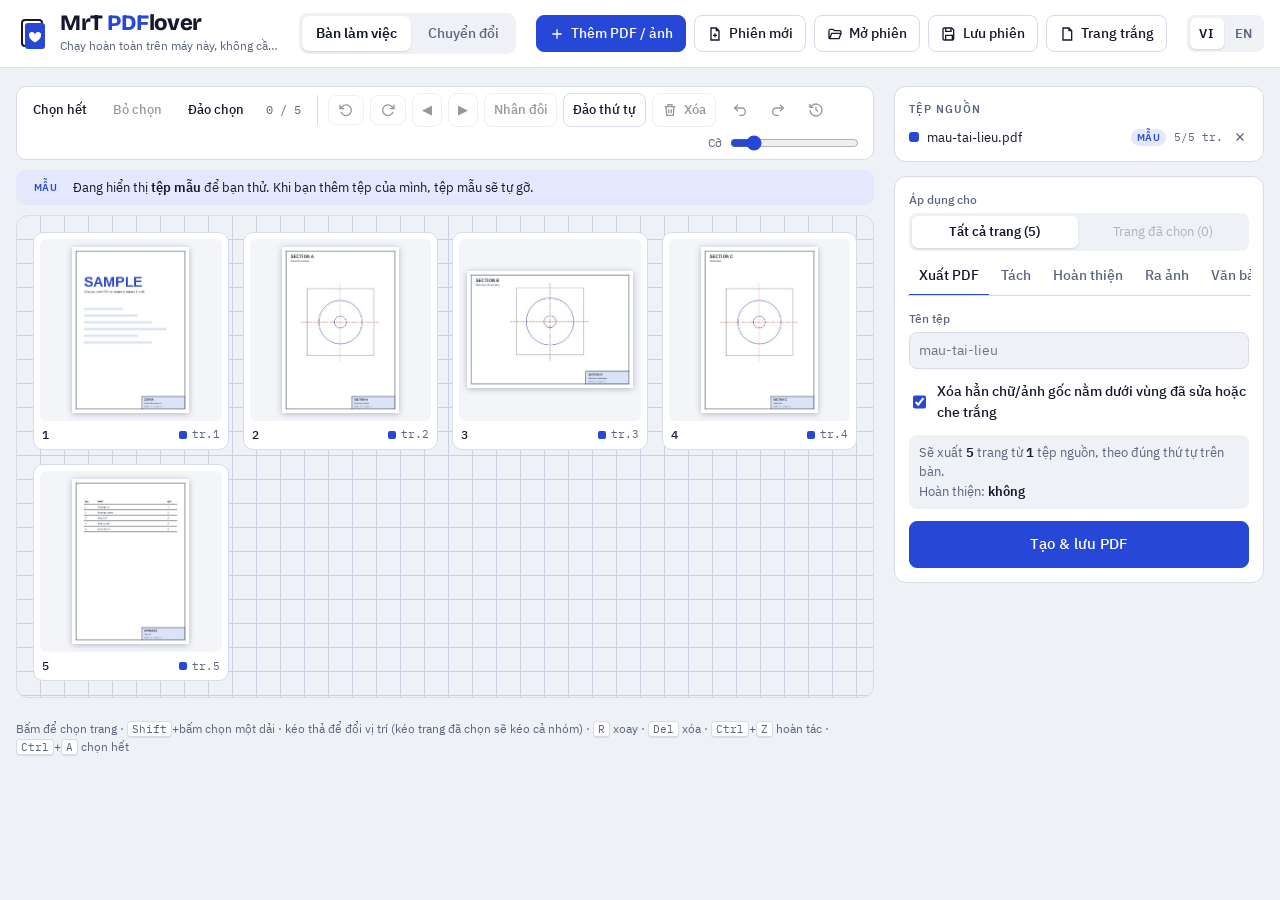
==== commit a84365f6: "update 1" ====
--- a/app/index.html
+++ b/app/index.html
@@ -1,4 +1,4 @@
-<!doctype html><html lang="vi"><head><meta charset="utf-8"><meta http-equiv="Content-Security-Policy" content="default-src 'none'; script-src 'self' file: blob: 'unsafe-inline' 'unsafe-eval' 'wasm-unsafe-eval'; worker-src 'self' file: blob:; style-src 'self' file: 'unsafe-inline'; font-src data: blob:; img-src 'self' file: data: blob:; media-src data: blob:; connect-src data: blob:; frame-src 'self' about: blob: data:; child-src 'self' about: blob: data:; object-src 'none'; base-uri 'none'; form-action 'none'"><meta name="referrer" content="no-referrer"><meta name="viewport" content="width=device-width,initial-scale=1,viewport-fit=cover"><style>:root{color-scheme:light}body{margin:0;font:14px system-ui,-apple-system,"Segoe UI",Roboto,sans-serif}img{max-width:100%}[hidden]{display:none!important}</style></head><body>
+<!doctype html><html lang="vi"><head><meta charset="utf-8"><meta http-equiv="Content-Security-Policy" content="default-src 'none'; script-src 'self' file: blob: 'unsafe-inline' 'unsafe-eval' 'wasm-unsafe-eval'; worker-src 'self' file: blob:; style-src 'self' file: 'unsafe-inline'; font-src data: blob:; img-src 'self' file: data: blob:; media-src data: blob:; connect-src data: blob:; frame-src 'self' about: blob: data:; child-src 'self' about: blob: data:; object-src 'none'; base-uri 'none'; form-action 'none'"><meta name="referrer" content="no-referrer"><meta name="viewport" content="width=device-width,initial-scale=1,viewport-fit=cover"><title>MrT PDFlover</title><link rel="icon" type="image/svg+xml" sizes="any" href="[data-uri]"><link rel="icon" type="image/png" sizes="32x32" href="[data-uri]"><link rel="icon" type="image/png" sizes="192x192" href="[data-uri]"><link rel="icon" type="image/png" sizes="256x256" href="[data-uri]"><style>:root{color-scheme:light}body{margin:0;font:14px system-ui,-apple-system,"Segoe UI",Roboto,sans-serif}img{max-width:100%}[hidden]{display:none!important}</style></head><body>
 <title>MrT PDFlover</title>
 <link rel="stylesheet" href="lib/ui-fonts.css">
 <script src="lib/pdf-lib.min.js"></script>
